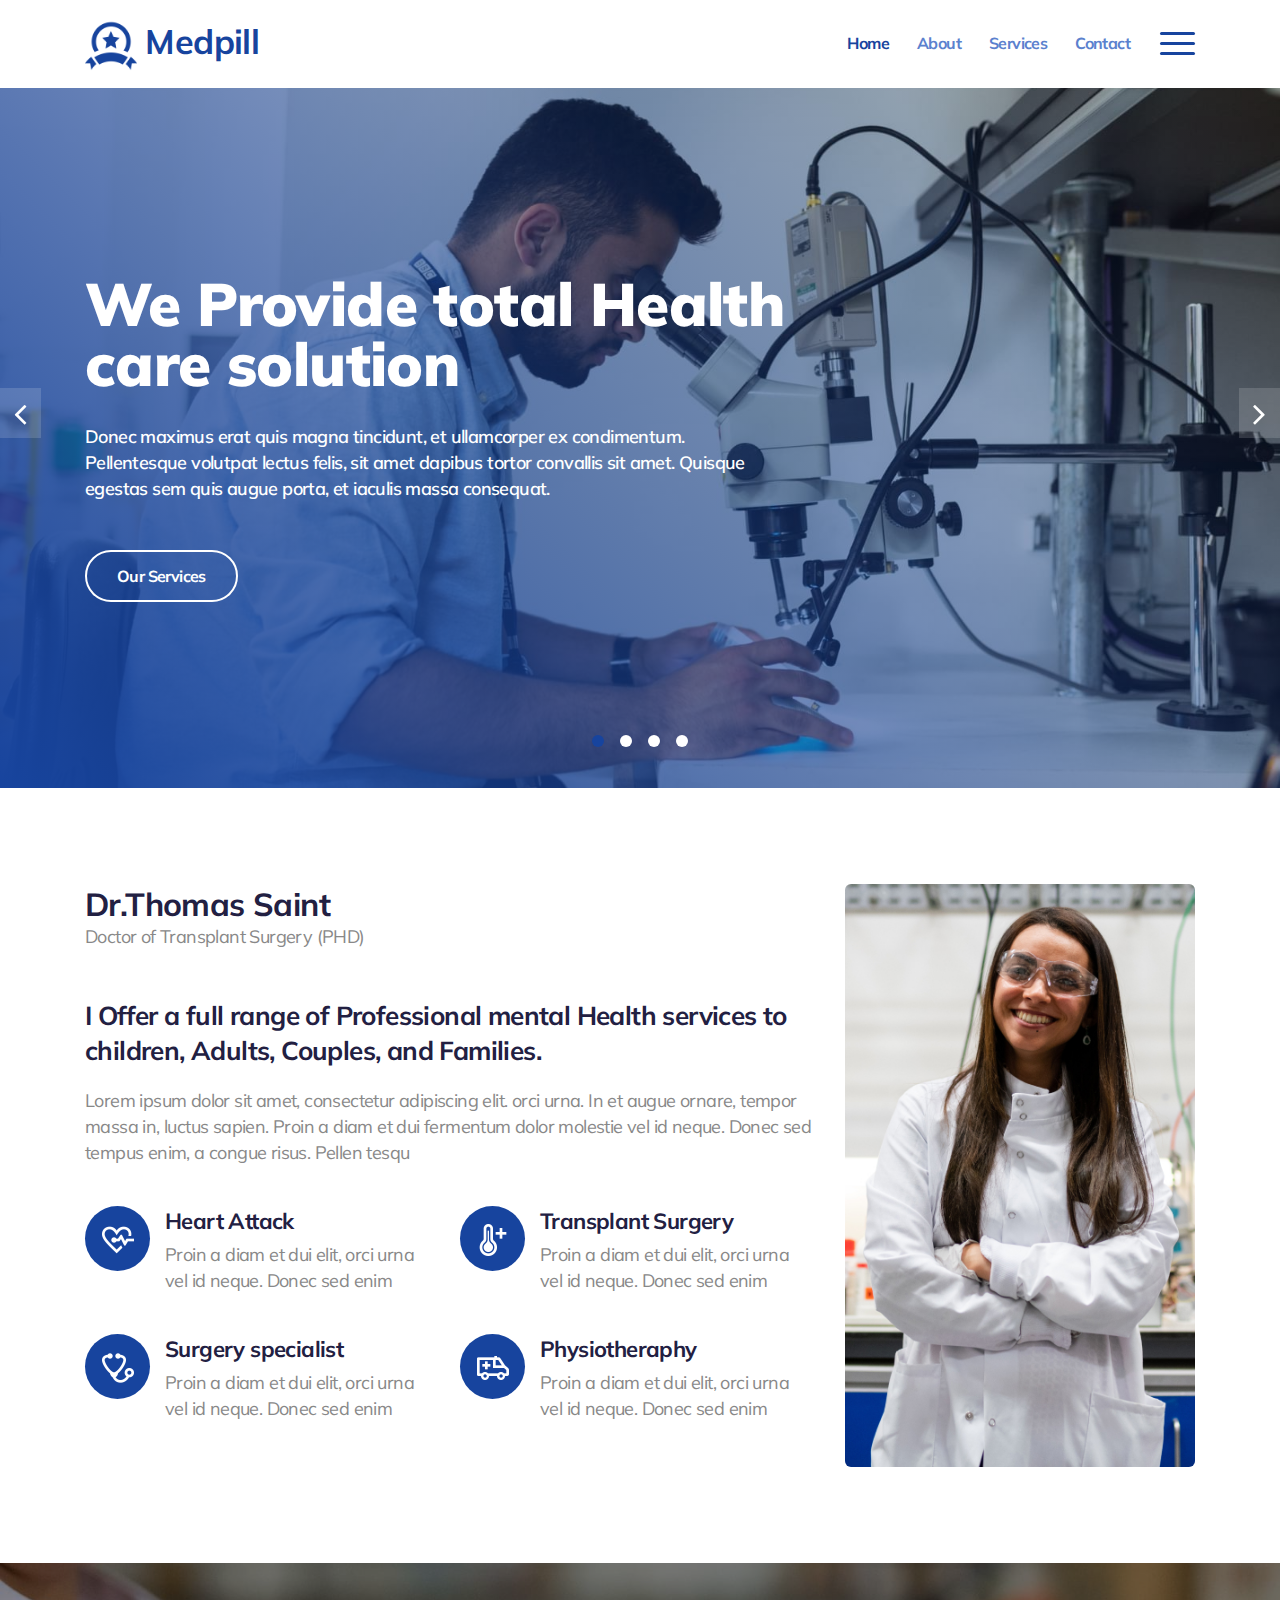
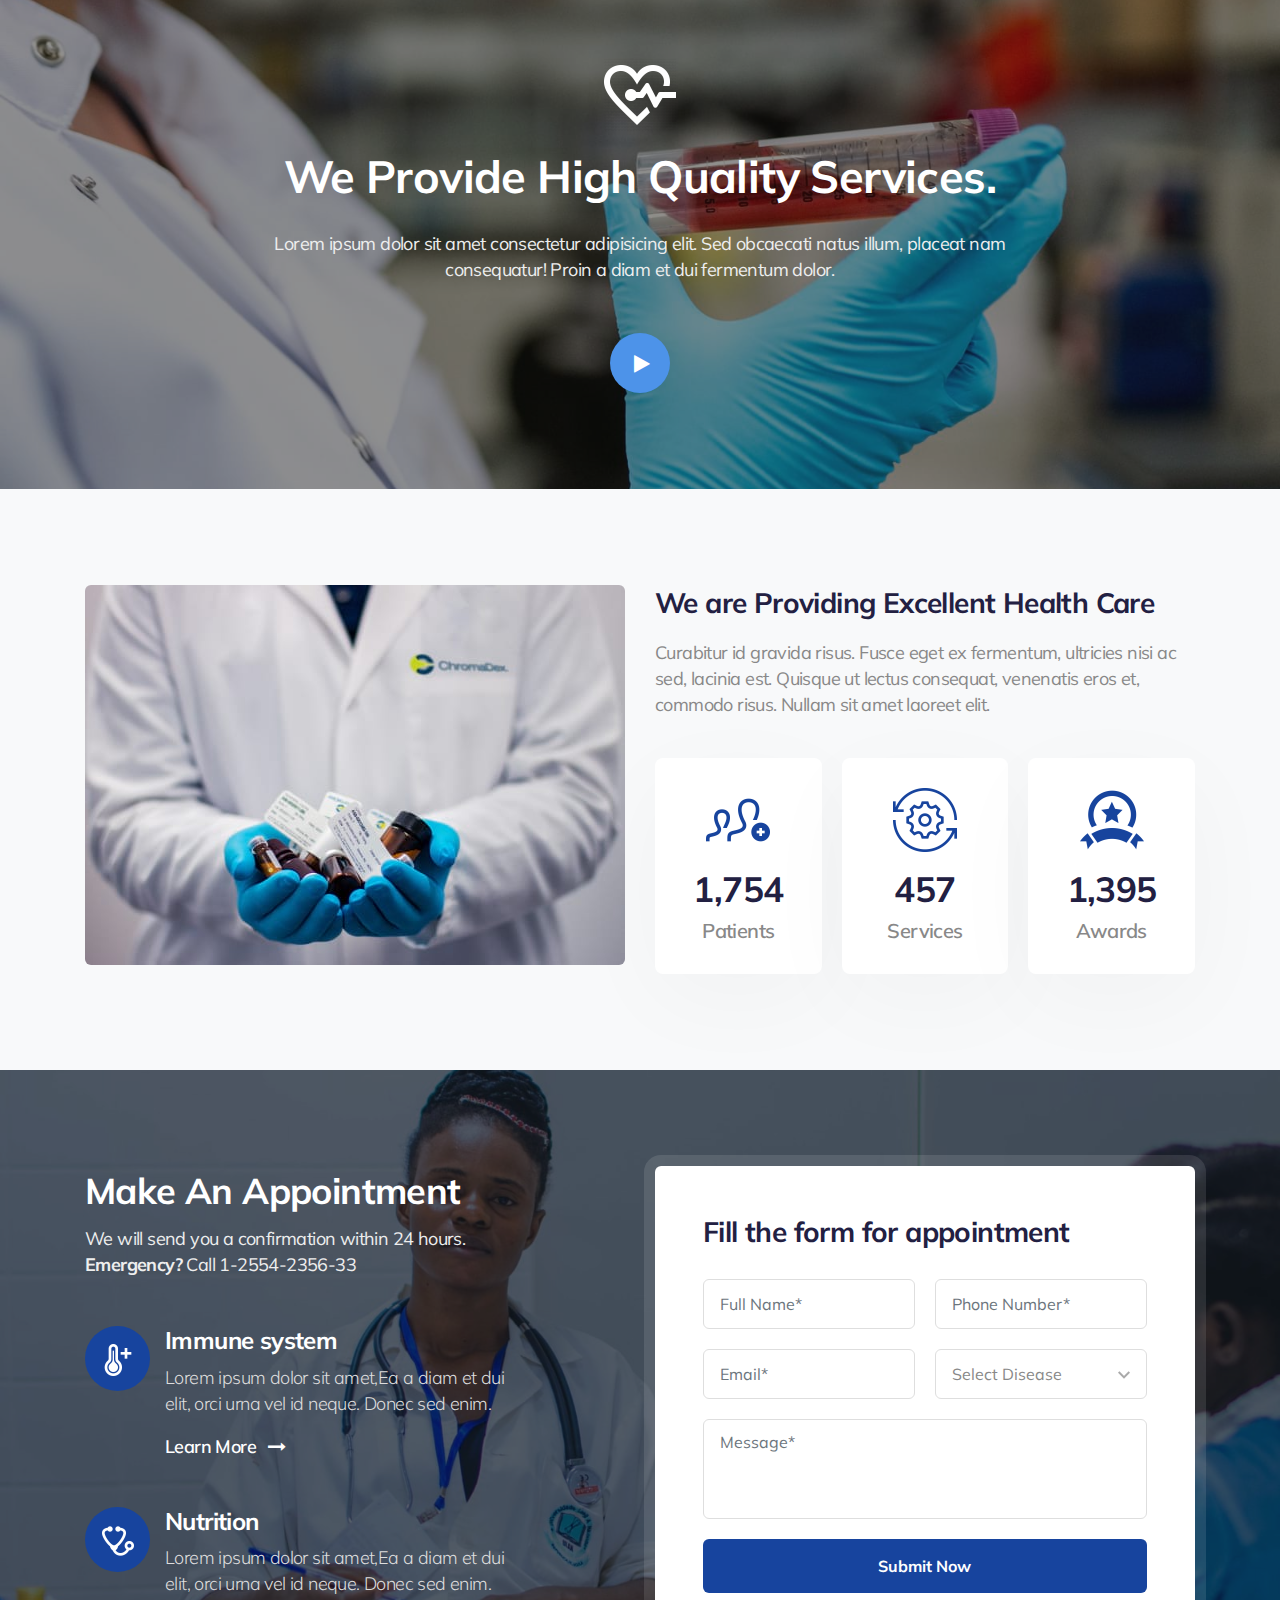
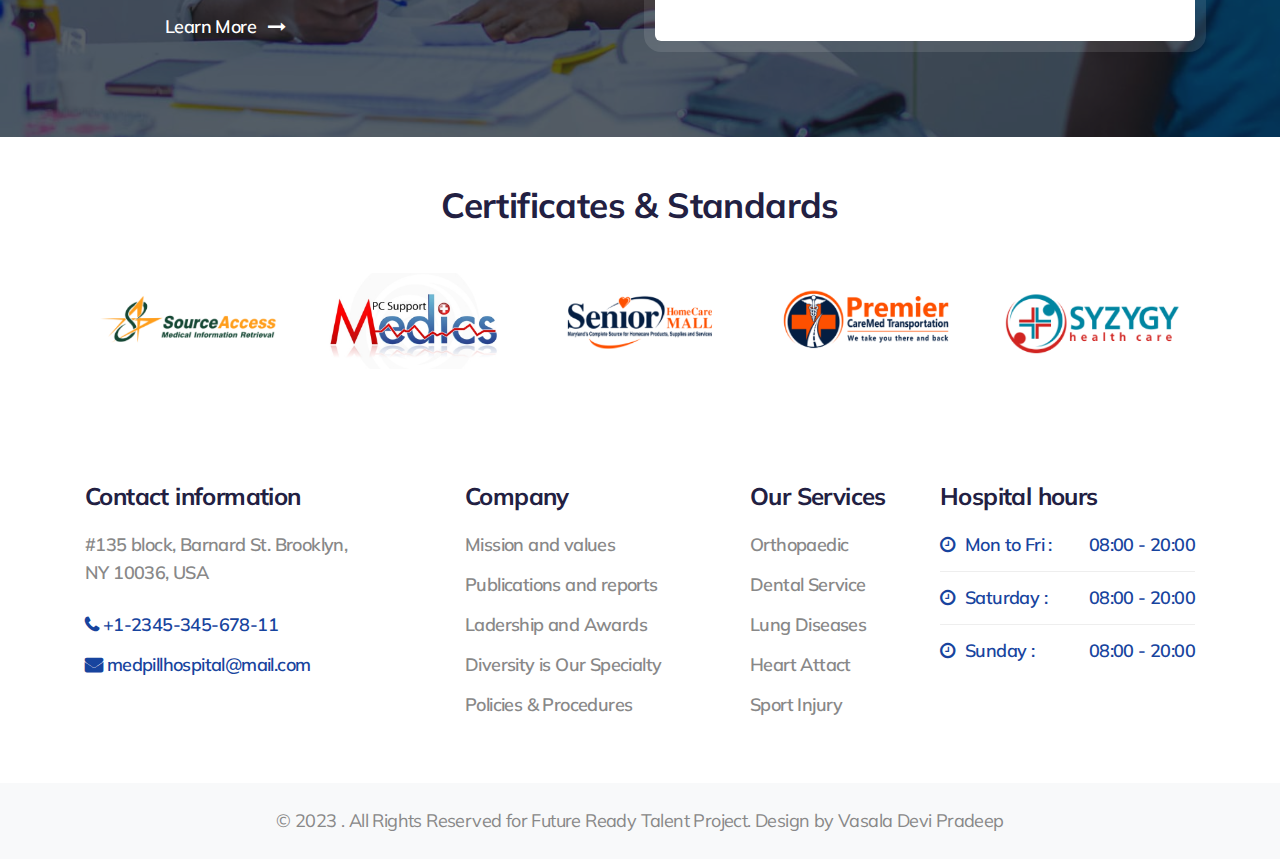
==== index.html @ 08752a7c "Add files via upload" ====
<!doctype html>
<html lang="en">
  <head>
    <!-- Required meta tags -->
    <meta charset="utf-8">
    <meta name="viewport" content="width=device-width, initial-scale=1, shrink-to-fit=no">

    <title>Medpill a Medical Category Responsive Web Template </title>

    <link href="https://fonts.googleapis.com/css?family=Muli:400,600,700&display=swap" rel="stylesheet">

    <!-- Template CSS -->
    <link rel="stylesheet" href="assets/css/style-starter.css">
  </head>
  <body>
<section class="w3l-bootstrap-header">
  <nav class="navbar navbar-expand-md navbar-light py-3">
    <div class="container">
      <a class="navbar-brand" href="index.html"><img src="assets/images/award.png" class="img-fluid" width="52px">
        Medpill</a>
      <!-- if logo is image enable this   
    <a class="navbar-brand" href="#index.html">
        <img src="image-path" alt="Your logo" title="Your logo" style="height:35px;" />
    </a> -->
      <button class="navbar-toggler" type="button" data-toggle="collapse" data-target="#navbarSupportedContent"
        aria-controls="navbarSupportedContent" aria-expanded="false" aria-label="Toggle navigation">
        Menu
      </button>

      <div class="collapse navbar-collapse" id="navbarSupportedContent">
        <ul class="navbar-nav ml-auto">
          <li class="nav-item active">
            <a class="nav-link" href="index.html">Home</a>
          </li>
          <li class="nav-item">
            <a class="nav-link" href="about.html">About</a>
          </li>
          <li class="nav-item">
            <a class="nav-link" href="services.html">Services</a>
          </li>
          <li class="nav-item">
            <a class="nav-link" href="contact.html">Contact</a>
          </li>
        </ul>
      </div>
      <a href="#domain" class="domain ml-3" data-toggle="modal" data-target="#DomainModal">
        <div class="hamburger1">
          <div></div>
          <div></div>
          <div></div>
        </div>
      </a>
    </div>
  </nav>
</section>


<!-- Domain Modal -->
<div class="modal right fade" id="DomainModal" tabindex="-1" role="dialog" aria-labelledby="DomainModalLabel2">
  <div class="modal-dialog" role="document">
    <div class="modal-content">

      <button type="button" class="close" data-dismiss="modal" aria-label="Close"><span
          aria-hidden="true">&times;</span></button>

      <div class="modal-body">
        <div class="modal__content">
          <h2 class="logo"><img src="assets/images/award.png" class="img-fluid"> Medpill</h2>
          <!-- if logo is image enable this   
          <h2 class="logo">
            <img src="image-path" alt="Your logo" title="Your logo" style="height:35px;" />
          </h2> -->
          <p class="mt-md-3 mt-2">Lorem ipsum dolor sit amet, elit. Eos expedita ipsam at fugiat ab.</p>
          <div class="widget-menu-items mt-sm-5 mt-4">
            <h5 class="widget-title">Menu Items</h5>
            <nav class="navbar p-0">
              <ul class="navbar-nav">
                <li class="nav-item active">
                  <a class="nav-link" href="index.html">Home</a>
                </li>
                <li class="nav-item">
                  <a class="nav-link" href="about.html">About</a>
                </li>
                <li class="nav-item">
                  <a class="nav-link" href="services.html">Services</a>
                </li>
                <li class="nav-item">
                  <a class="nav-link" href="contact.html">Contact</a>
                </li>
              </ul>
            </nav>
          </div>
          <div class="widget-social-icons mt-sm-5 mt-4">
            <h5 class="widget-title">Contact Us</h5>
            <ul class="icon-rounded address">
              <li>
                <p> #135 block, Barnard St. Brooklyn, <br>NY 10036, USA</p>
              </li>
              <li class="mt-3">
                <p><span class="fa fa-phone"></span> <a href="tel:+404-11-22-89">+1-2345-345-678-11</a></p>
              </li>
              <li class="mt-2">
                <p><span class="fa fa-envelope"></span> <a
                    href="mailto:medpillhospital@mail.com">medpillhospital@mail.com</a></p>
              </li>
              <li class="top_li1 mt-2">
                <p><span class="fa fa-clock-o"></span> <a href="mailto:medpillhospital@mail.com">Mon - Sun 09:00 - 21:00
                  </a></p>
              </li>
            </ul>
          </div>
          <div class="widget-social-icons mt-sm-5 mt-4">
            <h5 class="widget-title">Follow Us</h5>
            <ul class="icon-rounded">
              <li><a class="social-link twitter" href="#url" target="_blank"><i class="fa fa-twitter"></i></a></li>
              <li><a class="social-link linkedin" href="#url" target="_blank"><i class="fa fa-linkedin"></i></a></li>
              <li><a class="social-link tumblr" href="#url" target="_blank"><i class="fa fa-tumblr"></i></a></li>
            </ul>
          </div>


        </div>
      </div>
    </div>
    <!-- //modal-content -->
  </div>
  <!-- //modal-dialog -->
</div>
<!-- //Domain modal -->
<section class="w3l-main-slider" id="home">
  <!-- main-slider -->
  <div class="companies20-content">
   
    <div class="owl-one owl-carousel owl-theme">
      <div class="item">
        <li>
          <div class="slider-info banner-view bg bg2">
            <div class="banner-info">
              <div class="container">
                <div class="banner-info-bg">
                  <h5>We Provide total Health care solution</h5>
                  <p>Donec maximus erat quis magna tincidunt, et ullamcorper ex condimentum. Pellentesque 
                    volutpat lectus felis, sit amet dapibus tortor convallis sit amet. Quisque egestas sem quis 
                    augue porta, et iaculis massa consequat.</p>
                  <a class="btn btn-style btn-style-outline mt-sm-5 mt-4" href="services.html"> Our Services</a>
                </div>
              </div>
            </div>
          </div>
        </li>
      </div>
      <div class="item">
        <li>
          <div class="slider-info  banner-view banner-top1 bg bg2">
            <div class="banner-info">
              <div class="container">
                <div class="banner-info-bg">
                  <h5>Helping you to stay Happy one</h5>
                  <p>Donec maximus erat quis magna tincidunt, et ullamcorper ex condimentum. Pellentesque 
                    volutpat lectus felis, sit amet dapibus tortor convallis sit amet. Quisque egestas sem quis 
                    augue porta, et iaculis massa consequat.</p>
                    <a class="btn btn-style btn-style-outline mt-sm-5 mt-4" href="services.html"> Our Services</a>
                </div>
              </div>
            </div>
          </div>
        </li>
      </div>
      <div class="item">
        <li>
          <div class="slider-info banner-view banner-top2 bg bg2">
            <div class="banner-info">
              <div class="container">
                <div class="banner-info-bg">
                  <h5>1 Lakh+ Patients trusted in our Hospital.</h5>
                  <p>Donec maximus erat quis magna tincidunt, et ullamcorper ex condimentum. Pellentesque 
                    volutpat lectus felis, sit amet dapibus tortor convallis sit amet. Quisque egestas sem quis 
                    augue porta, et iaculis massa consequat.</p>
                    <a class="btn btn-style btn-style-outline mt-sm-5 mt-4" href="services.html"> Our Services</a>
                </div>
              </div>
            </div>
          </div>
        </li>
      </div>
      <div class="item">
        <li>
          <div class="slider-info banner-view banner-top3 bg bg2" >
            <div class="banner-info">
              <div class="container">
                <div class="banner-info-bg">
                  <h5>The Largest and most respected Agencies</h5>
                  <p>Donec maximus erat quis magna tincidunt, et ullamcorper ex condimentum. Pellentesque 
                    volutpat lectus felis, sit amet dapibus tortor convallis sit amet. Quisque egestas sem quis 
                    augue porta, et iaculis massa consequat.</p>
                    <a class="btn btn-style btn-style-outline mt-sm-5 mt-4" href="services.html"> Our Services</a>
                </div>
              </div>
            </div>
          </div>
        </li>
      </div>
    </div>
  </div>
</div>
  <!-- /main-slider -->
</section>
  <!-- w3l-features-photo-7 -->
  <section class="w3l-features-photo-7 py-5">
      <div class="w3l-features-photo-7_sur py-lg-5 py-sm-3">
          <div class="container">
              <div class="row">
                  <div class="col-lg-8 w3l-features-photo-7_top-left">
                      <h2>Dr.Thomas Saint</h2>
                      <p class="mb-lg-5 mb-4">Doctor of Transplant Surgery (PHD)</p>
                      <h4>I Offer a full range of Professional mental Health services to children, Adults,
                          Couples, and Families.</h4>
                      <p>Lorem ipsum dolor sit amet, consectetur adipiscing elit. orci urna. In et augue ornare,
                          tempor massa in, luctus sapien. Proin a diam et dui fermentum dolor molestie vel id
                          neque. Donec sed tempus enim, a congue risus. Pellen tesqu
                      </p>
                      <div class="feat_top">
                          <div class="w3l-features-photo-7-box">
                              <div class="icon">
                                <img src="assets/images/heart.png" class="img-fluid"/>
                              </div>
                              <div class="info-feature">
                                  <h5 class="w3l-features-photo-7-box-txt"><a href="#url">Heart Attack</a></h5>
                                  <p>Proin a diam et dui elit, orci urna vel id neque. Donec sed enim</p>
                              </div>
                          </div>
                          <div class="w3l-features-photo-7-box">
                            <div class="icon">
                              <img src="assets/images/icon1.png" class="img-fluid"/>
                            </div>
                              <div class="info-feature">
                                  <h5 class="w3l-features-photo-7-box-txt"><a href="#url">Transplant Surgery</a></h5>
                                  <p>Proin a diam et dui elit, orci urna vel id neque. Donec sed enim</p>
                              </div>
                          </div>
                          <div class="w3l-features-photo-7-box">
                            <div class="icon">
                              <img src="assets/images/sthethoscope.png" class="img-fluid"/>
                            </div>
                              <div class="info-feature">
                                  <h5 class="w3l-features-photo-7-box-txt"><a href="#url">Surgery specialist</a></h5>
                                  <p>Proin a diam et dui elit, orci urna vel id neque. Donec sed enim</p>
                              </div>
                          </div>
                          <div class="w3l-features-photo-7-box">
                            <div class="icon">
                              <img src="assets/images/ambulance.png" class="img-fluid"/>
                            </div>
                              <div class="info-feature">
                                  <h5 class="w3l-features-photo-7-box-txt"><a href="#url">Physiotheraphy</a></h5>
                                  <p>Proin a diam et dui elit, orci urna vel id neque. Donec sed enim</p>
                              </div>
                          </div>
                      </div>
                  </div>
                  <div class="col-lg-4 w3l-features-photo-7_top-right mt-lg-0 mt-4">
                      <img src="assets/images/doctor1.jpg" class="img-fluid" alt="" />
                  </div>
              </div>
          </div>
      </div>
  </section>
  <!-- //w3l-features-photo-7 -->
<section class="w3l-video-sec">
	<div class="video-inner py-5">
		<div class="overlay1 py-lg-5 py-sm-3">
			<div class="container">
				<div class="video-content">
					<img src="assets/images/heart-big.png" class="img-fluid" alt="" />
					<h4><a href="#url">We Provide High Quality Services.</a></h4>
					<p>Lorem ipsum dolor sit amet consectetur adipisicing elit. Sed obcaecati natus illum, placeat nam
						consequatur! Proin a diam et dui fermentum dolor.</p>
					<a href="#notify" class="play-button btn"><span class="fa fa-play pl-1" aria-hidden="true">

						</span></a>

					<!-- notify-popup-->
					<div id="notify" class="notify-pop-overlay">
						<div class="notify-popup">
							<h5>Excellent Health Care Systems</h5>
							<iframe src="https://player.vimeo.com/video/180825357" frameborder="0"
								allow="autoplay; fullscreen" allowfullscreen></iframe>
							<a class="close" href="#close">&times;</a>
						</div>
					</div>
					<!-- //notify-popup -->
				</div>
			</div>
		</div>
	</div>
</section>
<!-- services page block 1 -->
<section class="w3l-features py-5">
    <div class="container py-lg-5 py-3">
        <div class="row main-cont-wthree-2">
            <div class="col-lg-6 feature-grid-right">
                <img src="assets/images/healthcare.jpg" class="img-fluid" alt="healthcare">
            </div>
            <div class="col-lg-6 feature-grid-left mt-lg-0 mt-sm-5 mt-4">
                <h4 class="title-left">We are Providing Excellent Health Care</h4>
                <p class="text-para">Curabitur id gravida risus. Fusce eget ex fermentum, ultricies nisi ac sed, lacinia est.
                    Quisque ut lectus consequat, venenatis eros et, commodo risus. Nullam sit amet laoreet elit. </p>
                <div class="stats_main text-center">
                    <div class="w3l-stats">
                        <div class="">
                            <img src="assets/images/patients.png" class="img-fluid">
                        </div>
                        <div class="info-feature mt-3">
                            <h5 class="w3l-stats-txt"><a href="#url">1,754</a></h5>
                            <p class="stats-text">Patients</p>
                        </div>
                    </div>
                    <div class="w3l-stats">
                        <div class="">
                            <img src="assets/images/services.png" class="img-fluid">
                        </div>
                        <div class="info-feature mt-3">
                            <h5 class="w3l-stats-txt"><a href="#url">457</a></h5>
                            <p class="stats-text">Services</p>
                        </div>
                    </div>
                    <div class="w3l-stats">
                        <div class="">
                            <img src="assets/images/award.png" class="img-fluid">
                        </div>
                        <div class="info-feature mt-3">
                            <h5 class="w3l-stats-txt"><a href="#url">1,395</a></h5>
                            <p class="stats-text">Awards</p>
                        </div>
                    </div>
                </div>
            </div>
        </div>
    </div>
</section>
<!-- services page block 1 -->
<section class="w3l-apply-6" id="appointment">
	<!-- /apply-6-->
	<div class="apply-info py-5">
		<div class="container py-lg-5 py-sm-3">
			<div class="apply-grids-info row">
				<div class="apply-gd-left col-lg-5">
					<h4>Make an appointment</h4>
					<p class="para-apply">We will send you a confirmation within 24 hours.
						<br><strong>Emergency?</strong> Call 1-2554-2356-33
					</p>
					<div class="mt-lg-5 mt-4">
						<div class="sub-apply mt-5">
							<div class="apply-sec-info">
								<div class="icon">
									<img src="assets/images/icon1.png" class="img-fluid">
								</div>
								<div class="appyl-sub-icon-info">
									<h5><a href="blog-single.html">Immune system</a></h5>
									<p>Lorem ipsum dolor sit amet,Ea a diam et dui elit, orci urna vel id neque. Donec
										sed enim.</p>
									<a href="#url" class="learn">Learn More <i class="fa fa-long-arrow-right ml-2"></i></a>
								</div>
							</div>
						</div>
						<div class="sub-apply mt-5">
							<div class="apply-sec-info">
								<div class="icon">
									<img src="assets/images/sthethoscope.png" class="img-fluid">
								</div>
								<div class="appyl-sub-icon-info">
									<h5><a href="blog-single.html">Nutrition</a></h5>
									<p>Lorem ipsum dolor sit amet,Ea a diam et dui elit, orci urna vel id neque. Donec
										sed enim.</p>
									<a href="#url" class="learn">Learn More <i class="fa fa-long-arrow-right ml-2"></i></a>
								</div>
							</div>
						</div>
					</div>
				</div>
				<div class="apply-gd-right offset-lg-1 col-lg-6 mt-lg-0 mt-5">
					<div class="apply-form p-sm-5 p-4">
						<h5>Fill the form for appointment</h5>
						<form action="#" method="post">
							<div class="admission-form">
								<div class="form-group">
									<input type="text" class="form-control" placeholder="Full Name*" required="">
								</div>
								<div class="form-group">
									<input type="text" class="form-control" placeholder="Phone Number*" required="">
								</div>
								<div class="form-group">
									<input type="email" class="form-control" placeholder="Email*" required="">
								</div>
								<select class="form-control">
									<option>Select Disease</option>
									<option>Lung disease</option>
									<option>Others</option>
								</select>
							</div>
							<div class="form-group">
								<textarea name="Comment" class="form-control" placeholder="Message*" required=""></textarea>
							</div>
							<button type="submit" class="btn btn-primary submit">Submit Now</button>
						</form>
					</div>
				</div>
			</div>
		</div>
	</div>
</section>
<!-- //apply-6-->
<section class="w3l-call-to-action_9 py-5">
    <div class="call-w3">
        <div class="container">
            <div class=" main-cont-wthree-2">
                <div class="left-contect-calls text-center">
                    <h3 class="title mb-sm-5 mb-4">Certificates & Standards</h3>
                  <div class="call-grids-w3 ">
                        <a href="#url" class="">
                            <img src="assets/images/logo1.png" class="img-fluid" alt="">
                        </a>

                        <a href="#url" class="">
                            <img src="assets/images/logo2.png" class="img-fluid" alt="">
                        </a>
                        <a href="#url" class="">
                            <img src="assets/images/logo3.png" class="img-fluid" alt="">
                        </a>
                        <a href="#url" class="">
                            <img src="assets/images/logo4.png" class="img-fluid" alt="">
                        </a>
                        <a href="#url" class="">
                            <img src="assets/images/logo5.png" class="img-fluid" alt="">
                        </a>
                    </div>
                </div>
            </div>
        </div>
    </div>
</section>
  <!-- footer-28 block -->
  <section class="w3l-medpill-footer ">
    <footer class="footer-28">
      <div class="footer-bg-layer">
        <div class="container py-lg-3">
          <div class="row footer-top-28">
            <div class="col-lg-4 col-md-6 col-sm-7 footer-list-28 mt-sm-5 mt-4">
              <h6 class="footer-title-28">Contact information</h6>
              <ul class="address">
                <li>
                  <p> #135 block, Barnard St. Brooklyn, <br>NY 10036, USA</p>
                </li>
                <li class="mt-4">
                  <p><span class="fa fa-phone"></span> <a href="tel:+404-11-22-89">+1-2345-345-678-11</a></p>
                </li>
                <li>
                  <p><span class="fa fa-envelope"></span> <a
                      href="mailto:medpillhospital@mail.com">medpillhospital@mail.com</a></p>
                </li>
              </ul>
            </div>
            <div class="col-lg-3 col-md-6 col-sm-5 footer-list-28 mt-sm-5 mt-4">
              <h6 class="footer-title-28">Company</h6>
              <ul>
                <li><a href="#url">Mission and values</a></li>
                <li><a href="#url">Publications and reports</a></li>
                <li><a href="#url">Ladership and Awards</a></li>
                <li><a href="#url">Diversity is Our Specialty</a></li>
                <li><a href="#url">Policies & Procedures</a></li>
              </ul>
            </div>
            <div class="col-lg-2 col-md-6 col-sm-4 footer-list-28 mt-sm-5 mt-4">
              <h6 class="footer-title-28">Our Services</h6>
              <ul>
                <li><a href="#url">Orthopaedic</a></li>
                <li><a href="#url">Dental Service</a></li>
                <li><a href="#url">Lung Diseases</a></li>
                <li><a href="#url">Heart Attact</a></li>
                <li><a href="#url">Sport Injury</a></li>
              </ul>
            </div>
            <div class="col-lg-3 col-md-6 col-sm-8 footer-list-28 mt-sm-5 mt-4">
              <h6 class="footer-title-28">Hospital hours</h6>
              <ul class="timing mb-lg-4">
                <li><a href="#URL"><span class="fa fa-clock-o"></span>Mon to Fri : <span>08:00 - 20:00</span></a></li>
                <li><a href="#URL"><span class="fa fa-clock-o"></span>Saturday : <span>08:00 - 20:00</span></a></li>
                <li><a href="#URL"><span class="fa fa-clock-o"></span>Sunday : <span>08:00 - 20:00</span></a></li>
              </ul>
            </div>
          </div>
        </div>
      </div>
      <div class="midd-footer-28 align-center py-lg-4 py-3 mt-md-5 mt-3">
        <div class="container">
          <p class="copy-footer-28 text-center"> &copy; 2023 . All Rights Reserved for Future Ready Talent Project. Design by Vasala Devi Pradeep</p>

        </div>
      </div>
      </div>
    </footer>

    <!-- move top -->
    <button onclick="topFunction()" id="movetop" title="Go to top">
      &#10548;
    </button>
    <script>
      // When the user scrolls down 20px from the top of the document, show the button
      window.onscroll = function () {
        scrollFunction()
      };

      function scrollFunction() {
        if (document.body.scrollTop > 20 || document.documentElement.scrollTop > 20) {
          document.getElementById("movetop").style.display = "block";
        } else {
          document.getElementById("movetop").style.display = "none";
        }
      }

      // When the user clicks on the button, scroll to the top of the document
      function topFunction() {
        document.body.scrollTop = 0;
        document.documentElement.scrollTop = 0;
      }
    </script>
    <!-- /move top -->

    <script src="assets/js/jquery-3.3.1.min.js"></script>
    
    <script src="assets/js/green-audio-player.js"></script>

    <script>
        document.addEventListener('DOMContentLoaded', function() {
            new GreenAudioPlayer('.ready-player-1', { stopOthersOnPlay: true });
        });
    </script>

    <!-- video popup -->
    <script>
      $('#notify').change(function () {
        if ($('#notify').is("Active")) {
          $('body').css('overflow', 'hidden');
        } else {
          $('body').css('overflow', 'auto');
        }
      });
    </script>
    <!-- //video popup -->

    <script src="assets/js/owl.carousel.js"></script>
    <!-- script for banner slider-->
    <script>
      $(document).ready(function () {
        $('.owl-one').owlCarousel({
          loop: true,
          margin: 0,
          nav: false,
          responsiveClass: true,
          autoplay: false,
          autoplayTimeout: 5000,
          autoplaySpeed: 1000,
          autoplayHoverPause: false,
          responsive: {
            0: {
              items: 1,
              nav: false
            },
            480: {
              items: 1,
              nav: false
            },
            667: {
              items: 1,
              nav: true
            },
            1000: {
              items: 1,
              nav: true
            }
          }
        })
      })
    </script>
    <!-- //script -->
    
  <!-- disable body scroll which navbar is in active -->
  <script>
    $(function () {
      $('.navbar-toggler').click(function () {
        $('body').toggleClass('noscroll');
      })
    });
  </script>
  <!-- disable body scroll which navbar is in active -->

    <script src="assets/js/bootstrap.min.js"></script>

    </body>

    </html>
---- assets/css/style-starter.css ----
@charset "UTF-8";
/*--
...
--*/
/*!
 * Bootstrap v4.4.1 (https://getbootstrap.com/)
 * Copyright 2011-2019 The Bootstrap Authors
 * Copyright 2011-2019 Twitter, Inc.
 * Licensed under MIT (https://github.com/twbs/bootstrap/blob/master/LICENSE)
 */
:root {
  --blue: #007bff;
  --indigo: #6610f2;
  --purple: #6f42c1;
  --pink: #e83e8c;
  --red: #dc3545;
  --orange: #fd7e14;
  --yellow: #ffc107;
  --green: #28a745;
  --teal: #20c997;
  --cyan: #17a2b8;
  --white: #fff;
  --gray: #6c757d;
  --gray-dark: #343a40;
  --primary: #17449e;
  --secondary: #fff;
  --success: #28a745;
  --info: #17a2b8;
  --warning: #ffc107;
  --danger: #dc3545;
  --light: #f8f9fa;
  --dark: #343a40;
  --breakpoint-xs: 0;
  --breakpoint-sm: 576px;
  --breakpoint-md: 768px;
  --breakpoint-lg: 992px;
  --breakpoint-xl: 1200px;
  --font-family-sans-serif: -apple-system, BlinkMacSystemFont, "Segoe UI", Roboto, "Helvetica Neue", Arial, "Noto Sans", sans-serif, "Apple Color Emoji", "Segoe UI Emoji", "Segoe UI Symbol", "Noto Color Emoji";
  --font-family-monospace: SFMono-Regular, Menlo, Monaco, Consolas, "Liberation Mono", "Courier New", monospace; }

*,
*::before,
*::after {
  box-sizing: border-box; }

html {
  font-family: sans-serif;
  line-height: 1.15;
  -webkit-text-size-adjust: 100%;
  -webkit-tap-highlight-color: rgba(0, 0, 0, 0); }

article, aside, figcaption, figure, footer, header, hgroup, main, nav, section {
  display: block; }

body {
  margin: 0;
  font-family: -apple-system, BlinkMacSystemFont, "Segoe UI", Roboto, "Helvetica Neue", Arial, "Noto Sans", sans-serif, "Apple Color Emoji", "Segoe UI Emoji", "Segoe UI Symbol", "Noto Color Emoji";
  font-size: 1rem;
  font-weight: 400;
  line-height: 1.5;
  color: #212529;
  text-align: left;
  background-color: #fff; }

[tabindex="-1"]:focus:not(:focus-visible) {
  outline: 0 !important; }

hr {
  box-sizing: content-box;
  height: 0;
  overflow: visible; }

h1, h2, h3, h4, h5, h6 {
  margin-top: 0;
  margin-bottom: 0.5rem; }

p {
  margin-top: 0;
  margin-bottom: 1rem; }

abbr[title],
abbr[data-original-title] {
  text-decoration: underline;
  -webkit-text-decoration: underline dotted;
          text-decoration: underline dotted;
  cursor: help;
  border-bottom: 0;
  -webkit-text-decoration-skip-ink: none;
          text-decoration-skip-ink: none; }

address {
  margin-bottom: 1rem;
  font-style: normal;
  line-height: inherit; }

ol,
ul,
dl {
  margin-top: 0;
  margin-bottom: 1rem; }

ol ol,
ul ul,
ol ul,
ul ol {
  margin-bottom: 0; }

dt {
  font-weight: 700; }

dd {
  margin-bottom: .5rem;
  margin-left: 0; }

blockquote {
  margin: 0 0 1rem; }

b,
strong {
  font-weight: bolder; }

small {
  font-size: 80%; }

sub,
sup {
  position: relative;
  font-size: 75%;
  line-height: 0;
  vertical-align: baseline; }

sub {
  bottom: -.25em; }

sup {
  top: -.5em; }

a {
  color: #17449e;
  text-decoration: none;
  background-color: transparent; }
  a:hover {
    color: #0d275b;
    text-decoration: underline; }

a:not([href]) {
  color: inherit;
  text-decoration: none; }
  a:not([href]):hover {
    color: inherit;
    text-decoration: none; }

pre,
code,
kbd,
samp {
  font-family: SFMono-Regular, Menlo, Monaco, Consolas, "Liberation Mono", "Courier New", monospace;
  font-size: 1em; }

pre {
  margin-top: 0;
  margin-bottom: 1rem;
  overflow: auto; }

figure {
  margin: 0 0 1rem; }

img {
  vertical-align: middle;
  border-style: none; }

svg {
  overflow: hidden;
  vertical-align: middle; }

table {
  border-collapse: collapse; }

caption {
  padding-top: 0.75rem;
  padding-bottom: 0.75rem;
  color: #6c757d;
  text-align: left;
  caption-side: bottom; }

th {
  text-align: inherit; }

label {
  display: inline-block;
  margin-bottom: 0.5rem; }

button {
  border-radius: 0; }

button:focus {
  outline: 1px dotted;
  outline: 5px auto -webkit-focus-ring-color; }

input,
button,
select,
optgroup,
textarea {
  margin: 0;
  font-family: inherit;
  font-size: inherit;
  line-height: inherit; }

button,
input {
  overflow: visible; }

button,
select {
  text-transform: none; }

select {
  word-wrap: normal; }

button,
[type="button"],
[type="reset"],
[type="submit"] {
  -webkit-appearance: button; }

button:not(:disabled),
[type="button"]:not(:disabled),
[type="reset"]:not(:disabled),
[type="submit"]:not(:disabled) {
  cursor: pointer; }

button::-moz-focus-inner,
[type="button"]::-moz-focus-inner,
[type="reset"]::-moz-focus-inner,
[type="submit"]::-moz-focus-inner {
  padding: 0;
  border-style: none; }

input[type="radio"],
input[type="checkbox"] {
  box-sizing: border-box;
  padding: 0; }

input[type="date"],
input[type="time"],
input[type="datetime-local"],
input[type="month"] {
  -webkit-appearance: listbox; }

textarea {
  overflow: auto;
  resize: vertical; }

fieldset {
  min-width: 0;
  padding: 0;
  margin: 0;
  border: 0; }

legend {
  display: block;
  width: 100%;
  max-width: 100%;
  padding: 0;
  margin-bottom: .5rem;
  font-size: 1.5rem;
  line-height: inherit;
  color: inherit;
  white-space: normal; }
  @media (max-width: 1200px) {
    legend {
      font-size: calc(1.275rem + 0.3vw) ; } }

progress {
  vertical-align: baseline; }

[type="number"]::-webkit-inner-spin-button,
[type="number"]::-webkit-outer-spin-button {
  height: auto; }

[type="search"] {
  outline-offset: -2px;
  -webkit-appearance: none; }

[type="search"]::-webkit-search-decoration {
  -webkit-appearance: none; }

::-webkit-file-upload-button {
  font: inherit;
  -webkit-appearance: button; }

output {
  display: inline-block; }

summary {
  display: list-item;
  cursor: pointer; }

template {
  display: none; }

[hidden] {
  display: none !important; }

h1, h2, h3, h4, h5, h6,
.h1, .h2, .h3, .h4, .h5, .h6 {
  margin-bottom: 0.5rem;
  font-weight: 500;
  line-height: 1.2; }

h1, .h1 {
  font-size: 2.5rem; }
  @media (max-width: 1200px) {
    h1, .h1 {
      font-size: calc(1.375rem + 1.5vw) ; } }

h2, .h2 {
  font-size: 2rem; }
  @media (max-width: 1200px) {
    h2, .h2 {
      font-size: calc(1.325rem + 0.9vw) ; } }

h3, .h3 {
  font-size: 1.75rem; }
  @media (max-width: 1200px) {
    h3, .h3 {
      font-size: calc(1.3rem + 0.6vw) ; } }

h4, .h4 {
  font-size: 1.5rem; }
  @media (max-width: 1200px) {
    h4, .h4 {
      font-size: calc(1.275rem + 0.3vw) ; } }

h5, .h5 {
  font-size: 1.25rem; }

h6, .h6 {
  font-size: 1rem; }

.lead {
  font-size: 1.25rem;
  font-weight: 300; }

.display-1 {
  font-size: 6rem;
  font-weight: 300;
  line-height: 1.2; }
  @media (max-width: 1200px) {
    .display-1 {
      font-size: calc(1.725rem + 5.7vw) ; } }

.display-2 {
  font-size: 5.5rem;
  font-weight: 300;
  line-height: 1.2; }
  @media (max-width: 1200px) {
    .display-2 {
      font-size: calc(1.675rem + 5.1vw) ; } }

.display-3 {
  font-size: 4.5rem;
  font-weight: 300;
  line-height: 1.2; }
  @media (max-width: 1200px) {
    .display-3 {
      font-size: calc(1.575rem + 3.9vw) ; } }

.display-4 {
  font-size: 3.5rem;
  font-weight: 300;
  line-height: 1.2; }
  @media (max-width: 1200px) {
    .display-4 {
      font-size: calc(1.475rem + 2.7vw) ; } }

hr {
  margin-top: 1rem;
  margin-bottom: 1rem;
  border: 0;
  border-top: 1px solid rgba(0, 0, 0, 0.1); }

small,
.small {
  font-size: 80%;
  font-weight: 400; }

mark,
.mark {
  padding: 0.2em;
  background-color: #fcf8e3; }

.list-unstyled {
  padding-left: 0;
  list-style: none; }

.list-inline {
  padding-left: 0;
  list-style: none; }

.list-inline-item {
  display: inline-block; }
  .list-inline-item:not(:last-child) {
    margin-right: 0.5rem; }

.initialism {
  font-size: 90%;
  text-transform: uppercase; }

.blockquote {
  margin-bottom: 1rem;
  font-size: 1.25rem; }

.blockquote-footer {
  display: block;
  font-size: 80%;
  color: #6c757d; }
  .blockquote-footer::before {
    content: "\2014\00A0"; }

.img-fluid {
  max-width: 100%;
  height: auto; }

.img-thumbnail {
  padding: 0.25rem;
  background-color: #fff;
  border: 1px solid #dee2e6;
  border-radius: 0.25rem;
  max-width: 100%;
  height: auto; }

.figure {
  display: inline-block; }

.figure-img {
  margin-bottom: 0.5rem;
  line-height: 1; }

.figure-caption {
  font-size: 90%;
  color: #6c757d; }

code {
  font-size: 87.5%;
  color: #e83e8c;
  word-wrap: break-word; }
  a > code {
    color: inherit; }

kbd {
  padding: 0.2rem 0.4rem;
  font-size: 87.5%;
  color: #fff;
  background-color: #212529;
  border-radius: 0.2rem; }
  kbd kbd {
    padding: 0;
    font-size: 100%;
    font-weight: 700; }

pre {
  display: block;
  font-size: 87.5%;
  color: #212529; }
  pre code {
    font-size: inherit;
    color: inherit;
    word-break: normal; }

.pre-scrollable {
  max-height: 340px;
  overflow-y: scroll; }

.container {
  width: 100%;
  padding-right: 15px;
  padding-left: 15px;
  margin-right: auto;
  margin-left: auto; }
  @media (min-width: 576px) {
    .container {
      max-width: 540px; } }
  @media (min-width: 768px) {
    .container {
      max-width: 720px; } }
  @media (min-width: 992px) {
    .container {
      max-width: 960px; } }
  @media (min-width: 1200px) {
    .container {
      max-width: 1140px; } }

.container-fluid, .container-sm, .container-md, .container-lg, .container-xl {
  width: 100%;
  padding-right: 15px;
  padding-left: 15px;
  margin-right: auto;
  margin-left: auto; }

@media (min-width: 576px) {
  .container, .container-sm {
    max-width: 540px; } }

@media (min-width: 768px) {
  .container, .container-sm, .container-md {
    max-width: 720px; } }

@media (min-width: 992px) {
  .container, .container-sm, .container-md, .container-lg {
    max-width: 960px; } }

@media (min-width: 1200px) {
  .container, .container-sm, .container-md, .container-lg, .container-xl {
    max-width: 1140px; } }

.row {
  display: flex;
  flex-wrap: wrap;
  margin-right: -15px;
  margin-left: -15px; }

.no-gutters {
  margin-right: 0;
  margin-left: 0; }
  .no-gutters > .col,
  .no-gutters > [class*="col-"] {
    padding-right: 0;
    padding-left: 0; }

.col-1, .col-2, .col-3, .col-4, .col-5, .col-6, .col-7, .col-8, .col-9, .col-10, .col-11, .col-12, .col,
.col-auto, .col-sm-1, .col-sm-2, .col-sm-3, .col-sm-4, .col-sm-5, .col-sm-6, .col-sm-7, .col-sm-8, .col-sm-9, .col-sm-10, .col-sm-11, .col-sm-12, .col-sm,
.col-sm-auto, .col-md-1, .col-md-2, .col-md-3, .col-md-4, .col-md-5, .col-md-6, .col-md-7, .col-md-8, .col-md-9, .col-md-10, .col-md-11, .col-md-12, .col-md,
.col-md-auto, .col-lg-1, .col-lg-2, .col-lg-3, .col-lg-4, .col-lg-5, .col-lg-6, .col-lg-7, .col-lg-8, .col-lg-9, .col-lg-10, .col-lg-11, .col-lg-12, .col-lg,
.col-lg-auto, .col-xl-1, .col-xl-2, .col-xl-3, .col-xl-4, .col-xl-5, .col-xl-6, .col-xl-7, .col-xl-8, .col-xl-9, .col-xl-10, .col-xl-11, .col-xl-12, .col-xl,
.col-xl-auto {
  position: relative;
  width: 100%;
  padding-right: 15px;
  padding-left: 15px; }

.col {
  flex-basis: 0;
  flex-grow: 1;
  max-width: 100%; }

.row-cols-1 > * {
  flex: 0 0 100%;
  max-width: 100%; }

.row-cols-2 > * {
  flex: 0 0 50%;
  max-width: 50%; }

.row-cols-3 > * {
  flex: 0 0 33.33333%;
  max-width: 33.33333%; }

.row-cols-4 > * {
  flex: 0 0 25%;
  max-width: 25%; }

.row-cols-5 > * {
  flex: 0 0 20%;
  max-width: 20%; }

.row-cols-6 > * {
  flex: 0 0 16.66667%;
  max-width: 16.66667%; }

.col-auto {
  flex: 0 0 auto;
  width: auto;
  max-width: 100%; }

.col-1 {
  flex: 0 0 8.33333%;
  max-width: 8.33333%; }

.col-2 {
  flex: 0 0 16.66667%;
  max-width: 16.66667%; }

.col-3 {
  flex: 0 0 25%;
  max-width: 25%; }

.col-4 {
  flex: 0 0 33.33333%;
  max-width: 33.33333%; }

.col-5 {
  flex: 0 0 41.66667%;
  max-width: 41.66667%; }

.col-6 {
  flex: 0 0 50%;
  max-width: 50%; }

.col-7 {
  flex: 0 0 58.33333%;
  max-width: 58.33333%; }

.col-8 {
  flex: 0 0 66.66667%;
  max-width: 66.66667%; }

.col-9 {
  flex: 0 0 75%;
  max-width: 75%; }

.col-10 {
  flex: 0 0 83.33333%;
  max-width: 83.33333%; }

.col-11 {
  flex: 0 0 91.66667%;
  max-width: 91.66667%; }

.col-12 {
  flex: 0 0 100%;
  max-width: 100%; }

.order-first {
  order: -1; }

.order-last {
  order: 13; }

.order-0 {
  order: 0; }

.order-1 {
  order: 1; }

.order-2 {
  order: 2; }

.order-3 {
  order: 3; }

.order-4 {
  order: 4; }

.order-5 {
  order: 5; }

.order-6 {
  order: 6; }

.order-7 {
  order: 7; }

.order-8 {
  order: 8; }

.order-9 {
  order: 9; }

.order-10 {
  order: 10; }

.order-11 {
  order: 11; }

.order-12 {
  order: 12; }

.offset-1 {
  margin-left: 8.33333%; }

.offset-2 {
  margin-left: 16.66667%; }

.offset-3 {
  margin-left: 25%; }

.offset-4 {
  margin-left: 33.33333%; }

.offset-5 {
  margin-left: 41.66667%; }

.offset-6 {
  margin-left: 50%; }

.offset-7 {
  margin-left: 58.33333%; }

.offset-8 {
  margin-left: 66.66667%; }

.offset-9 {
  margin-left: 75%; }

.offset-10 {
  margin-left: 83.33333%; }

.offset-11 {
  margin-left: 91.66667%; }

@media (min-width: 576px) {
  .col-sm {
    flex-basis: 0;
    flex-grow: 1;
    max-width: 100%; }
  .row-cols-sm-1 > * {
    flex: 0 0 100%;
    max-width: 100%; }
  .row-cols-sm-2 > * {
    flex: 0 0 50%;
    max-width: 50%; }
  .row-cols-sm-3 > * {
    flex: 0 0 33.33333%;
    max-width: 33.33333%; }
  .row-cols-sm-4 > * {
    flex: 0 0 25%;
    max-width: 25%; }
  .row-cols-sm-5 > * {
    flex: 0 0 20%;
    max-width: 20%; }
  .row-cols-sm-6 > * {
    flex: 0 0 16.66667%;
    max-width: 16.66667%; }
  .col-sm-auto {
    flex: 0 0 auto;
    width: auto;
    max-width: 100%; }
  .col-sm-1 {
    flex: 0 0 8.33333%;
    max-width: 8.33333%; }
  .col-sm-2 {
    flex: 0 0 16.66667%;
    max-width: 16.66667%; }
  .col-sm-3 {
    flex: 0 0 25%;
    max-width: 25%; }
  .col-sm-4 {
    flex: 0 0 33.33333%;
    max-width: 33.33333%; }
  .col-sm-5 {
    flex: 0 0 41.66667%;
    max-width: 41.66667%; }
  .col-sm-6 {
    flex: 0 0 50%;
    max-width: 50%; }
  .col-sm-7 {
    flex: 0 0 58.33333%;
    max-width: 58.33333%; }
  .col-sm-8 {
    flex: 0 0 66.66667%;
    max-width: 66.66667%; }
  .col-sm-9 {
    flex: 0 0 75%;
    max-width: 75%; }
  .col-sm-10 {
    flex: 0 0 83.33333%;
    max-width: 83.33333%; }
  .col-sm-11 {
    flex: 0 0 91.66667%;
    max-width: 91.66667%; }
  .col-sm-12 {
    flex: 0 0 100%;
    max-width: 100%; }
  .order-sm-first {
    order: -1; }
  .order-sm-last {
    order: 13; }
  .order-sm-0 {
    order: 0; }
  .order-sm-1 {
    order: 1; }
  .order-sm-2 {
    order: 2; }
  .order-sm-3 {
    order: 3; }
  .order-sm-4 {
    order: 4; }
  .order-sm-5 {
    order: 5; }
  .order-sm-6 {
    order: 6; }
  .order-sm-7 {
    order: 7; }
  .order-sm-8 {
    order: 8; }
  .order-sm-9 {
    order: 9; }
  .order-sm-10 {
    order: 10; }
  .order-sm-11 {
    order: 11; }
  .order-sm-12 {
    order: 12; }
  .offset-sm-0 {
    margin-left: 0; }
  .offset-sm-1 {
    margin-left: 8.33333%; }
  .offset-sm-2 {
    margin-left: 16.66667%; }
  .offset-sm-3 {
    margin-left: 25%; }
  .offset-sm-4 {
    margin-left: 33.33333%; }
  .offset-sm-5 {
    margin-left: 41.66667%; }
  .offset-sm-6 {
    margin-left: 50%; }
  .offset-sm-7 {
    margin-left: 58.33333%; }
  .offset-sm-8 {
    margin-left: 66.66667%; }
  .offset-sm-9 {
    margin-left: 75%; }
  .offset-sm-10 {
    margin-left: 83.33333%; }
  .offset-sm-11 {
    margin-left: 91.66667%; } }

@media (min-width: 768px) {
  .col-md {
    flex-basis: 0;
    flex-grow: 1;
    max-width: 100%; }
  .row-cols-md-1 > * {
    flex: 0 0 100%;
    max-width: 100%; }
  .row-cols-md-2 > * {
    flex: 0 0 50%;
    max-width: 50%; }
  .row-cols-md-3 > * {
    flex: 0 0 33.33333%;
    max-width: 33.33333%; }
  .row-cols-md-4 > * {
    flex: 0 0 25%;
    max-width: 25%; }
  .row-cols-md-5 > * {
    flex: 0 0 20%;
    max-width: 20%; }
  .row-cols-md-6 > * {
    flex: 0 0 16.66667%;
    max-width: 16.66667%; }
  .col-md-auto {
    flex: 0 0 auto;
    width: auto;
    max-width: 100%; }
  .col-md-1 {
    flex: 0 0 8.33333%;
    max-width: 8.33333%; }
  .col-md-2 {
    flex: 0 0 16.66667%;
    max-width: 16.66667%; }
  .col-md-3 {
    flex: 0 0 25%;
    max-width: 25%; }
  .col-md-4 {
    flex: 0 0 33.33333%;
    max-width: 33.33333%; }
  .col-md-5 {
    flex: 0 0 41.66667%;
    max-width: 41.66667%; }
  .col-md-6 {
    flex: 0 0 50%;
    max-width: 50%; }
  .col-md-7 {
    flex: 0 0 58.33333%;
    max-width: 58.33333%; }
  .col-md-8 {
    flex: 0 0 66.66667%;
    max-width: 66.66667%; }
  .col-md-9 {
    flex: 0 0 75%;
    max-width: 75%; }
  .col-md-10 {
    flex: 0 0 83.33333%;
    max-width: 83.33333%; }
  .col-md-11 {
    flex: 0 0 91.66667%;
    max-width: 91.66667%; }
  .col-md-12 {
    flex: 0 0 100%;
    max-width: 100%; }
  .order-md-first {
    order: -1; }
  .order-md-last {
    order: 13; }
  .order-md-0 {
    order: 0; }
  .order-md-1 {
    order: 1; }
  .order-md-2 {
    order: 2; }
  .order-md-3 {
    order: 3; }
  .order-md-4 {
    order: 4; }
  .order-md-5 {
    order: 5; }
  .order-md-6 {
    order: 6; }
  .order-md-7 {
    order: 7; }
  .order-md-8 {
    order: 8; }
  .order-md-9 {
    order: 9; }
  .order-md-10 {
    order: 10; }
  .order-md-11 {
    order: 11; }
  .order-md-12 {
    order: 12; }
  .offset-md-0 {
    margin-left: 0; }
  .offset-md-1 {
    margin-left: 8.33333%; }
  .offset-md-2 {
    margin-left: 16.66667%; }
  .offset-md-3 {
    margin-left: 25%; }
  .offset-md-4 {
    margin-left: 33.33333%; }
  .offset-md-5 {
    margin-left: 41.66667%; }
  .offset-md-6 {
    margin-left: 50%; }
  .offset-md-7 {
    margin-left: 58.33333%; }
  .offset-md-8 {
    margin-left: 66.66667%; }
  .offset-md-9 {
    margin-left: 75%; }
  .offset-md-10 {
    margin-left: 83.33333%; }
  .offset-md-11 {
    margin-left: 91.66667%; } }

@media (min-width: 992px) {
  .col-lg {
    flex-basis: 0;
    flex-grow: 1;
    max-width: 100%; }
  .row-cols-lg-1 > * {
    flex: 0 0 100%;
    max-width: 100%; }
  .row-cols-lg-2 > * {
    flex: 0 0 50%;
    max-width: 50%; }
  .row-cols-lg-3 > * {
    flex: 0 0 33.33333%;
    max-width: 33.33333%; }
  .row-cols-lg-4 > * {
    flex: 0 0 25%;
    max-width: 25%; }
  .row-cols-lg-5 > * {
    flex: 0 0 20%;
    max-width: 20%; }
  .row-cols-lg-6 > * {
    flex: 0 0 16.66667%;
    max-width: 16.66667%; }
  .col-lg-auto {
    flex: 0 0 auto;
    width: auto;
    max-width: 100%; }
  .col-lg-1 {
    flex: 0 0 8.33333%;
    max-width: 8.33333%; }
  .col-lg-2 {
    flex: 0 0 16.66667%;
    max-width: 16.66667%; }
  .col-lg-3 {
    flex: 0 0 25%;
    max-width: 25%; }
  .col-lg-4 {
    flex: 0 0 33.33333%;
    max-width: 33.33333%; }
  .col-lg-5 {
    flex: 0 0 41.66667%;
    max-width: 41.66667%; }
  .col-lg-6 {
    flex: 0 0 50%;
    max-width: 50%; }
  .col-lg-7 {
    flex: 0 0 58.33333%;
    max-width: 58.33333%; }
  .col-lg-8 {
    flex: 0 0 66.66667%;
    max-width: 66.66667%; }
  .col-lg-9 {
    flex: 0 0 75%;
    max-width: 75%; }
  .col-lg-10 {
    flex: 0 0 83.33333%;
    max-width: 83.33333%; }
  .col-lg-11 {
    flex: 0 0 91.66667%;
    max-width: 91.66667%; }
  .col-lg-12 {
    flex: 0 0 100%;
    max-width: 100%; }
  .order-lg-first {
    order: -1; }
  .order-lg-last {
    order: 13; }
  .order-lg-0 {
    order: 0; }
  .order-lg-1 {
    order: 1; }
  .order-lg-2 {
    order: 2; }
  .order-lg-3 {
    order: 3; }
  .order-lg-4 {
    order: 4; }
  .order-lg-5 {
    order: 5; }
  .order-lg-6 {
    order: 6; }
  .order-lg-7 {
    order: 7; }
  .order-lg-8 {
    order: 8; }
  .order-lg-9 {
    order: 9; }
  .order-lg-10 {
    order: 10; }
  .order-lg-11 {
    order: 11; }
  .order-lg-12 {
    order: 12; }
  .offset-lg-0 {
    margin-left: 0; }
  .offset-lg-1 {
    margin-left: 8.33333%; }
  .offset-lg-2 {
    margin-left: 16.66667%; }
  .offset-lg-3 {
    margin-left: 25%; }
  .offset-lg-4 {
    margin-left: 33.33333%; }
  .offset-lg-5 {
    margin-left: 41.66667%; }
  .offset-lg-6 {
    margin-left: 50%; }
  .offset-lg-7 {
    margin-left: 58.33333%; }
  .offset-lg-8 {
    margin-left: 66.66667%; }
  .offset-lg-9 {
    margin-left: 75%; }
  .offset-lg-10 {
    margin-left: 83.33333%; }
  .offset-lg-11 {
    margin-left: 91.66667%; } }

@media (min-width: 1200px) {
  .col-xl {
    flex-basis: 0;
    flex-grow: 1;
    max-width: 100%; }
  .row-cols-xl-1 > * {
    flex: 0 0 100%;
    max-width: 100%; }
  .row-cols-xl-2 > * {
    flex: 0 0 50%;
    max-width: 50%; }
  .row-cols-xl-3 > * {
    flex: 0 0 33.33333%;
    max-width: 33.33333%; }
  .row-cols-xl-4 > * {
    flex: 0 0 25%;
    max-width: 25%; }
  .row-cols-xl-5 > * {
    flex: 0 0 20%;
    max-width: 20%; }
  .row-cols-xl-6 > * {
    flex: 0 0 16.66667%;
    max-width: 16.66667%; }
  .col-xl-auto {
    flex: 0 0 auto;
    width: auto;
    max-width: 100%; }
  .col-xl-1 {
    flex: 0 0 8.33333%;
    max-width: 8.33333%; }
  .col-xl-2 {
    flex: 0 0 16.66667%;
    max-width: 16.66667%; }
  .col-xl-3 {
    flex: 0 0 25%;
    max-width: 25%; }
  .col-xl-4 {
    flex: 0 0 33.33333%;
    max-width: 33.33333%; }
  .col-xl-5 {
    flex: 0 0 41.66667%;
    max-width: 41.66667%; }
  .col-xl-6 {
    flex: 0 0 50%;
    max-width: 50%; }
  .col-xl-7 {
    flex: 0 0 58.33333%;
    max-width: 58.33333%; }
  .col-xl-8 {
    flex: 0 0 66.66667%;
    max-width: 66.66667%; }
  .col-xl-9 {
    flex: 0 0 75%;
    max-width: 75%; }
  .col-xl-10 {
    flex: 0 0 83.33333%;
    max-width: 83.33333%; }
  .col-xl-11 {
    flex: 0 0 91.66667%;
    max-width: 91.66667%; }
  .col-xl-12 {
    flex: 0 0 100%;
    max-width: 100%; }
  .order-xl-first {
    order: -1; }
  .order-xl-last {
    order: 13; }
  .order-xl-0 {
    order: 0; }
  .order-xl-1 {
    order: 1; }
  .order-xl-2 {
    order: 2; }
  .order-xl-3 {
    order: 3; }
  .order-xl-4 {
    order: 4; }
  .order-xl-5 {
    order: 5; }
  .order-xl-6 {
    order: 6; }
  .order-xl-7 {
    order: 7; }
  .order-xl-8 {
    order: 8; }
  .order-xl-9 {
    order: 9; }
  .order-xl-10 {
    order: 10; }
  .order-xl-11 {
    order: 11; }
  .order-xl-12 {
    order: 12; }
  .offset-xl-0 {
    margin-left: 0; }
  .offset-xl-1 {
    margin-left: 8.33333%; }
  .offset-xl-2 {
    margin-left: 16.66667%; }
  .offset-xl-3 {
    margin-left: 25%; }
  .offset-xl-4 {
    margin-left: 33.33333%; }
  .offset-xl-5 {
    margin-left: 41.66667%; }
  .offset-xl-6 {
    margin-left: 50%; }
  .offset-xl-7 {
    margin-left: 58.33333%; }
  .offset-xl-8 {
    margin-left: 66.66667%; }
  .offset-xl-9 {
    margin-left: 75%; }
  .offset-xl-10 {
    margin-left: 83.33333%; }
  .offset-xl-11 {
    margin-left: 91.66667%; } }

.table {
  width: 100%;
  margin-bottom: 1rem;
  color: #212529; }
  .table th,
  .table td {
    padding: 0.75rem;
    vertical-align: top;
    border-top: 1px solid #dee2e6; }
  .table thead th {
    vertical-align: bottom;
    border-bottom: 2px solid #dee2e6; }
  .table tbody + tbody {
    border-top: 2px solid #dee2e6; }

.table-sm th,
.table-sm td {
  padding: 0.3rem; }

.table-bordered {
  border: 1px solid #dee2e6; }
  .table-bordered th,
  .table-bordered td {
    border: 1px solid #dee2e6; }
  .table-bordered thead th,
  .table-bordered thead td {
    border-bottom-width: 2px; }

.table-borderless th,
.table-borderless td,
.table-borderless thead th,
.table-borderless tbody + tbody {
  border: 0; }

.table-striped tbody tr:nth-of-type(odd) {
  background-color: rgba(0, 0, 0, 0.05); }

.table-hover tbody tr:hover {
  color: #212529;
  background-color: rgba(0, 0, 0, 0.075); }

.table-primary,
.table-primary > th,
.table-primary > td {
  background-color: #becbe4; }

.table-primary th,
.table-primary td,
.table-primary thead th,
.table-primary tbody + tbody {
  border-color: #869ecd; }

.table-hover .table-primary:hover {
  background-color: #acbddd; }
  .table-hover .table-primary:hover > td,
  .table-hover .table-primary:hover > th {
    background-color: #acbddd; }

.table-secondary,
.table-secondary > th,
.table-secondary > td {
  background-color: white; }

.table-secondary th,
.table-secondary td,
.table-secondary thead th,
.table-secondary tbody + tbody {
  border-color: white; }

.table-hover .table-secondary:hover {
  background-color: #f2f2f2; }
  .table-hover .table-secondary:hover > td,
  .table-hover .table-secondary:hover > th {
    background-color: #f2f2f2; }

.table-success,
.table-success > th,
.table-success > td {
  background-color: #c3e6cb; }

.table-success th,
.table-success td,
.table-success thead th,
.table-success tbody + tbody {
  border-color: #8fd19e; }

.table-hover .table-success:hover {
  background-color: #b1dfbb; }
  .table-hover .table-success:hover > td,
  .table-hover .table-success:hover > th {
    background-color: #b1dfbb; }

.table-info,
.table-info > th,
.table-info > td {
  background-color: #bee5eb; }

.table-info th,
.table-info td,
.table-info thead th,
.table-info tbody + tbody {
  border-color: #86cfda; }

.table-hover .table-info:hover {
  background-color: #abdde5; }
  .table-hover .table-info:hover > td,
  .table-hover .table-info:hover > th {
    background-color: #abdde5; }

.table-warning,
.table-warning > th,
.table-warning > td {
  background-color: #ffeeba; }

.table-warning th,
.table-warning td,
.table-warning thead th,
.table-warning tbody + tbody {
  border-color: #ffdf7e; }

.table-hover .table-warning:hover {
  background-color: #ffe8a1; }
  .table-hover .table-warning:hover > td,
  .table-hover .table-warning:hover > th {
    background-color: #ffe8a1; }

.table-danger,
.table-danger > th,
.table-danger > td {
  background-color: #f5c6cb; }

.table-danger th,
.table-danger td,
.table-danger thead th,
.table-danger tbody + tbody {
  border-color: #ed969e; }

.table-hover .table-danger:hover {
  background-color: #f1b0b7; }
  .table-hover .table-danger:hover > td,
  .table-hover .table-danger:hover > th {
    background-color: #f1b0b7; }

.table-light,
.table-light > th,
.table-light > td {
  background-color: #fdfdfe; }

.table-light th,
.table-light td,
.table-light thead th,
.table-light tbody + tbody {
  border-color: #fbfcfc; }

.table-hover .table-light:hover {
  background-color: #ececf6; }
  .table-hover .table-light:hover > td,
  .table-hover .table-light:hover > th {
    background-color: #ececf6; }

.table-dark,
.table-dark > th,
.table-dark > td {
  background-color: #c6c8ca; }

.table-dark th,
.table-dark td,
.table-dark thead th,
.table-dark tbody + tbody {
  border-color: #95999c; }

.table-hover .table-dark:hover {
  background-color: #b9bbbe; }
  .table-hover .table-dark:hover > td,
  .table-hover .table-dark:hover > th {
    background-color: #b9bbbe; }

.table-active,
.table-active > th,
.table-active > td {
  background-color: rgba(0, 0, 0, 0.075); }

.table-hover .table-active:hover {
  background-color: rgba(0, 0, 0, 0.075); }
  .table-hover .table-active:hover > td,
  .table-hover .table-active:hover > th {
    background-color: rgba(0, 0, 0, 0.075); }

.table .thead-dark th {
  color: #fff;
  background-color: #343a40;
  border-color: #454d55; }

.table .thead-light th {
  color: #495057;
  background-color: #e9ecef;
  border-color: #dee2e6; }

.table-dark {
  color: #fff;
  background-color: #343a40; }
  .table-dark th,
  .table-dark td,
  .table-dark thead th {
    border-color: #454d55; }
  .table-dark.table-bordered {
    border: 0; }
  .table-dark.table-striped tbody tr:nth-of-type(odd) {
    background-color: rgba(255, 255, 255, 0.05); }
  .table-dark.table-hover tbody tr:hover {
    color: #fff;
    background-color: rgba(255, 255, 255, 0.075); }

@media (max-width: 575.98px) {
  .table-responsive-sm {
    display: block;
    width: 100%;
    overflow-x: auto;
    -webkit-overflow-scrolling: touch; }
    .table-responsive-sm > .table-bordered {
      border: 0; } }

@media (max-width: 767.98px) {
  .table-responsive-md {
    display: block;
    width: 100%;
    overflow-x: auto;
    -webkit-overflow-scrolling: touch; }
    .table-responsive-md > .table-bordered {
      border: 0; } }

@media (max-width: 991.98px) {
  .table-responsive-lg {
    display: block;
    width: 100%;
    overflow-x: auto;
    -webkit-overflow-scrolling: touch; }
    .table-responsive-lg > .table-bordered {
      border: 0; } }

@media (max-width: 1199.98px) {
  .table-responsive-xl {
    display: block;
    width: 100%;
    overflow-x: auto;
    -webkit-overflow-scrolling: touch; }
    .table-responsive-xl > .table-bordered {
      border: 0; } }

.table-responsive {
  display: block;
  width: 100%;
  overflow-x: auto;
  -webkit-overflow-scrolling: touch; }
  .table-responsive > .table-bordered {
    border: 0; }

.form-control {
  display: block;
  width: 100%;
  height: calc(1.5em + 0.75rem + 2px);
  padding: 0.375rem 0.75rem;
  font-size: 1rem;
  font-weight: 400;
  line-height: 1.5;
  color: #495057;
  background-color: #fff;
  background-clip: padding-box;
  border: 1px solid #ced4da;
  border-radius: 0.25rem;
  transition: border-color 0.15s ease-in-out, box-shadow 0.15s ease-in-out; }
  @media (prefers-reduced-motion: reduce) {
    .form-control {
      transition: none; } }
  .form-control::-ms-expand {
    background-color: transparent;
    border: 0; }
  .form-control:-moz-focusring {
    color: transparent;
    text-shadow: 0 0 0 #495057; }
  .form-control:focus {
    color: #495057;
    background-color: #fff;
    border-color: #4f81e5;
    outline: 0;
    box-shadow: 0 0 0 0.2rem rgba(23, 68, 158, 0.25); }
  .form-control::-webkit-input-placeholder {
    color: #6c757d;
    opacity: 1; }
  .form-control::-moz-placeholder {
    color: #6c757d;
    opacity: 1; }
  .form-control:-ms-input-placeholder {
    color: #6c757d;
    opacity: 1; }
  .form-control::-ms-input-placeholder {
    color: #6c757d;
    opacity: 1; }
  .form-control::placeholder {
    color: #6c757d;
    opacity: 1; }
  .form-control:disabled, .form-control[readonly] {
    background-color: #e9ecef;
    opacity: 1; }

select.form-control:focus::-ms-value {
  color: #495057;
  background-color: #fff; }

.form-control-file,
.form-control-range {
  display: block;
  width: 100%; }

.col-form-label {
  padding-top: calc(0.375rem + 1px);
  padding-bottom: calc(0.375rem + 1px);
  margin-bottom: 0;
  font-size: inherit;
  line-height: 1.5; }

.col-form-label-lg {
  padding-top: calc(0.5rem + 1px);
  padding-bottom: calc(0.5rem + 1px);
  font-size: 1.25rem;
  line-height: 1.5; }

.col-form-label-sm {
  padding-top: calc(0.25rem + 1px);
  padding-bottom: calc(0.25rem + 1px);
  font-size: 0.875rem;
  line-height: 1.5; }

.form-control-plaintext {
  display: block;
  width: 100%;
  padding: 0.375rem 0;
  margin-bottom: 0;
  font-size: 1rem;
  line-height: 1.5;
  color: #212529;
  background-color: transparent;
  border: solid transparent;
  border-width: 1px 0; }
  .form-control-plaintext.form-control-sm, .form-control-plaintext.form-control-lg {
    padding-right: 0;
    padding-left: 0; }

.form-control-sm {
  height: calc(1.5em + 0.5rem + 2px);
  padding: 0.25rem 0.5rem;
  font-size: 0.875rem;
  line-height: 1.5;
  border-radius: 0.2rem; }

.form-control-lg {
  height: calc(1.5em + 1rem + 2px);
  padding: 0.5rem 1rem;
  font-size: 1.25rem;
  line-height: 1.5;
  border-radius: 0.3rem; }

select.form-control[size], select.form-control[multiple] {
  height: auto; }

textarea.form-control {
  height: auto; }

.form-group {
  margin-bottom: 1rem; }

.form-text {
  display: block;
  margin-top: 0.25rem; }

.form-row {
  display: flex;
  flex-wrap: wrap;
  margin-right: -5px;
  margin-left: -5px; }
  .form-row > .col,
  .form-row > [class*="col-"] {
    padding-right: 5px;
    padding-left: 5px; }

.form-check {
  position: relative;
  display: block;
  padding-left: 1.25rem; }

.form-check-input {
  position: absolute;
  margin-top: 0.3rem;
  margin-left: -1.25rem; }
  .form-check-input[disabled] ~ .form-check-label,
  .form-check-input:disabled ~ .form-check-label {
    color: #6c757d; }

.form-check-label {
  margin-bottom: 0; }

.form-check-inline {
  display: inline-flex;
  align-items: center;
  padding-left: 0;
  margin-right: 0.75rem; }
  .form-check-inline .form-check-input {
    position: static;
    margin-top: 0;
    margin-right: 0.3125rem;
    margin-left: 0; }

.valid-feedback {
  display: none;
  width: 100%;
  margin-top: 0.25rem;
  font-size: 80%;
  color: #28a745; }

.valid-tooltip {
  position: absolute;
  top: 100%;
  z-index: 5;
  display: none;
  max-width: 100%;
  padding: 0.25rem 0.5rem;
  margin-top: .1rem;
  font-size: 0.875rem;
  line-height: 1.5;
  color: #fff;
  background-color: rgba(40, 167, 69, 0.9);
  border-radius: 0.25rem; }

.was-validated :valid ~ .valid-feedback,
.was-validated :valid ~ .valid-tooltip,
.is-valid ~ .valid-feedback,
.is-valid ~ .valid-tooltip {
  display: block; }

.was-validated .form-control:valid, .form-control.is-valid {
  border-color: #28a745;
  padding-right: calc(1.5em + 0.75rem);
  background-image: url("data:image/svg+xml,%3csvg xmlns='http://www.w3.org/2000/svg' width='8' height='8' viewBox='0 0 8 8'%3e%3cpath fill='%2328a745' d='M2.3 6.73L.6 4.53c-.4-1.04.46-1.4 1.1-.8l1.1 1.4 3.4-3.8c.6-.63 1.6-.27 1.2.7l-4 4.6c-.43.5-.8.4-1.1.1z'/%3e%3c/svg%3e");
  background-repeat: no-repeat;
  background-position: right calc(0.375em + 0.1875rem) center;
  background-size: calc(0.75em + 0.375rem) calc(0.75em + 0.375rem); }
  .was-validated .form-control:valid:focus, .form-control.is-valid:focus {
    border-color: #28a745;
    box-shadow: 0 0 0 0.2rem rgba(40, 167, 69, 0.25); }

.was-validated textarea.form-control:valid, textarea.form-control.is-valid {
  padding-right: calc(1.5em + 0.75rem);
  background-position: top calc(0.375em + 0.1875rem) right calc(0.375em + 0.1875rem); }

.was-validated .custom-select:valid, .custom-select.is-valid {
  border-color: #28a745;
  padding-right: calc(0.75em + 2.3125rem);
  background: url("data:image/svg+xml,%3csvg xmlns='http://www.w3.org/2000/svg' width='4' height='5' viewBox='0 0 4 5'%3e%3cpath fill='%23343a40' d='M2 0L0 2h4zm0 5L0 3h4z'/%3e%3c/svg%3e") no-repeat right 0.75rem center/8px 10px, url("data:image/svg+xml,%3csvg xmlns='http://www.w3.org/2000/svg' width='8' height='8' viewBox='0 0 8 8'%3e%3cpath fill='%2328a745' d='M2.3 6.73L.6 4.53c-.4-1.04.46-1.4 1.1-.8l1.1 1.4 3.4-3.8c.6-.63 1.6-.27 1.2.7l-4 4.6c-.43.5-.8.4-1.1.1z'/%3e%3c/svg%3e") #fff no-repeat center right 1.75rem/calc(0.75em + 0.375rem) calc(0.75em + 0.375rem); }
  .was-validated .custom-select:valid:focus, .custom-select.is-valid:focus {
    border-color: #28a745;
    box-shadow: 0 0 0 0.2rem rgba(40, 167, 69, 0.25); }

.was-validated .form-check-input:valid ~ .form-check-label, .form-check-input.is-valid ~ .form-check-label {
  color: #28a745; }

.was-validated .form-check-input:valid ~ .valid-feedback,
.was-validated .form-check-input:valid ~ .valid-tooltip, .form-check-input.is-valid ~ .valid-feedback,
.form-check-input.is-valid ~ .valid-tooltip {
  display: block; }

.was-validated .custom-control-input:valid ~ .custom-control-label, .custom-control-input.is-valid ~ .custom-control-label {
  color: #28a745; }
  .was-validated .custom-control-input:valid ~ .custom-control-label::before, .custom-control-input.is-valid ~ .custom-control-label::before {
    border-color: #28a745; }

.was-validated .custom-control-input:valid:checked ~ .custom-control-label::before, .custom-control-input.is-valid:checked ~ .custom-control-label::before {
  border-color: #34ce57;
  background-color: #34ce57; }

.was-validated .custom-control-input:valid:focus ~ .custom-control-label::before, .custom-control-input.is-valid:focus ~ .custom-control-label::before {
  box-shadow: 0 0 0 0.2rem rgba(40, 167, 69, 0.25); }

.was-validated .custom-control-input:valid:focus:not(:checked) ~ .custom-control-label::before, .custom-control-input.is-valid:focus:not(:checked) ~ .custom-control-label::before {
  border-color: #28a745; }

.was-validated .custom-file-input:valid ~ .custom-file-label, .custom-file-input.is-valid ~ .custom-file-label {
  border-color: #28a745; }

.was-validated .custom-file-input:valid:focus ~ .custom-file-label, .custom-file-input.is-valid:focus ~ .custom-file-label {
  border-color: #28a745;
  box-shadow: 0 0 0 0.2rem rgba(40, 167, 69, 0.25); }

.invalid-feedback {
  display: none;
  width: 100%;
  margin-top: 0.25rem;
  font-size: 80%;
  color: #dc3545; }

.invalid-tooltip {
  position: absolute;
  top: 100%;
  z-index: 5;
  display: none;
  max-width: 100%;
  padding: 0.25rem 0.5rem;
  margin-top: .1rem;
  font-size: 0.875rem;
  line-height: 1.5;
  color: #fff;
  background-color: rgba(220, 53, 69, 0.9);
  border-radius: 0.25rem; }

.was-validated :invalid ~ .invalid-feedback,
.was-validated :invalid ~ .invalid-tooltip,
.is-invalid ~ .invalid-feedback,
.is-invalid ~ .invalid-tooltip {
  display: block; }

.was-validated .form-control:invalid, .form-control.is-invalid {
  border-color: #dc3545;
  padding-right: calc(1.5em + 0.75rem);
  background-image: url("data:image/svg+xml,%3csvg xmlns='http://www.w3.org/2000/svg' width='12' height='12' fill='none' stroke='%23dc3545' viewBox='0 0 12 12'%3e%3ccircle cx='6' cy='6' r='4.5'/%3e%3cpath stroke-linejoin='round' d='M5.8 3.6h.4L6 6.5z'/%3e%3ccircle cx='6' cy='8.2' r='.6' fill='%23dc3545' stroke='none'/%3e%3c/svg%3e");
  background-repeat: no-repeat;
  background-position: right calc(0.375em + 0.1875rem) center;
  background-size: calc(0.75em + 0.375rem) calc(0.75em + 0.375rem); }
  .was-validated .form-control:invalid:focus, .form-control.is-invalid:focus {
    border-color: #dc3545;
    box-shadow: 0 0 0 0.2rem rgba(220, 53, 69, 0.25); }

.was-validated textarea.form-control:invalid, textarea.form-control.is-invalid {
  padding-right: calc(1.5em + 0.75rem);
  background-position: top calc(0.375em + 0.1875rem) right calc(0.375em + 0.1875rem); }

.was-validated .custom-select:invalid, .custom-select.is-invalid {
  border-color: #dc3545;
  padding-right: calc(0.75em + 2.3125rem);
  background: url("data:image/svg+xml,%3csvg xmlns='http://www.w3.org/2000/svg' width='4' height='5' viewBox='0 0 4 5'%3e%3cpath fill='%23343a40' d='M2 0L0 2h4zm0 5L0 3h4z'/%3e%3c/svg%3e") no-repeat right 0.75rem center/8px 10px, url("data:image/svg+xml,%3csvg xmlns='http://www.w3.org/2000/svg' width='12' height='12' fill='none' stroke='%23dc3545' viewBox='0 0 12 12'%3e%3ccircle cx='6' cy='6' r='4.5'/%3e%3cpath stroke-linejoin='round' d='M5.8 3.6h.4L6 6.5z'/%3e%3ccircle cx='6' cy='8.2' r='.6' fill='%23dc3545' stroke='none'/%3e%3c/svg%3e") #fff no-repeat center right 1.75rem/calc(0.75em + 0.375rem) calc(0.75em + 0.375rem); }
  .was-validated .custom-select:invalid:focus, .custom-select.is-invalid:focus {
    border-color: #dc3545;
    box-shadow: 0 0 0 0.2rem rgba(220, 53, 69, 0.25); }

.was-validated .form-check-input:invalid ~ .form-check-label, .form-check-input.is-invalid ~ .form-check-label {
  color: #dc3545; }

.was-validated .form-check-input:invalid ~ .invalid-feedback,
.was-validated .form-check-input:invalid ~ .invalid-tooltip, .form-check-input.is-invalid ~ .invalid-feedback,
.form-check-input.is-invalid ~ .invalid-tooltip {
  display: block; }

.was-validated .custom-control-input:invalid ~ .custom-control-label, .custom-control-input.is-invalid ~ .custom-control-label {
  color: #dc3545; }
  .was-validated .custom-control-input:invalid ~ .custom-control-label::before, .custom-control-input.is-invalid ~ .custom-control-label::before {
    border-color: #dc3545; }

.was-validated .custom-control-input:invalid:checked ~ .custom-control-label::before, .custom-control-input.is-invalid:checked ~ .custom-control-label::before {
  border-color: #e4606d;
  background-color: #e4606d; }

.was-validated .custom-control-input:invalid:focus ~ .custom-control-label::before, .custom-control-input.is-invalid:focus ~ .custom-control-label::before {
  box-shadow: 0 0 0 0.2rem rgba(220, 53, 69, 0.25); }

.was-validated .custom-control-input:invalid:focus:not(:checked) ~ .custom-control-label::before, .custom-control-input.is-invalid:focus:not(:checked) ~ .custom-control-label::before {
  border-color: #dc3545; }

.was-validated .custom-file-input:invalid ~ .custom-file-label, .custom-file-input.is-invalid ~ .custom-file-label {
  border-color: #dc3545; }

.was-validated .custom-file-input:invalid:focus ~ .custom-file-label, .custom-file-input.is-invalid:focus ~ .custom-file-label {
  border-color: #dc3545;
  box-shadow: 0 0 0 0.2rem rgba(220, 53, 69, 0.25); }

.form-inline {
  display: flex;
  flex-flow: row wrap;
  align-items: center; }
  .form-inline .form-check {
    width: 100%; }
  @media (min-width: 576px) {
    .form-inline label {
      display: flex;
      align-items: center;
      justify-content: center;
      margin-bottom: 0; }
    .form-inline .form-group {
      display: flex;
      flex: 0 0 auto;
      flex-flow: row wrap;
      align-items: center;
      margin-bottom: 0; }
    .form-inline .form-control {
      display: inline-block;
      width: auto;
      vertical-align: middle; }
    .form-inline .form-control-plaintext {
      display: inline-block; }
    .form-inline .input-group,
    .form-inline .custom-select {
      width: auto; }
    .form-inline .form-check {
      display: flex;
      align-items: center;
      justify-content: center;
      width: auto;
      padding-left: 0; }
    .form-inline .form-check-input {
      position: relative;
      flex-shrink: 0;
      margin-top: 0;
      margin-right: 0.25rem;
      margin-left: 0; }
    .form-inline .custom-control {
      align-items: center;
      justify-content: center; }
    .form-inline .custom-control-label {
      margin-bottom: 0; } }

.btn {
  display: inline-block;
  font-weight: 400;
  color: #212529;
  text-align: center;
  vertical-align: middle;
  cursor: pointer;
  -webkit-user-select: none;
     -moz-user-select: none;
      -ms-user-select: none;
          user-select: none;
  background-color: transparent;
  border: 1px solid transparent;
  padding: 0.375rem 0.75rem;
  font-size: 1rem;
  line-height: 1.5;
  border-radius: 0.25rem;
  transition: color 0.15s ease-in-out, background-color 0.15s ease-in-out, border-color 0.15s ease-in-out, box-shadow 0.15s ease-in-out; }
  @media (prefers-reduced-motion: reduce) {
    .btn {
      transition: none; } }
  .btn:hover {
    color: #212529;
    text-decoration: none; }
  .btn:focus, .btn.focus {
    outline: 0;
    box-shadow: 0 0 0 0.2rem rgba(23, 68, 158, 0.25); }
  .btn.disabled, .btn:disabled {
    opacity: 0.65; }

a.btn.disabled,
fieldset:disabled a.btn {
  pointer-events: none; }

.btn-primary {
  color: #fff;
  background-color: #17449e;
  border-color: #17449e; }
  .btn-primary:hover {
    color: #fff;
    background-color: #12367d;
    border-color: #113171; }
  .btn-primary:focus, .btn-primary.focus {
    color: #fff;
    background-color: #12367d;
    border-color: #113171;
    box-shadow: 0 0 0 0.2rem rgba(58, 96, 173, 0.5); }
  .btn-primary.disabled, .btn-primary:disabled {
    color: #fff;
    background-color: #17449e;
    border-color: #17449e; }
  .btn-primary:not(:disabled):not(.disabled):active, .btn-primary:not(:disabled):not(.disabled).active,
  .show > .btn-primary.dropdown-toggle {
    color: #fff;
    background-color: #113171;
    border-color: #0f2c66; }
    .btn-primary:not(:disabled):not(.disabled):active:focus, .btn-primary:not(:disabled):not(.disabled).active:focus,
    .show > .btn-primary.dropdown-toggle:focus {
      box-shadow: 0 0 0 0.2rem rgba(58, 96, 173, 0.5); }

.btn-secondary {
  color: #212529;
  background-color: #fff;
  border-color: #fff; }
  .btn-secondary:hover {
    color: #212529;
    background-color: #ececec;
    border-color: #e6e6e6; }
  .btn-secondary:focus, .btn-secondary.focus {
    color: #212529;
    background-color: #ececec;
    border-color: #e6e6e6;
    box-shadow: 0 0 0 0.2rem rgba(222, 222, 223, 0.5); }
  .btn-secondary.disabled, .btn-secondary:disabled {
    color: #212529;
    background-color: #fff;
    border-color: #fff; }
  .btn-secondary:not(:disabled):not(.disabled):active, .btn-secondary:not(:disabled):not(.disabled).active,
  .show > .btn-secondary.dropdown-toggle {
    color: #212529;
    background-color: #e6e6e6;
    border-color: #dfdfdf; }
    .btn-secondary:not(:disabled):not(.disabled):active:focus, .btn-secondary:not(:disabled):not(.disabled).active:focus,
    .show > .btn-secondary.dropdown-toggle:focus {
      box-shadow: 0 0 0 0.2rem rgba(222, 222, 223, 0.5); }

.btn-success {
  color: #fff;
  background-color: #28a745;
  border-color: #28a745; }
  .btn-success:hover {
    color: #fff;
    background-color: #218838;
    border-color: #1e7e34; }
  .btn-success:focus, .btn-success.focus {
    color: #fff;
    background-color: #218838;
    border-color: #1e7e34;
    box-shadow: 0 0 0 0.2rem rgba(72, 180, 97, 0.5); }
  .btn-success.disabled, .btn-success:disabled {
    color: #fff;
    background-color: #28a745;
    border-color: #28a745; }
  .btn-success:not(:disabled):not(.disabled):active, .btn-success:not(:disabled):not(.disabled).active,
  .show > .btn-success.dropdown-toggle {
    color: #fff;
    background-color: #1e7e34;
    border-color: #1c7430; }
    .btn-success:not(:disabled):not(.disabled):active:focus, .btn-success:not(:disabled):not(.disabled).active:focus,
    .show > .btn-success.dropdown-toggle:focus {
      box-shadow: 0 0 0 0.2rem rgba(72, 180, 97, 0.5); }

.btn-info {
  color: #fff;
  background-color: #17a2b8;
  border-color: #17a2b8; }
  .btn-info:hover {
    color: #fff;
    background-color: #138496;
    border-color: #117a8b; }
  .btn-info:focus, .btn-info.focus {
    color: #fff;
    background-color: #138496;
    border-color: #117a8b;
    box-shadow: 0 0 0 0.2rem rgba(58, 176, 195, 0.5); }
  .btn-info.disabled, .btn-info:disabled {
    color: #fff;
    background-color: #17a2b8;
    border-color: #17a2b8; }
  .btn-info:not(:disabled):not(.disabled):active, .btn-info:not(:disabled):not(.disabled).active,
  .show > .btn-info.dropdown-toggle {
    color: #fff;
    background-color: #117a8b;
    border-color: #10707f; }
    .btn-info:not(:disabled):not(.disabled):active:focus, .btn-info:not(:disabled):not(.disabled).active:focus,
    .show > .btn-info.dropdown-toggle:focus {
      box-shadow: 0 0 0 0.2rem rgba(58, 176, 195, 0.5); }

.btn-warning {
  color: #212529;
  background-color: #ffc107;
  border-color: #ffc107; }
  .btn-warning:hover {
    color: #212529;
    background-color: #e0a800;
    border-color: #d39e00; }
  .btn-warning:focus, .btn-warning.focus {
    color: #212529;
    background-color: #e0a800;
    border-color: #d39e00;
    box-shadow: 0 0 0 0.2rem rgba(222, 170, 12, 0.5); }
  .btn-warning.disabled, .btn-warning:disabled {
    color: #212529;
    background-color: #ffc107;
    border-color: #ffc107; }
  .btn-warning:not(:disabled):not(.disabled):active, .btn-warning:not(:disabled):not(.disabled).active,
  .show > .btn-warning.dropdown-toggle {
    color: #212529;
    background-color: #d39e00;
    border-color: #c69500; }
    .btn-warning:not(:disabled):not(.disabled):active:focus, .btn-warning:not(:disabled):not(.disabled).active:focus,
    .show > .btn-warning.dropdown-toggle:focus {
      box-shadow: 0 0 0 0.2rem rgba(222, 170, 12, 0.5); }

.btn-danger {
  color: #fff;
  background-color: #dc3545;
  border-color: #dc3545; }
  .btn-danger:hover {
    color: #fff;
    background-color: #c82333;
    border-color: #bd2130; }
  .btn-danger:focus, .btn-danger.focus {
    color: #fff;
    background-color: #c82333;
    border-color: #bd2130;
    box-shadow: 0 0 0 0.2rem rgba(225, 83, 97, 0.5); }
  .btn-danger.disabled, .btn-danger:disabled {
    color: #fff;
    background-color: #dc3545;
    border-color: #dc3545; }
  .btn-danger:not(:disabled):not(.disabled):active, .btn-danger:not(:disabled):not(.disabled).active,
  .show > .btn-danger.dropdown-toggle {
    color: #fff;
    background-color: #bd2130;
    border-color: #b21f2d; }
    .btn-danger:not(:disabled):not(.disabled):active:focus, .btn-danger:not(:disabled):not(.disabled).active:focus,
    .show > .btn-danger.dropdown-toggle:focus {
      box-shadow: 0 0 0 0.2rem rgba(225, 83, 97, 0.5); }

.btn-light {
  color: #212529;
  background-color: #f8f9fa;
  border-color: #f8f9fa; }
  .btn-light:hover {
    color: #212529;
    background-color: #e2e6ea;
    border-color: #dae0e5; }
  .btn-light:focus, .btn-light.focus {
    color: #212529;
    background-color: #e2e6ea;
    border-color: #dae0e5;
    box-shadow: 0 0 0 0.2rem rgba(216, 217, 219, 0.5); }
  .btn-light.disabled, .btn-light:disabled {
    color: #212529;
    background-color: #f8f9fa;
    border-color: #f8f9fa; }
  .btn-light:not(:disabled):not(.disabled):active, .btn-light:not(:disabled):not(.disabled).active,
  .show > .btn-light.dropdown-toggle {
    color: #212529;
    background-color: #dae0e5;
    border-color: #d3d9df; }
    .btn-light:not(:disabled):not(.disabled):active:focus, .btn-light:not(:disabled):not(.disabled).active:focus,
    .show > .btn-light.dropdown-toggle:focus {
      box-shadow: 0 0 0 0.2rem rgba(216, 217, 219, 0.5); }

.btn-dark {
  color: #fff;
  background-color: #343a40;
  border-color: #343a40; }
  .btn-dark:hover {
    color: #fff;
    background-color: #23272b;
    border-color: #1d2124; }
  .btn-dark:focus, .btn-dark.focus {
    color: #fff;
    background-color: #23272b;
    border-color: #1d2124;
    box-shadow: 0 0 0 0.2rem rgba(82, 88, 93, 0.5); }
  .btn-dark.disabled, .btn-dark:disabled {
    color: #fff;
    background-color: #343a40;
    border-color: #343a40; }
  .btn-dark:not(:disabled):not(.disabled):active, .btn-dark:not(:disabled):not(.disabled).active,
  .show > .btn-dark.dropdown-toggle {
    color: #fff;
    background-color: #1d2124;
    border-color: #171a1d; }
    .btn-dark:not(:disabled):not(.disabled):active:focus, .btn-dark:not(:disabled):not(.disabled).active:focus,
    .show > .btn-dark.dropdown-toggle:focus {
      box-shadow: 0 0 0 0.2rem rgba(82, 88, 93, 0.5); }

.btn-outline-primary {
  color: #17449e;
  border-color: #17449e; }
  .btn-outline-primary:hover {
    color: #fff;
    background-color: #17449e;
    border-color: #17449e; }
  .btn-outline-primary:focus, .btn-outline-primary.focus {
    box-shadow: 0 0 0 0.2rem rgba(23, 68, 158, 0.5); }
  .btn-outline-primary.disabled, .btn-outline-primary:disabled {
    color: #17449e;
    background-color: transparent; }
  .btn-outline-primary:not(:disabled):not(.disabled):active, .btn-outline-primary:not(:disabled):not(.disabled).active,
  .show > .btn-outline-primary.dropdown-toggle {
    color: #fff;
    background-color: #17449e;
    border-color: #17449e; }
    .btn-outline-primary:not(:disabled):not(.disabled):active:focus, .btn-outline-primary:not(:disabled):not(.disabled).active:focus,
    .show > .btn-outline-primary.dropdown-toggle:focus {
      box-shadow: 0 0 0 0.2rem rgba(23, 68, 158, 0.5); }

.btn-outline-secondary {
  color: #fff;
  border-color: #fff; }
  .btn-outline-secondary:hover {
    color: #212529;
    background-color: #fff;
    border-color: #fff; }
  .btn-outline-secondary:focus, .btn-outline-secondary.focus {
    box-shadow: 0 0 0 0.2rem rgba(255, 255, 255, 0.5); }
  .btn-outline-secondary.disabled, .btn-outline-secondary:disabled {
    color: #fff;
    background-color: transparent; }
  .btn-outline-secondary:not(:disabled):not(.disabled):active, .btn-outline-secondary:not(:disabled):not(.disabled).active,
  .show > .btn-outline-secondary.dropdown-toggle {
    color: #212529;
    background-color: #fff;
    border-color: #fff; }
    .btn-outline-secondary:not(:disabled):not(.disabled):active:focus, .btn-outline-secondary:not(:disabled):not(.disabled).active:focus,
    .show > .btn-outline-secondary.dropdown-toggle:focus {
      box-shadow: 0 0 0 0.2rem rgba(255, 255, 255, 0.5); }

.btn-outline-success {
  color: #28a745;
  border-color: #28a745; }
  .btn-outline-success:hover {
    color: #fff;
    background-color: #28a745;
    border-color: #28a745; }
  .btn-outline-success:focus, .btn-outline-success.focus {
    box-shadow: 0 0 0 0.2rem rgba(40, 167, 69, 0.5); }
  .btn-outline-success.disabled, .btn-outline-success:disabled {
    color: #28a745;
    background-color: transparent; }
  .btn-outline-success:not(:disabled):not(.disabled):active, .btn-outline-success:not(:disabled):not(.disabled).active,
  .show > .btn-outline-success.dropdown-toggle {
    color: #fff;
    background-color: #28a745;
    border-color: #28a745; }
    .btn-outline-success:not(:disabled):not(.disabled):active:focus, .btn-outline-success:not(:disabled):not(.disabled).active:focus,
    .show > .btn-outline-success.dropdown-toggle:focus {
      box-shadow: 0 0 0 0.2rem rgba(40, 167, 69, 0.5); }

.btn-outline-info {
  color: #17a2b8;
  border-color: #17a2b8; }
  .btn-outline-info:hover {
    color: #fff;
    background-color: #17a2b8;
    border-color: #17a2b8; }
  .btn-outline-info:focus, .btn-outline-info.focus {
    box-shadow: 0 0 0 0.2rem rgba(23, 162, 184, 0.5); }
  .btn-outline-info.disabled, .btn-outline-info:disabled {
    color: #17a2b8;
    background-color: transparent; }
  .btn-outline-info:not(:disabled):not(.disabled):active, .btn-outline-info:not(:disabled):not(.disabled).active,
  .show > .btn-outline-info.dropdown-toggle {
    color: #fff;
    background-color: #17a2b8;
    border-color: #17a2b8; }
    .btn-outline-info:not(:disabled):not(.disabled):active:focus, .btn-outline-info:not(:disabled):not(.disabled).active:focus,
    .show > .btn-outline-info.dropdown-toggle:focus {
      box-shadow: 0 0 0 0.2rem rgba(23, 162, 184, 0.5); }

.btn-outline-warning {
  color: #ffc107;
  border-color: #ffc107; }
  .btn-outline-warning:hover {
    color: #212529;
    background-color: #ffc107;
    border-color: #ffc107; }
  .btn-outline-warning:focus, .btn-outline-warning.focus {
    box-shadow: 0 0 0 0.2rem rgba(255, 193, 7, 0.5); }
  .btn-outline-warning.disabled, .btn-outline-warning:disabled {
    color: #ffc107;
    background-color: transparent; }
  .btn-outline-warning:not(:disabled):not(.disabled):active, .btn-outline-warning:not(:disabled):not(.disabled).active,
  .show > .btn-outline-warning.dropdown-toggle {
    color: #212529;
    background-color: #ffc107;
    border-color: #ffc107; }
    .btn-outline-warning:not(:disabled):not(.disabled):active:focus, .btn-outline-warning:not(:disabled):not(.disabled).active:focus,
    .show > .btn-outline-warning.dropdown-toggle:focus {
      box-shadow: 0 0 0 0.2rem rgba(255, 193, 7, 0.5); }

.btn-outline-danger {
  color: #dc3545;
  border-color: #dc3545; }
  .btn-outline-danger:hover {
    color: #fff;
    background-color: #dc3545;
    border-color: #dc3545; }
  .btn-outline-danger:focus, .btn-outline-danger.focus {
    box-shadow: 0 0 0 0.2rem rgba(220, 53, 69, 0.5); }
  .btn-outline-danger.disabled, .btn-outline-danger:disabled {
    color: #dc3545;
    background-color: transparent; }
  .btn-outline-danger:not(:disabled):not(.disabled):active, .btn-outline-danger:not(:disabled):not(.disabled).active,
  .show > .btn-outline-danger.dropdown-toggle {
    color: #fff;
    background-color: #dc3545;
    border-color: #dc3545; }
    .btn-outline-danger:not(:disabled):not(.disabled):active:focus, .btn-outline-danger:not(:disabled):not(.disabled).active:focus,
    .show > .btn-outline-danger.dropdown-toggle:focus {
      box-shadow: 0 0 0 0.2rem rgba(220, 53, 69, 0.5); }

.btn-outline-light {
  color: #f8f9fa;
  border-color: #f8f9fa; }
  .btn-outline-light:hover {
    color: #212529;
    background-color: #f8f9fa;
    border-color: #f8f9fa; }
  .btn-outline-light:focus, .btn-outline-light.focus {
    box-shadow: 0 0 0 0.2rem rgba(248, 249, 250, 0.5); }
  .btn-outline-light.disabled, .btn-outline-light:disabled {
    color: #f8f9fa;
    background-color: transparent; }
  .btn-outline-light:not(:disabled):not(.disabled):active, .btn-outline-light:not(:disabled):not(.disabled).active,
  .show > .btn-outline-light.dropdown-toggle {
    color: #212529;
    background-color: #f8f9fa;
    border-color: #f8f9fa; }
    .btn-outline-light:not(:disabled):not(.disabled):active:focus, .btn-outline-light:not(:disabled):not(.disabled).active:focus,
    .show > .btn-outline-light.dropdown-toggle:focus {
      box-shadow: 0 0 0 0.2rem rgba(248, 249, 250, 0.5); }

.btn-outline-dark {
  color: #343a40;
  border-color: #343a40; }
  .btn-outline-dark:hover {
    color: #fff;
    background-color: #343a40;
    border-color: #343a40; }
  .btn-outline-dark:focus, .btn-outline-dark.focus {
    box-shadow: 0 0 0 0.2rem rgba(52, 58, 64, 0.5); }
  .btn-outline-dark.disabled, .btn-outline-dark:disabled {
    color: #343a40;
    background-color: transparent; }
  .btn-outline-dark:not(:disabled):not(.disabled):active, .btn-outline-dark:not(:disabled):not(.disabled).active,
  .show > .btn-outline-dark.dropdown-toggle {
    color: #fff;
    background-color: #343a40;
    border-color: #343a40; }
    .btn-outline-dark:not(:disabled):not(.disabled):active:focus, .btn-outline-dark:not(:disabled):not(.disabled).active:focus,
    .show > .btn-outline-dark.dropdown-toggle:focus {
      box-shadow: 0 0 0 0.2rem rgba(52, 58, 64, 0.5); }

.btn-link {
  font-weight: 400;
  color: #17449e;
  text-decoration: none; }
  .btn-link:hover {
    color: #0d275b;
    text-decoration: underline; }
  .btn-link:focus, .btn-link.focus {
    text-decoration: underline;
    box-shadow: none; }
  .btn-link:disabled, .btn-link.disabled {
    color: #6c757d;
    pointer-events: none; }

.btn-lg, .btn-group-lg > .btn {
  padding: 0.5rem 1rem;
  font-size: 1.25rem;
  line-height: 1.5;
  border-radius: 0.3rem; }

.btn-sm, .btn-group-sm > .btn {
  padding: 0.25rem 0.5rem;
  font-size: 0.875rem;
  line-height: 1.5;
  border-radius: 0.2rem; }

.btn-block {
  display: block;
  width: 100%; }
  .btn-block + .btn-block {
    margin-top: 0.5rem; }

input[type="submit"].btn-block,
input[type="reset"].btn-block,
input[type="button"].btn-block {
  width: 100%; }

.fade {
  transition: opacity 0.15s linear; }
  @media (prefers-reduced-motion: reduce) {
    .fade {
      transition: none; } }
  .fade:not(.show) {
    opacity: 0; }

.collapse:not(.show) {
  display: none; }

.collapsing {
  position: relative;
  height: 0;
  overflow: hidden;
  transition: height 0.35s ease; }
  @media (prefers-reduced-motion: reduce) {
    .collapsing {
      transition: none; } }

.dropup,
.dropright,
.dropdown,
.dropleft {
  position: relative; }

.dropdown-toggle {
  white-space: nowrap; }
  .dropdown-toggle::after {
    display: inline-block;
    margin-left: 0.255em;
    vertical-align: 0.255em;
    content: "";
    border-top: 0.3em solid;
    border-right: 0.3em solid transparent;
    border-bottom: 0;
    border-left: 0.3em solid transparent; }
  .dropdown-toggle:empty::after {
    margin-left: 0; }

.dropdown-menu {
  position: absolute;
  top: 100%;
  left: 0;
  z-index: 1000;
  display: none;
  float: left;
  min-width: 10rem;
  padding: 0.5rem 0;
  margin: 0.125rem 0 0;
  font-size: 1rem;
  color: #212529;
  text-align: left;
  list-style: none;
  background-color: #fff;
  background-clip: padding-box;
  border: 1px solid rgba(0, 0, 0, 0.15);
  border-radius: 0.25rem; }

.dropdown-menu-left {
  right: auto;
  left: 0; }

.dropdown-menu-right {
  right: 0;
  left: auto; }

@media (min-width: 576px) {
  .dropdown-menu-sm-left {
    right: auto;
    left: 0; }
  .dropdown-menu-sm-right {
    right: 0;
    left: auto; } }

@media (min-width: 768px) {
  .dropdown-menu-md-left {
    right: auto;
    left: 0; }
  .dropdown-menu-md-right {
    right: 0;
    left: auto; } }

@media (min-width: 992px) {
  .dropdown-menu-lg-left {
    right: auto;
    left: 0; }
  .dropdown-menu-lg-right {
    right: 0;
    left: auto; } }

@media (min-width: 1200px) {
  .dropdown-menu-xl-left {
    right: auto;
    left: 0; }
  .dropdown-menu-xl-right {
    right: 0;
    left: auto; } }

.dropup .dropdown-menu {
  top: auto;
  bottom: 100%;
  margin-top: 0;
  margin-bottom: 0.125rem; }

.dropup .dropdown-toggle::after {
  display: inline-block;
  margin-left: 0.255em;
  vertical-align: 0.255em;
  content: "";
  border-top: 0;
  border-right: 0.3em solid transparent;
  border-bottom: 0.3em solid;
  border-left: 0.3em solid transparent; }

.dropup .dropdown-toggle:empty::after {
  margin-left: 0; }

.dropright .dropdown-menu {
  top: 0;
  right: auto;
  left: 100%;
  margin-top: 0;
  margin-left: 0.125rem; }

.dropright .dropdown-toggle::after {
  display: inline-block;
  margin-left: 0.255em;
  vertical-align: 0.255em;
  content: "";
  border-top: 0.3em solid transparent;
  border-right: 0;
  border-bottom: 0.3em solid transparent;
  border-left: 0.3em solid; }

.dropright .dropdown-toggle:empty::after {
  margin-left: 0; }

.dropright .dropdown-toggle::after {
  vertical-align: 0; }

.dropleft .dropdown-menu {
  top: 0;
  right: 100%;
  left: auto;
  margin-top: 0;
  margin-right: 0.125rem; }

.dropleft .dropdown-toggle::after {
  display: inline-block;
  margin-left: 0.255em;
  vertical-align: 0.255em;
  content: ""; }

.dropleft .dropdown-toggle::after {
  display: none; }

.dropleft .dropdown-toggle::before {
  display: inline-block;
  margin-right: 0.255em;
  vertical-align: 0.255em;
  content: "";
  border-top: 0.3em solid transparent;
  border-right: 0.3em solid;
  border-bottom: 0.3em solid transparent; }

.dropleft .dropdown-toggle:empty::after {
  margin-left: 0; }

.dropleft .dropdown-toggle::before {
  vertical-align: 0; }

.dropdown-menu[x-placement^="top"], .dropdown-menu[x-placement^="right"], .dropdown-menu[x-placement^="bottom"], .dropdown-menu[x-placement^="left"] {
  right: auto;
  bottom: auto; }

.dropdown-divider {
  height: 0;
  margin: 0.5rem 0;
  overflow: hidden;
  border-top: 1px solid #e9ecef; }

.dropdown-item {
  display: block;
  width: 100%;
  padding: 0.25rem 1.5rem;
  clear: both;
  font-weight: 400;
  color: #212529;
  text-align: inherit;
  white-space: nowrap;
  background-color: transparent;
  border: 0; }
  .dropdown-item:hover, .dropdown-item:focus {
    color: #16181b;
    text-decoration: none;
    background-color: #f8f9fa; }
  .dropdown-item.active, .dropdown-item:active {
    color: #fff;
    text-decoration: none;
    background-color: #17449e; }
  .dropdown-item.disabled, .dropdown-item:disabled {
    color: #6c757d;
    pointer-events: none;
    background-color: transparent; }

.dropdown-menu.show {
  display: block; }

.dropdown-header {
  display: block;
  padding: 0.5rem 1.5rem;
  margin-bottom: 0;
  font-size: 0.875rem;
  color: #6c757d;
  white-space: nowrap; }

.dropdown-item-text {
  display: block;
  padding: 0.25rem 1.5rem;
  color: #212529; }

.btn-group,
.btn-group-vertical {
  position: relative;
  display: inline-flex;
  vertical-align: middle; }
  .btn-group > .btn,
  .btn-group-vertical > .btn {
    position: relative;
    flex: 1 1 auto; }
    .btn-group > .btn:hover,
    .btn-group-vertical > .btn:hover {
      z-index: 1; }
    .btn-group > .btn:focus, .btn-group > .btn:active, .btn-group > .btn.active,
    .btn-group-vertical > .btn:focus,
    .btn-group-vertical > .btn:active,
    .btn-group-vertical > .btn.active {
      z-index: 1; }

.btn-toolbar {
  display: flex;
  flex-wrap: wrap;
  justify-content: flex-start; }
  .btn-toolbar .input-group {
    width: auto; }

.btn-group > .btn:not(:first-child),
.btn-group > .btn-group:not(:first-child) {
  margin-left: -1px; }

.btn-group > .btn:not(:last-child):not(.dropdown-toggle),
.btn-group > .btn-group:not(:last-child) > .btn {
  border-top-right-radius: 0;
  border-bottom-right-radius: 0; }

.btn-group > .btn:not(:first-child),
.btn-group > .btn-group:not(:first-child) > .btn {
  border-top-left-radius: 0;
  border-bottom-left-radius: 0; }

.dropdown-toggle-split {
  padding-right: 0.5625rem;
  padding-left: 0.5625rem; }
  .dropdown-toggle-split::after,
  .dropup .dropdown-toggle-split::after,
  .dropright .dropdown-toggle-split::after {
    margin-left: 0; }
  .dropleft .dropdown-toggle-split::before {
    margin-right: 0; }

.btn-sm + .dropdown-toggle-split, .btn-group-sm > .btn + .dropdown-toggle-split {
  padding-right: 0.375rem;
  padding-left: 0.375rem; }

.btn-lg + .dropdown-toggle-split, .btn-group-lg > .btn + .dropdown-toggle-split {
  padding-right: 0.75rem;
  padding-left: 0.75rem; }

.btn-group-vertical {
  flex-direction: column;
  align-items: flex-start;
  justify-content: center; }
  .btn-group-vertical > .btn,
  .btn-group-vertical > .btn-group {
    width: 100%; }
  .btn-group-vertical > .btn:not(:first-child),
  .btn-group-vertical > .btn-group:not(:first-child) {
    margin-top: -1px; }
  .btn-group-vertical > .btn:not(:last-child):not(.dropdown-toggle),
  .btn-group-vertical > .btn-group:not(:last-child) > .btn {
    border-bottom-right-radius: 0;
    border-bottom-left-radius: 0; }
  .btn-group-vertical > .btn:not(:first-child),
  .btn-group-vertical > .btn-group:not(:first-child) > .btn {
    border-top-left-radius: 0;
    border-top-right-radius: 0; }

.btn-group-toggle > .btn,
.btn-group-toggle > .btn-group > .btn {
  margin-bottom: 0; }
  .btn-group-toggle > .btn input[type="radio"],
  .btn-group-toggle > .btn input[type="checkbox"],
  .btn-group-toggle > .btn-group > .btn input[type="radio"],
  .btn-group-toggle > .btn-group > .btn input[type="checkbox"] {
    position: absolute;
    clip: rect(0, 0, 0, 0);
    pointer-events: none; }

.input-group {
  position: relative;
  display: flex;
  flex-wrap: wrap;
  align-items: stretch;
  width: 100%; }
  .input-group > .form-control,
  .input-group > .form-control-plaintext,
  .input-group > .custom-select,
  .input-group > .custom-file {
    position: relative;
    flex: 1 1 0%;
    min-width: 0;
    margin-bottom: 0; }
    .input-group > .form-control + .form-control,
    .input-group > .form-control + .custom-select,
    .input-group > .form-control + .custom-file,
    .input-group > .form-control-plaintext + .form-control,
    .input-group > .form-control-plaintext + .custom-select,
    .input-group > .form-control-plaintext + .custom-file,
    .input-group > .custom-select + .form-control,
    .input-group > .custom-select + .custom-select,
    .input-group > .custom-select + .custom-file,
    .input-group > .custom-file + .form-control,
    .input-group > .custom-file + .custom-select,
    .input-group > .custom-file + .custom-file {
      margin-left: -1px; }
  .input-group > .form-control:focus,
  .input-group > .custom-select:focus,
  .input-group > .custom-file .custom-file-input:focus ~ .custom-file-label {
    z-index: 3; }
  .input-group > .custom-file .custom-file-input:focus {
    z-index: 4; }
  .input-group > .form-control:not(:last-child),
  .input-group > .custom-select:not(:last-child) {
    border-top-right-radius: 0;
    border-bottom-right-radius: 0; }
  .input-group > .form-control:not(:first-child),
  .input-group > .custom-select:not(:first-child) {
    border-top-left-radius: 0;
    border-bottom-left-radius: 0; }
  .input-group > .custom-file {
    display: flex;
    align-items: center; }
    .input-group > .custom-file:not(:last-child) .custom-file-label,
    .input-group > .custom-file:not(:last-child) .custom-file-label::after {
      border-top-right-radius: 0;
      border-bottom-right-radius: 0; }
    .input-group > .custom-file:not(:first-child) .custom-file-label {
      border-top-left-radius: 0;
      border-bottom-left-radius: 0; }

.input-group-prepend,
.input-group-append {
  display: flex; }
  .input-group-prepend .btn,
  .input-group-append .btn {
    position: relative;
    z-index: 2; }
    .input-group-prepend .btn:focus,
    .input-group-append .btn:focus {
      z-index: 3; }
  .input-group-prepend .btn + .btn,
  .input-group-prepend .btn + .input-group-text,
  .input-group-prepend .input-group-text + .input-group-text,
  .input-group-prepend .input-group-text + .btn,
  .input-group-append .btn + .btn,
  .input-group-append .btn + .input-group-text,
  .input-group-append .input-group-text + .input-group-text,
  .input-group-append .input-group-text + .btn {
    margin-left: -1px; }

.input-group-prepend {
  margin-right: -1px; }

.input-group-append {
  margin-left: -1px; }

.input-group-text {
  display: flex;
  align-items: center;
  padding: 0.375rem 0.75rem;
  margin-bottom: 0;
  font-size: 1rem;
  font-weight: 400;
  line-height: 1.5;
  color: #495057;
  text-align: center;
  white-space: nowrap;
  background-color: #e9ecef;
  border: 1px solid #ced4da;
  border-radius: 0.25rem; }
  .input-group-text input[type="radio"],
  .input-group-text input[type="checkbox"] {
    margin-top: 0; }

.input-group-lg > .form-control:not(textarea),
.input-group-lg > .custom-select {
  height: calc(1.5em + 1rem + 2px); }

.input-group-lg > .form-control,
.input-group-lg > .custom-select,
.input-group-lg > .input-group-prepend > .input-group-text,
.input-group-lg > .input-group-append > .input-group-text,
.input-group-lg > .input-group-prepend > .btn,
.input-group-lg > .input-group-append > .btn {
  padding: 0.5rem 1rem;
  font-size: 1.25rem;
  line-height: 1.5;
  border-radius: 0.3rem; }

.input-group-sm > .form-control:not(textarea),
.input-group-sm > .custom-select {
  height: calc(1.5em + 0.5rem + 2px); }

.input-group-sm > .form-control,
.input-group-sm > .custom-select,
.input-group-sm > .input-group-prepend > .input-group-text,
.input-group-sm > .input-group-append > .input-group-text,
.input-group-sm > .input-group-prepend > .btn,
.input-group-sm > .input-group-append > .btn {
  padding: 0.25rem 0.5rem;
  font-size: 0.875rem;
  line-height: 1.5;
  border-radius: 0.2rem; }

.input-group-lg > .custom-select,
.input-group-sm > .custom-select {
  padding-right: 1.75rem; }

.input-group > .input-group-prepend > .btn,
.input-group > .input-group-prepend > .input-group-text,
.input-group > .input-group-append:not(:last-child) > .btn,
.input-group > .input-group-append:not(:last-child) > .input-group-text,
.input-group > .input-group-append:last-child > .btn:not(:last-child):not(.dropdown-toggle),
.input-group > .input-group-append:last-child > .input-group-text:not(:last-child) {
  border-top-right-radius: 0;
  border-bottom-right-radius: 0; }

.input-group > .input-group-append > .btn,
.input-group > .input-group-append > .input-group-text,
.input-group > .input-group-prepend:not(:first-child) > .btn,
.input-group > .input-group-prepend:not(:first-child) > .input-group-text,
.input-group > .input-group-prepend:first-child > .btn:not(:first-child),
.input-group > .input-group-prepend:first-child > .input-group-text:not(:first-child) {
  border-top-left-radius: 0;
  border-bottom-left-radius: 0; }

.custom-control {
  position: relative;
  display: block;
  min-height: 1.5rem;
  padding-left: 1.5rem; }

.custom-control-inline {
  display: inline-flex;
  margin-right: 1rem; }

.custom-control-input {
  position: absolute;
  left: 0;
  z-index: -1;
  width: 1rem;
  height: 1.25rem;
  opacity: 0; }
  .custom-control-input:checked ~ .custom-control-label::before {
    color: #fff;
    border-color: #17449e;
    background-color: #17449e; }
  .custom-control-input:focus ~ .custom-control-label::before {
    box-shadow: 0 0 0 0.2rem rgba(23, 68, 158, 0.25); }
  .custom-control-input:focus:not(:checked) ~ .custom-control-label::before {
    border-color: #4f81e5; }
  .custom-control-input:not(:disabled):active ~ .custom-control-label::before {
    color: #fff;
    background-color: #7ca1ec;
    border-color: #7ca1ec; }
  .custom-control-input[disabled] ~ .custom-control-label, .custom-control-input:disabled ~ .custom-control-label {
    color: #6c757d; }
    .custom-control-input[disabled] ~ .custom-control-label::before, .custom-control-input:disabled ~ .custom-control-label::before {
      background-color: #e9ecef; }

.custom-control-label {
  position: relative;
  margin-bottom: 0;
  vertical-align: top; }
  .custom-control-label::before {
    position: absolute;
    top: 0.25rem;
    left: -1.5rem;
    display: block;
    width: 1rem;
    height: 1rem;
    pointer-events: none;
    content: "";
    background-color: #fff;
    border: #adb5bd solid 1px; }
  .custom-control-label::after {
    position: absolute;
    top: 0.25rem;
    left: -1.5rem;
    display: block;
    width: 1rem;
    height: 1rem;
    content: "";
    background: no-repeat 50% / 50% 50%; }

.custom-checkbox .custom-control-label::before {
  border-radius: 0.25rem; }

.custom-checkbox .custom-control-input:checked ~ .custom-control-label::after {
  background-image: url("data:image/svg+xml,%3csvg xmlns='http://www.w3.org/2000/svg' width='8' height='8' viewBox='0 0 8 8'%3e%3cpath fill='%23fff' d='M6.564.75l-3.59 3.612-1.538-1.55L0 4.26l2.974 2.99L8 2.193z'/%3e%3c/svg%3e"); }

.custom-checkbox .custom-control-input:indeterminate ~ .custom-control-label::before {
  border-color: #17449e;
  background-color: #17449e; }

.custom-checkbox .custom-control-input:indeterminate ~ .custom-control-label::after {
  background-image: url("data:image/svg+xml,%3csvg xmlns='http://www.w3.org/2000/svg' width='4' height='4' viewBox='0 0 4 4'%3e%3cpath stroke='%23fff' d='M0 2h4'/%3e%3c/svg%3e"); }

.custom-checkbox .custom-control-input:disabled:checked ~ .custom-control-label::before {
  background-color: rgba(23, 68, 158, 0.5); }

.custom-checkbox .custom-control-input:disabled:indeterminate ~ .custom-control-label::before {
  background-color: rgba(23, 68, 158, 0.5); }

.custom-radio .custom-control-label::before {
  border-radius: 50%; }

.custom-radio .custom-control-input:checked ~ .custom-control-label::after {
  background-image: url("data:image/svg+xml,%3csvg xmlns='http://www.w3.org/2000/svg' width='12' height='12' viewBox='-4 -4 8 8'%3e%3ccircle r='3' fill='%23fff'/%3e%3c/svg%3e"); }

.custom-radio .custom-control-input:disabled:checked ~ .custom-control-label::before {
  background-color: rgba(23, 68, 158, 0.5); }

.custom-switch {
  padding-left: 2.25rem; }
  .custom-switch .custom-control-label::before {
    left: -2.25rem;
    width: 1.75rem;
    pointer-events: all;
    border-radius: 0.5rem; }
  .custom-switch .custom-control-label::after {
    top: calc(0.25rem + 2px);
    left: calc(-2.25rem + 2px);
    width: calc(1rem - 4px);
    height: calc(1rem - 4px);
    background-color: #adb5bd;
    border-radius: 0.5rem;
    transition: transform 0.15s ease-in-out, background-color 0.15s ease-in-out, border-color 0.15s ease-in-out, box-shadow 0.15s ease-in-out; }
    @media (prefers-reduced-motion: reduce) {
      .custom-switch .custom-control-label::after {
        transition: none; } }
  .custom-switch .custom-control-input:checked ~ .custom-control-label::after {
    background-color: #fff;
    transform: translateX(0.75rem); }
  .custom-switch .custom-control-input:disabled:checked ~ .custom-control-label::before {
    background-color: rgba(23, 68, 158, 0.5); }

.custom-select {
  display: inline-block;
  width: 100%;
  height: calc(1.5em + 0.75rem + 2px);
  padding: 0.375rem 1.75rem 0.375rem 0.75rem;
  font-size: 1rem;
  font-weight: 400;
  line-height: 1.5;
  color: #495057;
  vertical-align: middle;
  background: #fff url("data:image/svg+xml,%3csvg xmlns='http://www.w3.org/2000/svg' width='4' height='5' viewBox='0 0 4 5'%3e%3cpath fill='%23343a40' d='M2 0L0 2h4zm0 5L0 3h4z'/%3e%3c/svg%3e") no-repeat right 0.75rem center/8px 10px;
  border: 1px solid #ced4da;
  border-radius: 0.25rem;
  -webkit-appearance: none;
     -moz-appearance: none;
          appearance: none; }
  .custom-select:focus {
    border-color: #4f81e5;
    outline: 0;
    box-shadow: 0 0 0 0.2rem rgba(23, 68, 158, 0.25); }
    .custom-select:focus::-ms-value {
      color: #495057;
      background-color: #fff; }
  .custom-select[multiple], .custom-select[size]:not([size="1"]) {
    height: auto;
    padding-right: 0.75rem;
    background-image: none; }
  .custom-select:disabled {
    color: #6c757d;
    background-color: #e9ecef; }
  .custom-select::-ms-expand {
    display: none; }
  .custom-select:-moz-focusring {
    color: transparent;
    text-shadow: 0 0 0 #495057; }

.custom-select-sm {
  height: calc(1.5em + 0.5rem + 2px);
  padding-top: 0.25rem;
  padding-bottom: 0.25rem;
  padding-left: 0.5rem;
  font-size: 0.875rem; }

.custom-select-lg {
  height: calc(1.5em + 1rem + 2px);
  padding-top: 0.5rem;
  padding-bottom: 0.5rem;
  padding-left: 1rem;
  font-size: 1.25rem; }

.custom-file {
  position: relative;
  display: inline-block;
  width: 100%;
  height: calc(1.5em + 0.75rem + 2px);
  margin-bottom: 0; }

.custom-file-input {
  position: relative;
  z-index: 2;
  width: 100%;
  height: calc(1.5em + 0.75rem + 2px);
  margin: 0;
  opacity: 0; }
  .custom-file-input:focus ~ .custom-file-label {
    border-color: #4f81e5;
    box-shadow: 0 0 0 0.2rem rgba(23, 68, 158, 0.25); }
  .custom-file-input[disabled] ~ .custom-file-label,
  .custom-file-input:disabled ~ .custom-file-label {
    background-color: #e9ecef; }
  .custom-file-input:lang(en) ~ .custom-file-label::after {
    content: "Browse"; }
  .custom-file-input ~ .custom-file-label[data-browse]::after {
    content: attr(data-browse); }

.custom-file-label {
  position: absolute;
  top: 0;
  right: 0;
  left: 0;
  z-index: 1;
  height: calc(1.5em + 0.75rem + 2px);
  padding: 0.375rem 0.75rem;
  font-weight: 400;
  line-height: 1.5;
  color: #495057;
  background-color: #fff;
  border: 1px solid #ced4da;
  border-radius: 0.25rem; }
  .custom-file-label::after {
    position: absolute;
    top: 0;
    right: 0;
    bottom: 0;
    z-index: 3;
    display: block;
    height: calc(1.5em + 0.75rem);
    padding: 0.375rem 0.75rem;
    line-height: 1.5;
    color: #495057;
    content: "Browse";
    background-color: #e9ecef;
    border-left: inherit;
    border-radius: 0 0.25rem 0.25rem 0; }

.custom-range {
  width: 100%;
  height: 1.4rem;
  padding: 0;
  background-color: transparent;
  -webkit-appearance: none;
     -moz-appearance: none;
          appearance: none; }
  .custom-range:focus {
    outline: none; }
    .custom-range:focus::-webkit-slider-thumb {
      box-shadow: 0 0 0 1px #fff, 0 0 0 0.2rem rgba(23, 68, 158, 0.25); }
    .custom-range:focus::-moz-range-thumb {
      box-shadow: 0 0 0 1px #fff, 0 0 0 0.2rem rgba(23, 68, 158, 0.25); }
    .custom-range:focus::-ms-thumb {
      box-shadow: 0 0 0 1px #fff, 0 0 0 0.2rem rgba(23, 68, 158, 0.25); }
  .custom-range::-moz-focus-outer {
    border: 0; }
  .custom-range::-webkit-slider-thumb {
    width: 1rem;
    height: 1rem;
    margin-top: -0.25rem;
    background-color: #17449e;
    border: 0;
    border-radius: 1rem;
    transition: background-color 0.15s ease-in-out, border-color 0.15s ease-in-out, box-shadow 0.15s ease-in-out;
    -webkit-appearance: none;
            appearance: none; }
    @media (prefers-reduced-motion: reduce) {
      .custom-range::-webkit-slider-thumb {
        transition: none; } }
    .custom-range::-webkit-slider-thumb:active {
      background-color: #7ca1ec; }
  .custom-range::-webkit-slider-runnable-track {
    width: 100%;
    height: 0.5rem;
    color: transparent;
    cursor: pointer;
    background-color: #dee2e6;
    border-color: transparent;
    border-radius: 1rem; }
  .custom-range::-moz-range-thumb {
    width: 1rem;
    height: 1rem;
    background-color: #17449e;
    border: 0;
    border-radius: 1rem;
    transition: background-color 0.15s ease-in-out, border-color 0.15s ease-in-out, box-shadow 0.15s ease-in-out;
    -moz-appearance: none;
         appearance: none; }
    @media (prefers-reduced-motion: reduce) {
      .custom-range::-moz-range-thumb {
        transition: none; } }
    .custom-range::-moz-range-thumb:active {
      background-color: #7ca1ec; }
  .custom-range::-moz-range-track {
    width: 100%;
    height: 0.5rem;
    color: transparent;
    cursor: pointer;
    background-color: #dee2e6;
    border-color: transparent;
    border-radius: 1rem; }
  .custom-range::-ms-thumb {
    width: 1rem;
    height: 1rem;
    margin-top: 0;
    margin-right: 0.2rem;
    margin-left: 0.2rem;
    background-color: #17449e;
    border: 0;
    border-radius: 1rem;
    transition: background-color 0.15s ease-in-out, border-color 0.15s ease-in-out, box-shadow 0.15s ease-in-out;
    appearance: none; }
    @media (prefers-reduced-motion: reduce) {
      .custom-range::-ms-thumb {
        transition: none; } }
    .custom-range::-ms-thumb:active {
      background-color: #7ca1ec; }
  .custom-range::-ms-track {
    width: 100%;
    height: 0.5rem;
    color: transparent;
    cursor: pointer;
    background-color: transparent;
    border-color: transparent;
    border-width: 0.5rem; }
  .custom-range::-ms-fill-lower {
    background-color: #dee2e6;
    border-radius: 1rem; }
  .custom-range::-ms-fill-upper {
    margin-right: 15px;
    background-color: #dee2e6;
    border-radius: 1rem; }
  .custom-range:disabled::-webkit-slider-thumb {
    background-color: #adb5bd; }
  .custom-range:disabled::-webkit-slider-runnable-track {
    cursor: default; }
  .custom-range:disabled::-moz-range-thumb {
    background-color: #adb5bd; }
  .custom-range:disabled::-moz-range-track {
    cursor: default; }
  .custom-range:disabled::-ms-thumb {
    background-color: #adb5bd; }

.custom-control-label::before,
.custom-file-label,
.custom-select {
  transition: background-color 0.15s ease-in-out, border-color 0.15s ease-in-out, box-shadow 0.15s ease-in-out; }
  @media (prefers-reduced-motion: reduce) {
    .custom-control-label::before,
    .custom-file-label,
    .custom-select {
      transition: none; } }

.nav {
  display: flex;
  flex-wrap: wrap;
  padding-left: 0;
  margin-bottom: 0;
  list-style: none; }

.nav-link {
  display: block;
  padding: 0.5rem 1rem; }
  .nav-link:hover, .nav-link:focus {
    text-decoration: none; }
  .nav-link.disabled {
    color: #6c757d;
    pointer-events: none;
    cursor: default; }

.nav-tabs {
  border-bottom: 1px solid #dee2e6; }
  .nav-tabs .nav-item {
    margin-bottom: -1px; }
  .nav-tabs .nav-link {
    border: 1px solid transparent;
    border-top-left-radius: 0.25rem;
    border-top-right-radius: 0.25rem; }
    .nav-tabs .nav-link:hover, .nav-tabs .nav-link:focus {
      border-color: #e9ecef #e9ecef #dee2e6; }
    .nav-tabs .nav-link.disabled {
      color: #6c757d;
      background-color: transparent;
      border-color: transparent; }
  .nav-tabs .nav-link.active,
  .nav-tabs .nav-item.show .nav-link {
    color: #495057;
    background-color: #fff;
    border-color: #dee2e6 #dee2e6 #fff; }
  .nav-tabs .dropdown-menu {
    margin-top: -1px;
    border-top-left-radius: 0;
    border-top-right-radius: 0; }

.nav-pills .nav-link {
  border-radius: 0.25rem; }

.nav-pills .nav-link.active,
.nav-pills .show > .nav-link {
  color: #fff;
  background-color: #17449e; }

.nav-fill .nav-item {
  flex: 1 1 auto;
  text-align: center; }

.nav-justified .nav-item {
  flex-basis: 0;
  flex-grow: 1;
  text-align: center; }

.tab-content > .tab-pane {
  display: none; }

.tab-content > .active {
  display: block; }

.navbar {
  position: relative;
  display: flex;
  flex-wrap: wrap;
  align-items: center;
  justify-content: space-between;
  padding: 0.5rem 1rem; }
  .navbar .container,
  .navbar .container-fluid, .navbar .container-sm, .navbar .container-md, .navbar .container-lg, .navbar .container-xl {
    display: flex;
    flex-wrap: wrap;
    align-items: center;
    justify-content: space-between; }

.navbar-brand {
  display: inline-block;
  padding-top: 0.3125rem;
  padding-bottom: 0.3125rem;
  margin-right: 1rem;
  font-size: 1.25rem;
  line-height: inherit;
  white-space: nowrap; }
  .navbar-brand:hover, .navbar-brand:focus {
    text-decoration: none; }

.navbar-nav {
  display: flex;
  flex-direction: column;
  padding-left: 0;
  margin-bottom: 0;
  list-style: none; }
  .navbar-nav .nav-link {
    padding-right: 0;
    padding-left: 0; }
  .navbar-nav .dropdown-menu {
    position: static;
    float: none; }

.navbar-text {
  display: inline-block;
  padding-top: 0.5rem;
  padding-bottom: 0.5rem; }

.navbar-collapse {
  flex-basis: 100%;
  flex-grow: 1;
  align-items: center; }

.navbar-toggler {
  padding: 0.25rem 0.75rem;
  font-size: 1.25rem;
  line-height: 1;
  background-color: transparent;
  border: 1px solid transparent;
  border-radius: 0.25rem; }
  .navbar-toggler:hover, .navbar-toggler:focus {
    text-decoration: none; }

.navbar-toggler-icon {
  display: inline-block;
  width: 1.5em;
  height: 1.5em;
  vertical-align: middle;
  content: "";
  background: no-repeat center center;
  background-size: 100% 100%; }

@media (max-width: 575.98px) {
  .navbar-expand-sm > .container,
  .navbar-expand-sm > .container-fluid, .navbar-expand-sm > .container-sm, .navbar-expand-sm > .container-md, .navbar-expand-sm > .container-lg, .navbar-expand-sm > .container-xl {
    padding-right: 0;
    padding-left: 0; } }

@media (min-width: 576px) {
  .navbar-expand-sm {
    flex-flow: row nowrap;
    justify-content: flex-start; }
    .navbar-expand-sm .navbar-nav {
      flex-direction: row; }
      .navbar-expand-sm .navbar-nav .dropdown-menu {
        position: absolute; }
      .navbar-expand-sm .navbar-nav .nav-link {
        padding-right: 0.5rem;
        padding-left: 0.5rem; }
    .navbar-expand-sm > .container,
    .navbar-expand-sm > .container-fluid, .navbar-expand-sm > .container-sm, .navbar-expand-sm > .container-md, .navbar-expand-sm > .container-lg, .navbar-expand-sm > .container-xl {
      flex-wrap: nowrap; }
    .navbar-expand-sm .navbar-collapse {
      display: flex !important;
      flex-basis: auto; }
    .navbar-expand-sm .navbar-toggler {
      display: none; } }

@media (max-width: 767.98px) {
  .navbar-expand-md > .container,
  .navbar-expand-md > .container-fluid, .navbar-expand-md > .container-sm, .navbar-expand-md > .container-md, .navbar-expand-md > .container-lg, .navbar-expand-md > .container-xl {
    padding-right: 0;
    padding-left: 0; } }

@media (min-width: 768px) {
  .navbar-expand-md {
    flex-flow: row nowrap;
    justify-content: flex-start; }
    .navbar-expand-md .navbar-nav {
      flex-direction: row; }
      .navbar-expand-md .navbar-nav .dropdown-menu {
        position: absolute; }
      .navbar-expand-md .navbar-nav .nav-link {
        padding-right: 0.5rem;
        padding-left: 0.5rem; }
    .navbar-expand-md > .container,
    .navbar-expand-md > .container-fluid, .navbar-expand-md > .container-sm, .navbar-expand-md > .container-md, .navbar-expand-md > .container-lg, .navbar-expand-md > .container-xl {
      flex-wrap: nowrap; }
    .navbar-expand-md .navbar-collapse {
      display: flex !important;
      flex-basis: auto; }
    .navbar-expand-md .navbar-toggler {
      display: none; } }

@media (max-width: 991.98px) {
  .navbar-expand-lg > .container,
  .navbar-expand-lg > .container-fluid, .navbar-expand-lg > .container-sm, .navbar-expand-lg > .container-md, .navbar-expand-lg > .container-lg, .navbar-expand-lg > .container-xl {
    padding-right: 0;
    padding-left: 0; } }

@media (min-width: 992px) {
  .navbar-expand-lg {
    flex-flow: row nowrap;
    justify-content: flex-start; }
    .navbar-expand-lg .navbar-nav {
      flex-direction: row; }
      .navbar-expand-lg .navbar-nav .dropdown-menu {
        position: absolute; }
      .navbar-expand-lg .navbar-nav .nav-link {
        padding-right: 0.5rem;
        padding-left: 0.5rem; }
    .navbar-expand-lg > .container,
    .navbar-expand-lg > .container-fluid, .navbar-expand-lg > .container-sm, .navbar-expand-lg > .container-md, .navbar-expand-lg > .container-lg, .navbar-expand-lg > .container-xl {
      flex-wrap: nowrap; }
    .navbar-expand-lg .navbar-collapse {
      display: flex !important;
      flex-basis: auto; }
    .navbar-expand-lg .navbar-toggler {
      display: none; } }

@media (max-width: 1199.98px) {
  .navbar-expand-xl > .container,
  .navbar-expand-xl > .container-fluid, .navbar-expand-xl > .container-sm, .navbar-expand-xl > .container-md, .navbar-expand-xl > .container-lg, .navbar-expand-xl > .container-xl {
    padding-right: 0;
    padding-left: 0; } }

@media (min-width: 1200px) {
  .navbar-expand-xl {
    flex-flow: row nowrap;
    justify-content: flex-start; }
    .navbar-expand-xl .navbar-nav {
      flex-direction: row; }
      .navbar-expand-xl .navbar-nav .dropdown-menu {
        position: absolute; }
      .navbar-expand-xl .navbar-nav .nav-link {
        padding-right: 0.5rem;
        padding-left: 0.5rem; }
    .navbar-expand-xl > .container,
    .navbar-expand-xl > .container-fluid, .navbar-expand-xl > .container-sm, .navbar-expand-xl > .container-md, .navbar-expand-xl > .container-lg, .navbar-expand-xl > .container-xl {
      flex-wrap: nowrap; }
    .navbar-expand-xl .navbar-collapse {
      display: flex !important;
      flex-basis: auto; }
    .navbar-expand-xl .navbar-toggler {
      display: none; } }

.navbar-expand {
  flex-flow: row nowrap;
  justify-content: flex-start; }
  .navbar-expand > .container,
  .navbar-expand > .container-fluid, .navbar-expand > .container-sm, .navbar-expand > .container-md, .navbar-expand > .container-lg, .navbar-expand > .container-xl {
    padding-right: 0;
    padding-left: 0; }
  .navbar-expand .navbar-nav {
    flex-direction: row; }
    .navbar-expand .navbar-nav .dropdown-menu {
      position: absolute; }
    .navbar-expand .navbar-nav .nav-link {
      padding-right: 0.5rem;
      padding-left: 0.5rem; }
  .navbar-expand > .container,
  .navbar-expand > .container-fluid, .navbar-expand > .container-sm, .navbar-expand > .container-md, .navbar-expand > .container-lg, .navbar-expand > .container-xl {
    flex-wrap: nowrap; }
  .navbar-expand .navbar-collapse {
    display: flex !important;
    flex-basis: auto; }
  .navbar-expand .navbar-toggler {
    display: none; }

.navbar-light .navbar-brand {
  color: rgba(0, 0, 0, 0.9); }
  .navbar-light .navbar-brand:hover, .navbar-light .navbar-brand:focus {
    color: rgba(0, 0, 0, 0.9); }

.navbar-light .navbar-nav .nav-link {
  color: rgba(0, 0, 0, 0.5); }
  .navbar-light .navbar-nav .nav-link:hover, .navbar-light .navbar-nav .nav-link:focus {
    color: rgba(0, 0, 0, 0.7); }
  .navbar-light .navbar-nav .nav-link.disabled {
    color: rgba(0, 0, 0, 0.3); }

.navbar-light .navbar-nav .show > .nav-link,
.navbar-light .navbar-nav .active > .nav-link,
.navbar-light .navbar-nav .nav-link.show,
.navbar-light .navbar-nav .nav-link.active {
  color: rgba(0, 0, 0, 0.9); }

.navbar-light .navbar-toggler {
  color: rgba(0, 0, 0, 0.5);
  border-color: rgba(0, 0, 0, 0.1); }

.navbar-light .navbar-toggler-icon {
  background-image: url("data:image/svg+xml,%3csvg xmlns='http://www.w3.org/2000/svg' width='30' height='30' viewBox='0 0 30 30'%3e%3cpath stroke='rgba(0, 0, 0, 0.5)' stroke-linecap='round' stroke-miterlimit='10' stroke-width='2' d='M4 7h22M4 15h22M4 23h22'/%3e%3c/svg%3e"); }

.navbar-light .navbar-text {
  color: rgba(0, 0, 0, 0.5); }
  .navbar-light .navbar-text a {
    color: rgba(0, 0, 0, 0.9); }
    .navbar-light .navbar-text a:hover, .navbar-light .navbar-text a:focus {
      color: rgba(0, 0, 0, 0.9); }

.navbar-dark .navbar-brand {
  color: #fff; }
  .navbar-dark .navbar-brand:hover, .navbar-dark .navbar-brand:focus {
    color: #fff; }

.navbar-dark .navbar-nav .nav-link {
  color: rgba(255, 255, 255, 0.5); }
  .navbar-dark .navbar-nav .nav-link:hover, .navbar-dark .navbar-nav .nav-link:focus {
    color: rgba(255, 255, 255, 0.75); }
  .navbar-dark .navbar-nav .nav-link.disabled {
    color: rgba(255, 255, 255, 0.25); }

.navbar-dark .navbar-nav .show > .nav-link,
.navbar-dark .navbar-nav .active > .nav-link,
.navbar-dark .navbar-nav .nav-link.show,
.navbar-dark .navbar-nav .nav-link.active {
  color: #fff; }

.navbar-dark .navbar-toggler {
  color: rgba(255, 255, 255, 0.5);
  border-color: rgba(255, 255, 255, 0.1); }

.navbar-dark .navbar-toggler-icon {
  background-image: url("data:image/svg+xml,%3csvg xmlns='http://www.w3.org/2000/svg' width='30' height='30' viewBox='0 0 30 30'%3e%3cpath stroke='rgba(255, 255, 255, 0.5)' stroke-linecap='round' stroke-miterlimit='10' stroke-width='2' d='M4 7h22M4 15h22M4 23h22'/%3e%3c/svg%3e"); }

.navbar-dark .navbar-text {
  color: rgba(255, 255, 255, 0.5); }
  .navbar-dark .navbar-text a {
    color: #fff; }
    .navbar-dark .navbar-text a:hover, .navbar-dark .navbar-text a:focus {
      color: #fff; }

.card {
  position: relative;
  display: flex;
  flex-direction: column;
  min-width: 0;
  word-wrap: break-word;
  background-color: #fff;
  background-clip: border-box;
  border: 1px solid rgba(0, 0, 0, 0.125);
  border-radius: 0.25rem; }
  .card > hr {
    margin-right: 0;
    margin-left: 0; }
  .card > .list-group:first-child .list-group-item:first-child {
    border-top-left-radius: 0.25rem;
    border-top-right-radius: 0.25rem; }
  .card > .list-group:last-child .list-group-item:last-child {
    border-bottom-right-radius: 0.25rem;
    border-bottom-left-radius: 0.25rem; }

.card-body {
  flex: 1 1 auto;
  min-height: 1px;
  padding: 1.25rem; }

.card-title {
  margin-bottom: 0.75rem; }

.card-subtitle {
  margin-top: -0.375rem;
  margin-bottom: 0; }

.card-text:last-child {
  margin-bottom: 0; }

.card-link:hover {
  text-decoration: none; }

.card-link + .card-link {
  margin-left: 1.25rem; }

.card-header {
  padding: 0.75rem 1.25rem;
  margin-bottom: 0;
  background-color: rgba(0, 0, 0, 0.03);
  border-bottom: 1px solid rgba(0, 0, 0, 0.125); }
  .card-header:first-child {
    border-radius: calc(0.25rem - 1px) calc(0.25rem - 1px) 0 0; }
  .card-header + .list-group .list-group-item:first-child {
    border-top: 0; }

.card-footer {
  padding: 0.75rem 1.25rem;
  background-color: rgba(0, 0, 0, 0.03);
  border-top: 1px solid rgba(0, 0, 0, 0.125); }
  .card-footer:last-child {
    border-radius: 0 0 calc(0.25rem - 1px) calc(0.25rem - 1px); }

.card-header-tabs {
  margin-right: -0.625rem;
  margin-bottom: -0.75rem;
  margin-left: -0.625rem;
  border-bottom: 0; }

.card-header-pills {
  margin-right: -0.625rem;
  margin-left: -0.625rem; }

.card-img-overlay {
  position: absolute;
  top: 0;
  right: 0;
  bottom: 0;
  left: 0;
  padding: 1.25rem; }

.card-img,
.card-img-top,
.card-img-bottom {
  flex-shrink: 0;
  width: 100%; }

.card-img,
.card-img-top {
  border-top-left-radius: calc(0.25rem - 1px);
  border-top-right-radius: calc(0.25rem - 1px); }

.card-img,
.card-img-bottom {
  border-bottom-right-radius: calc(0.25rem - 1px);
  border-bottom-left-radius: calc(0.25rem - 1px); }

.card-deck .card {
  margin-bottom: 15px; }

@media (min-width: 576px) {
  .card-deck {
    display: flex;
    flex-flow: row wrap;
    margin-right: -15px;
    margin-left: -15px; }
    .card-deck .card {
      flex: 1 0 0%;
      margin-right: 15px;
      margin-bottom: 0;
      margin-left: 15px; } }

.card-group > .card {
  margin-bottom: 15px; }

@media (min-width: 576px) {
  .card-group {
    display: flex;
    flex-flow: row wrap; }
    .card-group > .card {
      flex: 1 0 0%;
      margin-bottom: 0; }
      .card-group > .card + .card {
        margin-left: 0;
        border-left: 0; }
      .card-group > .card:not(:last-child) {
        border-top-right-radius: 0;
        border-bottom-right-radius: 0; }
        .card-group > .card:not(:last-child) .card-img-top,
        .card-group > .card:not(:last-child) .card-header {
          border-top-right-radius: 0; }
        .card-group > .card:not(:last-child) .card-img-bottom,
        .card-group > .card:not(:last-child) .card-footer {
          border-bottom-right-radius: 0; }
      .card-group > .card:not(:first-child) {
        border-top-left-radius: 0;
        border-bottom-left-radius: 0; }
        .card-group > .card:not(:first-child) .card-img-top,
        .card-group > .card:not(:first-child) .card-header {
          border-top-left-radius: 0; }
        .card-group > .card:not(:first-child) .card-img-bottom,
        .card-group > .card:not(:first-child) .card-footer {
          border-bottom-left-radius: 0; } }

.card-columns .card {
  margin-bottom: 0.75rem; }

@media (min-width: 576px) {
  .card-columns {
    -webkit-column-count: 3;
       -moz-column-count: 3;
            column-count: 3;
    -webkit-column-gap: 1.25rem;
       -moz-column-gap: 1.25rem;
            column-gap: 1.25rem;
    orphans: 1;
    widows: 1; }
    .card-columns .card {
      display: inline-block;
      width: 100%; } }

.accordion > .card {
  overflow: hidden; }
  .accordion > .card:not(:last-of-type) {
    border-bottom: 0;
    border-bottom-right-radius: 0;
    border-bottom-left-radius: 0; }
  .accordion > .card:not(:first-of-type) {
    border-top-left-radius: 0;
    border-top-right-radius: 0; }
  .accordion > .card > .card-header {
    border-radius: 0;
    margin-bottom: -1px; }

.breadcrumb {
  display: flex;
  flex-wrap: wrap;
  padding: 0.75rem 1rem;
  margin-bottom: 1rem;
  list-style: none;
  background-color: #e9ecef;
  border-radius: 0.25rem; }

.breadcrumb-item + .breadcrumb-item {
  padding-left: 0.5rem; }
  .breadcrumb-item + .breadcrumb-item::before {
    display: inline-block;
    padding-right: 0.5rem;
    color: #6c757d;
    content: "/"; }

.breadcrumb-item + .breadcrumb-item:hover::before {
  text-decoration: underline; }

.breadcrumb-item + .breadcrumb-item:hover::before {
  text-decoration: none; }

.breadcrumb-item.active {
  color: #6c757d; }

.pagination {
  display: flex;
  padding-left: 0;
  list-style: none;
  border-radius: 0.25rem; }

.page-link {
  position: relative;
  display: block;
  padding: 0.5rem 0.75rem;
  margin-left: -1px;
  line-height: 1.25;
  color: #17449e;
  background-color: #fff;
  border: 1px solid #dee2e6; }
  .page-link:hover {
    z-index: 2;
    color: #0d275b;
    text-decoration: none;
    background-color: #e9ecef;
    border-color: #dee2e6; }
  .page-link:focus {
    z-index: 3;
    outline: 0;
    box-shadow: 0 0 0 0.2rem rgba(23, 68, 158, 0.25); }

.page-item:first-child .page-link {
  margin-left: 0;
  border-top-left-radius: 0.25rem;
  border-bottom-left-radius: 0.25rem; }

.page-item:last-child .page-link {
  border-top-right-radius: 0.25rem;
  border-bottom-right-radius: 0.25rem; }

.page-item.active .page-link {
  z-index: 3;
  color: #fff;
  background-color: #17449e;
  border-color: #17449e; }

.page-item.disabled .page-link {
  color: #6c757d;
  pointer-events: none;
  cursor: auto;
  background-color: #fff;
  border-color: #dee2e6; }

.pagination-lg .page-link {
  padding: 0.75rem 1.5rem;
  font-size: 1.25rem;
  line-height: 1.5; }

.pagination-lg .page-item:first-child .page-link {
  border-top-left-radius: 0.3rem;
  border-bottom-left-radius: 0.3rem; }

.pagination-lg .page-item:last-child .page-link {
  border-top-right-radius: 0.3rem;
  border-bottom-right-radius: 0.3rem; }

.pagination-sm .page-link {
  padding: 0.25rem 0.5rem;
  font-size: 0.875rem;
  line-height: 1.5; }

.pagination-sm .page-item:first-child .page-link {
  border-top-left-radius: 0.2rem;
  border-bottom-left-radius: 0.2rem; }

.pagination-sm .page-item:last-child .page-link {
  border-top-right-radius: 0.2rem;
  border-bottom-right-radius: 0.2rem; }

.badge {
  display: inline-block;
  padding: 0.25em 0.4em;
  font-size: 75%;
  font-weight: 700;
  line-height: 1;
  text-align: center;
  white-space: nowrap;
  vertical-align: baseline;
  border-radius: 0.25rem;
  transition: color 0.15s ease-in-out, background-color 0.15s ease-in-out, border-color 0.15s ease-in-out, box-shadow 0.15s ease-in-out; }
  @media (prefers-reduced-motion: reduce) {
    .badge {
      transition: none; } }
  a.badge:hover, a.badge:focus {
    text-decoration: none; }
  .badge:empty {
    display: none; }

.btn .badge {
  position: relative;
  top: -1px; }

.badge-pill {
  padding-right: 0.6em;
  padding-left: 0.6em;
  border-radius: 10rem; }

.badge-primary {
  color: #fff;
  background-color: #17449e; }
  a.badge-primary:hover, a.badge-primary:focus {
    color: #fff;
    background-color: #113171; }
  a.badge-primary:focus, a.badge-primary.focus {
    outline: 0;
    box-shadow: 0 0 0 0.2rem rgba(23, 68, 158, 0.5); }

.badge-secondary {
  color: #212529;
  background-color: #fff; }
  a.badge-secondary:hover, a.badge-secondary:focus {
    color: #212529;
    background-color: #e6e6e6; }
  a.badge-secondary:focus, a.badge-secondary.focus {
    outline: 0;
    box-shadow: 0 0 0 0.2rem rgba(255, 255, 255, 0.5); }

.badge-success {
  color: #fff;
  background-color: #28a745; }
  a.badge-success:hover, a.badge-success:focus {
    color: #fff;
    background-color: #1e7e34; }
  a.badge-success:focus, a.badge-success.focus {
    outline: 0;
    box-shadow: 0 0 0 0.2rem rgba(40, 167, 69, 0.5); }

.badge-info {
  color: #fff;
  background-color: #17a2b8; }
  a.badge-info:hover, a.badge-info:focus {
    color: #fff;
    background-color: #117a8b; }
  a.badge-info:focus, a.badge-info.focus {
    outline: 0;
    box-shadow: 0 0 0 0.2rem rgba(23, 162, 184, 0.5); }

.badge-warning {
  color: #212529;
  background-color: #ffc107; }
  a.badge-warning:hover, a.badge-warning:focus {
    color: #212529;
    background-color: #d39e00; }
  a.badge-warning:focus, a.badge-warning.focus {
    outline: 0;
    box-shadow: 0 0 0 0.2rem rgba(255, 193, 7, 0.5); }

.badge-danger {
  color: #fff;
  background-color: #dc3545; }
  a.badge-danger:hover, a.badge-danger:focus {
    color: #fff;
    background-color: #bd2130; }
  a.badge-danger:focus, a.badge-danger.focus {
    outline: 0;
    box-shadow: 0 0 0 0.2rem rgba(220, 53, 69, 0.5); }

.badge-light {
  color: #212529;
  background-color: #f8f9fa; }
  a.badge-light:hover, a.badge-light:focus {
    color: #212529;
    background-color: #dae0e5; }
  a.badge-light:focus, a.badge-light.focus {
    outline: 0;
    box-shadow: 0 0 0 0.2rem rgba(248, 249, 250, 0.5); }

.badge-dark {
  color: #fff;
  background-color: #343a40; }
  a.badge-dark:hover, a.badge-dark:focus {
    color: #fff;
    background-color: #1d2124; }
  a.badge-dark:focus, a.badge-dark.focus {
    outline: 0;
    box-shadow: 0 0 0 0.2rem rgba(52, 58, 64, 0.5); }

.jumbotron {
  padding: 2rem 1rem;
  margin-bottom: 2rem;
  background-color: #e9ecef;
  border-radius: 0.3rem; }
  @media (min-width: 576px) {
    .jumbotron {
      padding: 4rem 2rem; } }

.jumbotron-fluid {
  padding-right: 0;
  padding-left: 0;
  border-radius: 0; }

.alert {
  position: relative;
  padding: 0.75rem 1.25rem;
  margin-bottom: 1rem;
  border: 1px solid transparent;
  border-radius: 0.25rem; }

.alert-heading {
  color: inherit; }

.alert-link {
  font-weight: 700; }

.alert-dismissible {
  padding-right: 4rem; }
  .alert-dismissible .close {
    position: absolute;
    top: 0;
    right: 0;
    padding: 0.75rem 1.25rem;
    color: inherit; }

.alert-primary {
  color: #0c2352;
  background-color: #d1daec;
  border-color: #becbe4; }
  .alert-primary hr {
    border-top-color: #acbddd; }
  .alert-primary .alert-link {
    color: #051026; }

.alert-secondary {
  color: #858585;
  background-color: white;
  border-color: white; }
  .alert-secondary hr {
    border-top-color: #f2f2f2; }
  .alert-secondary .alert-link {
    color: #6c6c6c; }

.alert-success {
  color: #155724;
  background-color: #d4edda;
  border-color: #c3e6cb; }
  .alert-success hr {
    border-top-color: #b1dfbb; }
  .alert-success .alert-link {
    color: #0b2e13; }

.alert-info {
  color: #0c5460;
  background-color: #d1ecf1;
  border-color: #bee5eb; }
  .alert-info hr {
    border-top-color: #abdde5; }
  .alert-info .alert-link {
    color: #062c33; }

.alert-warning {
  color: #856404;
  background-color: #fff3cd;
  border-color: #ffeeba; }
  .alert-warning hr {
    border-top-color: #ffe8a1; }
  .alert-warning .alert-link {
    color: #533f03; }

.alert-danger {
  color: #721c24;
  background-color: #f8d7da;
  border-color: #f5c6cb; }
  .alert-danger hr {
    border-top-color: #f1b0b7; }
  .alert-danger .alert-link {
    color: #491217; }

.alert-light {
  color: #818182;
  background-color: #fefefe;
  border-color: #fdfdfe; }
  .alert-light hr {
    border-top-color: #ececf6; }
  .alert-light .alert-link {
    color: #686868; }

.alert-dark {
  color: #1b1e21;
  background-color: #d6d8d9;
  border-color: #c6c8ca; }
  .alert-dark hr {
    border-top-color: #b9bbbe; }
  .alert-dark .alert-link {
    color: #040505; }

@-webkit-keyframes progress-bar-stripes {
  from {
    background-position: 1rem 0; }
  to {
    background-position: 0 0; } }

@keyframes progress-bar-stripes {
  from {
    background-position: 1rem 0; }
  to {
    background-position: 0 0; } }

.progress {
  display: flex;
  height: 1rem;
  overflow: hidden;
  font-size: 0.75rem;
  background-color: #e9ecef;
  border-radius: 0.25rem; }

.progress-bar {
  display: flex;
  flex-direction: column;
  justify-content: center;
  overflow: hidden;
  color: #fff;
  text-align: center;
  white-space: nowrap;
  background-color: #17449e;
  transition: width 0.6s ease; }
  @media (prefers-reduced-motion: reduce) {
    .progress-bar {
      transition: none; } }

.progress-bar-striped {
  background-image: linear-gradient(45deg, rgba(255, 255, 255, 0.15) 25%, transparent 25%, transparent 50%, rgba(255, 255, 255, 0.15) 50%, rgba(255, 255, 255, 0.15) 75%, transparent 75%, transparent);
  background-size: 1rem 1rem; }

.progress-bar-animated {
  -webkit-animation: progress-bar-stripes 1s linear infinite;
          animation: progress-bar-stripes 1s linear infinite; }
  @media (prefers-reduced-motion: reduce) {
    .progress-bar-animated {
      -webkit-animation: none;
              animation: none; } }

.media {
  display: flex;
  align-items: flex-start; }

.media-body {
  flex: 1; }

.list-group {
  display: flex;
  flex-direction: column;
  padding-left: 0;
  margin-bottom: 0; }

.list-group-item-action {
  width: 100%;
  color: #495057;
  text-align: inherit; }
  .list-group-item-action:hover, .list-group-item-action:focus {
    z-index: 1;
    color: #495057;
    text-decoration: none;
    background-color: #f8f9fa; }
  .list-group-item-action:active {
    color: #212529;
    background-color: #e9ecef; }

.list-group-item {
  position: relative;
  display: block;
  padding: 0.75rem 1.25rem;
  background-color: #fff;
  border: 1px solid rgba(0, 0, 0, 0.125); }
  .list-group-item:first-child {
    border-top-left-radius: 0.25rem;
    border-top-right-radius: 0.25rem; }
  .list-group-item:last-child {
    border-bottom-right-radius: 0.25rem;
    border-bottom-left-radius: 0.25rem; }
  .list-group-item.disabled, .list-group-item:disabled {
    color: #6c757d;
    pointer-events: none;
    background-color: #fff; }
  .list-group-item.active {
    z-index: 2;
    color: #fff;
    background-color: #17449e;
    border-color: #17449e; }
  .list-group-item + .list-group-item {
    border-top-width: 0; }
    .list-group-item + .list-group-item.active {
      margin-top: -1px;
      border-top-width: 1px; }

.list-group-horizontal {
  flex-direction: row; }
  .list-group-horizontal .list-group-item:first-child {
    border-bottom-left-radius: 0.25rem;
    border-top-right-radius: 0; }
  .list-group-horizontal .list-group-item:last-child {
    border-top-right-radius: 0.25rem;
    border-bottom-left-radius: 0; }
  .list-group-horizontal .list-group-item.active {
    margin-top: 0; }
  .list-group-horizontal .list-group-item + .list-group-item {
    border-top-width: 1px;
    border-left-width: 0; }
    .list-group-horizontal .list-group-item + .list-group-item.active {
      margin-left: -1px;
      border-left-width: 1px; }

@media (min-width: 576px) {
  .list-group-horizontal-sm {
    flex-direction: row; }
    .list-group-horizontal-sm .list-group-item:first-child {
      border-bottom-left-radius: 0.25rem;
      border-top-right-radius: 0; }
    .list-group-horizontal-sm .list-group-item:last-child {
      border-top-right-radius: 0.25rem;
      border-bottom-left-radius: 0; }
    .list-group-horizontal-sm .list-group-item.active {
      margin-top: 0; }
    .list-group-horizontal-sm .list-group-item + .list-group-item {
      border-top-width: 1px;
      border-left-width: 0; }
      .list-group-horizontal-sm .list-group-item + .list-group-item.active {
        margin-left: -1px;
        border-left-width: 1px; } }

@media (min-width: 768px) {
  .list-group-horizontal-md {
    flex-direction: row; }
    .list-group-horizontal-md .list-group-item:first-child {
      border-bottom-left-radius: 0.25rem;
      border-top-right-radius: 0; }
    .list-group-horizontal-md .list-group-item:last-child {
      border-top-right-radius: 0.25rem;
      border-bottom-left-radius: 0; }
    .list-group-horizontal-md .list-group-item.active {
      margin-top: 0; }
    .list-group-horizontal-md .list-group-item + .list-group-item {
      border-top-width: 1px;
      border-left-width: 0; }
      .list-group-horizontal-md .list-group-item + .list-group-item.active {
        margin-left: -1px;
        border-left-width: 1px; } }

@media (min-width: 992px) {
  .list-group-horizontal-lg {
    flex-direction: row; }
    .list-group-horizontal-lg .list-group-item:first-child {
      border-bottom-left-radius: 0.25rem;
      border-top-right-radius: 0; }
    .list-group-horizontal-lg .list-group-item:last-child {
      border-top-right-radius: 0.25rem;
      border-bottom-left-radius: 0; }
    .list-group-horizontal-lg .list-group-item.active {
      margin-top: 0; }
    .list-group-horizontal-lg .list-group-item + .list-group-item {
      border-top-width: 1px;
      border-left-width: 0; }
      .list-group-horizontal-lg .list-group-item + .list-group-item.active {
        margin-left: -1px;
        border-left-width: 1px; } }

@media (min-width: 1200px) {
  .list-group-horizontal-xl {
    flex-direction: row; }
    .list-group-horizontal-xl .list-group-item:first-child {
      border-bottom-left-radius: 0.25rem;
      border-top-right-radius: 0; }
    .list-group-horizontal-xl .list-group-item:last-child {
      border-top-right-radius: 0.25rem;
      border-bottom-left-radius: 0; }
    .list-group-horizontal-xl .list-group-item.active {
      margin-top: 0; }
    .list-group-horizontal-xl .list-group-item + .list-group-item {
      border-top-width: 1px;
      border-left-width: 0; }
      .list-group-horizontal-xl .list-group-item + .list-group-item.active {
        margin-left: -1px;
        border-left-width: 1px; } }

.list-group-flush .list-group-item {
  border-right-width: 0;
  border-left-width: 0;
  border-radius: 0; }
  .list-group-flush .list-group-item:first-child {
    border-top-width: 0; }

.list-group-flush:last-child .list-group-item:last-child {
  border-bottom-width: 0; }

.list-group-item-primary {
  color: #0c2352;
  background-color: #becbe4; }
  .list-group-item-primary.list-group-item-action:hover, .list-group-item-primary.list-group-item-action:focus {
    color: #0c2352;
    background-color: #acbddd; }
  .list-group-item-primary.list-group-item-action.active {
    color: #fff;
    background-color: #0c2352;
    border-color: #0c2352; }

.list-group-item-secondary {
  color: #858585;
  background-color: white; }
  .list-group-item-secondary.list-group-item-action:hover, .list-group-item-secondary.list-group-item-action:focus {
    color: #858585;
    background-color: #f2f2f2; }
  .list-group-item-secondary.list-group-item-action.active {
    color: #fff;
    background-color: #858585;
    border-color: #858585; }

.list-group-item-success {
  color: #155724;
  background-color: #c3e6cb; }
  .list-group-item-success.list-group-item-action:hover, .list-group-item-success.list-group-item-action:focus {
    color: #155724;
    background-color: #b1dfbb; }
  .list-group-item-success.list-group-item-action.active {
    color: #fff;
    background-color: #155724;
    border-color: #155724; }

.list-group-item-info {
  color: #0c5460;
  background-color: #bee5eb; }
  .list-group-item-info.list-group-item-action:hover, .list-group-item-info.list-group-item-action:focus {
    color: #0c5460;
    background-color: #abdde5; }
  .list-group-item-info.list-group-item-action.active {
    color: #fff;
    background-color: #0c5460;
    border-color: #0c5460; }

.list-group-item-warning {
  color: #856404;
  background-color: #ffeeba; }
  .list-group-item-warning.list-group-item-action:hover, .list-group-item-warning.list-group-item-action:focus {
    color: #856404;
    background-color: #ffe8a1; }
  .list-group-item-warning.list-group-item-action.active {
    color: #fff;
    background-color: #856404;
    border-color: #856404; }

.list-group-item-danger {
  color: #721c24;
  background-color: #f5c6cb; }
  .list-group-item-danger.list-group-item-action:hover, .list-group-item-danger.list-group-item-action:focus {
    color: #721c24;
    background-color: #f1b0b7; }
  .list-group-item-danger.list-group-item-action.active {
    color: #fff;
    background-color: #721c24;
    border-color: #721c24; }

.list-group-item-light {
  color: #818182;
  background-color: #fdfdfe; }
  .list-group-item-light.list-group-item-action:hover, .list-group-item-light.list-group-item-action:focus {
    color: #818182;
    background-color: #ececf6; }
  .list-group-item-light.list-group-item-action.active {
    color: #fff;
    background-color: #818182;
    border-color: #818182; }

.list-group-item-dark {
  color: #1b1e21;
  background-color: #c6c8ca; }
  .list-group-item-dark.list-group-item-action:hover, .list-group-item-dark.list-group-item-action:focus {
    color: #1b1e21;
    background-color: #b9bbbe; }
  .list-group-item-dark.list-group-item-action.active {
    color: #fff;
    background-color: #1b1e21;
    border-color: #1b1e21; }

.close {
  float: right;
  font-size: 1.5rem;
  font-weight: 700;
  line-height: 1;
  color: #000;
  text-shadow: 0 1px 0 #fff;
  opacity: .5; }
  @media (max-width: 1200px) {
    .close {
      font-size: calc(1.275rem + 0.3vw) ; } }
  .close:hover {
    color: #000;
    text-decoration: none; }
  .close:not(:disabled):not(.disabled):hover, .close:not(:disabled):not(.disabled):focus {
    opacity: .75; }

button.close {
  padding: 0;
  background-color: transparent;
  border: 0;
  -webkit-appearance: none;
     -moz-appearance: none;
          appearance: none; }

a.close.disabled {
  pointer-events: none; }

.toast {
  max-width: 350px;
  overflow: hidden;
  font-size: 0.875rem;
  background-color: rgba(255, 255, 255, 0.85);
  background-clip: padding-box;
  border: 1px solid rgba(0, 0, 0, 0.1);
  box-shadow: 0 0.25rem 0.75rem rgba(0, 0, 0, 0.1);
  -webkit-backdrop-filter: blur(10px);
          backdrop-filter: blur(10px);
  opacity: 0;
  border-radius: 0.25rem; }
  .toast:not(:last-child) {
    margin-bottom: 0.75rem; }
  .toast.showing {
    opacity: 1; }
  .toast.show {
    display: block;
    opacity: 1; }
  .toast.hide {
    display: none; }

.toast-header {
  display: flex;
  align-items: center;
  padding: 0.25rem 0.75rem;
  color: #6c757d;
  background-color: rgba(255, 255, 255, 0.85);
  background-clip: padding-box;
  border-bottom: 1px solid rgba(0, 0, 0, 0.05); }

.toast-body {
  padding: 0.75rem; }

.modal-open {
  overflow: hidden; }
  .modal-open .modal {
    overflow-x: hidden;
    overflow-y: auto; }

.modal {
  position: fixed;
  top: 0;
  left: 0;
  z-index: 1050;
  display: none;
  width: 100%;
  height: 100%;
  overflow: hidden;
  outline: 0; }

.modal-dialog {
  position: relative;
  width: auto;
  margin: 0.5rem;
  pointer-events: none; }
  .modal.fade .modal-dialog {
    transition: transform 0.3s ease-out;
    transform: translate(0, -50px); }
    @media (prefers-reduced-motion: reduce) {
      .modal.fade .modal-dialog {
        transition: none; } }
  .modal.show .modal-dialog {
    transform: none; }
  .modal.modal-static .modal-dialog {
    transform: scale(1.02); }

.modal-dialog-scrollable {
  display: flex;
  max-height: calc(100% - 1rem); }
  .modal-dialog-scrollable .modal-content {
    max-height: calc(100vh - 1rem);
    overflow: hidden; }
  .modal-dialog-scrollable .modal-header,
  .modal-dialog-scrollable .modal-footer {
    flex-shrink: 0; }
  .modal-dialog-scrollable .modal-body {
    overflow-y: auto; }

.modal-dialog-centered {
  display: flex;
  align-items: center;
  min-height: calc(100% - 1rem); }
  .modal-dialog-centered::before {
    display: block;
    height: calc(100vh - 1rem);
    content: ""; }
  .modal-dialog-centered.modal-dialog-scrollable {
    flex-direction: column;
    justify-content: center;
    height: 100%; }
    .modal-dialog-centered.modal-dialog-scrollable .modal-content {
      max-height: none; }
    .modal-dialog-centered.modal-dialog-scrollable::before {
      content: none; }

.modal-content {
  position: relative;
  display: flex;
  flex-direction: column;
  width: 100%;
  pointer-events: auto;
  background-color: #fff;
  background-clip: padding-box;
  border: 1px solid rgba(0, 0, 0, 0.2);
  border-radius: 0.3rem;
  outline: 0; }

.modal-backdrop {
  position: fixed;
  top: 0;
  left: 0;
  z-index: 1040;
  width: 100vw;
  height: 100vh;
  background-color: #000; }
  .modal-backdrop.fade {
    opacity: 0; }
  .modal-backdrop.show {
    opacity: 0.5; }

.modal-header {
  display: flex;
  align-items: flex-start;
  justify-content: space-between;
  padding: 1rem 1rem;
  border-bottom: 1px solid #dee2e6;
  border-top-left-radius: calc(0.3rem - 1px);
  border-top-right-radius: calc(0.3rem - 1px); }
  .modal-header .close {
    padding: 1rem 1rem;
    margin: -1rem -1rem -1rem auto; }

.modal-title {
  margin-bottom: 0;
  line-height: 1.5; }

.modal-body {
  position: relative;
  flex: 1 1 auto;
  padding: 1rem; }

.modal-footer {
  display: flex;
  flex-wrap: wrap;
  align-items: center;
  justify-content: flex-end;
  padding: 0.75rem;
  border-top: 1px solid #dee2e6;
  border-bottom-right-radius: calc(0.3rem - 1px);
  border-bottom-left-radius: calc(0.3rem - 1px); }
  .modal-footer > * {
    margin: 0.25rem; }

.modal-scrollbar-measure {
  position: absolute;
  top: -9999px;
  width: 50px;
  height: 50px;
  overflow: scroll; }

@media (min-width: 576px) {
  .modal-dialog {
    max-width: 500px;
    margin: 1.75rem auto; }
  .modal-dialog-scrollable {
    max-height: calc(100% - 3.5rem); }
    .modal-dialog-scrollable .modal-content {
      max-height: calc(100vh - 3.5rem); }
  .modal-dialog-centered {
    min-height: calc(100% - 3.5rem); }
    .modal-dialog-centered::before {
      height: calc(100vh - 3.5rem); }
  .modal-sm {
    max-width: 300px; } }

@media (min-width: 992px) {
  .modal-lg,
  .modal-xl {
    max-width: 800px; } }

@media (min-width: 1200px) {
  .modal-xl {
    max-width: 1140px; } }

.tooltip {
  position: absolute;
  z-index: 1070;
  display: block;
  margin: 0;
  font-family: -apple-system, BlinkMacSystemFont, "Segoe UI", Roboto, "Helvetica Neue", Arial, "Noto Sans", sans-serif, "Apple Color Emoji", "Segoe UI Emoji", "Segoe UI Symbol", "Noto Color Emoji";
  font-style: normal;
  font-weight: 400;
  line-height: 1.5;
  text-align: left;
  text-align: start;
  text-decoration: none;
  text-shadow: none;
  text-transform: none;
  letter-spacing: normal;
  word-break: normal;
  word-spacing: normal;
  white-space: normal;
  line-break: auto;
  font-size: 0.875rem;
  word-wrap: break-word;
  opacity: 0; }
  .tooltip.show {
    opacity: 0.9; }
  .tooltip .arrow {
    position: absolute;
    display: block;
    width: 0.8rem;
    height: 0.4rem; }
    .tooltip .arrow::before {
      position: absolute;
      content: "";
      border-color: transparent;
      border-style: solid; }

.bs-tooltip-top, .bs-tooltip-auto[x-placement^="top"] {
  padding: 0.4rem 0; }
  .bs-tooltip-top .arrow, .bs-tooltip-auto[x-placement^="top"] .arrow {
    bottom: 0; }
    .bs-tooltip-top .arrow::before, .bs-tooltip-auto[x-placement^="top"] .arrow::before {
      top: 0;
      border-width: 0.4rem 0.4rem 0;
      border-top-color: #000; }

.bs-tooltip-right, .bs-tooltip-auto[x-placement^="right"] {
  padding: 0 0.4rem; }
  .bs-tooltip-right .arrow, .bs-tooltip-auto[x-placement^="right"] .arrow {
    left: 0;
    width: 0.4rem;
    height: 0.8rem; }
    .bs-tooltip-right .arrow::before, .bs-tooltip-auto[x-placement^="right"] .arrow::before {
      right: 0;
      border-width: 0.4rem 0.4rem 0.4rem 0;
      border-right-color: #000; }

.bs-tooltip-bottom, .bs-tooltip-auto[x-placement^="bottom"] {
  padding: 0.4rem 0; }
  .bs-tooltip-bottom .arrow, .bs-tooltip-auto[x-placement^="bottom"] .arrow {
    top: 0; }
    .bs-tooltip-bottom .arrow::before, .bs-tooltip-auto[x-placement^="bottom"] .arrow::before {
      bottom: 0;
      border-width: 0 0.4rem 0.4rem;
      border-bottom-color: #000; }

.bs-tooltip-left, .bs-tooltip-auto[x-placement^="left"] {
  padding: 0 0.4rem; }
  .bs-tooltip-left .arrow, .bs-tooltip-auto[x-placement^="left"] .arrow {
    right: 0;
    width: 0.4rem;
    height: 0.8rem; }
    .bs-tooltip-left .arrow::before, .bs-tooltip-auto[x-placement^="left"] .arrow::before {
      left: 0;
      border-width: 0.4rem 0 0.4rem 0.4rem;
      border-left-color: #000; }

.tooltip-inner {
  max-width: 200px;
  padding: 0.25rem 0.5rem;
  color: #fff;
  text-align: center;
  background-color: #000;
  border-radius: 0.25rem; }

.popover {
  position: absolute;
  top: 0;
  left: 0;
  z-index: 1060;
  display: block;
  max-width: 276px;
  font-family: -apple-system, BlinkMacSystemFont, "Segoe UI", Roboto, "Helvetica Neue", Arial, "Noto Sans", sans-serif, "Apple Color Emoji", "Segoe UI Emoji", "Segoe UI Symbol", "Noto Color Emoji";
  font-style: normal;
  font-weight: 400;
  line-height: 1.5;
  text-align: left;
  text-align: start;
  text-decoration: none;
  text-shadow: none;
  text-transform: none;
  letter-spacing: normal;
  word-break: normal;
  word-spacing: normal;
  white-space: normal;
  line-break: auto;
  font-size: 0.875rem;
  word-wrap: break-word;
  background-color: #fff;
  background-clip: padding-box;
  border: 1px solid rgba(0, 0, 0, 0.2);
  border-radius: 0.3rem; }
  .popover .arrow {
    position: absolute;
    display: block;
    width: 1rem;
    height: 0.5rem;
    margin: 0 0.3rem; }
    .popover .arrow::before, .popover .arrow::after {
      position: absolute;
      display: block;
      content: "";
      border-color: transparent;
      border-style: solid; }

.bs-popover-top, .bs-popover-auto[x-placement^="top"] {
  margin-bottom: 0.5rem; }
  .bs-popover-top > .arrow, .bs-popover-auto[x-placement^="top"] > .arrow {
    bottom: calc(-0.5rem - 1px); }
    .bs-popover-top > .arrow::before, .bs-popover-auto[x-placement^="top"] > .arrow::before {
      bottom: 0;
      border-width: 0.5rem 0.5rem 0;
      border-top-color: rgba(0, 0, 0, 0.25); }
    .bs-popover-top > .arrow::after, .bs-popover-auto[x-placement^="top"] > .arrow::after {
      bottom: 1px;
      border-width: 0.5rem 0.5rem 0;
      border-top-color: #fff; }

.bs-popover-right, .bs-popover-auto[x-placement^="right"] {
  margin-left: 0.5rem; }
  .bs-popover-right > .arrow, .bs-popover-auto[x-placement^="right"] > .arrow {
    left: calc(-0.5rem - 1px);
    width: 0.5rem;
    height: 1rem;
    margin: 0.3rem 0; }
    .bs-popover-right > .arrow::before, .bs-popover-auto[x-placement^="right"] > .arrow::before {
      left: 0;
      border-width: 0.5rem 0.5rem 0.5rem 0;
      border-right-color: rgba(0, 0, 0, 0.25); }
    .bs-popover-right > .arrow::after, .bs-popover-auto[x-placement^="right"] > .arrow::after {
      left: 1px;
      border-width: 0.5rem 0.5rem 0.5rem 0;
      border-right-color: #fff; }

.bs-popover-bottom, .bs-popover-auto[x-placement^="bottom"] {
  margin-top: 0.5rem; }
  .bs-popover-bottom > .arrow, .bs-popover-auto[x-placement^="bottom"] > .arrow {
    top: calc(-0.5rem - 1px); }
    .bs-popover-bottom > .arrow::before, .bs-popover-auto[x-placement^="bottom"] > .arrow::before {
      top: 0;
      border-width: 0 0.5rem 0.5rem 0.5rem;
      border-bottom-color: rgba(0, 0, 0, 0.25); }
    .bs-popover-bottom > .arrow::after, .bs-popover-auto[x-placement^="bottom"] > .arrow::after {
      top: 1px;
      border-width: 0 0.5rem 0.5rem 0.5rem;
      border-bottom-color: #fff; }
  .bs-popover-bottom .popover-header::before, .bs-popover-auto[x-placement^="bottom"] .popover-header::before {
    position: absolute;
    top: 0;
    left: 50%;
    display: block;
    width: 1rem;
    margin-left: -0.5rem;
    content: "";
    border-bottom: 1px solid #f7f7f7; }

.bs-popover-left, .bs-popover-auto[x-placement^="left"] {
  margin-right: 0.5rem; }
  .bs-popover-left > .arrow, .bs-popover-auto[x-placement^="left"] > .arrow {
    right: calc(-0.5rem - 1px);
    width: 0.5rem;
    height: 1rem;
    margin: 0.3rem 0; }
    .bs-popover-left > .arrow::before, .bs-popover-auto[x-placement^="left"] > .arrow::before {
      right: 0;
      border-width: 0.5rem 0 0.5rem 0.5rem;
      border-left-color: rgba(0, 0, 0, 0.25); }
    .bs-popover-left > .arrow::after, .bs-popover-auto[x-placement^="left"] > .arrow::after {
      right: 1px;
      border-width: 0.5rem 0 0.5rem 0.5rem;
      border-left-color: #fff; }

.popover-header {
  padding: 0.5rem 0.75rem;
  margin-bottom: 0;
  font-size: 1rem;
  background-color: #f7f7f7;
  border-bottom: 1px solid #ebebeb;
  border-top-left-radius: calc(0.3rem - 1px);
  border-top-right-radius: calc(0.3rem - 1px); }
  .popover-header:empty {
    display: none; }

.popover-body {
  padding: 0.5rem 0.75rem;
  color: #212529; }

.carousel {
  position: relative; }

.carousel.pointer-event {
  touch-action: pan-y; }

.carousel-inner {
  position: relative;
  width: 100%;
  overflow: hidden; }
  .carousel-inner::after {
    display: block;
    clear: both;
    content: ""; }

.carousel-item {
  position: relative;
  display: none;
  float: left;
  width: 100%;
  margin-right: -100%;
  -webkit-backface-visibility: hidden;
          backface-visibility: hidden;
  transition: transform 0.6s ease-in-out; }
  @media (prefers-reduced-motion: reduce) {
    .carousel-item {
      transition: none; } }

.carousel-item.active,
.carousel-item-next,
.carousel-item-prev {
  display: block; }

.carousel-item-next:not(.carousel-item-left),
.active.carousel-item-right {
  transform: translateX(100%); }

.carousel-item-prev:not(.carousel-item-right),
.active.carousel-item-left {
  transform: translateX(-100%); }

.carousel-fade .carousel-item {
  opacity: 0;
  transition-property: opacity;
  transform: none; }

.carousel-fade .carousel-item.active,
.carousel-fade .carousel-item-next.carousel-item-left,
.carousel-fade .carousel-item-prev.carousel-item-right {
  z-index: 1;
  opacity: 1; }

.carousel-fade .active.carousel-item-left,
.carousel-fade .active.carousel-item-right {
  z-index: 0;
  opacity: 0;
  transition: opacity 0s 0.6s; }
  @media (prefers-reduced-motion: reduce) {
    .carousel-fade .active.carousel-item-left,
    .carousel-fade .active.carousel-item-right {
      transition: none; } }

.carousel-control-prev,
.carousel-control-next {
  position: absolute;
  top: 0;
  bottom: 0;
  z-index: 1;
  display: flex;
  align-items: center;
  justify-content: center;
  width: 15%;
  color: #fff;
  text-align: center;
  opacity: 0.5;
  transition: opacity 0.15s ease; }
  @media (prefers-reduced-motion: reduce) {
    .carousel-control-prev,
    .carousel-control-next {
      transition: none; } }
  .carousel-control-prev:hover, .carousel-control-prev:focus,
  .carousel-control-next:hover,
  .carousel-control-next:focus {
    color: #fff;
    text-decoration: none;
    outline: 0;
    opacity: 0.9; }

.carousel-control-prev {
  left: 0; }

.carousel-control-next {
  right: 0; }

.carousel-control-prev-icon,
.carousel-control-next-icon {
  display: inline-block;
  width: 20px;
  height: 20px;
  background: no-repeat 50% / 100% 100%; }

.carousel-control-prev-icon {
  background-image: url("data:image/svg+xml,%3csvg xmlns='http://www.w3.org/2000/svg' fill='%23fff' width='8' height='8' viewBox='0 0 8 8'%3e%3cpath d='M5.25 0l-4 4 4 4 1.5-1.5L4.25 4l2.5-2.5L5.25 0z'/%3e%3c/svg%3e"); }

.carousel-control-next-icon {
  background-image: url("data:image/svg+xml,%3csvg xmlns='http://www.w3.org/2000/svg' fill='%23fff' width='8' height='8' viewBox='0 0 8 8'%3e%3cpath d='M2.75 0l-1.5 1.5L3.75 4l-2.5 2.5L2.75 8l4-4-4-4z'/%3e%3c/svg%3e"); }

.carousel-indicators {
  position: absolute;
  right: 0;
  bottom: 0;
  left: 0;
  z-index: 15;
  display: flex;
  justify-content: center;
  padding-left: 0;
  margin-right: 15%;
  margin-left: 15%;
  list-style: none; }
  .carousel-indicators li {
    box-sizing: content-box;
    flex: 0 1 auto;
    width: 30px;
    height: 3px;
    margin-right: 3px;
    margin-left: 3px;
    text-indent: -999px;
    cursor: pointer;
    background-color: #fff;
    background-clip: padding-box;
    border-top: 10px solid transparent;
    border-bottom: 10px solid transparent;
    opacity: .5;
    transition: opacity 0.6s ease; }
    @media (prefers-reduced-motion: reduce) {
      .carousel-indicators li {
        transition: none; } }
  .carousel-indicators .active {
    opacity: 1; }

.carousel-caption {
  position: absolute;
  right: 15%;
  bottom: 20px;
  left: 15%;
  z-index: 10;
  padding-top: 20px;
  padding-bottom: 20px;
  color: #fff;
  text-align: center; }

@-webkit-keyframes spinner-border {
  to {
    transform: rotate(360deg); } }

@keyframes spinner-border {
  to {
    transform: rotate(360deg); } }

.spinner-border {
  display: inline-block;
  width: 2rem;
  height: 2rem;
  vertical-align: text-bottom;
  border: 0.25em solid currentColor;
  border-right-color: transparent;
  border-radius: 50%;
  -webkit-animation: spinner-border .75s linear infinite;
          animation: spinner-border .75s linear infinite; }

.spinner-border-sm {
  width: 1rem;
  height: 1rem;
  border-width: 0.2em; }

@-webkit-keyframes spinner-grow {
  0% {
    transform: scale(0); }
  50% {
    opacity: 1; } }

@keyframes spinner-grow {
  0% {
    transform: scale(0); }
  50% {
    opacity: 1; } }

.spinner-grow {
  display: inline-block;
  width: 2rem;
  height: 2rem;
  vertical-align: text-bottom;
  background-color: currentColor;
  border-radius: 50%;
  opacity: 0;
  -webkit-animation: spinner-grow .75s linear infinite;
          animation: spinner-grow .75s linear infinite; }

.spinner-grow-sm {
  width: 1rem;
  height: 1rem; }

.align-baseline {
  vertical-align: baseline !important; }

.align-top {
  vertical-align: top !important; }

.align-middle {
  vertical-align: middle !important; }

.align-bottom {
  vertical-align: bottom !important; }

.align-text-bottom {
  vertical-align: text-bottom !important; }

.align-text-top {
  vertical-align: text-top !important; }

.bg-primary {
  background-color: #17449e !important; }

a.bg-primary:hover, a.bg-primary:focus,
button.bg-primary:hover,
button.bg-primary:focus {
  background-color: #113171 !important; }

.bg-secondary {
  background-color: #fff !important; }

a.bg-secondary:hover, a.bg-secondary:focus,
button.bg-secondary:hover,
button.bg-secondary:focus {
  background-color: #e6e6e6 !important; }

.bg-success {
  background-color: #28a745 !important; }

a.bg-success:hover, a.bg-success:focus,
button.bg-success:hover,
button.bg-success:focus {
  background-color: #1e7e34 !important; }

.bg-info {
  background-color: #17a2b8 !important; }

a.bg-info:hover, a.bg-info:focus,
button.bg-info:hover,
button.bg-info:focus {
  background-color: #117a8b !important; }

.bg-warning {
  background-color: #ffc107 !important; }

a.bg-warning:hover, a.bg-warning:focus,
button.bg-warning:hover,
button.bg-warning:focus {
  background-color: #d39e00 !important; }

.bg-danger {
  background-color: #dc3545 !important; }

a.bg-danger:hover, a.bg-danger:focus,
button.bg-danger:hover,
button.bg-danger:focus {
  background-color: #bd2130 !important; }

.bg-light {
  background-color: #f8f9fa !important; }

a.bg-light:hover, a.bg-light:focus,
button.bg-light:hover,
button.bg-light:focus {
  background-color: #dae0e5 !important; }

.bg-dark {
  background-color: #343a40 !important; }

a.bg-dark:hover, a.bg-dark:focus,
button.bg-dark:hover,
button.bg-dark:focus {
  background-color: #1d2124 !important; }

.bg-white {
  background-color: #fff !important; }

.bg-transparent {
  background-color: transparent !important; }

.border {
  border: 1px solid #dee2e6 !important; }

.border-top {
  border-top: 1px solid #dee2e6 !important; }

.border-right {
  border-right: 1px solid #dee2e6 !important; }

.border-bottom {
  border-bottom: 1px solid #dee2e6 !important; }

.border-left {
  border-left: 1px solid #dee2e6 !important; }

.border-0 {
  border: 0 !important; }

.border-top-0 {
  border-top: 0 !important; }

.border-right-0 {
  border-right: 0 !important; }

.border-bottom-0 {
  border-bottom: 0 !important; }

.border-left-0 {
  border-left: 0 !important; }

.border-primary {
  border-color: #17449e !important; }

.border-secondary {
  border-color: #fff !important; }

.border-success {
  border-color: #28a745 !important; }

.border-info {
  border-color: #17a2b8 !important; }

.border-warning {
  border-color: #ffc107 !important; }

.border-danger {
  border-color: #dc3545 !important; }

.border-light {
  border-color: #f8f9fa !important; }

.border-dark {
  border-color: #343a40 !important; }

.border-white {
  border-color: #fff !important; }

.rounded-sm {
  border-radius: 0.2rem !important; }

.rounded {
  border-radius: 0.25rem !important; }

.rounded-top {
  border-top-left-radius: 0.25rem !important;
  border-top-right-radius: 0.25rem !important; }

.rounded-right {
  border-top-right-radius: 0.25rem !important;
  border-bottom-right-radius: 0.25rem !important; }

.rounded-bottom {
  border-bottom-right-radius: 0.25rem !important;
  border-bottom-left-radius: 0.25rem !important; }

.rounded-left {
  border-top-left-radius: 0.25rem !important;
  border-bottom-left-radius: 0.25rem !important; }

.rounded-lg {
  border-radius: 0.3rem !important; }

.rounded-circle {
  border-radius: 50% !important; }

.rounded-pill {
  border-radius: 50rem !important; }

.rounded-0 {
  border-radius: 0 !important; }

.clearfix::after {
  display: block;
  clear: both;
  content: ""; }

.d-none {
  display: none !important; }

.d-inline {
  display: inline !important; }

.d-inline-block {
  display: inline-block !important; }

.d-block {
  display: block !important; }

.d-table {
  display: table !important; }

.d-table-row {
  display: table-row !important; }

.d-table-cell {
  display: table-cell !important; }

.d-flex {
  display: flex !important; }

.d-inline-flex {
  display: inline-flex !important; }

@media (min-width: 576px) {
  .d-sm-none {
    display: none !important; }
  .d-sm-inline {
    display: inline !important; }
  .d-sm-inline-block {
    display: inline-block !important; }
  .d-sm-block {
    display: block !important; }
  .d-sm-table {
    display: table !important; }
  .d-sm-table-row {
    display: table-row !important; }
  .d-sm-table-cell {
    display: table-cell !important; }
  .d-sm-flex {
    display: flex !important; }
  .d-sm-inline-flex {
    display: inline-flex !important; } }

@media (min-width: 768px) {
  .d-md-none {
    display: none !important; }
  .d-md-inline {
    display: inline !important; }
  .d-md-inline-block {
    display: inline-block !important; }
  .d-md-block {
    display: block !important; }
  .d-md-table {
    display: table !important; }
  .d-md-table-row {
    display: table-row !important; }
  .d-md-table-cell {
    display: table-cell !important; }
  .d-md-flex {
    display: flex !important; }
  .d-md-inline-flex {
    display: inline-flex !important; } }

@media (min-width: 992px) {
  .d-lg-none {
    display: none !important; }
  .d-lg-inline {
    display: inline !important; }
  .d-lg-inline-block {
    display: inline-block !important; }
  .d-lg-block {
    display: block !important; }
  .d-lg-table {
    display: table !important; }
  .d-lg-table-row {
    display: table-row !important; }
  .d-lg-table-cell {
    display: table-cell !important; }
  .d-lg-flex {
    display: flex !important; }
  .d-lg-inline-flex {
    display: inline-flex !important; } }

@media (min-width: 1200px) {
  .d-xl-none {
    display: none !important; }
  .d-xl-inline {
    display: inline !important; }
  .d-xl-inline-block {
    display: inline-block !important; }
  .d-xl-block {
    display: block !important; }
  .d-xl-table {
    display: table !important; }
  .d-xl-table-row {
    display: table-row !important; }
  .d-xl-table-cell {
    display: table-cell !important; }
  .d-xl-flex {
    display: flex !important; }
  .d-xl-inline-flex {
    display: inline-flex !important; } }

@media print {
  .d-print-none {
    display: none !important; }
  .d-print-inline {
    display: inline !important; }
  .d-print-inline-block {
    display: inline-block !important; }
  .d-print-block {
    display: block !important; }
  .d-print-table {
    display: table !important; }
  .d-print-table-row {
    display: table-row !important; }
  .d-print-table-cell {
    display: table-cell !important; }
  .d-print-flex {
    display: flex !important; }
  .d-print-inline-flex {
    display: inline-flex !important; } }

.embed-responsive {
  position: relative;
  display: block;
  width: 100%;
  padding: 0;
  overflow: hidden; }
  .embed-responsive::before {
    display: block;
    content: ""; }
  .embed-responsive .embed-responsive-item,
  .embed-responsive iframe,
  .embed-responsive embed,
  .embed-responsive object,
  .embed-responsive video {
    position: absolute;
    top: 0;
    bottom: 0;
    left: 0;
    width: 100%;
    height: 100%;
    border: 0; }

.embed-responsive-21by9::before {
  padding-top: 42.85714%; }

.embed-responsive-16by9::before {
  padding-top: 56.25%; }

.embed-responsive-4by3::before {
  padding-top: 75%; }

.embed-responsive-1by1::before {
  padding-top: 100%; }

.embed-responsive-21by9::before {
  padding-top: 42.85714%; }

.embed-responsive-16by9::before {
  padding-top: 56.25%; }

.embed-responsive-4by3::before {
  padding-top: 75%; }

.embed-responsive-1by1::before {
  padding-top: 100%; }

.flex-row {
  flex-direction: row !important; }

.flex-column {
  flex-direction: column !important; }

.flex-row-reverse {
  flex-direction: row-reverse !important; }

.flex-column-reverse {
  flex-direction: column-reverse !important; }

.flex-wrap {
  flex-wrap: wrap !important; }

.flex-nowrap {
  flex-wrap: nowrap !important; }

.flex-wrap-reverse {
  flex-wrap: wrap-reverse !important; }

.flex-fill {
  flex: 1 1 auto !important; }

.flex-grow-0 {
  flex-grow: 0 !important; }

.flex-grow-1 {
  flex-grow: 1 !important; }

.flex-shrink-0 {
  flex-shrink: 0 !important; }

.flex-shrink-1 {
  flex-shrink: 1 !important; }

.justify-content-start {
  justify-content: flex-start !important; }

.justify-content-end {
  justify-content: flex-end !important; }

.justify-content-center {
  justify-content: center !important; }

.justify-content-between {
  justify-content: space-between !important; }

.justify-content-around {
  justify-content: space-around !important; }

.align-items-start {
  align-items: flex-start !important; }

.align-items-end {
  align-items: flex-end !important; }

.align-items-center {
  align-items: center !important; }

.align-items-baseline {
  align-items: baseline !important; }

.align-items-stretch {
  align-items: stretch !important; }

.align-content-start {
  align-content: flex-start !important; }

.align-content-end {
  align-content: flex-end !important; }

.align-content-center {
  align-content: center !important; }

.align-content-between {
  align-content: space-between !important; }

.align-content-around {
  align-content: space-around !important; }

.align-content-stretch {
  align-content: stretch !important; }

.align-self-auto {
  align-self: auto !important; }

.align-self-start {
  align-self: flex-start !important; }

.align-self-end {
  align-self: flex-end !important; }

.align-self-center {
  align-self: center !important; }

.align-self-baseline {
  align-self: baseline !important; }

.align-self-stretch {
  align-self: stretch !important; }

@media (min-width: 576px) {
  .flex-sm-row {
    flex-direction: row !important; }
  .flex-sm-column {
    flex-direction: column !important; }
  .flex-sm-row-reverse {
    flex-direction: row-reverse !important; }
  .flex-sm-column-reverse {
    flex-direction: column-reverse !important; }
  .flex-sm-wrap {
    flex-wrap: wrap !important; }
  .flex-sm-nowrap {
    flex-wrap: nowrap !important; }
  .flex-sm-wrap-reverse {
    flex-wrap: wrap-reverse !important; }
  .flex-sm-fill {
    flex: 1 1 auto !important; }
  .flex-sm-grow-0 {
    flex-grow: 0 !important; }
  .flex-sm-grow-1 {
    flex-grow: 1 !important; }
  .flex-sm-shrink-0 {
    flex-shrink: 0 !important; }
  .flex-sm-shrink-1 {
    flex-shrink: 1 !important; }
  .justify-content-sm-start {
    justify-content: flex-start !important; }
  .justify-content-sm-end {
    justify-content: flex-end !important; }
  .justify-content-sm-center {
    justify-content: center !important; }
  .justify-content-sm-between {
    justify-content: space-between !important; }
  .justify-content-sm-around {
    justify-content: space-around !important; }
  .align-items-sm-start {
    align-items: flex-start !important; }
  .align-items-sm-end {
    align-items: flex-end !important; }
  .align-items-sm-center {
    align-items: center !important; }
  .align-items-sm-baseline {
    align-items: baseline !important; }
  .align-items-sm-stretch {
    align-items: stretch !important; }
  .align-content-sm-start {
    align-content: flex-start !important; }
  .align-content-sm-end {
    align-content: flex-end !important; }
  .align-content-sm-center {
    align-content: center !important; }
  .align-content-sm-between {
    align-content: space-between !important; }
  .align-content-sm-around {
    align-content: space-around !important; }
  .align-content-sm-stretch {
    align-content: stretch !important; }
  .align-self-sm-auto {
    align-self: auto !important; }
  .align-self-sm-start {
    align-self: flex-start !important; }
  .align-self-sm-end {
    align-self: flex-end !important; }
  .align-self-sm-center {
    align-self: center !important; }
  .align-self-sm-baseline {
    align-self: baseline !important; }
  .align-self-sm-stretch {
    align-self: stretch !important; } }

@media (min-width: 768px) {
  .flex-md-row {
    flex-direction: row !important; }
  .flex-md-column {
    flex-direction: column !important; }
  .flex-md-row-reverse {
    flex-direction: row-reverse !important; }
  .flex-md-column-reverse {
    flex-direction: column-reverse !important; }
  .flex-md-wrap {
    flex-wrap: wrap !important; }
  .flex-md-nowrap {
    flex-wrap: nowrap !important; }
  .flex-md-wrap-reverse {
    flex-wrap: wrap-reverse !important; }
  .flex-md-fill {
    flex: 1 1 auto !important; }
  .flex-md-grow-0 {
    flex-grow: 0 !important; }
  .flex-md-grow-1 {
    flex-grow: 1 !important; }
  .flex-md-shrink-0 {
    flex-shrink: 0 !important; }
  .flex-md-shrink-1 {
    flex-shrink: 1 !important; }
  .justify-content-md-start {
    justify-content: flex-start !important; }
  .justify-content-md-end {
    justify-content: flex-end !important; }
  .justify-content-md-center {
    justify-content: center !important; }
  .justify-content-md-between {
    justify-content: space-between !important; }
  .justify-content-md-around {
    justify-content: space-around !important; }
  .align-items-md-start {
    align-items: flex-start !important; }
  .align-items-md-end {
    align-items: flex-end !important; }
  .align-items-md-center {
    align-items: center !important; }
  .align-items-md-baseline {
    align-items: baseline !important; }
  .align-items-md-stretch {
    align-items: stretch !important; }
  .align-content-md-start {
    align-content: flex-start !important; }
  .align-content-md-end {
    align-content: flex-end !important; }
  .align-content-md-center {
    align-content: center !important; }
  .align-content-md-between {
    align-content: space-between !important; }
  .align-content-md-around {
    align-content: space-around !important; }
  .align-content-md-stretch {
    align-content: stretch !important; }
  .align-self-md-auto {
    align-self: auto !important; }
  .align-self-md-start {
    align-self: flex-start !important; }
  .align-self-md-end {
    align-self: flex-end !important; }
  .align-self-md-center {
    align-self: center !important; }
  .align-self-md-baseline {
    align-self: baseline !important; }
  .align-self-md-stretch {
    align-self: stretch !important; } }

@media (min-width: 992px) {
  .flex-lg-row {
    flex-direction: row !important; }
  .flex-lg-column {
    flex-direction: column !important; }
  .flex-lg-row-reverse {
    flex-direction: row-reverse !important; }
  .flex-lg-column-reverse {
    flex-direction: column-reverse !important; }
  .flex-lg-wrap {
    flex-wrap: wrap !important; }
  .flex-lg-nowrap {
    flex-wrap: nowrap !important; }
  .flex-lg-wrap-reverse {
    flex-wrap: wrap-reverse !important; }
  .flex-lg-fill {
    flex: 1 1 auto !important; }
  .flex-lg-grow-0 {
    flex-grow: 0 !important; }
  .flex-lg-grow-1 {
    flex-grow: 1 !important; }
  .flex-lg-shrink-0 {
    flex-shrink: 0 !important; }
  .flex-lg-shrink-1 {
    flex-shrink: 1 !important; }
  .justify-content-lg-start {
    justify-content: flex-start !important; }
  .justify-content-lg-end {
    justify-content: flex-end !important; }
  .justify-content-lg-center {
    justify-content: center !important; }
  .justify-content-lg-between {
    justify-content: space-between !important; }
  .justify-content-lg-around {
    justify-content: space-around !important; }
  .align-items-lg-start {
    align-items: flex-start !important; }
  .align-items-lg-end {
    align-items: flex-end !important; }
  .align-items-lg-center {
    align-items: center !important; }
  .align-items-lg-baseline {
    align-items: baseline !important; }
  .align-items-lg-stretch {
    align-items: stretch !important; }
  .align-content-lg-start {
    align-content: flex-start !important; }
  .align-content-lg-end {
    align-content: flex-end !important; }
  .align-content-lg-center {
    align-content: center !important; }
  .align-content-lg-between {
    align-content: space-between !important; }
  .align-content-lg-around {
    align-content: space-around !important; }
  .align-content-lg-stretch {
    align-content: stretch !important; }
  .align-self-lg-auto {
    align-self: auto !important; }
  .align-self-lg-start {
    align-self: flex-start !important; }
  .align-self-lg-end {
    align-self: flex-end !important; }
  .align-self-lg-center {
    align-self: center !important; }
  .align-self-lg-baseline {
    align-self: baseline !important; }
  .align-self-lg-stretch {
    align-self: stretch !important; } }

@media (min-width: 1200px) {
  .flex-xl-row {
    flex-direction: row !important; }
  .flex-xl-column {
    flex-direction: column !important; }
  .flex-xl-row-reverse {
    flex-direction: row-reverse !important; }
  .flex-xl-column-reverse {
    flex-direction: column-reverse !important; }
  .flex-xl-wrap {
    flex-wrap: wrap !important; }
  .flex-xl-nowrap {
    flex-wrap: nowrap !important; }
  .flex-xl-wrap-reverse {
    flex-wrap: wrap-reverse !important; }
  .flex-xl-fill {
    flex: 1 1 auto !important; }
  .flex-xl-grow-0 {
    flex-grow: 0 !important; }
  .flex-xl-grow-1 {
    flex-grow: 1 !important; }
  .flex-xl-shrink-0 {
    flex-shrink: 0 !important; }
  .flex-xl-shrink-1 {
    flex-shrink: 1 !important; }
  .justify-content-xl-start {
    justify-content: flex-start !important; }
  .justify-content-xl-end {
    justify-content: flex-end !important; }
  .justify-content-xl-center {
    justify-content: center !important; }
  .justify-content-xl-between {
    justify-content: space-between !important; }
  .justify-content-xl-around {
    justify-content: space-around !important; }
  .align-items-xl-start {
    align-items: flex-start !important; }
  .align-items-xl-end {
    align-items: flex-end !important; }
  .align-items-xl-center {
    align-items: center !important; }
  .align-items-xl-baseline {
    align-items: baseline !important; }
  .align-items-xl-stretch {
    align-items: stretch !important; }
  .align-content-xl-start {
    align-content: flex-start !important; }
  .align-content-xl-end {
    align-content: flex-end !important; }
  .align-content-xl-center {
    align-content: center !important; }
  .align-content-xl-between {
    align-content: space-between !important; }
  .align-content-xl-around {
    align-content: space-around !important; }
  .align-content-xl-stretch {
    align-content: stretch !important; }
  .align-self-xl-auto {
    align-self: auto !important; }
  .align-self-xl-start {
    align-self: flex-start !important; }
  .align-self-xl-end {
    align-self: flex-end !important; }
  .align-self-xl-center {
    align-self: center !important; }
  .align-self-xl-baseline {
    align-self: baseline !important; }
  .align-self-xl-stretch {
    align-self: stretch !important; } }

.float-left {
  float: left !important; }

.float-right {
  float: right !important; }

.float-none {
  float: none !important; }

@media (min-width: 576px) {
  .float-sm-left {
    float: left !important; }
  .float-sm-right {
    float: right !important; }
  .float-sm-none {
    float: none !important; } }

@media (min-width: 768px) {
  .float-md-left {
    float: left !important; }
  .float-md-right {
    float: right !important; }
  .float-md-none {
    float: none !important; } }

@media (min-width: 992px) {
  .float-lg-left {
    float: left !important; }
  .float-lg-right {
    float: right !important; }
  .float-lg-none {
    float: none !important; } }

@media (min-width: 1200px) {
  .float-xl-left {
    float: left !important; }
  .float-xl-right {
    float: right !important; }
  .float-xl-none {
    float: none !important; } }

.overflow-auto {
  overflow: auto !important; }

.overflow-hidden {
  overflow: hidden !important; }

.position-static {
  position: static !important; }

.position-relative {
  position: relative !important; }

.position-absolute {
  position: absolute !important; }

.position-fixed {
  position: fixed !important; }

.position-sticky {
  position: -webkit-sticky !important;
  position: sticky !important; }

.fixed-top {
  position: fixed;
  top: 0;
  right: 0;
  left: 0;
  z-index: 1030; }

.fixed-bottom {
  position: fixed;
  right: 0;
  bottom: 0;
  left: 0;
  z-index: 1030; }

@supports ((position: -webkit-sticky) or (position: sticky)) {
  .sticky-top {
    position: -webkit-sticky;
    position: sticky;
    top: 0;
    z-index: 1020; } }

.sr-only {
  position: absolute;
  width: 1px;
  height: 1px;
  padding: 0;
  margin: -1px;
  overflow: hidden;
  clip: rect(0, 0, 0, 0);
  white-space: nowrap;
  border: 0; }

.sr-only-focusable:active, .sr-only-focusable:focus {
  position: static;
  width: auto;
  height: auto;
  overflow: visible;
  clip: auto;
  white-space: normal; }

.shadow-sm {
  box-shadow: 0 0.125rem 0.25rem rgba(0, 0, 0, 0.075) !important; }

.shadow {
  box-shadow: 0 0.5rem 1rem rgba(0, 0, 0, 0.15) !important; }

.shadow-lg {
  box-shadow: 0 1rem 3rem rgba(0, 0, 0, 0.175) !important; }

.shadow-none {
  box-shadow: none !important; }

.w-25 {
  width: 25% !important; }

.w-50 {
  width: 50% !important; }

.w-75 {
  width: 75% !important; }

.w-100 {
  width: 100% !important; }

.w-auto {
  width: auto !important; }

.h-25 {
  height: 25% !important; }

.h-50 {
  height: 50% !important; }

.h-75 {
  height: 75% !important; }

.h-100 {
  height: 100% !important; }

.h-auto {
  height: auto !important; }

.mw-100 {
  max-width: 100% !important; }

.mh-100 {
  max-height: 100% !important; }

.min-vw-100 {
  min-width: 100vw !important; }

.min-vh-100 {
  min-height: 100vh !important; }

.vw-100 {
  width: 100vw !important; }

.vh-100 {
  height: 100vh !important; }

.stretched-link::after {
  position: absolute;
  top: 0;
  right: 0;
  bottom: 0;
  left: 0;
  z-index: 1;
  pointer-events: auto;
  content: "";
  background-color: rgba(0, 0, 0, 0); }

.m-0 {
  margin: 0 !important; }

.mt-0,
.my-0 {
  margin-top: 0 !important; }

.mr-0,
.mx-0 {
  margin-right: 0 !important; }

.mb-0,
.my-0 {
  margin-bottom: 0 !important; }

.ml-0,
.mx-0 {
  margin-left: 0 !important; }

.m-1 {
  margin: 0.25rem !important; }

.mt-1,
.my-1 {
  margin-top: 0.25rem !important; }

.mr-1,
.mx-1 {
  margin-right: 0.25rem !important; }

.mb-1,
.my-1 {
  margin-bottom: 0.25rem !important; }

.ml-1,
.mx-1 {
  margin-left: 0.25rem !important; }

.m-2 {
  margin: 0.5rem !important; }

.mt-2,
.my-2 {
  margin-top: 0.5rem !important; }

.mr-2,
.mx-2 {
  margin-right: 0.5rem !important; }

.mb-2,
.my-2 {
  margin-bottom: 0.5rem !important; }

.ml-2,
.mx-2 {
  margin-left: 0.5rem !important; }

.m-3 {
  margin: 1rem !important; }

.mt-3,
.my-3 {
  margin-top: 1rem !important; }

.mr-3,
.mx-3 {
  margin-right: 1rem !important; }

.mb-3,
.my-3 {
  margin-bottom: 1rem !important; }

.ml-3,
.mx-3 {
  margin-left: 1rem !important; }

.m-4 {
  margin: 1.5rem !important; }

.mt-4,
.my-4 {
  margin-top: 1.5rem !important; }

.mr-4,
.mx-4 {
  margin-right: 1.5rem !important; }

.mb-4,
.my-4 {
  margin-bottom: 1.5rem !important; }

.ml-4,
.mx-4 {
  margin-left: 1.5rem !important; }

.m-5 {
  margin: 3rem !important; }

.mt-5,
.my-5 {
  margin-top: 3rem !important; }

.mr-5,
.mx-5 {
  margin-right: 3rem !important; }

.mb-5,
.my-5 {
  margin-bottom: 3rem !important; }

.ml-5,
.mx-5 {
  margin-left: 3rem !important; }

.p-0 {
  padding: 0 !important; }

.pt-0,
.py-0 {
  padding-top: 0 !important; }

.pr-0,
.px-0 {
  padding-right: 0 !important; }

.pb-0,
.py-0 {
  padding-bottom: 0 !important; }

.pl-0,
.px-0 {
  padding-left: 0 !important; }

.p-1 {
  padding: 0.25rem !important; }

.pt-1,
.py-1 {
  padding-top: 0.25rem !important; }

.pr-1,
.px-1 {
  padding-right: 0.25rem !important; }

.pb-1,
.py-1 {
  padding-bottom: 0.25rem !important; }

.pl-1,
.px-1 {
  padding-left: 0.25rem !important; }

.p-2 {
  padding: 0.5rem !important; }

.pt-2,
.py-2 {
  padding-top: 0.5rem !important; }

.pr-2,
.px-2 {
  padding-right: 0.5rem !important; }

.pb-2,
.py-2 {
  padding-bottom: 0.5rem !important; }

.pl-2,
.px-2 {
  padding-left: 0.5rem !important; }

.p-3 {
  padding: 1rem !important; }

.pt-3,
.py-3 {
  padding-top: 1rem !important; }

.pr-3,
.px-3 {
  padding-right: 1rem !important; }

.pb-3,
.py-3 {
  padding-bottom: 1rem !important; }

.pl-3,
.px-3 {
  padding-left: 1rem !important; }

.p-4 {
  padding: 1.5rem !important; }

.pt-4,
.py-4 {
  padding-top: 1.5rem !important; }

.pr-4,
.px-4 {
  padding-right: 1.5rem !important; }

.pb-4,
.py-4 {
  padding-bottom: 1.5rem !important; }

.pl-4,
.px-4 {
  padding-left: 1.5rem !important; }

.p-5 {
  padding: 3rem !important; }

.pt-5,
.py-5 {
  padding-top: 3rem !important; }

.pr-5,
.px-5 {
  padding-right: 3rem !important; }

.pb-5,
.py-5 {
  padding-bottom: 3rem !important; }

.pl-5,
.px-5 {
  padding-left: 3rem !important; }

.m-n1 {
  margin: -0.25rem !important; }

.mt-n1,
.my-n1 {
  margin-top: -0.25rem !important; }

.mr-n1,
.mx-n1 {
  margin-right: -0.25rem !important; }

.mb-n1,
.my-n1 {
  margin-bottom: -0.25rem !important; }

.ml-n1,
.mx-n1 {
  margin-left: -0.25rem !important; }

.m-n2 {
  margin: -0.5rem !important; }

.mt-n2,
.my-n2 {
  margin-top: -0.5rem !important; }

.mr-n2,
.mx-n2 {
  margin-right: -0.5rem !important; }

.mb-n2,
.my-n2 {
  margin-bottom: -0.5rem !important; }

.ml-n2,
.mx-n2 {
  margin-left: -0.5rem !important; }

.m-n3 {
  margin: -1rem !important; }

.mt-n3,
.my-n3 {
  margin-top: -1rem !important; }

.mr-n3,
.mx-n3 {
  margin-right: -1rem !important; }

.mb-n3,
.my-n3 {
  margin-bottom: -1rem !important; }

.ml-n3,
.mx-n3 {
  margin-left: -1rem !important; }

.m-n4 {
  margin: -1.5rem !important; }

.mt-n4,
.my-n4 {
  margin-top: -1.5rem !important; }

.mr-n4,
.mx-n4 {
  margin-right: -1.5rem !important; }

.mb-n4,
.my-n4 {
  margin-bottom: -1.5rem !important; }

.ml-n4,
.mx-n4 {
  margin-left: -1.5rem !important; }

.m-n5 {
  margin: -3rem !important; }

.mt-n5,
.my-n5 {
  margin-top: -3rem !important; }

.mr-n5,
.mx-n5 {
  margin-right: -3rem !important; }

.mb-n5,
.my-n5 {
  margin-bottom: -3rem !important; }

.ml-n5,
.mx-n5 {
  margin-left: -3rem !important; }

.m-auto {
  margin: auto !important; }

.mt-auto,
.my-auto {
  margin-top: auto !important; }

.mr-auto,
.mx-auto {
  margin-right: auto !important; }

.mb-auto,
.my-auto {
  margin-bottom: auto !important; }

.ml-auto,
.mx-auto {
  margin-left: auto !important; }

@media (min-width: 576px) {
  .m-sm-0 {
    margin: 0 !important; }
  .mt-sm-0,
  .my-sm-0 {
    margin-top: 0 !important; }
  .mr-sm-0,
  .mx-sm-0 {
    margin-right: 0 !important; }
  .mb-sm-0,
  .my-sm-0 {
    margin-bottom: 0 !important; }
  .ml-sm-0,
  .mx-sm-0 {
    margin-left: 0 !important; }
  .m-sm-1 {
    margin: 0.25rem !important; }
  .mt-sm-1,
  .my-sm-1 {
    margin-top: 0.25rem !important; }
  .mr-sm-1,
  .mx-sm-1 {
    margin-right: 0.25rem !important; }
  .mb-sm-1,
  .my-sm-1 {
    margin-bottom: 0.25rem !important; }
  .ml-sm-1,
  .mx-sm-1 {
    margin-left: 0.25rem !important; }
  .m-sm-2 {
    margin: 0.5rem !important; }
  .mt-sm-2,
  .my-sm-2 {
    margin-top: 0.5rem !important; }
  .mr-sm-2,
  .mx-sm-2 {
    margin-right: 0.5rem !important; }
  .mb-sm-2,
  .my-sm-2 {
    margin-bottom: 0.5rem !important; }
  .ml-sm-2,
  .mx-sm-2 {
    margin-left: 0.5rem !important; }
  .m-sm-3 {
    margin: 1rem !important; }
  .mt-sm-3,
  .my-sm-3 {
    margin-top: 1rem !important; }
  .mr-sm-3,
  .mx-sm-3 {
    margin-right: 1rem !important; }
  .mb-sm-3,
  .my-sm-3 {
    margin-bottom: 1rem !important; }
  .ml-sm-3,
  .mx-sm-3 {
    margin-left: 1rem !important; }
  .m-sm-4 {
    margin: 1.5rem !important; }
  .mt-sm-4,
  .my-sm-4 {
    margin-top: 1.5rem !important; }
  .mr-sm-4,
  .mx-sm-4 {
    margin-right: 1.5rem !important; }
  .mb-sm-4,
  .my-sm-4 {
    margin-bottom: 1.5rem !important; }
  .ml-sm-4,
  .mx-sm-4 {
    margin-left: 1.5rem !important; }
  .m-sm-5 {
    margin: 3rem !important; }
  .mt-sm-5,
  .my-sm-5 {
    margin-top: 3rem !important; }
  .mr-sm-5,
  .mx-sm-5 {
    margin-right: 3rem !important; }
  .mb-sm-5,
  .my-sm-5 {
    margin-bottom: 3rem !important; }
  .ml-sm-5,
  .mx-sm-5 {
    margin-left: 3rem !important; }
  .p-sm-0 {
    padding: 0 !important; }
  .pt-sm-0,
  .py-sm-0 {
    padding-top: 0 !important; }
  .pr-sm-0,
  .px-sm-0 {
    padding-right: 0 !important; }
  .pb-sm-0,
  .py-sm-0 {
    padding-bottom: 0 !important; }
  .pl-sm-0,
  .px-sm-0 {
    padding-left: 0 !important; }
  .p-sm-1 {
    padding: 0.25rem !important; }
  .pt-sm-1,
  .py-sm-1 {
    padding-top: 0.25rem !important; }
  .pr-sm-1,
  .px-sm-1 {
    padding-right: 0.25rem !important; }
  .pb-sm-1,
  .py-sm-1 {
    padding-bottom: 0.25rem !important; }
  .pl-sm-1,
  .px-sm-1 {
    padding-left: 0.25rem !important; }
  .p-sm-2 {
    padding: 0.5rem !important; }
  .pt-sm-2,
  .py-sm-2 {
    padding-top: 0.5rem !important; }
  .pr-sm-2,
  .px-sm-2 {
    padding-right: 0.5rem !important; }
  .pb-sm-2,
  .py-sm-2 {
    padding-bottom: 0.5rem !important; }
  .pl-sm-2,
  .px-sm-2 {
    padding-left: 0.5rem !important; }
  .p-sm-3 {
    padding: 1rem !important; }
  .pt-sm-3,
  .py-sm-3 {
    padding-top: 1rem !important; }
  .pr-sm-3,
  .px-sm-3 {
    padding-right: 1rem !important; }
  .pb-sm-3,
  .py-sm-3 {
    padding-bottom: 1rem !important; }
  .pl-sm-3,
  .px-sm-3 {
    padding-left: 1rem !important; }
  .p-sm-4 {
    padding: 1.5rem !important; }
  .pt-sm-4,
  .py-sm-4 {
    padding-top: 1.5rem !important; }
  .pr-sm-4,
  .px-sm-4 {
    padding-right: 1.5rem !important; }
  .pb-sm-4,
  .py-sm-4 {
    padding-bottom: 1.5rem !important; }
  .pl-sm-4,
  .px-sm-4 {
    padding-left: 1.5rem !important; }
  .p-sm-5 {
    padding: 3rem !important; }
  .pt-sm-5,
  .py-sm-5 {
    padding-top: 3rem !important; }
  .pr-sm-5,
  .px-sm-5 {
    padding-right: 3rem !important; }
  .pb-sm-5,
  .py-sm-5 {
    padding-bottom: 3rem !important; }
  .pl-sm-5,
  .px-sm-5 {
    padding-left: 3rem !important; }
  .m-sm-n1 {
    margin: -0.25rem !important; }
  .mt-sm-n1,
  .my-sm-n1 {
    margin-top: -0.25rem !important; }
  .mr-sm-n1,
  .mx-sm-n1 {
    margin-right: -0.25rem !important; }
  .mb-sm-n1,
  .my-sm-n1 {
    margin-bottom: -0.25rem !important; }
  .ml-sm-n1,
  .mx-sm-n1 {
    margin-left: -0.25rem !important; }
  .m-sm-n2 {
    margin: -0.5rem !important; }
  .mt-sm-n2,
  .my-sm-n2 {
    margin-top: -0.5rem !important; }
  .mr-sm-n2,
  .mx-sm-n2 {
    margin-right: -0.5rem !important; }
  .mb-sm-n2,
  .my-sm-n2 {
    margin-bottom: -0.5rem !important; }
  .ml-sm-n2,
  .mx-sm-n2 {
    margin-left: -0.5rem !important; }
  .m-sm-n3 {
    margin: -1rem !important; }
  .mt-sm-n3,
  .my-sm-n3 {
    margin-top: -1rem !important; }
  .mr-sm-n3,
  .mx-sm-n3 {
    margin-right: -1rem !important; }
  .mb-sm-n3,
  .my-sm-n3 {
    margin-bottom: -1rem !important; }
  .ml-sm-n3,
  .mx-sm-n3 {
    margin-left: -1rem !important; }
  .m-sm-n4 {
    margin: -1.5rem !important; }
  .mt-sm-n4,
  .my-sm-n4 {
    margin-top: -1.5rem !important; }
  .mr-sm-n4,
  .mx-sm-n4 {
    margin-right: -1.5rem !important; }
  .mb-sm-n4,
  .my-sm-n4 {
    margin-bottom: -1.5rem !important; }
  .ml-sm-n4,
  .mx-sm-n4 {
    margin-left: -1.5rem !important; }
  .m-sm-n5 {
    margin: -3rem !important; }
  .mt-sm-n5,
  .my-sm-n5 {
    margin-top: -3rem !important; }
  .mr-sm-n5,
  .mx-sm-n5 {
    margin-right: -3rem !important; }
  .mb-sm-n5,
  .my-sm-n5 {
    margin-bottom: -3rem !important; }
  .ml-sm-n5,
  .mx-sm-n5 {
    margin-left: -3rem !important; }
  .m-sm-auto {
    margin: auto !important; }
  .mt-sm-auto,
  .my-sm-auto {
    margin-top: auto !important; }
  .mr-sm-auto,
  .mx-sm-auto {
    margin-right: auto !important; }
  .mb-sm-auto,
  .my-sm-auto {
    margin-bottom: auto !important; }
  .ml-sm-auto,
  .mx-sm-auto {
    margin-left: auto !important; } }

@media (min-width: 768px) {
  .m-md-0 {
    margin: 0 !important; }
  .mt-md-0,
  .my-md-0 {
    margin-top: 0 !important; }
  .mr-md-0,
  .mx-md-0 {
    margin-right: 0 !important; }
  .mb-md-0,
  .my-md-0 {
    margin-bottom: 0 !important; }
  .ml-md-0,
  .mx-md-0 {
    margin-left: 0 !important; }
  .m-md-1 {
    margin: 0.25rem !important; }
  .mt-md-1,
  .my-md-1 {
    margin-top: 0.25rem !important; }
  .mr-md-1,
  .mx-md-1 {
    margin-right: 0.25rem !important; }
  .mb-md-1,
  .my-md-1 {
    margin-bottom: 0.25rem !important; }
  .ml-md-1,
  .mx-md-1 {
    margin-left: 0.25rem !important; }
  .m-md-2 {
    margin: 0.5rem !important; }
  .mt-md-2,
  .my-md-2 {
    margin-top: 0.5rem !important; }
  .mr-md-2,
  .mx-md-2 {
    margin-right: 0.5rem !important; }
  .mb-md-2,
  .my-md-2 {
    margin-bottom: 0.5rem !important; }
  .ml-md-2,
  .mx-md-2 {
    margin-left: 0.5rem !important; }
  .m-md-3 {
    margin: 1rem !important; }
  .mt-md-3,
  .my-md-3 {
    margin-top: 1rem !important; }
  .mr-md-3,
  .mx-md-3 {
    margin-right: 1rem !important; }
  .mb-md-3,
  .my-md-3 {
    margin-bottom: 1rem !important; }
  .ml-md-3,
  .mx-md-3 {
    margin-left: 1rem !important; }
  .m-md-4 {
    margin: 1.5rem !important; }
  .mt-md-4,
  .my-md-4 {
    margin-top: 1.5rem !important; }
  .mr-md-4,
  .mx-md-4 {
    margin-right: 1.5rem !important; }
  .mb-md-4,
  .my-md-4 {
    margin-bottom: 1.5rem !important; }
  .ml-md-4,
  .mx-md-4 {
    margin-left: 1.5rem !important; }
  .m-md-5 {
    margin: 3rem !important; }
  .mt-md-5,
  .my-md-5 {
    margin-top: 3rem !important; }
  .mr-md-5,
  .mx-md-5 {
    margin-right: 3rem !important; }
  .mb-md-5,
  .my-md-5 {
    margin-bottom: 3rem !important; }
  .ml-md-5,
  .mx-md-5 {
    margin-left: 3rem !important; }
  .p-md-0 {
    padding: 0 !important; }
  .pt-md-0,
  .py-md-0 {
    padding-top: 0 !important; }
  .pr-md-0,
  .px-md-0 {
    padding-right: 0 !important; }
  .pb-md-0,
  .py-md-0 {
    padding-bottom: 0 !important; }
  .pl-md-0,
  .px-md-0 {
    padding-left: 0 !important; }
  .p-md-1 {
    padding: 0.25rem !important; }
  .pt-md-1,
  .py-md-1 {
    padding-top: 0.25rem !important; }
  .pr-md-1,
  .px-md-1 {
    padding-right: 0.25rem !important; }
  .pb-md-1,
  .py-md-1 {
    padding-bottom: 0.25rem !important; }
  .pl-md-1,
  .px-md-1 {
    padding-left: 0.25rem !important; }
  .p-md-2 {
    padding: 0.5rem !important; }
  .pt-md-2,
  .py-md-2 {
    padding-top: 0.5rem !important; }
  .pr-md-2,
  .px-md-2 {
    padding-right: 0.5rem !important; }
  .pb-md-2,
  .py-md-2 {
    padding-bottom: 0.5rem !important; }
  .pl-md-2,
  .px-md-2 {
    padding-left: 0.5rem !important; }
  .p-md-3 {
    padding: 1rem !important; }
  .pt-md-3,
  .py-md-3 {
    padding-top: 1rem !important; }
  .pr-md-3,
  .px-md-3 {
    padding-right: 1rem !important; }
  .pb-md-3,
  .py-md-3 {
    padding-bottom: 1rem !important; }
  .pl-md-3,
  .px-md-3 {
    padding-left: 1rem !important; }
  .p-md-4 {
    padding: 1.5rem !important; }
  .pt-md-4,
  .py-md-4 {
    padding-top: 1.5rem !important; }
  .pr-md-4,
  .px-md-4 {
    padding-right: 1.5rem !important; }
  .pb-md-4,
  .py-md-4 {
    padding-bottom: 1.5rem !important; }
  .pl-md-4,
  .px-md-4 {
    padding-left: 1.5rem !important; }
  .p-md-5 {
    padding: 3rem !important; }
  .pt-md-5,
  .py-md-5 {
    padding-top: 3rem !important; }
  .pr-md-5,
  .px-md-5 {
    padding-right: 3rem !important; }
  .pb-md-5,
  .py-md-5 {
    padding-bottom: 3rem !important; }
  .pl-md-5,
  .px-md-5 {
    padding-left: 3rem !important; }
  .m-md-n1 {
    margin: -0.25rem !important; }
  .mt-md-n1,
  .my-md-n1 {
    margin-top: -0.25rem !important; }
  .mr-md-n1,
  .mx-md-n1 {
    margin-right: -0.25rem !important; }
  .mb-md-n1,
  .my-md-n1 {
    margin-bottom: -0.25rem !important; }
  .ml-md-n1,
  .mx-md-n1 {
    margin-left: -0.25rem !important; }
  .m-md-n2 {
    margin: -0.5rem !important; }
  .mt-md-n2,
  .my-md-n2 {
    margin-top: -0.5rem !important; }
  .mr-md-n2,
  .mx-md-n2 {
    margin-right: -0.5rem !important; }
  .mb-md-n2,
  .my-md-n2 {
    margin-bottom: -0.5rem !important; }
  .ml-md-n2,
  .mx-md-n2 {
    margin-left: -0.5rem !important; }
  .m-md-n3 {
    margin: -1rem !important; }
  .mt-md-n3,
  .my-md-n3 {
    margin-top: -1rem !important; }
  .mr-md-n3,
  .mx-md-n3 {
    margin-right: -1rem !important; }
  .mb-md-n3,
  .my-md-n3 {
    margin-bottom: -1rem !important; }
  .ml-md-n3,
  .mx-md-n3 {
    margin-left: -1rem !important; }
  .m-md-n4 {
    margin: -1.5rem !important; }
  .mt-md-n4,
  .my-md-n4 {
    margin-top: -1.5rem !important; }
  .mr-md-n4,
  .mx-md-n4 {
    margin-right: -1.5rem !important; }
  .mb-md-n4,
  .my-md-n4 {
    margin-bottom: -1.5rem !important; }
  .ml-md-n4,
  .mx-md-n4 {
    margin-left: -1.5rem !important; }
  .m-md-n5 {
    margin: -3rem !important; }
  .mt-md-n5,
  .my-md-n5 {
    margin-top: -3rem !important; }
  .mr-md-n5,
  .mx-md-n5 {
    margin-right: -3rem !important; }
  .mb-md-n5,
  .my-md-n5 {
    margin-bottom: -3rem !important; }
  .ml-md-n5,
  .mx-md-n5 {
    margin-left: -3rem !important; }
  .m-md-auto {
    margin: auto !important; }
  .mt-md-auto,
  .my-md-auto {
    margin-top: auto !important; }
  .mr-md-auto,
  .mx-md-auto {
    margin-right: auto !important; }
  .mb-md-auto,
  .my-md-auto {
    margin-bottom: auto !important; }
  .ml-md-auto,
  .mx-md-auto {
    margin-left: auto !important; } }

@media (min-width: 992px) {
  .m-lg-0 {
    margin: 0 !important; }
  .mt-lg-0,
  .my-lg-0 {
    margin-top: 0 !important; }
  .mr-lg-0,
  .mx-lg-0 {
    margin-right: 0 !important; }
  .mb-lg-0,
  .my-lg-0 {
    margin-bottom: 0 !important; }
  .ml-lg-0,
  .mx-lg-0 {
    margin-left: 0 !important; }
  .m-lg-1 {
    margin: 0.25rem !important; }
  .mt-lg-1,
  .my-lg-1 {
    margin-top: 0.25rem !important; }
  .mr-lg-1,
  .mx-lg-1 {
    margin-right: 0.25rem !important; }
  .mb-lg-1,
  .my-lg-1 {
    margin-bottom: 0.25rem !important; }
  .ml-lg-1,
  .mx-lg-1 {
    margin-left: 0.25rem !important; }
  .m-lg-2 {
    margin: 0.5rem !important; }
  .mt-lg-2,
  .my-lg-2 {
    margin-top: 0.5rem !important; }
  .mr-lg-2,
  .mx-lg-2 {
    margin-right: 0.5rem !important; }
  .mb-lg-2,
  .my-lg-2 {
    margin-bottom: 0.5rem !important; }
  .ml-lg-2,
  .mx-lg-2 {
    margin-left: 0.5rem !important; }
  .m-lg-3 {
    margin: 1rem !important; }
  .mt-lg-3,
  .my-lg-3 {
    margin-top: 1rem !important; }
  .mr-lg-3,
  .mx-lg-3 {
    margin-right: 1rem !important; }
  .mb-lg-3,
  .my-lg-3 {
    margin-bottom: 1rem !important; }
  .ml-lg-3,
  .mx-lg-3 {
    margin-left: 1rem !important; }
  .m-lg-4 {
    margin: 1.5rem !important; }
  .mt-lg-4,
  .my-lg-4 {
    margin-top: 1.5rem !important; }
  .mr-lg-4,
  .mx-lg-4 {
    margin-right: 1.5rem !important; }
  .mb-lg-4,
  .my-lg-4 {
    margin-bottom: 1.5rem !important; }
  .ml-lg-4,
  .mx-lg-4 {
    margin-left: 1.5rem !important; }
  .m-lg-5 {
    margin: 3rem !important; }
  .mt-lg-5,
  .my-lg-5 {
    margin-top: 3rem !important; }
  .mr-lg-5,
  .mx-lg-5 {
    margin-right: 3rem !important; }
  .mb-lg-5,
  .my-lg-5 {
    margin-bottom: 3rem !important; }
  .ml-lg-5,
  .mx-lg-5 {
    margin-left: 3rem !important; }
  .p-lg-0 {
    padding: 0 !important; }
  .pt-lg-0,
  .py-lg-0 {
    padding-top: 0 !important; }
  .pr-lg-0,
  .px-lg-0 {
    padding-right: 0 !important; }
  .pb-lg-0,
  .py-lg-0 {
    padding-bottom: 0 !important; }
  .pl-lg-0,
  .px-lg-0 {
    padding-left: 0 !important; }
  .p-lg-1 {
    padding: 0.25rem !important; }
  .pt-lg-1,
  .py-lg-1 {
    padding-top: 0.25rem !important; }
  .pr-lg-1,
  .px-lg-1 {
    padding-right: 0.25rem !important; }
  .pb-lg-1,
  .py-lg-1 {
    padding-bottom: 0.25rem !important; }
  .pl-lg-1,
  .px-lg-1 {
    padding-left: 0.25rem !important; }
  .p-lg-2 {
    padding: 0.5rem !important; }
  .pt-lg-2,
  .py-lg-2 {
    padding-top: 0.5rem !important; }
  .pr-lg-2,
  .px-lg-2 {
    padding-right: 0.5rem !important; }
  .pb-lg-2,
  .py-lg-2 {
    padding-bottom: 0.5rem !important; }
  .pl-lg-2,
  .px-lg-2 {
    padding-left: 0.5rem !important; }
  .p-lg-3 {
    padding: 1rem !important; }
  .pt-lg-3,
  .py-lg-3 {
    padding-top: 1rem !important; }
  .pr-lg-3,
  .px-lg-3 {
    padding-right: 1rem !important; }
  .pb-lg-3,
  .py-lg-3 {
    padding-bottom: 1rem !important; }
  .pl-lg-3,
  .px-lg-3 {
    padding-left: 1rem !important; }
  .p-lg-4 {
    padding: 1.5rem !important; }
  .pt-lg-4,
  .py-lg-4 {
    padding-top: 1.5rem !important; }
  .pr-lg-4,
  .px-lg-4 {
    padding-right: 1.5rem !important; }
  .pb-lg-4,
  .py-lg-4 {
    padding-bottom: 1.5rem !important; }
  .pl-lg-4,
  .px-lg-4 {
    padding-left: 1.5rem !important; }
  .p-lg-5 {
    padding: 3rem !important; }
  .pt-lg-5,
  .py-lg-5 {
    padding-top: 3rem !important; }
  .pr-lg-5,
  .px-lg-5 {
    padding-right: 3rem !important; }
  .pb-lg-5,
  .py-lg-5 {
    padding-bottom: 3rem !important; }
  .pl-lg-5,
  .px-lg-5 {
    padding-left: 3rem !important; }
  .m-lg-n1 {
    margin: -0.25rem !important; }
  .mt-lg-n1,
  .my-lg-n1 {
    margin-top: -0.25rem !important; }
  .mr-lg-n1,
  .mx-lg-n1 {
    margin-right: -0.25rem !important; }
  .mb-lg-n1,
  .my-lg-n1 {
    margin-bottom: -0.25rem !important; }
  .ml-lg-n1,
  .mx-lg-n1 {
    margin-left: -0.25rem !important; }
  .m-lg-n2 {
    margin: -0.5rem !important; }
  .mt-lg-n2,
  .my-lg-n2 {
    margin-top: -0.5rem !important; }
  .mr-lg-n2,
  .mx-lg-n2 {
    margin-right: -0.5rem !important; }
  .mb-lg-n2,
  .my-lg-n2 {
    margin-bottom: -0.5rem !important; }
  .ml-lg-n2,
  .mx-lg-n2 {
    margin-left: -0.5rem !important; }
  .m-lg-n3 {
    margin: -1rem !important; }
  .mt-lg-n3,
  .my-lg-n3 {
    margin-top: -1rem !important; }
  .mr-lg-n3,
  .mx-lg-n3 {
    margin-right: -1rem !important; }
  .mb-lg-n3,
  .my-lg-n3 {
    margin-bottom: -1rem !important; }
  .ml-lg-n3,
  .mx-lg-n3 {
    margin-left: -1rem !important; }
  .m-lg-n4 {
    margin: -1.5rem !important; }
  .mt-lg-n4,
  .my-lg-n4 {
    margin-top: -1.5rem !important; }
  .mr-lg-n4,
  .mx-lg-n4 {
    margin-right: -1.5rem !important; }
  .mb-lg-n4,
  .my-lg-n4 {
    margin-bottom: -1.5rem !important; }
  .ml-lg-n4,
  .mx-lg-n4 {
    margin-left: -1.5rem !important; }
  .m-lg-n5 {
    margin: -3rem !important; }
  .mt-lg-n5,
  .my-lg-n5 {
    margin-top: -3rem !important; }
  .mr-lg-n5,
  .mx-lg-n5 {
    margin-right: -3rem !important; }
  .mb-lg-n5,
  .my-lg-n5 {
    margin-bottom: -3rem !important; }
  .ml-lg-n5,
  .mx-lg-n5 {
    margin-left: -3rem !important; }
  .m-lg-auto {
    margin: auto !important; }
  .mt-lg-auto,
  .my-lg-auto {
    margin-top: auto !important; }
  .mr-lg-auto,
  .mx-lg-auto {
    margin-right: auto !important; }
  .mb-lg-auto,
  .my-lg-auto {
    margin-bottom: auto !important; }
  .ml-lg-auto,
  .mx-lg-auto {
    margin-left: auto !important; } }

@media (min-width: 1200px) {
  .m-xl-0 {
    margin: 0 !important; }
  .mt-xl-0,
  .my-xl-0 {
    margin-top: 0 !important; }
  .mr-xl-0,
  .mx-xl-0 {
    margin-right: 0 !important; }
  .mb-xl-0,
  .my-xl-0 {
    margin-bottom: 0 !important; }
  .ml-xl-0,
  .mx-xl-0 {
    margin-left: 0 !important; }
  .m-xl-1 {
    margin: 0.25rem !important; }
  .mt-xl-1,
  .my-xl-1 {
    margin-top: 0.25rem !important; }
  .mr-xl-1,
  .mx-xl-1 {
    margin-right: 0.25rem !important; }
  .mb-xl-1,
  .my-xl-1 {
    margin-bottom: 0.25rem !important; }
  .ml-xl-1,
  .mx-xl-1 {
    margin-left: 0.25rem !important; }
  .m-xl-2 {
    margin: 0.5rem !important; }
  .mt-xl-2,
  .my-xl-2 {
    margin-top: 0.5rem !important; }
  .mr-xl-2,
  .mx-xl-2 {
    margin-right: 0.5rem !important; }
  .mb-xl-2,
  .my-xl-2 {
    margin-bottom: 0.5rem !important; }
  .ml-xl-2,
  .mx-xl-2 {
    margin-left: 0.5rem !important; }
  .m-xl-3 {
    margin: 1rem !important; }
  .mt-xl-3,
  .my-xl-3 {
    margin-top: 1rem !important; }
  .mr-xl-3,
  .mx-xl-3 {
    margin-right: 1rem !important; }
  .mb-xl-3,
  .my-xl-3 {
    margin-bottom: 1rem !important; }
  .ml-xl-3,
  .mx-xl-3 {
    margin-left: 1rem !important; }
  .m-xl-4 {
    margin: 1.5rem !important; }
  .mt-xl-4,
  .my-xl-4 {
    margin-top: 1.5rem !important; }
  .mr-xl-4,
  .mx-xl-4 {
    margin-right: 1.5rem !important; }
  .mb-xl-4,
  .my-xl-4 {
    margin-bottom: 1.5rem !important; }
  .ml-xl-4,
  .mx-xl-4 {
    margin-left: 1.5rem !important; }
  .m-xl-5 {
    margin: 3rem !important; }
  .mt-xl-5,
  .my-xl-5 {
    margin-top: 3rem !important; }
  .mr-xl-5,
  .mx-xl-5 {
    margin-right: 3rem !important; }
  .mb-xl-5,
  .my-xl-5 {
    margin-bottom: 3rem !important; }
  .ml-xl-5,
  .mx-xl-5 {
    margin-left: 3rem !important; }
  .p-xl-0 {
    padding: 0 !important; }
  .pt-xl-0,
  .py-xl-0 {
    padding-top: 0 !important; }
  .pr-xl-0,
  .px-xl-0 {
    padding-right: 0 !important; }
  .pb-xl-0,
  .py-xl-0 {
    padding-bottom: 0 !important; }
  .pl-xl-0,
  .px-xl-0 {
    padding-left: 0 !important; }
  .p-xl-1 {
    padding: 0.25rem !important; }
  .pt-xl-1,
  .py-xl-1 {
    padding-top: 0.25rem !important; }
  .pr-xl-1,
  .px-xl-1 {
    padding-right: 0.25rem !important; }
  .pb-xl-1,
  .py-xl-1 {
    padding-bottom: 0.25rem !important; }
  .pl-xl-1,
  .px-xl-1 {
    padding-left: 0.25rem !important; }
  .p-xl-2 {
    padding: 0.5rem !important; }
  .pt-xl-2,
  .py-xl-2 {
    padding-top: 0.5rem !important; }
  .pr-xl-2,
  .px-xl-2 {
    padding-right: 0.5rem !important; }
  .pb-xl-2,
  .py-xl-2 {
    padding-bottom: 0.5rem !important; }
  .pl-xl-2,
  .px-xl-2 {
    padding-left: 0.5rem !important; }
  .p-xl-3 {
    padding: 1rem !important; }
  .pt-xl-3,
  .py-xl-3 {
    padding-top: 1rem !important; }
  .pr-xl-3,
  .px-xl-3 {
    padding-right: 1rem !important; }
  .pb-xl-3,
  .py-xl-3 {
    padding-bottom: 1rem !important; }
  .pl-xl-3,
  .px-xl-3 {
    padding-left: 1rem !important; }
  .p-xl-4 {
    padding: 1.5rem !important; }
  .pt-xl-4,
  .py-xl-4 {
    padding-top: 1.5rem !important; }
  .pr-xl-4,
  .px-xl-4 {
    padding-right: 1.5rem !important; }
  .pb-xl-4,
  .py-xl-4 {
    padding-bottom: 1.5rem !important; }
  .pl-xl-4,
  .px-xl-4 {
    padding-left: 1.5rem !important; }
  .p-xl-5 {
    padding: 3rem !important; }
  .pt-xl-5,
  .py-xl-5 {
    padding-top: 3rem !important; }
  .pr-xl-5,
  .px-xl-5 {
    padding-right: 3rem !important; }
  .pb-xl-5,
  .py-xl-5 {
    padding-bottom: 3rem !important; }
  .pl-xl-5,
  .px-xl-5 {
    padding-left: 3rem !important; }
  .m-xl-n1 {
    margin: -0.25rem !important; }
  .mt-xl-n1,
  .my-xl-n1 {
    margin-top: -0.25rem !important; }
  .mr-xl-n1,
  .mx-xl-n1 {
    margin-right: -0.25rem !important; }
  .mb-xl-n1,
  .my-xl-n1 {
    margin-bottom: -0.25rem !important; }
  .ml-xl-n1,
  .mx-xl-n1 {
    margin-left: -0.25rem !important; }
  .m-xl-n2 {
    margin: -0.5rem !important; }
  .mt-xl-n2,
  .my-xl-n2 {
    margin-top: -0.5rem !important; }
  .mr-xl-n2,
  .mx-xl-n2 {
    margin-right: -0.5rem !important; }
  .mb-xl-n2,
  .my-xl-n2 {
    margin-bottom: -0.5rem !important; }
  .ml-xl-n2,
  .mx-xl-n2 {
    margin-left: -0.5rem !important; }
  .m-xl-n3 {
    margin: -1rem !important; }
  .mt-xl-n3,
  .my-xl-n3 {
    margin-top: -1rem !important; }
  .mr-xl-n3,
  .mx-xl-n3 {
    margin-right: -1rem !important; }
  .mb-xl-n3,
  .my-xl-n3 {
    margin-bottom: -1rem !important; }
  .ml-xl-n3,
  .mx-xl-n3 {
    margin-left: -1rem !important; }
  .m-xl-n4 {
    margin: -1.5rem !important; }
  .mt-xl-n4,
  .my-xl-n4 {
    margin-top: -1.5rem !important; }
  .mr-xl-n4,
  .mx-xl-n4 {
    margin-right: -1.5rem !important; }
  .mb-xl-n4,
  .my-xl-n4 {
    margin-bottom: -1.5rem !important; }
  .ml-xl-n4,
  .mx-xl-n4 {
    margin-left: -1.5rem !important; }
  .m-xl-n5 {
    margin: -3rem !important; }
  .mt-xl-n5,
  .my-xl-n5 {
    margin-top: -3rem !important; }
  .mr-xl-n5,
  .mx-xl-n5 {
    margin-right: -3rem !important; }
  .mb-xl-n5,
  .my-xl-n5 {
    margin-bottom: -3rem !important; }
  .ml-xl-n5,
  .mx-xl-n5 {
    margin-left: -3rem !important; }
  .m-xl-auto {
    margin: auto !important; }
  .mt-xl-auto,
  .my-xl-auto {
    margin-top: auto !important; }
  .mr-xl-auto,
  .mx-xl-auto {
    margin-right: auto !important; }
  .mb-xl-auto,
  .my-xl-auto {
    margin-bottom: auto !important; }
  .ml-xl-auto,
  .mx-xl-auto {
    margin-left: auto !important; } }

.text-monospace {
  font-family: SFMono-Regular, Menlo, Monaco, Consolas, "Liberation Mono", "Courier New", monospace !important; }

.text-justify {
  text-align: justify !important; }

.text-wrap {
  white-space: normal !important; }

.text-nowrap {
  white-space: nowrap !important; }

.text-truncate {
  overflow: hidden;
  text-overflow: ellipsis;
  white-space: nowrap; }

.text-left {
  text-align: left !important; }

.text-right {
  text-align: right !important; }

.text-center {
  text-align: center !important; }

@media (min-width: 576px) {
  .text-sm-left {
    text-align: left !important; }
  .text-sm-right {
    text-align: right !important; }
  .text-sm-center {
    text-align: center !important; } }

@media (min-width: 768px) {
  .text-md-left {
    text-align: left !important; }
  .text-md-right {
    text-align: right !important; }
  .text-md-center {
    text-align: center !important; } }

@media (min-width: 992px) {
  .text-lg-left {
    text-align: left !important; }
  .text-lg-right {
    text-align: right !important; }
  .text-lg-center {
    text-align: center !important; } }

@media (min-width: 1200px) {
  .text-xl-left {
    text-align: left !important; }
  .text-xl-right {
    text-align: right !important; }
  .text-xl-center {
    text-align: center !important; } }

.text-lowercase {
  text-transform: lowercase !important; }

.text-uppercase {
  text-transform: uppercase !important; }

.text-capitalize {
  text-transform: capitalize !important; }

.font-weight-light {
  font-weight: 300 !important; }

.font-weight-lighter {
  font-weight: lighter !important; }

.font-weight-normal {
  font-weight: 400 !important; }

.font-weight-bold {
  font-weight: 700 !important; }

.font-weight-bolder {
  font-weight: bolder !important; }

.font-italic {
  font-style: italic !important; }

.text-white {
  color: #fff !important; }

.text-primary {
  color: #17449e !important; }

a.text-primary:hover, a.text-primary:focus {
  color: #0d275b !important; }

.text-secondary {
  color: #fff !important; }

a.text-secondary:hover, a.text-secondary:focus {
  color: #d9d9d9 !important; }

.text-success {
  color: #28a745 !important; }

a.text-success:hover, a.text-success:focus {
  color: #19692c !important; }

.text-info {
  color: #17a2b8 !important; }

a.text-info:hover, a.text-info:focus {
  color: #0f6674 !important; }

.text-warning {
  color: #ffc107 !important; }

a.text-warning:hover, a.text-warning:focus {
  color: #ba8b00 !important; }

.text-danger {
  color: #dc3545 !important; }

a.text-danger:hover, a.text-danger:focus {
  color: #a71d2a !important; }

.text-light {
  color: #f8f9fa !important; }

a.text-light:hover, a.text-light:focus {
  color: #cbd3da !important; }

.text-dark {
  color: #343a40 !important; }

a.text-dark:hover, a.text-dark:focus {
  color: #121416 !important; }

.text-body {
  color: #212529 !important; }

.text-muted {
  color: #6c757d !important; }

.text-black-50 {
  color: rgba(0, 0, 0, 0.5) !important; }

.text-white-50 {
  color: rgba(255, 255, 255, 0.5) !important; }

.text-hide {
  font: 0/0 a;
  color: transparent;
  text-shadow: none;
  background-color: transparent;
  border: 0; }

.text-decoration-none {
  text-decoration: none !important; }

.text-break {
  word-break: break-word !important;
  overflow-wrap: break-word !important; }

.text-reset {
  color: inherit !important; }

.visible {
  visibility: visible !important; }

.invisible {
  visibility: hidden !important; }

@media print {
  *,
  *::before,
  *::after {
    text-shadow: none !important;
    box-shadow: none !important; }
  a:not(.btn) {
    text-decoration: underline; }
  abbr[title]::after {
    content: " (" attr(title) ")"; }
  pre {
    white-space: pre-wrap !important; }
  pre,
  blockquote {
    border: 1px solid #adb5bd;
    page-break-inside: avoid; }
  thead {
    display: table-header-group; }
  tr,
  img {
    page-break-inside: avoid; }
  p,
  h2,
  h3 {
    orphans: 3;
    widows: 3; }
  h2,
  h3 {
    page-break-after: avoid; }
  @page {
    size: a3; }
  body {
    min-width: 992px !important; }
  .container {
    min-width: 992px !important; }
  .navbar {
    display: none; }
  .badge {
    border: 1px solid #000; }
  .table {
    border-collapse: collapse !important; }
    .table td,
    .table th {
      background-color: #fff !important; }
  .table-bordered th,
  .table-bordered td {
    border: 1px solid #dee2e6 !important; }
  .table-dark {
    color: inherit; }
    .table-dark th,
    .table-dark td,
    .table-dark thead th,
    .table-dark tbody + tbody {
      border-color: #dee2e6; }
  .table .thead-dark th {
    color: inherit;
    border-color: #dee2e6; } }

/*!
 *  Font Awesome 4.7.0 by @davegandy - http://fontawesome.io - @fontawesome
 *  License - http://fontawesome.io/license (Font: SIL OFL 1.1, CSS: MIT License)
 */
/* FONT PATH
 * -------------------------- */
@font-face {
  font-family: 'FontAwesome';
  src: url("../fonts/fontawesome-webfont.eot?v=4.7.0");
  src: url("../fonts/fontawesome-webfont.eot?#iefix&v=4.7.0") format("embedded-opentype"), url("../fonts/fontawesome-webfont.woff2?v=4.7.0") format("woff2"), url("../fonts/fontawesome-webfont.woff?v=4.7.0") format("woff"), url("../fonts/fontawesome-webfont.ttf?v=4.7.0") format("truetype"), url("../fonts/fontawesome-webfont.svg?v=4.7.0#fontawesomeregular") format("svg");
  font-weight: normal;
  font-style: normal; }

.fa {
  display: inline-block;
  font: normal normal normal 14px/1 FontAwesome;
  font-size: inherit;
  text-rendering: auto;
  -webkit-font-smoothing: antialiased;
  -moz-osx-font-smoothing: grayscale; }

/* makes the font 33% larger relative to the icon container */
.fa-lg {
  font-size: 1.33333em;
  line-height: 0.75em;
  vertical-align: -15%; }

.fa-2x {
  font-size: 2em; }

.fa-3x {
  font-size: 3em; }

.fa-4x {
  font-size: 4em; }

.fa-5x {
  font-size: 5em; }

.fa-fw {
  width: 1.28571em;
  text-align: center; }

.fa-ul {
  padding-left: 0;
  margin-left: 2.14286em;
  list-style-type: none; }
  .fa-ul > li {
    position: relative; }

.fa-li {
  position: absolute;
  left: -2.14286em;
  width: 2.14286em;
  top: 0.14286em;
  text-align: center; }
  .fa-li.fa-lg {
    left: -1.85714em; }

.fa-border {
  padding: .2em .25em .15em;
  border: solid 0.08em #eee;
  border-radius: .1em; }

.fa-pull-left {
  float: left; }

.fa-pull-right {
  float: right; }

.fa.fa-pull-left {
  margin-right: .3em; }

.fa.fa-pull-right {
  margin-left: .3em; }

/* Deprecated as of 4.4.0 */
.pull-right {
  float: right; }

.pull-left {
  float: left; }

.fa.pull-left {
  margin-right: .3em; }

.fa.pull-right {
  margin-left: .3em; }

.fa-spin {
  -webkit-animation: fa-spin 2s infinite linear;
  animation: fa-spin 2s infinite linear; }

.fa-pulse {
  -webkit-animation: fa-spin 1s infinite steps(8);
  animation: fa-spin 1s infinite steps(8); }

@-webkit-keyframes fa-spin {
  0% {
    transform: rotate(0deg); }
  100% {
    transform: rotate(359deg); } }

@keyframes fa-spin {
  0% {
    transform: rotate(0deg); }
  100% {
    transform: rotate(359deg); } }

.fa-rotate-90 {
  -ms-filter: "progid:DXImageTransform.Microsoft.BasicImage(rotation=1)";
  transform: rotate(90deg); }

.fa-rotate-180 {
  -ms-filter: "progid:DXImageTransform.Microsoft.BasicImage(rotation=2)";
  transform: rotate(180deg); }

.fa-rotate-270 {
  -ms-filter: "progid:DXImageTransform.Microsoft.BasicImage(rotation=3)";
  transform: rotate(270deg); }

.fa-flip-horizontal {
  -ms-filter: "progid:DXImageTransform.Microsoft.BasicImage(rotation=0, mirror=1)";
  transform: scale(-1, 1); }

.fa-flip-vertical {
  -ms-filter: "progid:DXImageTransform.Microsoft.BasicImage(rotation=2, mirror=1)";
  transform: scale(1, -1); }

:root .fa-rotate-90,
:root .fa-rotate-180,
:root .fa-rotate-270,
:root .fa-flip-horizontal,
:root .fa-flip-vertical {
  -webkit-filter: none;
          filter: none; }

.fa-stack {
  position: relative;
  display: inline-block;
  width: 2em;
  height: 2em;
  line-height: 2em;
  vertical-align: middle; }

.fa-stack-1x, .fa-stack-2x {
  position: absolute;
  left: 0;
  width: 100%;
  text-align: center; }

.fa-stack-1x {
  line-height: inherit; }

.fa-stack-2x {
  font-size: 2em; }

.fa-inverse {
  color: #fff; }

/* Font Awesome uses the Unicode Private Use Area (PUA) to ensure screen
   readers do not read off random characters that represent icons */
.fa-glass:before {
  content: ""; }

.fa-music:before {
  content: ""; }

.fa-search:before {
  content: ""; }

.fa-envelope-o:before {
  content: ""; }

.fa-heart:before {
  content: ""; }

.fa-star:before {
  content: ""; }

.fa-star-o:before {
  content: ""; }

.fa-user:before {
  content: ""; }

.fa-film:before {
  content: ""; }

.fa-th-large:before {
  content: ""; }

.fa-th:before {
  content: ""; }

.fa-th-list:before {
  content: ""; }

.fa-check:before {
  content: ""; }

.fa-remove:before,
.fa-close:before,
.fa-times:before {
  content: ""; }

.fa-search-plus:before {
  content: ""; }

.fa-search-minus:before {
  content: ""; }

.fa-power-off:before {
  content: ""; }

.fa-signal:before {
  content: ""; }

.fa-gear:before,
.fa-cog:before {
  content: ""; }

.fa-trash-o:before {
  content: ""; }

.fa-home:before {
  content: ""; }

.fa-file-o:before {
  content: ""; }

.fa-clock-o:before {
  content: ""; }

.fa-road:before {
  content: ""; }

.fa-download:before {
  content: ""; }

.fa-arrow-circle-o-down:before {
  content: ""; }

.fa-arrow-circle-o-up:before {
  content: ""; }

.fa-inbox:before {
  content: ""; }

.fa-play-circle-o:before {
  content: ""; }

.fa-rotate-right:before,
.fa-repeat:before {
  content: ""; }

.fa-refresh:before {
  content: ""; }

.fa-list-alt:before {
  content: ""; }

.fa-lock:before {
  content: ""; }

.fa-flag:before {
  content: ""; }

.fa-headphones:before {
  content: ""; }

.fa-volume-off:before {
  content: ""; }

.fa-volume-down:before {
  content: ""; }

.fa-volume-up:before {
  content: ""; }

.fa-qrcode:before {
  content: ""; }

.fa-barcode:before {
  content: ""; }

.fa-tag:before {
  content: ""; }

.fa-tags:before {
  content: ""; }

.fa-book:before {
  content: ""; }

.fa-bookmark:before {
  content: ""; }

.fa-print:before {
  content: ""; }

.fa-camera:before {
  content: ""; }

.fa-font:before {
  content: ""; }

.fa-bold:before {
  content: ""; }

.fa-italic:before {
  content: ""; }

.fa-text-height:before {
  content: ""; }

.fa-text-width:before {
  content: ""; }

.fa-align-left:before {
  content: ""; }

.fa-align-center:before {
  content: ""; }

.fa-align-right:before {
  content: ""; }

.fa-align-justify:before {
  content: ""; }

.fa-list:before {
  content: ""; }

.fa-dedent:before,
.fa-outdent:before {
  content: ""; }

.fa-indent:before {
  content: ""; }

.fa-video-camera:before {
  content: ""; }

.fa-photo:before,
.fa-image:before,
.fa-picture-o:before {
  content: ""; }

.fa-pencil:before {
  content: ""; }

.fa-map-marker:before {
  content: ""; }

.fa-adjust:before {
  content: ""; }

.fa-tint:before {
  content: ""; }

.fa-edit:before,
.fa-pencil-square-o:before {
  content: ""; }

.fa-share-square-o:before {
  content: ""; }

.fa-check-square-o:before {
  content: ""; }

.fa-arrows:before {
  content: ""; }

.fa-step-backward:before {
  content: ""; }

.fa-fast-backward:before {
  content: ""; }

.fa-backward:before {
  content: ""; }

.fa-play:before {
  content: ""; }

.fa-pause:before {
  content: ""; }

.fa-stop:before {
  content: ""; }

.fa-forward:before {
  content: ""; }

.fa-fast-forward:before {
  content: ""; }

.fa-step-forward:before {
  content: ""; }

.fa-eject:before {
  content: ""; }

.fa-chevron-left:before {
  content: ""; }

.fa-chevron-right:before {
  content: ""; }

.fa-plus-circle:before {
  content: ""; }

.fa-minus-circle:before {
  content: ""; }

.fa-times-circle:before {
  content: ""; }

.fa-check-circle:before {
  content: ""; }

.fa-question-circle:before {
  content: ""; }

.fa-info-circle:before {
  content: ""; }

.fa-crosshairs:before {
  content: ""; }

.fa-times-circle-o:before {
  content: ""; }

.fa-check-circle-o:before {
  content: ""; }

.fa-ban:before {
  content: ""; }

.fa-arrow-left:before {
  content: ""; }

.fa-arrow-right:before {
  content: ""; }

.fa-arrow-up:before {
  content: ""; }

.fa-arrow-down:before {
  content: ""; }

.fa-mail-forward:before,
.fa-share:before {
  content: ""; }

.fa-expand:before {
  content: ""; }

.fa-compress:before {
  content: ""; }

.fa-plus:before {
  content: ""; }

.fa-minus:before {
  content: ""; }

.fa-asterisk:before {
  content: ""; }

.fa-exclamation-circle:before {
  content: ""; }

.fa-gift:before {
  content: ""; }

.fa-leaf:before {
  content: ""; }

.fa-fire:before {
  content: ""; }

.fa-eye:before {
  content: ""; }

.fa-eye-slash:before {
  content: ""; }

.fa-warning:before,
.fa-exclamation-triangle:before {
  content: ""; }

.fa-plane:before {
  content: ""; }

.fa-calendar:before {
  content: ""; }

.fa-random:before {
  content: ""; }

.fa-comment:before {
  content: ""; }

.fa-magnet:before {
  content: ""; }

.fa-chevron-up:before {
  content: ""; }

.fa-chevron-down:before {
  content: ""; }

.fa-retweet:before {
  content: ""; }

.fa-shopping-cart:before {
  content: ""; }

.fa-folder:before {
  content: ""; }

.fa-folder-open:before {
  content: ""; }

.fa-arrows-v:before {
  content: ""; }

.fa-arrows-h:before {
  content: ""; }

.fa-bar-chart-o:before,
.fa-bar-chart:before {
  content: ""; }

.fa-twitter-square:before {
  content: ""; }

.fa-facebook-square:before {
  content: ""; }

.fa-camera-retro:before {
  content: ""; }

.fa-key:before {
  content: ""; }

.fa-gears:before,
.fa-cogs:before {
  content: ""; }

.fa-comments:before {
  content: ""; }

.fa-thumbs-o-up:before {
  content: ""; }

.fa-thumbs-o-down:before {
  content: ""; }

.fa-star-half:before {
  content: ""; }

.fa-heart-o:before {
  content: ""; }

.fa-sign-out:before {
  content: ""; }

.fa-linkedin-square:before {
  content: ""; }

.fa-thumb-tack:before {
  content: ""; }

.fa-external-link:before {
  content: ""; }

.fa-sign-in:before {
  content: ""; }

.fa-trophy:before {
  content: ""; }

.fa-github-square:before {
  content: ""; }

.fa-upload:before {
  content: ""; }

.fa-lemon-o:before {
  content: ""; }

.fa-phone:before {
  content: ""; }

.fa-square-o:before {
  content: ""; }

.fa-bookmark-o:before {
  content: ""; }

.fa-phone-square:before {
  content: ""; }

.fa-twitter:before {
  content: ""; }

.fa-facebook-f:before,
.fa-facebook:before {
  content: ""; }

.fa-github:before {
  content: ""; }

.fa-unlock:before {
  content: ""; }

.fa-credit-card:before {
  content: ""; }

.fa-feed:before,
.fa-rss:before {
  content: ""; }

.fa-hdd-o:before {
  content: ""; }

.fa-bullhorn:before {
  content: ""; }

.fa-bell:before {
  content: ""; }

.fa-certificate:before {
  content: ""; }

.fa-hand-o-right:before {
  content: ""; }

.fa-hand-o-left:before {
  content: ""; }

.fa-hand-o-up:before {
  content: ""; }

.fa-hand-o-down:before {
  content: ""; }

.fa-arrow-circle-left:before {
  content: ""; }

.fa-arrow-circle-right:before {
  content: ""; }

.fa-arrow-circle-up:before {
  content: ""; }

.fa-arrow-circle-down:before {
  content: ""; }

.fa-globe:before {
  content: ""; }

.fa-wrench:before {
  content: ""; }

.fa-tasks:before {
  content: ""; }

.fa-filter:before {
  content: ""; }

.fa-briefcase:before {
  content: ""; }

.fa-arrows-alt:before {
  content: ""; }

.fa-group:before,
.fa-users:before {
  content: ""; }

.fa-chain:before,
.fa-link:before {
  content: ""; }

.fa-cloud:before {
  content: ""; }

.fa-flask:before {
  content: ""; }

.fa-cut:before,
.fa-scissors:before {
  content: ""; }

.fa-copy:before,
.fa-files-o:before {
  content: ""; }

.fa-paperclip:before {
  content: ""; }

.fa-save:before,
.fa-floppy-o:before {
  content: ""; }

.fa-square:before {
  content: ""; }

.fa-navicon:before,
.fa-reorder:before,
.fa-bars:before {
  content: ""; }

.fa-list-ul:before {
  content: ""; }

.fa-list-ol:before {
  content: ""; }

.fa-strikethrough:before {
  content: ""; }

.fa-underline:before {
  content: ""; }

.fa-table:before {
  content: ""; }

.fa-magic:before {
  content: ""; }

.fa-truck:before {
  content: ""; }

.fa-pinterest:before {
  content: ""; }

.fa-pinterest-square:before {
  content: ""; }

.fa-google-plus-square:before {
  content: ""; }

.fa-google-plus:before {
  content: ""; }

.fa-money:before {
  content: ""; }

.fa-caret-down:before {
  content: ""; }

.fa-caret-up:before {
  content: ""; }

.fa-caret-left:before {
  content: ""; }

.fa-caret-right:before {
  content: ""; }

.fa-columns:before {
  content: ""; }

.fa-unsorted:before,
.fa-sort:before {
  content: ""; }

.fa-sort-down:before,
.fa-sort-desc:before {
  content: ""; }

.fa-sort-up:before,
.fa-sort-asc:before {
  content: ""; }

.fa-envelope:before {
  content: ""; }

.fa-linkedin:before {
  content: ""; }

.fa-rotate-left:before,
.fa-undo:before {
  content: ""; }

.fa-legal:before,
.fa-gavel:before {
  content: ""; }

.fa-dashboard:before,
.fa-tachometer:before {
  content: ""; }

.fa-comment-o:before {
  content: ""; }

.fa-comments-o:before {
  content: ""; }

.fa-flash:before,
.fa-bolt:before {
  content: ""; }

.fa-sitemap:before {
  content: ""; }

.fa-umbrella:before {
  content: ""; }

.fa-paste:before,
.fa-clipboard:before {
  content: ""; }

.fa-lightbulb-o:before {
  content: ""; }

.fa-exchange:before {
  content: ""; }

.fa-cloud-download:before {
  content: ""; }

.fa-cloud-upload:before {
  content: ""; }

.fa-user-md:before {
  content: ""; }

.fa-stethoscope:before {
  content: ""; }

.fa-suitcase:before {
  content: ""; }

.fa-bell-o:before {
  content: ""; }

.fa-coffee:before {
  content: ""; }

.fa-cutlery:before {
  content: ""; }

.fa-file-text-o:before {
  content: ""; }

.fa-building-o:before {
  content: ""; }

.fa-hospital-o:before {
  content: ""; }

.fa-ambulance:before {
  content: ""; }

.fa-medkit:before {
  content: ""; }

.fa-fighter-jet:before {
  content: ""; }

.fa-beer:before {
  content: ""; }

.fa-h-square:before {
  content: ""; }

.fa-plus-square:before {
  content: ""; }

.fa-angle-double-left:before {
  content: ""; }

.fa-angle-double-right:before {
  content: ""; }

.fa-angle-double-up:before {
  content: ""; }

.fa-angle-double-down:before {
  content: ""; }

.fa-angle-left:before {
  content: ""; }

.fa-angle-right:before {
  content: ""; }

.fa-angle-up:before {
  content: ""; }

.fa-angle-down:before {
  content: ""; }

.fa-desktop:before {
  content: ""; }

.fa-laptop:before {
  content: ""; }

.fa-tablet:before {
  content: ""; }

.fa-mobile-phone:before,
.fa-mobile:before {
  content: ""; }

.fa-circle-o:before {
  content: ""; }

.fa-quote-left:before {
  content: ""; }

.fa-quote-right:before {
  content: ""; }

.fa-spinner:before {
  content: ""; }

.fa-circle:before {
  content: ""; }

.fa-mail-reply:before,
.fa-reply:before {
  content: ""; }

.fa-github-alt:before {
  content: ""; }

.fa-folder-o:before {
  content: ""; }

.fa-folder-open-o:before {
  content: ""; }

.fa-smile-o:before {
  content: ""; }

.fa-frown-o:before {
  content: ""; }

.fa-meh-o:before {
  content: ""; }

.fa-gamepad:before {
  content: ""; }

.fa-keyboard-o:before {
  content: ""; }

.fa-flag-o:before {
  content: ""; }

.fa-flag-checkered:before {
  content: ""; }

.fa-terminal:before {
  content: ""; }

.fa-code:before {
  content: ""; }

.fa-mail-reply-all:before,
.fa-reply-all:before {
  content: ""; }

.fa-star-half-empty:before,
.fa-star-half-full:before,
.fa-star-half-o:before {
  content: ""; }

.fa-location-arrow:before {
  content: ""; }

.fa-crop:before {
  content: ""; }

.fa-code-fork:before {
  content: ""; }

.fa-unlink:before,
.fa-chain-broken:before {
  content: ""; }

.fa-question:before {
  content: ""; }

.fa-info:before {
  content: ""; }

.fa-exclamation:before {
  content: ""; }

.fa-superscript:before {
  content: ""; }

.fa-subscript:before {
  content: ""; }

.fa-eraser:before {
  content: ""; }

.fa-puzzle-piece:before {
  content: ""; }

.fa-microphone:before {
  content: ""; }

.fa-microphone-slash:before {
  content: ""; }

.fa-shield:before {
  content: ""; }

.fa-calendar-o:before {
  content: ""; }

.fa-fire-extinguisher:before {
  content: ""; }

.fa-rocket:before {
  content: ""; }

.fa-maxcdn:before {
  content: ""; }

.fa-chevron-circle-left:before {
  content: ""; }

.fa-chevron-circle-right:before {
  content: ""; }

.fa-chevron-circle-up:before {
  content: ""; }

.fa-chevron-circle-down:before {
  content: ""; }

.fa-html5:before {
  content: ""; }

.fa-css3:before {
  content: ""; }

.fa-anchor:before {
  content: ""; }

.fa-unlock-alt:before {
  content: ""; }

.fa-bullseye:before {
  content: ""; }

.fa-ellipsis-h:before {
  content: ""; }

.fa-ellipsis-v:before {
  content: ""; }

.fa-rss-square:before {
  content: ""; }

.fa-play-circle:before {
  content: ""; }

.fa-ticket:before {
  content: ""; }

.fa-minus-square:before {
  content: ""; }

.fa-minus-square-o:before {
  content: ""; }

.fa-level-up:before {
  content: ""; }

.fa-level-down:before {
  content: ""; }

.fa-check-square:before {
  content: ""; }

.fa-pencil-square:before {
  content: ""; }

.fa-external-link-square:before {
  content: ""; }

.fa-share-square:before {
  content: ""; }

.fa-compass:before {
  content: ""; }

.fa-toggle-down:before,
.fa-caret-square-o-down:before {
  content: ""; }

.fa-toggle-up:before,
.fa-caret-square-o-up:before {
  content: ""; }

.fa-toggle-right:before,
.fa-caret-square-o-right:before {
  content: ""; }

.fa-euro:before,
.fa-eur:before {
  content: ""; }

.fa-gbp:before {
  content: ""; }

.fa-dollar:before,
.fa-usd:before {
  content: ""; }

.fa-rupee:before,
.fa-inr:before {
  content: ""; }

.fa-cny:before,
.fa-rmb:before,
.fa-yen:before,
.fa-jpy:before {
  content: ""; }

.fa-ruble:before,
.fa-rouble:before,
.fa-rub:before {
  content: ""; }

.fa-won:before,
.fa-krw:before {
  content: ""; }

.fa-bitcoin:before,
.fa-btc:before {
  content: ""; }

.fa-file:before {
  content: ""; }

.fa-file-text:before {
  content: ""; }

.fa-sort-alpha-asc:before {
  content: ""; }

.fa-sort-alpha-desc:before {
  content: ""; }

.fa-sort-amount-asc:before {
  content: ""; }

.fa-sort-amount-desc:before {
  content: ""; }

.fa-sort-numeric-asc:before {
  content: ""; }

.fa-sort-numeric-desc:before {
  content: ""; }

.fa-thumbs-up:before {
  content: ""; }

.fa-thumbs-down:before {
  content: ""; }

.fa-youtube-square:before {
  content: ""; }

.fa-youtube:before {
  content: ""; }

.fa-xing:before {
  content: ""; }

.fa-xing-square:before {
  content: ""; }

.fa-youtube-play:before {
  content: ""; }

.fa-dropbox:before {
  content: ""; }

.fa-stack-overflow:before {
  content: ""; }

.fa-instagram:before {
  content: ""; }

.fa-flickr:before {
  content: ""; }

.fa-adn:before {
  content: ""; }

.fa-bitbucket:before {
  content: ""; }

.fa-bitbucket-square:before {
  content: ""; }

.fa-tumblr:before {
  content: ""; }

.fa-tumblr-square:before {
  content: ""; }

.fa-long-arrow-down:before {
  content: ""; }

.fa-long-arrow-up:before {
  content: ""; }

.fa-long-arrow-left:before {
  content: ""; }

.fa-long-arrow-right:before {
  content: ""; }

.fa-apple:before {
  content: ""; }

.fa-windows:before {
  content: ""; }

.fa-android:before {
  content: ""; }

.fa-linux:before {
  content: ""; }

.fa-dribbble:before {
  content: ""; }

.fa-skype:before {
  content: ""; }

.fa-foursquare:before {
  content: ""; }

.fa-trello:before {
  content: ""; }

.fa-female:before {
  content: ""; }

.fa-male:before {
  content: ""; }

.fa-gittip:before,
.fa-gratipay:before {
  content: ""; }

.fa-sun-o:before {
  content: ""; }

.fa-moon-o:before {
  content: ""; }

.fa-archive:before {
  content: ""; }

.fa-bug:before {
  content: ""; }

.fa-vk:before {
  content: ""; }

.fa-weibo:before {
  content: ""; }

.fa-renren:before {
  content: ""; }

.fa-pagelines:before {
  content: ""; }

.fa-stack-exchange:before {
  content: ""; }

.fa-arrow-circle-o-right:before {
  content: ""; }

.fa-arrow-circle-o-left:before {
  content: ""; }

.fa-toggle-left:before,
.fa-caret-square-o-left:before {
  content: ""; }

.fa-dot-circle-o:before {
  content: ""; }

.fa-wheelchair:before {
  content: ""; }

.fa-vimeo-square:before {
  content: ""; }

.fa-turkish-lira:before,
.fa-try:before {
  content: ""; }

.fa-plus-square-o:before {
  content: ""; }

.fa-space-shuttle:before {
  content: ""; }

.fa-slack:before {
  content: ""; }

.fa-envelope-square:before {
  content: ""; }

.fa-wordpress:before {
  content: ""; }

.fa-openid:before {
  content: ""; }

.fa-institution:before,
.fa-bank:before,
.fa-university:before {
  content: ""; }

.fa-mortar-board:before,
.fa-graduation-cap:before {
  content: ""; }

.fa-yahoo:before {
  content: ""; }

.fa-google:before {
  content: ""; }

.fa-reddit:before {
  content: ""; }

.fa-reddit-square:before {
  content: ""; }

.fa-stumbleupon-circle:before {
  content: ""; }

.fa-stumbleupon:before {
  content: ""; }

.fa-delicious:before {
  content: ""; }

.fa-digg:before {
  content: ""; }

.fa-pied-piper-pp:before {
  content: ""; }

.fa-pied-piper-alt:before {
  content: ""; }

.fa-drupal:before {
  content: ""; }

.fa-joomla:before {
  content: ""; }

.fa-language:before {
  content: ""; }

.fa-fax:before {
  content: ""; }

.fa-building:before {
  content: ""; }

.fa-child:before {
  content: ""; }

.fa-paw:before {
  content: ""; }

.fa-spoon:before {
  content: ""; }

.fa-cube:before {
  content: ""; }

.fa-cubes:before {
  content: ""; }

.fa-behance:before {
  content: ""; }

.fa-behance-square:before {
  content: ""; }

.fa-steam:before {
  content: ""; }

.fa-steam-square:before {
  content: ""; }

.fa-recycle:before {
  content: ""; }

.fa-automobile:before,
.fa-car:before {
  content: ""; }

.fa-cab:before,
.fa-taxi:before {
  content: ""; }

.fa-tree:before {
  content: ""; }

.fa-spotify:before {
  content: ""; }

.fa-deviantart:before {
  content: ""; }

.fa-soundcloud:before {
  content: ""; }

.fa-database:before {
  content: ""; }

.fa-file-pdf-o:before {
  content: ""; }

.fa-file-word-o:before {
  content: ""; }

.fa-file-excel-o:before {
  content: ""; }

.fa-file-powerpoint-o:before {
  content: ""; }

.fa-file-photo-o:before,
.fa-file-picture-o:before,
.fa-file-image-o:before {
  content: ""; }

.fa-file-zip-o:before,
.fa-file-archive-o:before {
  content: ""; }

.fa-file-sound-o:before,
.fa-file-audio-o:before {
  content: ""; }

.fa-file-movie-o:before,
.fa-file-video-o:before {
  content: ""; }

.fa-file-code-o:before {
  content: ""; }

.fa-vine:before {
  content: ""; }

.fa-codepen:before {
  content: ""; }

.fa-jsfiddle:before {
  content: ""; }

.fa-life-bouy:before,
.fa-life-buoy:before,
.fa-life-saver:before,
.fa-support:before,
.fa-life-ring:before {
  content: ""; }

.fa-circle-o-notch:before {
  content: ""; }

.fa-ra:before,
.fa-resistance:before,
.fa-rebel:before {
  content: ""; }

.fa-ge:before,
.fa-empire:before {
  content: ""; }

.fa-git-square:before {
  content: ""; }

.fa-git:before {
  content: ""; }

.fa-y-combinator-square:before,
.fa-yc-square:before,
.fa-hacker-news:before {
  content: ""; }

.fa-tencent-weibo:before {
  content: ""; }

.fa-qq:before {
  content: ""; }

.fa-wechat:before,
.fa-weixin:before {
  content: ""; }

.fa-send:before,
.fa-paper-plane:before {
  content: ""; }

.fa-send-o:before,
.fa-paper-plane-o:before {
  content: ""; }

.fa-history:before {
  content: ""; }

.fa-circle-thin:before {
  content: ""; }

.fa-header:before {
  content: ""; }

.fa-paragraph:before {
  content: ""; }

.fa-sliders:before {
  content: ""; }

.fa-share-alt:before {
  content: ""; }

.fa-share-alt-square:before {
  content: ""; }

.fa-bomb:before {
  content: ""; }

.fa-soccer-ball-o:before,
.fa-futbol-o:before {
  content: ""; }

.fa-tty:before {
  content: ""; }

.fa-binoculars:before {
  content: ""; }

.fa-plug:before {
  content: ""; }

.fa-slideshare:before {
  content: ""; }

.fa-twitch:before {
  content: ""; }

.fa-yelp:before {
  content: ""; }

.fa-newspaper-o:before {
  content: ""; }

.fa-wifi:before {
  content: ""; }

.fa-calculator:before {
  content: ""; }

.fa-paypal:before {
  content: ""; }

.fa-google-wallet:before {
  content: ""; }

.fa-cc-visa:before {
  content: ""; }

.fa-cc-mastercard:before {
  content: ""; }

.fa-cc-discover:before {
  content: ""; }

.fa-cc-amex:before {
  content: ""; }

.fa-cc-paypal:before {
  content: ""; }

.fa-cc-stripe:before {
  content: ""; }

.fa-bell-slash:before {
  content: ""; }

.fa-bell-slash-o:before {
  content: ""; }

.fa-trash:before {
  content: ""; }

.fa-copyright:before {
  content: ""; }

.fa-at:before {
  content: ""; }

.fa-eyedropper:before {
  content: ""; }

.fa-paint-brush:before {
  content: ""; }

.fa-birthday-cake:before {
  content: ""; }

.fa-area-chart:before {
  content: ""; }

.fa-pie-chart:before {
  content: ""; }

.fa-line-chart:before {
  content: ""; }

.fa-lastfm:before {
  content: ""; }

.fa-lastfm-square:before {
  content: ""; }

.fa-toggle-off:before {
  content: ""; }

.fa-toggle-on:before {
  content: ""; }

.fa-bicycle:before {
  content: ""; }

.fa-bus:before {
  content: ""; }

.fa-ioxhost:before {
  content: ""; }

.fa-angellist:before {
  content: ""; }

.fa-cc:before {
  content: ""; }

.fa-shekel:before,
.fa-sheqel:before,
.fa-ils:before {
  content: ""; }

.fa-meanpath:before {
  content: ""; }

.fa-buysellads:before {
  content: ""; }

.fa-connectdevelop:before {
  content: ""; }

.fa-dashcube:before {
  content: ""; }

.fa-forumbee:before {
  content: ""; }

.fa-leanpub:before {
  content: ""; }

.fa-sellsy:before {
  content: ""; }

.fa-shirtsinbulk:before {
  content: ""; }

.fa-simplybuilt:before {
  content: ""; }

.fa-skyatlas:before {
  content: ""; }

.fa-cart-plus:before {
  content: ""; }

.fa-cart-arrow-down:before {
  content: ""; }

.fa-diamond:before {
  content: ""; }

.fa-ship:before {
  content: ""; }

.fa-user-secret:before {
  content: ""; }

.fa-motorcycle:before {
  content: ""; }

.fa-street-view:before {
  content: ""; }

.fa-heartbeat:before {
  content: ""; }

.fa-venus:before {
  content: ""; }

.fa-mars:before {
  content: ""; }

.fa-mercury:before {
  content: ""; }

.fa-intersex:before,
.fa-transgender:before {
  content: ""; }

.fa-transgender-alt:before {
  content: ""; }

.fa-venus-double:before {
  content: ""; }

.fa-mars-double:before {
  content: ""; }

.fa-venus-mars:before {
  content: ""; }

.fa-mars-stroke:before {
  content: ""; }

.fa-mars-stroke-v:before {
  content: ""; }

.fa-mars-stroke-h:before {
  content: ""; }

.fa-neuter:before {
  content: ""; }

.fa-genderless:before {
  content: ""; }

.fa-facebook-official:before {
  content: ""; }

.fa-pinterest-p:before {
  content: ""; }

.fa-whatsapp:before {
  content: ""; }

.fa-server:before {
  content: ""; }

.fa-user-plus:before {
  content: ""; }

.fa-user-times:before {
  content: ""; }

.fa-hotel:before,
.fa-bed:before {
  content: ""; }

.fa-viacoin:before {
  content: ""; }

.fa-train:before {
  content: ""; }

.fa-subway:before {
  content: ""; }

.fa-medium:before {
  content: ""; }

.fa-yc:before,
.fa-y-combinator:before {
  content: ""; }

.fa-optin-monster:before {
  content: ""; }

.fa-opencart:before {
  content: ""; }

.fa-expeditedssl:before {
  content: ""; }

.fa-battery-4:before,
.fa-battery:before,
.fa-battery-full:before {
  content: ""; }

.fa-battery-3:before,
.fa-battery-three-quarters:before {
  content: ""; }

.fa-battery-2:before,
.fa-battery-half:before {
  content: ""; }

.fa-battery-1:before,
.fa-battery-quarter:before {
  content: ""; }

.fa-battery-0:before,
.fa-battery-empty:before {
  content: ""; }

.fa-mouse-pointer:before {
  content: ""; }

.fa-i-cursor:before {
  content: ""; }

.fa-object-group:before {
  content: ""; }

.fa-object-ungroup:before {
  content: ""; }

.fa-sticky-note:before {
  content: ""; }

.fa-sticky-note-o:before {
  content: ""; }

.fa-cc-jcb:before {
  content: ""; }

.fa-cc-diners-club:before {
  content: ""; }

.fa-clone:before {
  content: ""; }

.fa-balance-scale:before {
  content: ""; }

.fa-hourglass-o:before {
  content: ""; }

.fa-hourglass-1:before,
.fa-hourglass-start:before {
  content: ""; }

.fa-hourglass-2:before,
.fa-hourglass-half:before {
  content: ""; }

.fa-hourglass-3:before,
.fa-hourglass-end:before {
  content: ""; }

.fa-hourglass:before {
  content: ""; }

.fa-hand-grab-o:before,
.fa-hand-rock-o:before {
  content: ""; }

.fa-hand-stop-o:before,
.fa-hand-paper-o:before {
  content: ""; }

.fa-hand-scissors-o:before {
  content: ""; }

.fa-hand-lizard-o:before {
  content: ""; }

.fa-hand-spock-o:before {
  content: ""; }

.fa-hand-pointer-o:before {
  content: ""; }

.fa-hand-peace-o:before {
  content: ""; }

.fa-trademark:before {
  content: ""; }

.fa-registered:before {
  content: ""; }

.fa-creative-commons:before {
  content: ""; }

.fa-gg:before {
  content: ""; }

.fa-gg-circle:before {
  content: ""; }

.fa-tripadvisor:before {
  content: ""; }

.fa-odnoklassniki:before {
  content: ""; }

.fa-odnoklassniki-square:before {
  content: ""; }

.fa-get-pocket:before {
  content: ""; }

.fa-wikipedia-w:before {
  content: ""; }

.fa-safari:before {
  content: ""; }

.fa-chrome:before {
  content: ""; }

.fa-firefox:before {
  content: ""; }

.fa-opera:before {
  content: ""; }

.fa-internet-explorer:before {
  content: ""; }

.fa-tv:before,
.fa-television:before {
  content: ""; }

.fa-contao:before {
  content: ""; }

.fa-500px:before {
  content: ""; }

.fa-amazon:before {
  content: ""; }

.fa-calendar-plus-o:before {
  content: ""; }

.fa-calendar-minus-o:before {
  content: ""; }

.fa-calendar-times-o:before {
  content: ""; }

.fa-calendar-check-o:before {
  content: ""; }

.fa-industry:before {
  content: ""; }

.fa-map-pin:before {
  content: ""; }

.fa-map-signs:before {
  content: ""; }

.fa-map-o:before {
  content: ""; }

.fa-map:before {
  content: ""; }

.fa-commenting:before {
  content: ""; }

.fa-commenting-o:before {
  content: ""; }

.fa-houzz:before {
  content: ""; }

.fa-vimeo:before {
  content: ""; }

.fa-black-tie:before {
  content: ""; }

.fa-fonticons:before {
  content: ""; }

.fa-reddit-alien:before {
  content: ""; }

.fa-edge:before {
  content: ""; }

.fa-credit-card-alt:before {
  content: ""; }

.fa-codiepie:before {
  content: ""; }

.fa-modx:before {
  content: ""; }

.fa-fort-awesome:before {
  content: ""; }

.fa-usb:before {
  content: ""; }

.fa-product-hunt:before {
  content: ""; }

.fa-mixcloud:before {
  content: ""; }

.fa-scribd:before {
  content: ""; }

.fa-pause-circle:before {
  content: ""; }

.fa-pause-circle-o:before {
  content: ""; }

.fa-stop-circle:before {
  content: ""; }

.fa-stop-circle-o:before {
  content: ""; }

.fa-shopping-bag:before {
  content: ""; }

.fa-shopping-basket:before {
  content: ""; }

.fa-hashtag:before {
  content: ""; }

.fa-bluetooth:before {
  content: ""; }

.fa-bluetooth-b:before {
  content: ""; }

.fa-percent:before {
  content: ""; }

.fa-gitlab:before {
  content: ""; }

.fa-wpbeginner:before {
  content: ""; }

.fa-wpforms:before {
  content: ""; }

.fa-envira:before {
  content: ""; }

.fa-universal-access:before {
  content: ""; }

.fa-wheelchair-alt:before {
  content: ""; }

.fa-question-circle-o:before {
  content: ""; }

.fa-blind:before {
  content: ""; }

.fa-audio-description:before {
  content: ""; }

.fa-volume-control-phone:before {
  content: ""; }

.fa-braille:before {
  content: ""; }

.fa-assistive-listening-systems:before {
  content: ""; }

.fa-asl-interpreting:before,
.fa-american-sign-language-interpreting:before {
  content: ""; }

.fa-deafness:before,
.fa-hard-of-hearing:before,
.fa-deaf:before {
  content: ""; }

.fa-glide:before {
  content: ""; }

.fa-glide-g:before {
  content: ""; }

.fa-signing:before,
.fa-sign-language:before {
  content: ""; }

.fa-low-vision:before {
  content: ""; }

.fa-viadeo:before {
  content: ""; }

.fa-viadeo-square:before {
  content: ""; }

.fa-snapchat:before {
  content: ""; }

.fa-snapchat-ghost:before {
  content: ""; }

.fa-snapchat-square:before {
  content: ""; }

.fa-pied-piper:before {
  content: ""; }

.fa-first-order:before {
  content: ""; }

.fa-yoast:before {
  content: ""; }

.fa-themeisle:before {
  content: ""; }

.fa-google-plus-circle:before,
.fa-google-plus-official:before {
  content: ""; }

.fa-fa:before,
.fa-font-awesome:before {
  content: ""; }

.fa-handshake-o:before {
  content: ""; }

.fa-envelope-open:before {
  content: ""; }

.fa-envelope-open-o:before {
  content: ""; }

.fa-linode:before {
  content: ""; }

.fa-address-book:before {
  content: ""; }

.fa-address-book-o:before {
  content: ""; }

.fa-vcard:before,
.fa-address-card:before {
  content: ""; }

.fa-vcard-o:before,
.fa-address-card-o:before {
  content: ""; }

.fa-user-circle:before {
  content: ""; }

.fa-user-circle-o:before {
  content: ""; }

.fa-user-o:before {
  content: ""; }

.fa-id-badge:before {
  content: ""; }

.fa-drivers-license:before,
.fa-id-card:before {
  content: ""; }

.fa-drivers-license-o:before,
.fa-id-card-o:before {
  content: ""; }

.fa-quora:before {
  content: ""; }

.fa-free-code-camp:before {
  content: ""; }

.fa-telegram:before {
  content: ""; }

.fa-thermometer-4:before,
.fa-thermometer:before,
.fa-thermometer-full:before {
  content: ""; }

.fa-thermometer-3:before,
.fa-thermometer-three-quarters:before {
  content: ""; }

.fa-thermometer-2:before,
.fa-thermometer-half:before {
  content: ""; }

.fa-thermometer-1:before,
.fa-thermometer-quarter:before {
  content: ""; }

.fa-thermometer-0:before,
.fa-thermometer-empty:before {
  content: ""; }

.fa-shower:before {
  content: ""; }

.fa-bathtub:before,
.fa-s15:before,
.fa-bath:before {
  content: ""; }

.fa-podcast:before {
  content: ""; }

.fa-window-maximize:before {
  content: ""; }

.fa-window-minimize:before {
  content: ""; }

.fa-window-restore:before {
  content: ""; }

.fa-times-rectangle:before,
.fa-window-close:before {
  content: ""; }

.fa-times-rectangle-o:before,
.fa-window-close-o:before {
  content: ""; }

.fa-bandcamp:before {
  content: ""; }

.fa-grav:before {
  content: ""; }

.fa-etsy:before {
  content: ""; }

.fa-imdb:before {
  content: ""; }

.fa-ravelry:before {
  content: ""; }

.fa-eercast:before {
  content: ""; }

.fa-microchip:before {
  content: ""; }

.fa-snowflake-o:before {
  content: ""; }

.fa-superpowers:before {
  content: ""; }

.fa-wpexplorer:before {
  content: ""; }

.fa-meetup:before {
  content: ""; }

.sr-only {
  position: absolute;
  width: 1px;
  height: 1px;
  padding: 0;
  margin: -1px;
  overflow: hidden;
  clip: rect(0, 0, 0, 0);
  border: 0; }

.sr-only-focusable:active, .sr-only-focusable:focus {
  position: static;
  width: auto;
  height: auto;
  margin: 0;
  overflow: visible;
  clip: auto; }

:root {
  --para-color: #888;
  --heading-color: #222042;
  --theme-light: #5b81ce;
  --text-hover-color: #4D93E9; }

.noscroll {
  overflow: hidden;
  height: 100vh; }

html {
  scroll-behavior: smooth; }

body,
html {
  margin: 0;
  padding: 0;
  font-family: "Muli";
  letter-spacing: -0.6px; }

.clear {
  clear: both; }

.img-responsive {
  max-width: 100%;
  display: block; }

.d-grid {
  display: grid; }

button,
input,
select {
  -webkit-appearance: none;
  outline: none;
  font-family: 'Muli',sans-serif; }

a,
a:hover {
  text-decoration: none; }

iframe {
  border: none;
  display: block; }

ul {
  margin: 0;
  padding: 0; }

h1, h2, h3, h4, h5, h6 {
  margin: 0;
  padding: 0;
  color: var(--heading-color); }

p {
  margin: 0;
  padding: 0;
  font-size: 18px;
  line-height: 26px;
  color: var(--para-color); }

p.white {
  color: #eee; }

.align-center {
  align-self: center; }

.noscroll {
  min-height: 100vh;
  overflow: hidden; }

.btn-style {
  padding: 12px 30px;
  color: #fff;
  font-size: 16px;
  text-transform: capitalize;
  font-weight: 700;
  transition: 0.3s ease-in;
  border: 2px solid #17449e;
  border-radius: 35px; }

.btn-style:hover {
  background: #fff;
  border: 2px solid #17449e;
  box-shadow: 0 0 black;
  color: #17449e; }

.btn-style-white {
  padding: 12px 30px;
  color: #17449e;
  font-size: 16px;
  text-transform: capitalize;
  font-weight: 700;
  transition: 0.3s ease-in;
  border: 2px solid #fff;
  border-radius: 35px; }

.btn-style-white:hover {
  background: var(--text-hover-color);
  border: 2px solid var(--text-hover-color);
  color: #fff; }

.btn-style-outline {
  padding: 12px 30px;
  color: #fff;
  font-size: 16px;
  text-transform: capitalize;
  font-weight: 700;
  transition: 0.3s ease-in;
  border: 2px solid #fff;
  border-radius: 35px; }

.btn-style-outline:hover {
  color: #17449e;
  background: #fff;
  border: 2px solid #fff; }

h3.title {
  font-size: 35px;
  font-weight: 700;
  line-height: 40px; }

.w3l-call-to-action_9 .call-grids-w3 {
  display: grid;
  grid-template-columns: 1fr 1fr 1fr 1fr 1fr;
  grid-gap: 20px; }

@media (max-width: 992px) {
  .w3l-call-to-action_9 .call-grids-w3 {
    grid-template-columns: 1fr 1fr 1fr; } }

@media (max-width: 568px) {
  h3.title {
    font-size: 30px;
    line-height: 35px; } }

@media (max-width: 384px) {
  h3.title {
    font-size: 27px;
    line-height: 35px; }
  .btn-style-white, .btn-style-outline {
    padding: 12px 20px; }
  .w3l-call-to-action_9 .call-grids-w3 {
    grid-gap: 10px; } }

@media (max-width: 384px) {
  p {
    font-size: 17px; } }

.w3l-bootstrap-header .top-hd {
  background: #17223b;
  padding: 12px 0px; }

.w3l-bootstrap-header .social-top li {
  display: inline-block; }

.w3l-bootstrap-header .social-top li a {
  font-size: 16px;
  color: #dedede;
  margin-right: 10px;
  padding: 0 5px; }

.w3l-bootstrap-header .social-top li a:hover {
  color: #fff; }

.w3l-bootstrap-header .social-top {
  text-align: right; }

.w3l-bootstrap-header .accounts {
  text-align: left; }

.w3l-bootstrap-header .top-head li {
  font-size: 16px;
  line-height: 24px;
  color: #fff;
  margin: 0px 10px;
  display: inline-block; }

.w3l-bootstrap-header .accounts li:nth-child(1) {
  margin-left: 0; }

.w3l-bootstrap-header .top-head li span.fa {
  font-size: 16px;
  color: #fff;
  text-align: center;
  margin-right: 10px; }

.w3l-bootstrap-header ul li {
  display: inline-block; }

.w3l-bootstrap-header .accounts li span.fa {
  padding-right: 5px; }

.w3l-bootstrap-header .accounts li {
  display: inline-block;
  margin: 0 20px;
  font-size: 15px;
  line-height: 28px;
  color: #fff; }

.w3l-bootstrap-header .accounts li a {
  color: #dedede; }

.w3l-bootstrap-header .accounts li a:hover {
  color: #fff; }

.w3l-bootstrap-header .accounts li:nth-child(3) {
  margin-right: 0; }

@media (max-width: 1080px) {
  .w3l-bootstrap-header .accounts li {
    margin: 0 15px; } }

@media (max-width: 767px) {
  .w3l-bootstrap-header li.top_li2 {
    display: none; }
  .w3l-bootstrap-header .accounts li:nth-child(3) {
    display: none; } }

@media (max-width: 568px) {
  .w3l-bootstrap-header li.top_li1 {
    display: none; }
  .w3l-bootstrap-header .top-hd {
    padding: 12px 0px; } }

.w3l-bootstrap-header li {
  list-style-type: none; }

.w3l-bootstrap-header .navbar-expand-md .navbar-nav .dropdown-menu {
  transform: translateX(-50px); }

.w3l-bootstrap-header .navbar-expand-md .navbar-nav .dropdown-menu:before {
  content: '';
  width: 14px;
  height: 14px;
  background: #fff;
  border: 1px #d5d5d5ee solid;
  display: block;
  border-right: none;
  border-bottom: none;
  transform: translateX(-50%) rotateZ(45deg);
  position: absolute;
  top: -8px;
  left: 49%;
  z-index: 1001; }

.w3l-bootstrap-header .dropdown-toggle::after {
  margin-left: 0.1em;
  border-top: 0.3em solid;
  border-right: 0.2em solid transparent;
  border-left: 0.2em solid transparent;
  vertical-align: middle; }

.w3l-bootstrap-header .dropdown-item:hover,
.w3l-bootstrap-header .dropdown-item:focus {
  color: #17449e;
  text-decoration: none;
  background-color: transparent; }

.w3l-bootstrap-header nav.navbar {
  background-color: #fff; }

.w3l-bootstrap-header .form-inline .search {
  display: inline-block;
  width: 100%;
  vertical-align: middle;
  height: 50px;
  line-height: 50px;
  font-style: normal;
  font-weight: normal;
  padding-left: 15px;
  padding-right: 15px;
  background: #fff;
  outline: none;
  border-radius: 4px;
  font-size: 16px;
  color: var(--title-color);
  -webkit-appearance: none;
  border: 1px solid #dedede;
  padding-right: 38px; }

.w3l-bootstrap-header button.btn-search {
  right: 0; }

.w3l-bootstrap-header a.navbar-brand {
  color: #17449e;
  font-weight: bold;
  font-size: 34px;
  padding: 0;
  margin: 0; }

.w3l-bootstrap-header a.navbar-brand span {
  font-size: 37px;
  color: var(--secondary-color); }

.w3l-bootstrap-header .navbar-light .navbar-brand:hover,
.w3l-bootstrap-header .navbar-light .navbar-brand:focus {
  color: #17449e; }

.w3l-bootstrap-header .navbar-light .navbar-nav .show > .nav-link,
.w3l-bootstrap-header .navbar-light .navbar-nav .active > .nav-link,
.w3l-bootstrap-header .navbar-light .navbar-nav .nav-link.show,
.w3l-bootstrap-header .navbar-light .navbar-nav .nav-link.active {
  color: #17449e; }

.w3l-bootstrap-header .navbar-light .navbar-nav .nav-link:hover,
.w3l-bootstrap-header .navbar-light .navbar-nav .nav-link:focus,
.w3l-bootstrap-header a.dropdown-item:hover {
  color: #17449e; }

.w3l-bootstrap-header .navbar-light .navbar-nav .nav-link,
.w3l-bootstrap-header a.dropdown-item {
  color: var(--theme-light);
  font-weight: 600;
  text-transform: capitalize;
  font-size: 16px;
  line-height: 25px;
  font-weight: 700; }

.w3l-bootstrap-header li.nav-item {
  margin: 0px 6px; }

.w3l-bootstrap-header li.nav-item:nth-child(6) {
  margin-right: 0px; }

.w3l-bootstrap-header .navbar-toggler {
  padding: 10px 20px;
  font-size: 20px;
  background: #17449e;
  border: none;
  outline: none;
  color: #fff;
  font-weight: 600; }

.w3l-bootstrap-header .navbar-toggler:hover {
  background-color: #17449e; }

@media (max-width: 768px) {
  .w3l-bootstrap-header .navbar-expand-md .navbar-collapse {
    display: none !important; }
  .w3l-bootstrap-header .accounts {
    text-align: right !important;
    margin-bottom: 10px; }
  .w3l-bootstrap-header span.navbar-toggler-icon.fa.fa-bars {
    padding-top: 4px; }
  .w3l-bootstrap-header .navbar-light .navbar-toggler-icon {
    background-image: none !important;
    color: #fff; }
  .w3l-bootstrap-header .navbar-expand-lg .navbar-nav .dropdown-menu {
    transform: translateX(0px); }
  .w3l-bootstrap-header .navbar-expand-lg .navbar-nav .dropdown-menu:before {
    top: -8px;
    left: 6%; }
  .w3l-bootstrap-header div#navbarSupportedContent {
    padding: 10px;
    border-radius: 4px;
    position: relative;
    border: 1px rgba(0, 0, 0, 0.09) solid;
    position: absolute;
    background: #fff;
    top: 90%;
    right: 2%;
    left: 2%;
    z-index: 9; }
  .w3l-bootstrap-header div#navbarSupportedContent:before {
    content: '';
    width: 10px;
    height: 10px;
    border-left: 1px rgba(0, 0, 0, 0.09) solid;
    border-top: 1px rgba(0, 0, 0, 0.09) solid;
    display: block;
    transform: translateX(-50%) rotateZ(45deg);
    position: absolute;
    top: -5px;
    right: 12px;
    z-index: 1001; }
  .w3l-bootstrap-header .hamburger1 {
    margin-left: 0px; }
  .w3l-bootstrap-header .navbar-toggler {
    display: none; } }

@media (max-width: 569px) {
  .w3l-bootstrap-header nav.navbar {
    padding: 0 15px; }
  .w3l-bootstrap-header .navbar-toggler {
    font-size: 18px; } }

@media (max-width: 415px) {
  .w3l-bootstrap-header .accounts {
    text-align: center !important; }
  .w3l-bootstrap-header .social-top {
    text-align: center; }
  .w3l-bootstrap-header a.navbar-brand img {
    width: 50px; }
  .w3l-bootstrap-header a.navbar-brand {
    font-size: 30px; } }

@media (max-width: 384px) {
  .w3l-bootstrap-header .social-top li a {
    margin-right: 0;
    padding: 0 8px; } }

@media (max-width: 320px) {
  .w3l-bootstrap-header a.navbar-brand {
    font-size: 28px; }
  .w3l-bootstrap-header .navbar-brand {
    margin-right: 0rem; } }

.modal__content .navbar-nav .dropdown-menu {
  position: relative; }

.modal__content .navbar-nav .dropdown-menu:before {
  content: '';
  width: 14px;
  height: 14px;
  background: #fff;
  border: 1px #d5d5d5ee solid;
  display: block;
  border-right: none;
  border-bottom: none;
  transform: translateX(-50%) rotateZ(45deg);
  position: absolute;
  top: -8px;
  left: 8%;
  z-index: 1001; }

.modal__content ul.navbar-nav {
  width: 100%; }

.modal__content .navbar-nav .show > .nav-link,
.modal__content .navbar-nav .active > .nav-link,
.modal__content .navbar-nav .nav-link.show,
.modal__content .navbar-nav .nav-link.active {
  color: #17449e; }

.modal__content .navbar-nav .nav-link:hover,
.modal__content .navbar-nav .nav-link:focus,
.modal__content a.dropdown-item:hover {
  color: #17449e; }

.modal__content .navbar-nav .nav-link,
.modal__content a.dropdown-item {
  color: var(--theme-light);
  font-weight: 600;
  text-transform: capitalize;
  font-size: 16px;
  line-height: 25px;
  font-weight: 700; }

.widget-menu-items {
  display: none; }

@media (max-width: 768px) {
  .widget-menu-items {
    display: block; } }

/**
 * Owl Carousel v2.3.4
 * Copyright 2013-2018 David Deutsch
 * Licensed under: SEE LICENSE IN https://github.com/OwlCarousel2/OwlCarousel2/blob/master/LICENSE
 */
.owl-carousel,
.owl-carousel .owl-item {
  -webkit-tap-highlight-color: transparent;
  position: relative; }

.owl-carousel {
  display: none;
  width: 100%;
  z-index: 1; }

.owl-carousel .owl-stage {
  position: relative;
  touch-action: manipulation;
  -moz-backface-visibility: hidden; }

.owl-carousel .owl-stage:after {
  content: ".";
  display: block;
  clear: both;
  visibility: hidden;
  line-height: 0;
  height: 0; }

.owl-carousel .owl-stage-outer {
  position: relative;
  overflow: hidden;
  -webkit-transform: translate3d(0, 0, 0); }

.owl-carousel .owl-item,
.owl-carousel .owl-wrapper {
  -webkit-backface-visibility: hidden;
  -webkit-transform: translate3d(0, 0, 0); }

.owl-carousel .owl-item {
  min-height: 1px;
  float: left;
  -webkit-backface-visibility: hidden;
  -webkit-touch-callout: none; }

.owl-carousel .owl-dots.disabled,
.owl-carousel .owl-nav.disabled {
  display: block; }

.no-js .owl-carousel,
.owl-carousel.owl-loaded {
  display: block; }

.owl-carousel .owl-dot,
.owl-carousel .owl-nav .owl-next,
.owl-carousel .owl-nav .owl-prev {
  cursor: pointer;
  -webkit-user-select: none;
  -moz-user-select: none;
  -ms-user-select: none;
  user-select: none; }

.owl-carousel .owl-nav button.owl-next,
.owl-carousel .owl-nav button.owl-prev,
.owl-carousel button.owl-dot {
  border: none; }

.owl-carousel.owl-loading {
  opacity: 0;
  display: block; }

.owl-carousel.owl-hidden {
  opacity: 0; }

.owl-carousel.owl-refresh .owl-item {
  visibility: hidden; }

.owl-carousel.owl-drag .owl-item {
  touch-action: pan-y;
  -webkit-user-select: none;
  -moz-user-select: none;
  -ms-user-select: none;
  user-select: none; }

.owl-carousel.owl-grab {
  cursor: move;
  cursor: -webkit-grab;
  cursor: grab; }

.owl-carousel.owl-rtl {
  direction: rtl; }

.owl-carousel.owl-rtl .owl-item {
  float: right; }

.owl-carousel .animated {
  -webkit-animation-duration: 1s;
  animation-duration: 1s;
  -webkit-animation-fill-mode: both;
  animation-fill-mode: both; }

.owl-carousel .owl-animated-in {
  z-index: 0; }

.owl-carousel .owl-animated-out {
  z-index: 1; }

.owl-carousel .fadeOut {
  -webkit-animation-name: fadeOut;
  animation-name: fadeOut; }

@-webkit-keyframes fadeOut {
  0% {
    opacity: 1; }
  100% {
    opacity: 0; } }

@keyframes fadeOut {
  0% {
    opacity: 1; }
  100% {
    opacity: 0; } }

.owl-height {
  transition: height .5s ease-in-out; }

.owl-carousel .owl-item .owl-lazy {
  opacity: 0;
  transition: opacity .4s ease; }

.owl-carousel .owl-item .owl-lazy:not([src]),
.owl-carousel .owl-item .owl-lazy[src^=""] {
  max-height: 0; }

.owl-carousel .owl-item img.owl-lazy {
  transform-style: preserve-3d; }

.owl-carousel .owl-video-wrapper {
  position: relative;
  height: 100%;
  background: #000; }

.owl-carousel .owl-video-play-icon {
  position: absolute;
  height: 80px;
  width: 80px;
  left: 50%;
  top: 50%;
  margin-left: -40px;
  margin-top: -40px;
  background: url(owl.video.play.png) no-repeat;
  cursor: pointer;
  z-index: 1;
  -webkit-backface-visibility: hidden;
  transition: transform .1s ease; }

.owl-carousel .owl-video-play-icon:hover {
  transform: scale(1.3, 1.3); }

.owl-carousel .owl-video-playing .owl-video-play-icon,
.owl-carousel .owl-video-playing .owl-video-tn {
  display: none; }

.owl-carousel .owl-video-tn {
  opacity: 0;
  height: 100%;
  background-position: center center;
  background-repeat: no-repeat;
  background-size: contain;
  transition: opacity .4s ease; }

.owl-carousel .owl-video-frame {
  position: relative;
  z-index: 1;
  height: 100%;
  width: 100%; }

@media (max-width: 568px) {
  .owl-carousel .owl-dots.disabled,
  .owl-carousel .owl-nav.disabled {
    display: none; } }

/**
  * Owl Carousel v2.3.4
  * Copyright 2013-2018 David Deutsch
  * Licensed under: SEE LICENSE IN https://github.com/OwlCarousel2/OwlCarousel2/blob/master/LICENSE
  */
.owl-theme .owl-dots,
.owl-theme .owl-nav {
  text-align: center;
  -webkit-tap-highlight-color: transparent; }

.owl-dots {
  margin-top: 0px;
  position: absolute;
  left: 0;
  right: 0;
  bottom: 30px;
  background: none; }

.owl-theme .owl-nav [class*=owl-] {
  color: #fff;
  font-size: 35px;
  margin: 0px;
  padding: 0 14px;
  background: rgba(255, 255, 255, 0.15);
  display: inline-block;
  cursor: pointer;
  transition: 0.3s ease-in-out;
  height: 50px;
  line-height: 50px; }

.owl-theme .owl-nav [class*=owl-]:hover {
  background: rgba(255, 255, 255, 0.25);
  opacity: 1;
  text-decoration: none;
  outline: none;
  box-shadow: none;
  transition: 0.3s ease-in-out; }

.owl-theme .owl-nav [class*=owl-]:focus,
.owl-theme:focus,
.owl-dots:focus,
.owl-dot:focus {
  outline: none;
  box-shadow: none; }

.owl-theme .owl-nav .disabled {
  opacity: .5;
  cursor: default; }

.owl-theme .owl-nav.disabled + .owl-dots {
  margin-top: 30px; }

.owl-theme .owl-dots .owl-dot {
  display: inline-block;
  zoom: 1;
  background: transparent; }

.owl-theme .owl-dots .owl-dot span {
  width: 12px;
  height: 12px;
  margin: 5px 2px;
  background: #fff;
  display: block;
  -webkit-backface-visibility: visible;
  transition: opacity .2s ease;
  border-radius: 30px;
  position: relative; }

button.owl-next,
button.owl-prev {
  position: absolute;
  bottom: 50%; }

button.owl-prev {
  left: 0px; }

button.owl-next {
  right: 0px; }

.owl-theme .owl-dots .owl-dot.active span,
.owl-theme .owl-dots .owl-dot:hover span {
  background: #17449e; }

@media all and (max-width: 640px) {
  .owl-dots {
    margin-top: 30px; }
  button.owl-next,
  button.owl-prev {
    position: absolute;
    bottom: 38%; } }

.w3l-main-slider li {
  list-style-type: none; }

.w3l-main-slider h3.banner-text {
  font-size: 56px;
  line-height: 62px;
  text-transform: capitalize;
  max-width: 700px;
  font-weight: 500;
  color: #fff; }

.w3l-main-slider p.banner-para {
  color: #eaeaea;
  font-size: 20px;
  line-height: 28px;
  margin: 20px 0 30px;
  max-width: 750px; }

.w3l-main-slider .banner-info-bg ul li {
  display: inline-block;
  margin-right: 10px;
  font-style: normal;
  font-weight: normal;
  font-size: 16px;
  line-height: 20px;
  color: var(--text-color); }

.w3l-main-slider .banner-info-bg h6 {
  font-size: 36px;
  margin-bottom: 14px;
  color: #fff; }

.w3l-main-slider .banner-info-bg h5 {
  font-size: 60px;
  line-height: 1;
  font-weight: 900;
  margin-bottom: 30px;
  color: #fff; }

.w3l-main-slider .banner-info-bg p {
  font-size: 18px;
  line-height: 26px;
  color: #fff;
  font-weight: 600; }

.w3l-main-slider .banner-info-bg ul {
  margin: 24px 0; }

.w3l-main-slider .banner-info-bg span.fa {
  color: #17449e; }

.w3l-main-slider ul.banner-ul span.fa {
  color: var(--para-color); }

.w3l-main-slider .banner-info-bg {
  max-width: 700px; }

.w3l-main-slider p.text-label {
  color: #fff;
  font-size: 20px;
  margin-bottom: 5px;
  text-transform: uppercase; }

.w3l-main-slider .banner-slider {
  position: relative;
  z-index: 1; }

.w3l-main-slider .slider-info a img {
  transition: 0.3s ease-in;
  -webkit-transition: 0.3s ease-in;
  -o-transition: 0.3s ease-in;
  -moz-transition: 0.3s ease-in;
  -ms-transition: 0.3s ease-in; }

.w3l-main-slider .banner-view {
  background: url(../images/banner1.jpg) no-repeat center;
  background-size: cover;
  min-height: 700px;
  position: relative;
  z-index: 0;
  display: grid;
  align-items: center; }

.w3l-main-slider .banner-top1 {
  background: url(../images/banner2.jpg) no-repeat center;
  background-size: cover; }

.w3l-main-slider .banner-top2 {
  background: url(../images/banner3.jpg) no-repeat center;
  background-size: cover; }

.w3l-main-slider .banner-top3 {
  background: url(../images/banner4.jpg) no-repeat center;
  background-size: cover; }

.w3l-main-slider .banner-view:before {
  content: "";
  background: rgba(7, 10, 12, 0.45);
  background: rgba(23, 68, 158, 0.6);
  background: linear-gradient(45deg, #17449e, #00000026);
  position: absolute;
  top: 0;
  min-height: 100%;
  left: 0;
  right: 0;
  z-index: -1; }

@media (max-width: 992px) {
  .w3l-main-slider .banner-view {
    min-height: 600px; }
  .w3l-main-slider .banner-info-bg h5 {
    font-size: 50px; } }

@media (max-width: 768px) {
  .w3l-main-slider .banner-view {
    min-height: 500px; } }

@media (max-width: 736px) {
  .w3l-main-slider .banner-info-bg h5 {
    font-size: 45px; } }

@media (max-width: 480px) {
  .w3l-main-slider .banner-info-bg h5 {
    font-size: 40px; } }

@media (max-width: 415px) {
  .w3l-main-slider .banner-info-bg h5 {
    font-size: 35px; }
  .w3l-main-slider .banner-info-bg p {
    font-size: 17px; } }

@media (max-width: 384px) {
  .w3l-main-slider .banner-info-bg h5 {
    font-size: 30px; } }

/*******************************
* MODAL AS LEFT/RIGHT SIDEBAR
* Add "left" or "right" in modal parent div, after class="modal".
* Get free snippets on bootpen.com
*******************************/
.modal.left .modal-dialog,
.modal.right .modal-dialog {
  position: fixed;
  margin: auto;
  max-width: 450px;
  width: 450px;
  height: 100%;
  transform: translate3d(0%, 0, 0); }

.modal.left .modal-content,
.modal.right .modal-content {
  height: 100%;
  overflow-y: auto; }

.modal.left .modal-body,
.modal.right .modal-body {
  padding: 0px; }

/*Left*/
.modal.left.fade .modal-dialog {
  left: -450px;
  transition: opacity 0.3s linear, left 0.3s ease-out; }

.modal.left.fade.show .modal-dialog {
  left: 0; }

/*Right*/
.modal.right.fade .modal-dialog {
  right: -450px;
  transition: opacity 0.3s linear, right 0.3s ease-out; }

.modal.right.fade.show .modal-dialog {
  right: 0; }

/* ----- MODAL STYLE ----- */
.modal-content {
  border-radius: 0;
  border: none;
  padding: 50px; }

.modal-header {
  border-bottom-color: #EEEEEE;
  background-color: #FAFAFA; }

.modal button.close {
  position: absolute;
  right: 0;
  top: 0;
  opacity: 1;
  z-index: 9; }

.modal button.close span {
  font-size: 25px;
  color: #333;
  margin-top: 20px;
  margin-right: 15px;
  background: #eee;
  width: 50px;
  height: 50px;
  line-height: 47px;
  border-radius: 30px;
  transition: all .4s ease;
  opacity: 1;
  display: block; }

.modal button.close span:hover {
  background: #17449e;
  color: #fff; }

h2.logo {
  color: #17449e;
  font-weight: bold;
  font-size: 34px;
  padding: 0;
  margin: 0; }

h5.widget-title {
  font-size: 22px;
  font-weight: 700;
  line-height: 30px;
  padding-bottom: 10px;
  margin-bottom: 20px;
  border-bottom: 1px solid #ddd; }

a.social-link {
  border: 2px solid transparent;
  color: #fff;
  display: inline-block;
  font-size: 16px;
  height: 36px;
  line-height: 2;
  margin-right: 4px;
  position: relative;
  text-align: center;
  text-decoration: none;
  width: 36px;
  transition: all .2s ease;
  border-radius: 4px; }

ul.icon-rounded li {
  list-style-type: none;
  display: inline-block; }

a.social-link.twitter {
  background: #1da1f2; }

a.social-link.linkedin {
  background: #0077b5; }

a.social-link.tumblr {
  background: #35465c; }

ul.icon-rounded.address li p a {
  font-weight: 600; }

ul.icon-rounded.address li p span.fa {
  color: #91a9d8;
  width: 16px;
  margin-right: 5px; }

@media (max-width: 768px) {
  .modal.left .modal-body,
  .modal.right .modal-body {
    padding: 15px 0px; } }

@media (max-width: 568px) {
  .modal.right.fade .modal-dialog {
    right: -400px; }
  .modal.left .modal-dialog,
  .modal.right .modal-dialog {
    max-width: 400px;
    width: 400px; }
  .modal-content {
    padding: 30px; } }

@media (max-width: 415px) {
  .modal.right.fade .modal-dialog {
    right: -90%; }
  .modal.left .modal-dialog,
  .modal.right .modal-dialog {
    max-width: 90%;
    width: 90%; }
  h2.logo img {
    width: 50px; }
  h2.logo {
    font-size: 30px; } }

/*-- humberger --*/
.hamburger1 {
  background: #fff;
  width: 35px;
  float: left;
  cursor: pointer; }

.hamburger1 div {
  height: 3px;
  background: #17449e;
  width: 35px;
  margin: 7px 0px;
  transition: all 0.5s;
  border-radius: 5px; }

/* first */
.hamburger1:hover div:nth-child(1) {
  width: 15px;
  transition: all 0.5s; }

.hamburger1:hover div:nth-child(2) {
  width: 25px;
  transition: all 0.5s; }

.hamburger1:hover div:nth-child(3) {
  width: 40px;
  transition: all 0.5s; }

/*-- //humberger --*/
.w3l-features-photo-7 .w3l-features-photo-7_top-left h2 {
  font-size: 32px;
  font-weight: 700;
  line-height: 40px; }

.w3l-features-photo-7 .w3l-features-photo-7_top-left h4 {
  font-size: 26px;
  font-weight: 700;
  line-height: 35px;
  margin-bottom: 20px; }

.w3l-features-photo-7 .w3l-features-photo-7-box span.fa, .w3l-features-photo-7 .icon {
  display: inline-block;
  height: 65px;
  transition: all .3s ease;
  width: 65px;
  text-align: center;
  font-weight: 400;
  line-height: 65px;
  color: #fff;
  background-color: #17449e;
  border-radius: 50%;
  font-size: 18px; }

.w3l-features-photo-7 h5.w3l-features-photo-7-box-txt a {
  font-size: 22px;
  font-weight: 700;
  line-height: 30px;
  margin-bottom: 6px;
  display: inline-block;
  color: var(--heading-color);
  transition: .3s;
  --webkit-transform: .3s;
  --moz-transform: .3s;
  --ms-transform: .3s;
  --o-transform: .3s; }

.w3l-features-photo-7 h5.w3l-features-photo-7-box-txt a:hover {
  color: var(--text-hover-color); }

.w3l-features-photo-7 .w3l-features-photo-7_top-right img {
  border-radius: 6px; }

.w3l-features-photo-7 .feat_top {
  display: grid;
  grid-template-columns: 1fr 1fr;
  grid-column-gap: 20px;
  grid-row-gap: 40px;
  margin-top: 40px; }

.w3l-features-photo-7 .w3l-features-photo-7-box {
  display: grid;
  grid-template-columns: 1fr auto;
  grid-gap: 15px; }

@media (max-width: 992px) {
  .w3l-features-photo-7 .w3l-features-photo-7_top-left h4 {
    font-size: 24px;
    line-height: 30px; }
  .w3l-features-photo-7 .w3l-features-photo-7_top-left h2 {
    font-size: 28px;
    line-height: 35px; } }

@media (max-width: 736px) {
  .w3l-features-photo-7 .feat_top {
    grid-template-columns: 1fr;
    grid-column-gap: 0px;
    grid-row-gap: 30px; } }

@media (max-width: 415px) {
  .w3l-features-photo-7 .w3l-features-photo-7_top-left h4 {
    font-size: 22px;
    line-height: 30px; }
  .w3l-features-photo-7 .w3l-features-photo-7_top-left h2 {
    font-size: 26px;
    line-height: 35px; } }

@media (max-width: 375px) {
  .w3l-features-photo-7 .w3l-features-photo-7_top-left h4 {
    font-size: 20px;
    line-height: 28px; }
  .w3l-features-photo-7 .w3l-features-photo-7_top-left h2 {
    font-size: 24px;
    line-height: 32px; }
  .w3l-features-photo-7 h5.w3l-features-photo-7-box-txt a {
    font-size: 20px;
    line-height: 26px; }
  .w3l-features-photo-7 .w3l-features-photo-7-box {
    grid-gap: 10px; } }

.w3l-video-sec .video-inner {
  background: url(../images/banner3.jpg) no-repeat center;
  background-size: cover;
  -webkit-background-size: cover;
  -moz-background-size: cover;
  -o-background-size: cover;
  -ms-background-size: cover;
  position: relative;
  z-index: 1; }

.w3l-video-sec .video-inner:before {
  content: "";
  background: rgba(16, 16, 16, 0.470588);
  position: absolute;
  top: 0;
  min-height: 100%;
  left: 0;
  right: 0;
  z-index: -1; }

.w3l-video-sec .video-content {
  margin: 0 auto;
  text-align: center;
  max-width: 750px; }

.w3l-video-sec .video-inner h4 a {
  color: #ffffff;
  margin-top: 20px;
  margin-bottom: 30px;
  font-size: 45px;
  line-height: 50px;
  text-align: center;
  display: block;
  font-weight: 700;
  text-transform: capitalize; }

.w3l-video-sec .video-inner a.play-button {
  margin-top: 50px; }

.w3l-video-sec .video-inner a.play-button {
  width: 60px;
  height: 60px;
  display: inline-block;
  line-height: 60px;
  border-radius: 50%;
  font-size: 20px;
  text-align: center;
  padding: 0;
  background: var(--text-hover-color);
  color: #fff; }

.w3l-video-sec .video-inner a.play-button:hover {
  color: #17449e;
  background: #ffffff; }

.w3l-video-sec .video-inner a.play-button span {
  line-height: 60px;
  text-align: center; }

.w3l-video-sec .video-inner p {
  color: #eee; }

.w3l-video-sec .notify-pop-overlay {
  position: fixed;
  top: 0px;
  bottom: 0;
  left: 0;
  right: 0;
  background: rgba(17, 17, 17, 0.580392);
  transition: opacity 0ms;
  visibility: hidden;
  opacity: 0;
  z-index: 99; }

.w3l-video-sec .notify-pop-overlay:target {
  visibility: visible;
  opacity: 1; }

.w3l-video-sec .notify-popup {
  background: #fff;
  border-radius: 5px;
  width: 35%;
  position: relative;
  margin: 8em auto;
  padding: 50px 50px;
  text-align: center; }

.w3l-video-sec .notify-popup h5 {
  font-size: 24px;
  color: var(--heading-color);
  font-weight: 700;
  line-height: 30px;
  margin-bottom: 30px; }

.w3l-video-sec .notify-popup .close {
  position: absolute;
  top: 5px;
  right: 15px;
  transition: all 200ms;
  font-size: 30px;
  font-weight: normal;
  text-decoration: none;
  color: #2f3542; }

.w3l-video-sec .notify-popup .close:hover {
  color: #111; }

.w3l-video-sec .notify-popup iframe {
  width: 100%;
  min-height: 240px;
  border-radius: 5px; }

@media (max-width: 992px) {
  .w3l-video-sec .video-inner h4 a {
    margin-bottom: 15px;
    font-size: 36px;
    line-height: 46px; }
  .w3l-video-sec .notify-popup {
    width: 55%; } }

@media (max-width: 668px) {
  .w3l-video-sec .video-inner h4 a {
    margin-bottom: 15px;
    font-size: 32px;
    line-height: 42px;
    display: block; }
  .w3l-video-sec .notify-popup {
    width: 65%;
    padding: 40px 40px; } }

@media (max-width: 600px) {
  .w3l-video-sec .video-inner h4 a {
    margin-bottom: 10px;
    font-size: 28px;
    line-height: 36px; }
  .w3l-video-sec .notify-popup {
    width: 90%; }
  .w3l-video-sec .video-inner a.play-button {
    margin-top: 20px; } }

@media (max-width: 480px) {
  .w3l-video-sec .notify-popup iframe {
    min-height: 200px; } }

@media (max-width: 415px) {
  .w3l-video-sec .notify-popup iframe {
    min-height: 170px; } }

@media (max-width: 384px) {
  .w3l-video-sec .notify-popup {
    padding: 30px 30px; } }

@media (max-width: 375px) {
  .w3l-video-sec .notify-popup {
    padding: 25px; } }

@media (max-width: 370px) {
  .w3l-video-sec .notify-popup iframe {
    min-height: 160px; } }

.w3l-apply-6 .apply-info {
  background: url(../images/appointment.jpg) no-repeat center;
  background-size: cover;
  -webkit-background-size: cover;
  -o-background-size: cover;
  -ms-background-size: cover;
  -moz-background-size: cover;
  z-index: 0;
  position: relative; }

.w3l-apply-6 .apply-info::before {
  content: "";
  background: rgba(6, 14, 21, 0.65);
  position: absolute;
  top: 0;
  min-height: 100%;
  left: 0;
  right: 0;
  z-index: -1; }

.w3l-apply-6 .apply-info h4 {
  color: #fff;
  font-size: 36px;
  text-transform: capitalize;
  line-height: 50px;
  font-weight: 700; }

.w3l-apply-6 .apply-info h6 {
  font-size: 16px;
  color: #fff;
  font-weight: 700;
  margin: 0; }

.w3l-apply-6 .apply-info p {
  color: #eee;
  margin-top: 10px; }

.w3l-apply-6 .appyl-sub-icon {
  width: 65px;
  height: 65px;
  line-height: 65px;
  background: rgba(255, 255, 255, 0.19);
  text-align: center;
  border-radius: 50%;
  margin-bottom: 16px; }

.w3l-apply-6 .appyl-sub-icon:hover {
  background: #fff;
  transition: .3s ease; }

.w3l-apply-6 .appyl-sub-icon span.fa {
  color: #fff;
  line-height: 65px;
  font-size: 25px; }

.w3l-apply-6 .appyl-sub-icon:hover span.fa {
  transition: .3s ease;
  color: #17449e; }

.w3l-apply-6 .appyl-sub-icon-info h5 {
  text-align: left;
  margin-bottom: 0;
  font-size: 24px;
  margin: 0px 0 6px 0;
  font-weight: 700; }

.w3l-apply-6 .apply-sec-info {
  display: grid;
  grid-template-columns: auto 1fr;
  grid-gap: 15px; }

.w3l-apply-6 .apply-sec-info .icon {
  display: inline-block;
  height: 65px;
  transition: all .3s ease;
  width: 65px;
  text-align: center;
  font-weight: 400;
  line-height: 65px;
  color: #fff;
  background-color: #17449e;
  border-radius: 50%;
  font-size: 18px; }

.w3l-apply-6 .appyl-sub-icon-info h5 a {
  color: #fff; }

.w3l-apply-6 .appyl-sub-icon-info a.learn {
  color: #fff;
  font-size: 18px;
  line-height: 20px;
  font-weight: 600;
  margin-top: 20px;
  display: inline-block; }

.w3l-apply-6 .appyl-sub-icon-info a.learn:hover {
  color: var(--text-hover-color); }

.w3l-apply-6 .appyl-sub-icon-info h5 a:hover {
  color: #eee;
  transition: .3s ease; }

.w3l-apply-6 .appyl-sub-icon-info p {
  color: #ddd;
  font-weight: 300; }

.w3l-apply-6 .apply-form {
  background: #fff;
  outline: 11px solid rgba(255, 255, 255, 0.11);
  border-radius: 6px;
  -webkit-border-radius: 6px;
  -o-border-radius: 6px;
  -moz-border-radius: 6px; }

.w3l-apply-6 .admission-form {
  display: grid;
  grid-template-columns: 1fr 1fr;
  grid-gap: 20px; }

.w3l-apply-6 .apply-form .form-group {
  margin: 0; }

.w3l-apply-6 .apply-form input,
.w3l-apply-6 .apply-form textarea,
.w3l-apply-6 .apply-form select {
  background: #fff;
  height: 50px;
  border: none;
  outline: none;
  width: 100%;
  font-size: 16px;
  color: #252b33;
  -webkit-appearance: none;
  padding: 10px 16px;
  border: 1px solid #dedede;
  border-radius: 6px;
  -webkit-border-radius: 6px;
  -o-border-radius: 6px;
  -moz-border-radius: 6px;
  color: var(--para-color);
  box-shadow: none;
  font-family: 'Muli',sans-serif; }

.w3l-apply-6 .apply-form textarea {
  height: 100px;
  margin: 20px 0;
  resize: none; }

.w3l-apply-6 .apply-form select.form-control {
  background: #fff url(../images/down.png) no-repeat 92% 52%; }

.w3l-apply-6 .apply-form h5 {
  font-size: 28px;
  font-weight: 700;
  line-height: 35px;
  margin-bottom: 30px; }

.w3l-apply-6 .apply-form input:focus,
.w3l-apply-6 .apply-form textarea:focus {
  border: 1px solid #17449e;
  box-shadow: none; }

.w3l-apply-6 .apply-form .btn {
  font-size: 16px;
  padding: 14px 45px;
  color: #fff;
  width: 100%;
  background: #17449e;
  border-color: #17449e;
  display: inline-block;
  font-weight: 700;
  text-align: center;
  vertical-align: middle;
  cursor: pointer;
  -webkit-user-select: none;
  -moz-user-select: none;
  -ms-user-select: none;
  user-select: none;
  border: 1px solid transparent;
  transition: .3s ease;
  border-radius: 6px;
  -webkit-border-radius: 6px;
  -o-border-radius: 6px;
  -moz-border-radius: 6px; }

.w3l-apply-6 .apply-form .btn:hover {
  background-color: var(--text-hover-color); }

@media all and (max-width: 1080px) {
  .w3l-apply-6 .apply-info h4 {
    font-size: 30px;
    line-height: 40px; }
  .w3l-apply-6 .apply-form h5 {
    font-size: 25px;
    line-height: 30px; } }

@media all and (max-width: 480px) {
  .w3l-apply-6 .appyl-sub-icon-info h5 {
    font-size: 22px; }
  .w3l-apply-6 .appyl-sub-icon-info a.learn {
    font-size: 16px;
    margin-top: 15px; } }

@media all and (max-width: 415px) {
  .w3l-apply-6 .admission-form {
    grid-template-columns: 1fr; }
  .w3l-apply-6 .apply-form h5 {
    font-size: 22px; } }

@media all and (max-width: 375px) {
  .w3l-apply-6 .apply-form h5 {
    font-size: 20px; } }

h4.title-left {
  font-size: 28px;
  font-weight: 700;
  line-height: 35px;
  margin-bottom: 20px; }

.w3l-features {
  background: #f8f9fa; }

.w3l-stats {
  background: #fff;
  padding: 30px 10px;
  border-radius: 8px;
  box-shadow: 0 25px 98px 0 rgba(19, 19, 19, 0.03); }

.stats_main {
  display: grid;
  grid-template-columns: 1fr 1fr 1fr;
  grid-column-gap: 20px;
  grid-row-gap: 40px;
  margin-top: 40px; }

h5.w3l-stats-txt a {
  font-size: 35px;
  font-weight: 700;
  color: var(--heading-color); }

.feature-grid-right img {
  border-radius: 6px; }

p.stats-text {
  font-size: 20px;
  margin-top: 8px;
  font-weight: 600; }

@media (max-width: 480px) {
  p.stats-text {
    font-size: 18px; }
  h5.w3l-stats-txt a {
    font-size: 30px; } }

@media (max-width: 415px) {
  .stats_main {
    grid-column-gap: 10px; }
  .w3l-stats img {
    width: 50px; }
  h4.title-left {
    font-size: 24px;
    line-height: 32px; } }

@media (max-width: 375px) {
  .stats_main {
    grid-column-gap: 5px; }
  h4.title-left {
    font-size: 22px;
    line-height: 30px; }
  p.stats-text {
    font-size: 14px; } }

.w3l-medpill-footer footer.footer-28 {
  background: #fff; }

.w3l-medpill-footer h6.footer-title-28 {
  font-size: 24px;
  line-height: 30px;
  margin-bottom: 20px;
  font-weight: 700; }

.w3l-medpill-footer .footer-list-28 ul li,
.w3l-medpill-footer .midd-footer-28:nth-child(1) .footer-list-28 ul li:last-child {
  list-style: none;
  margin-bottom: 12px; }

.w3l-medpill-footer .footer-list-28 ul li:last-child {
  margin-bottom: 0px;
  border-bottom: none; }

.w3l-medpill-footer .footer-list-28 ul li a,
.w3l-medpill-footer .footer-list-28 ul li p {
  font-weight: normal;
  color: var(--para-color);
  font-size: 18px;
  line-height: 28px;
  font-weight: 600; }

.w3l-medpill-footer ul.timing li {
  border-bottom: 1px solid #eee;
  padding-bottom: 12px; }

.w3l-medpill-footer .footer-list-28 ul.address li a,
.w3l-medpill-footer .footer-list-28 ul.timing li a,
.w3l-medpill-footer .footer-list-28 ul.address li p span.fa {
  color: #17449e;
  font-weight: 600; }

.w3l-medpill-footer ul.timing li a {
  display: grid;
  grid-template-columns: 15px 1fr auto;
  justify-content: stretch;
  grid-gap: 10px;
  align-items: center; }

.w3l-medpill-footer .footer-list-28 ul li a:hover {
  color: var(--heading-color); }

.w3l-medpill-footer .main-social-footer-28 a {
  margin-right: 25px; }

.w3l-medpill-footer .main-social-footer-28 a:last-child {
  margin-right: 0; }

.w3l-medpill-footer .copy-footer-28 {
  font-weight: normal;
  font-size: 18px;
  line-height: 28px;
  color: var(--para-color);
  margin-bottom: 0; }

.w3l-medpill-footer .copy-footer-28 a {
  color: #666; }

.w3l-medpill-footer .copy-footer-28 a:hover {
  text-decoration: underline;
  opacity: 1; }

.w3l-medpill-footer ul.list-btm-28 {
  margin: 25px 0 15px; }

.w3l-medpill-footer .list-btm-28 li {
  list-style-type: none;
  display: inline-block; }

.w3l-medpill-footer ul.list-btm-28 li:nth-child(2) {
  margin: 0 25px; }

.w3l-medpill-footer .list-btm-28 li a {
  font-weight: normal;
  font-size: 15px;
  line-height: 20px;
  color: var(--text-color); }

.w3l-medpill-footer ul.social-icons {
  margin-top: 3px;
  padding: 0;
  list-style: none;
  overflow: hidden; }

.w3l-medpill-footer ul.social-icons li a {
  display: block;
  text-decoration: none; }

.w3l-medpill-footer ul.social-icons li {
  display: inline-block;
  margin-right: 10px;
  margin-bottom: 0; }

.w3l-medpill-footer ul.social-icons li a span {
  font-size: 20px;
  color: var(--text-color); }

.w3l-medpill-footer ul.social-icons li.facebook span:hover {
  color: #3a5998;
  transition: 0.3s ease-in; }

.w3l-medpill-footer ul.social-icons li.twitter span:hover {
  color: #55acee;
  transition: 0.3s ease-in; }

.w3l-medpill-footer ul.social-icons li.dribbble span:hover {
  color: #ea4c89;
  transition: 0.3s ease-in; }

.w3l-medpill-footer ul.social-icons li.google span:hover {
  color: #dc4e41;
  transition: 0.3s ease-in; }

.w3l-medpill-footer #movetop {
  display: none;
  position: fixed;
  bottom: 20px;
  right: 15px;
  z-index: 99;
  font-size: 18px;
  border: none;
  outline: none;
  cursor: pointer;
  color: #fff;
  width: 36px;
  height: 36px;
  background: #17449e;
  padding: 0;
  line-height: 36px;
  border-radius: 4px;
  transition: 0.3s ease-out; }

.w3l-medpill-footer #movetop:hover {
  background: var(--text-hover-color);
  transform: translate3d(0, -5px, 0);
  -webkit-transform: translate3d(0, -5px, 0);
  transition: 0.3s ease-out; }

.w3l-medpill-footer .midd-footer-28 {
  background: #f8f9fa; }

@media (max-width: 1080px) {
  .w3l-medpill-footer .footer-list-28 ul.address li a,
  .w3l-medpill-footer .footer-list-28 ul.timing li a,
  .w3l-medpill-footer .footer-list-28 ul.address li p span.fa {
    font-size: 16px; }
  .w3l-medpill-footer h6.footer-title-28 {
    font-size: 20px; } }

@media (max-width: 992px) {
  .w3l-medpill-footer .footer-list-28 ul.address li a,
  .w3l-medpill-footer .footer-list-28 ul.timing li a,
  .w3l-medpill-footer .footer-list-28 ul.address li p span.fa {
    font-size: 17px; } }

@media (max-width: 768px) {
  .w3l-medpill-footer h6.footer-title-28 {
    font-size: 20px; } }

@media (max-width: 736px) {
  .w3l-medpill-footer .grid-col-4 {
    grid-template-columns: 1fr 1fr; }
  .w3l-medpill-footer .footer-list-28 ul li a,
  .w3l-medpill-footer .footer-list-28 ul li p {
    font-size: 16px; } }

@media (max-width: 600px) {
  .w3l-medpill-footer .footer-top-28 {
    grid-gap: 20px; } }

@media (max-width: 550px) {
  .w3l-medpill-footer ul.social-icons li {
    margin: 0 5px; } }

@media (max-width: 480px) {
  .w3l-medpill-footer .footer-top-28 {
    grid-gap: 40px;
    grid-template-columns: 1fr 1fr; }
  .w3l-medpill-footer ul.list-btm-28 li:nth-child(2) {
    margin: 0 18px; }
  .w3l-medpill-footer ul.social-icons {
    margin-top: 0;
    margin-bottom: 10px; }
  .w3l-medpill-footer .copy-footer-28 {
    font-size: 17px; } }

@media (max-width: 415px) {
  .w3l-medpill-footer .copy-footer-28 {
    font-size: 16px; } }

.w3l-about-breadcrumb .breadcrumb-bg-about {
  background-size: cover;
  background-image: linear-gradient(to right, #17449e, rgba(26, 35, 129, 0.6)), url(../images/breadcrumbbg.jpg);
  background-repeat: no-repeat, no-repeat, no-repeat;
  background-position: center;
  background-attachment: fixed; }

.w3l-about-breadcrumb .breadcrumb-bg-services {
  background-size: cover;
  background-image: linear-gradient(to right, #17449e, rgba(26, 35, 129, 0.6)), url(../images/banner1.jpg);
  background-repeat: no-repeat, no-repeat, no-repeat;
  background-position: center;
  background-attachment: fixed; }

.w3l-about-breadcrumb .breadcrumb-bg-blog {
  background-size: cover;
  background-image: linear-gradient(to right, #17449e, rgba(26, 35, 129, 0.6)), url(../images/banner2.jpg);
  background-repeat: no-repeat, no-repeat, no-repeat;
  background-position: center;
  background-attachment: fixed; }

.w3l-about-breadcrumb .breadcrumb-bg-blogsingle {
  background-size: cover;
  background-image: linear-gradient(to right, #17449e, rgba(26, 35, 129, 0.6)), url(../images/banner3.jpg);
  background-repeat: no-repeat, no-repeat, no-repeat;
  background-position: center;
  background-attachment: fixed; }

.w3l-about-breadcrumb .breadcrumb-bg-contact {
  background-size: cover;
  background-image: linear-gradient(to right, #17449e, rgba(26, 35, 129, 0.6)), url(../images/appointment.jpg);
  background-repeat: no-repeat, no-repeat, no-repeat;
  background-position: center;
  background-attachment: fixed; }

.w3l-about-breadcrumb .breadcrumb-bg h2 {
  font-size: 45px;
  line-height: 50px;
  color: #fff;
  font-weight: 700; }

.w3l-about-breadcrumb .breadcrumb-bg p {
  color: #fff;
  margin-top: 10px;
  text-transform: capitalize;
  font-weight: 600; }

.w3l-about-breadcrumb .breadcrumb-bg p a {
  font-size: 16px;
  color: var(--primary-color); }

.w3l-about-breadcrumb .breadcrumb-bg p a:hover {
  text-decoration: underline;
  color: #fff; }

@media (max-width: 991px) {
  .w3l-about-breadcrumb .breadcrumb-bg h2 {
    font-size: 40px;
    line-height: 45px; } }

@media (max-width: 600px) {
  .w3l-about-breadcrumb .breadcrumb-bg h2 {
    font-size: 35px;
    line-height: 40px; } }

@media (max-width: 600px) {
  .w3l-about-breadcrumb .breadcrumb-bg h2 {
    font-size: 30px;
    line-height: 35px; } }

.content-left h4 {
  font-size: 28px;
  font-weight: 700;
  line-height: 35px;
  margin-bottom: 20px; }

.content-photo h4 {
  font-size: 35px;
  font-weight: 700;
  line-height: 40px;
  margin-bottom: 20px;
  position: relative;
  display: inline-block; }

.content-photo img {
  border-radius: 6px; }

.content-photo h4:after {
  content: '';
  position: absolute;
  height: 3px;
  width: 55px;
  background: #000;
  bottom: 8px;
  right: -75px; }

@media (max-width: 768px) {
  .content-left h4 {
    font-size: 24px;
    line-height: 35px; } }

@media (max-width: 736px) {
  .content-photo h4 {
    font-size: 30px;
    line-height: 40px; } }

@media (max-width: 415px) {
  .content-left h4 {
    font-size: 22px;
    line-height: 30px; } }

.w3l-counter-6 .conuter-66-info {
  background: #f8f9fa; }

.w3l-counter-6 h4 {
  font-size: 32px;
  font-weight: 700;
  line-height: 40px;
  margin-bottom: 20px;
  text-align: center; }

.w3l-counter-6 .counter-grids-info h6 {
  font-size: 35px;
  line-height: 40px;
  color: var(--heading-color);
  font-weight: 700;
  margin-top: 20px; }

.w3l-counter-6 p.title-text {
  max-width: 750px;
  margin: 0 auto 50px; }

.counter-gd {
  background: #fff;
  padding: 30px 20px;
  border-radius: 8px;
  box-shadow: 0 25px 98px 0 rgba(0, 0, 0, 0.03); }

.w3l-counter-6 .counter-grids-info h4 {
  color: var(--heading-color);
  font-size: 50px;
  text-transform: capitalize;
  line-height: 60px;
  font-weight: 700; }

.w3l-counter-6 .counter-grids-info p {
  font-size: 18px;
  line-height: 28px;
  color: var(--para-color);
  font-weight: 600;
  margin-top: 10px; }

.w3l-counter-6 .counter-gd label {
  font-size: 1em;
  color: var(--heading-color);
  font-weight: 100; }

@media all and (max-width: 992px) {
  .w3l-counter-6 .counter-gd {
    margin-bottom: 2em; }
  .w3l-counter-6 .counter-grids-info h4 {
    font-size: 40px;
    line-height: 40px; }
  .counter-gd img {
    width: 55px; } }

@media all and (max-width: 480px) {
  .counter-grids-info {
    padding: 0 10px; }
  .counter-grids-info .col-6 {
    padding: 0 5px; }
  .w3l-counter-6 .counter-gd {
    margin-bottom: .7em; } }

@media all and (max-width: 384px) {
  .counter-gd {
    background: #fff;
    padding: 30px 10px; }
  .w3l-counter-6 .counter-grids-info h6 {
    font-size: 30px;
    line-height: 35px;
    margin-top: 15px; }
  .w3l-counter-6 .counter-grids-info p {
    font-size: 16px; }
  .counter-gd img {
    width: 50px; } }

.w3l-text-6 .text-6-mian h4 {
  font-size: 28px;
  font-weight: 700;
  line-height: 35px;
  margin-bottom: 20px; }

.w3l-text-6 .right-img.sec-img-ab {
  background: linear-gradient(131deg, #f3f3f3 0%, #999999 100%) !important;
  background: linear-gradient(131deg, #f3f3f3 0%, #999999 100%) !important;
  border-radius: 5px;
  height: -webkit-min-content;
  height: -moz-min-content;
  height: min-content;
  width: auto; }

.w3l-text-6 .right-img img {
  margin-left: -2em;
  margin-top: -2em;
  margin-bottom: 2em;
  border-radius: 6px; }

.w3l-text-6 .right-img.sec-img-ab img {
  margin-left: 2em; }

@media (max-width: 992px) {
  .w3l-text-6 .right-img.sec-img-ab img {
    margin-right: -2em; } }

@media (max-width: 568px) {
  .w3l-text-6 .text-6-mian h4 {
    font-size: 24px;
    line-height: 30px; } }

@media (max-width: 480px) {
  .w3l-text-6 .right-img.sec-img-ab {
    width: 80%; } }

@media (max-width: 415px) {
  .w3l-text-6 .right-img img {
    margin-bottom: 1em; }
  .w3l-text-6 .right-img.sec-img-ab img {
    margin-left: 1em; } }

@media (max-width: 375px) {
  .w3l-text-6 .text-6-mian h4 {
    font-size: 20px;
    line-height: 28px; } }

.w3l-progress-6 .progress-66-info {
  background: url(../images/progress.jpg) no-repeat center;
  background-size: cover;
  -webkit-background-size: cover;
  -o-background-size: cover;
  -ms-background-size: cover;
  -moz-background-size: cover;
  z-index: 0;
  position: relative; }

.w3l-progress-6 .progress-66-info::before {
  content: "";
  background: rgba(0, 0, 0, 0.35);
  position: absolute;
  top: 0;
  min-height: 100%;
  left: 0;
  right: 0;
  z-index: -1; }

.w3l-progress-6 .progress-66-info h4 {
  color: #fff;
  font-size: 38px;
  text-transform: capitalize;
  line-height: 50px;
  font-weight: 700; }

.w3l-progress-6 .progress-66-info h6 {
  color: #fff;
  font-size: 16px;
  text-transform: uppercase;
  font-weight: 700;
  margin-bottom: 10px; }

.w3l-progress-6 .counter-grids-info p {
  color: #fff;
  margin-top: 10px; }

.w3l-progress-6 .progress-bar {
  background-color: var(--text-hover-color);
  background-image: none; }

.w3l-progress-6 .progress {
  display: flex;
  height: 0.5rem;
  overflow: hidden;
  font-size: 0.75rem;
  background-color: #fff;
  border-radius: 0.25rem; }

@media all and (max-width: 800px) {
  .w3l-progress-6 .progress-66-info h4 {
    font-size: 38px;
    line-height: 48px; } }

@media all and (max-width: 667px) {
  .w3l-progress-6 .progress-66-info h4 {
    font-size: 36px;
    line-height: 46px; } }

@media all and (max-width: 384px) {
  .w3l-progress-6 .progress-66-info h4 {
    font-size: 30px;
    line-height: 40px;
    margin-bottom: 10px; } }

.w3l-teams-32-main {
  background: #f9f9f9; }
  .w3l-teams-32-main a.title-team-32 {
    font-size: 22px;
    font-weight: 700;
    color: var(--heading-color);
    display: inline-block;
    margin-bottom: 2px; }
  .w3l-teams-32-main .column-19 img {
    border-top-left-radius: 6px;
    border-top-right-radius: 6px; }
  .w3l-teams-32-main .right-team-9 {
    text-align: center;
    border-top: none;
    padding: 20px;
    box-shadow: 0 25px 98px 0 rgba(0, 0, 0, 0.03);
    background: #fff;
    border-bottom-left-radius: 6px;
    border-bottom-right-radius: 6px; }
  .w3l-teams-32-main .column-19 a img:hover {
    -webkit-filter: grayscale(70%);
    filter: grayscale(70%);
    transition: 0.3s ease; }
  .w3l-teams-32-main .buttons-teams {
    margin-top: 10px; }
  .w3l-teams-32-main .buttons-teams a {
    font-size: 15px;
    margin: 0 3px;
    width: 35px;
    height: 35px;
    line-height: 31px;
    display: inline-block;
    border-radius: 50%;
    color: #fff;
    transition: .3s; }
  .w3l-teams-32-main .buttons-teams a.facebook {
    color: #3b5998;
    background: none;
    border: 2px solid #3b5998; }
  .w3l-teams-32-main .buttons-teams a.facebook:hover {
    background: #3b5998;
    color: #fff; }
  .w3l-teams-32-main .buttons-teams a.twitter {
    color: #1da1f2;
    background: none;
    border: 2px solid #1da1f2; }
  .w3l-teams-32-main .buttons-teams a.twitter:hover {
    background-color: #1da1f2;
    color: #fff; }
  .w3l-teams-32-main .buttons-teams a.insta {
    color: #c13584;
    background: none;
    border: 2px solid #c13584; }
  .w3l-teams-32-main .buttons-teams a.insta:hover {
    background: #c13584;
    color: #fff; }
  @media (max-width: 992px) {
    .w3l-teams-32-main .column-19 img {
      width: 100%; } }
  @media (max-width: 415px) {
    .w3l-teams-32-main .team-main-19 {
      padding: 0 5px; }
    .w3l-teams-32-main .team-row {
      padding: 0 12px; }
    .w3l-teams-32-main a.title-team-32 {
      font-size: 20px; } }
  @media (max-width: 375px) {
    .w3l-teams-32-main a.title-team-32 {
      font-size: 18px; } }

.w3l-features-7 .features h5 a {
  font-size: 24px;
  font-weight: 700;
  line-height: 35px;
  margin-bottom: 10px;
  display: inline-block;
  color: var(--heading-color);
  transition: .3s;
  --webkit-transform: .3s;
  --moz-transform: .3s;
  --ms-transform: .3s;
  --o-transform: .3s; }

.w3l-features-7 .features h5 a:hover {
  color: var(--text-hover-color); }

.w3l-features-7 .icon span.fa {
  font-size: 25px;
  margin-top: 5px;
  color: #17449e; }

.w3l-features-7 .feature-gd {
  grid-template-columns: auto 1fr;
  display: grid;
  grid-gap: 20px; }

@media (max-width: 992px) {
  .w3l-features-7 .features h5 a {
    font-size: 22px; } }

@media (max-width: 480px) {
  .w3l-features-7 .fea-gd-vv {
    grid-template-columns: 1fr; }
  .w3l-features-7 .feature-gd {
    grid-template-columns: 50px 1fr; } }

@media (max-width: 415px) {
  .w3l-features-7 .feature-gd {
    grid-template-columns: 40px 1fr; } }

.w3l-services-1 {
  background-color: #f8f9fa; }
  .w3l-services-1 .services-title {
    text-align: center;
    max-width: 600px;
    margin: 0 auto 50px; }
  .w3l-services-1 .services-title h3 {
    font-size: 45px;
    line-height: 50px; }
  .w3l-services-1 .service-info {
    padding: 30px 20px;
    border-width: 0px 1px 1px;
    box-sizing: border-box;
    background-color: #fff;
    box-shadow: 0 25px 98px 0 rgba(0, 0, 0, 0.03);
    border-bottom-left-radius: 6px;
    border-bottom-right-radius: 6px; }
  .w3l-services-1 .column a {
    display: block; }
  .w3l-services-1 .column a img {
    display: block;
    border-top-left-radius: 6px;
    border-top-right-radius: 6px; }
  .w3l-services-1 .service-info h4 {
    font-size: 22px;
    font-weight: 700;
    line-height: 28px;
    margin-bottom: 10px;
    display: inline-block;
    color: var(--heading-color); }
  .w3l-services-1 .service-info p {
    margin-top: 10px; }
  .w3l-services-1 a.feature-link {
    display: inline-block;
    font-size: 17px;
    line-height: 25px;
    margin-top: 20px;
    color: #17449e;
    font-weight: 700;
    text-transform: capitalize; }
  .w3l-services-1 a.feature-link:hover {
    color: var(--text-hover-color); }
  .w3l-services-1 a.feature-link span.fa {
    transition: 0.3s ease; }
  .w3l-services-1 a.feature-link:hover span.fa {
    padding-left: 3px;
    transition: 0.3s ease-out; }
  @media (max-width: 800px) {
    .w3l-services-1 .services-title h3 {
      font-size: 40px;
      line-height: 45px; } }
  @media (max-width: 600px) {
    .w3l-services-1 .services-title h3 {
      font-size: 35px;
      line-height: 40px; } }
  @media (max-width: 480px) {
    .w3l-services-1 .services-title {
      margin: 0 auto 30px; } }
  @media (max-width: 415px) {
    .w3l-services-1 .service-info p {
      margin-top: 10px; } }
  @media (max-width: 384px) {
    .w3l-services-1 .service-info h3 {
      font-size: 27px;
      line-height: 28px;
      margin-top: 25px; }
    .w3l-services-1 .service-info p,
    .w3l-services-1 .services-title p {
      font-size: 16px; } }

/*-- quote --*/
.w3l-grid-quote {
  text-align: center; }

section.w3l-grid-quote h6 {
  font-size: 18px;
  line-height: 26px;
  color: #fff; }

section.w3l-grid-quote h3 {
  font-size: 2.5em;
  margin: 0.5em 0 1em;
  font-weight: 600;
  color: #fff; }

@media (max-width: 737px) {
  section.w3l-grid-quote h3 {
    font-size: 2em; } }

@media (max-width: 415px) {
  section.w3l-grid-quote h3 {
    font-size: 1.8em; } }

.w3l-contact button.btn.contact-w3layouts {
  font-size: 14px;
  text-decoration: none;
  text-transform: uppercase;
  background: #00efff;
  display: inline-block;
  padding: 15px 30px;
  border-radius: 5px;
  color: #fff;
  font-weight: 700; }

.w3l-contact .contact-form input {
  height: 55px;
  line-height: 55px;
  font-style: normal;
  font-weight: normal;
  padding: 15px;
  background: #efefef;
  outline: none;
  width: 100%;
  font-size: 18px;
  line-height: 28px;
  color: var(--para-color);
  -webkit-appearance: none;
  border: 1px solid #f6f6f6; }

.w3l-contact .contact-form textarea {
  background: #efefef;
  outline: none;
  border: 1px solid #f6f6f6;
  padding: 15px;
  font-size: 18px;
  line-height: 28px;
  color: var(--para-color);
  -webkit-appearance: none;
  resize: none;
  width: 100%; }

.w3l-contact .contact-form input:focus,
.w3l-contact .contact-form textarea:focus {
  outline: none;
  box-shadow: none;
  border: 1px solid #17449e;
  background: #fff; }

.w3l-contact .w3-contact-address p {
  color: var(--para-color); }

.w3l-contact .w3-contact-address b {
  color: var(--heading-color);
  font-size: 20px;
  margin-bottom: 5px;
  display: block; }

.w3l-contact .w3-contact-address a {
  color: var(--para-color);
  font-weight: 600; }

.w3l-contact .w3-contact-address a:hover {
  text-decoration: underline;
  color: var(--heading-color); }

.map iframe {
  width: 100%;
  min-height: 350px; }

/*# sourceMappingURL=style-starter.css.map */
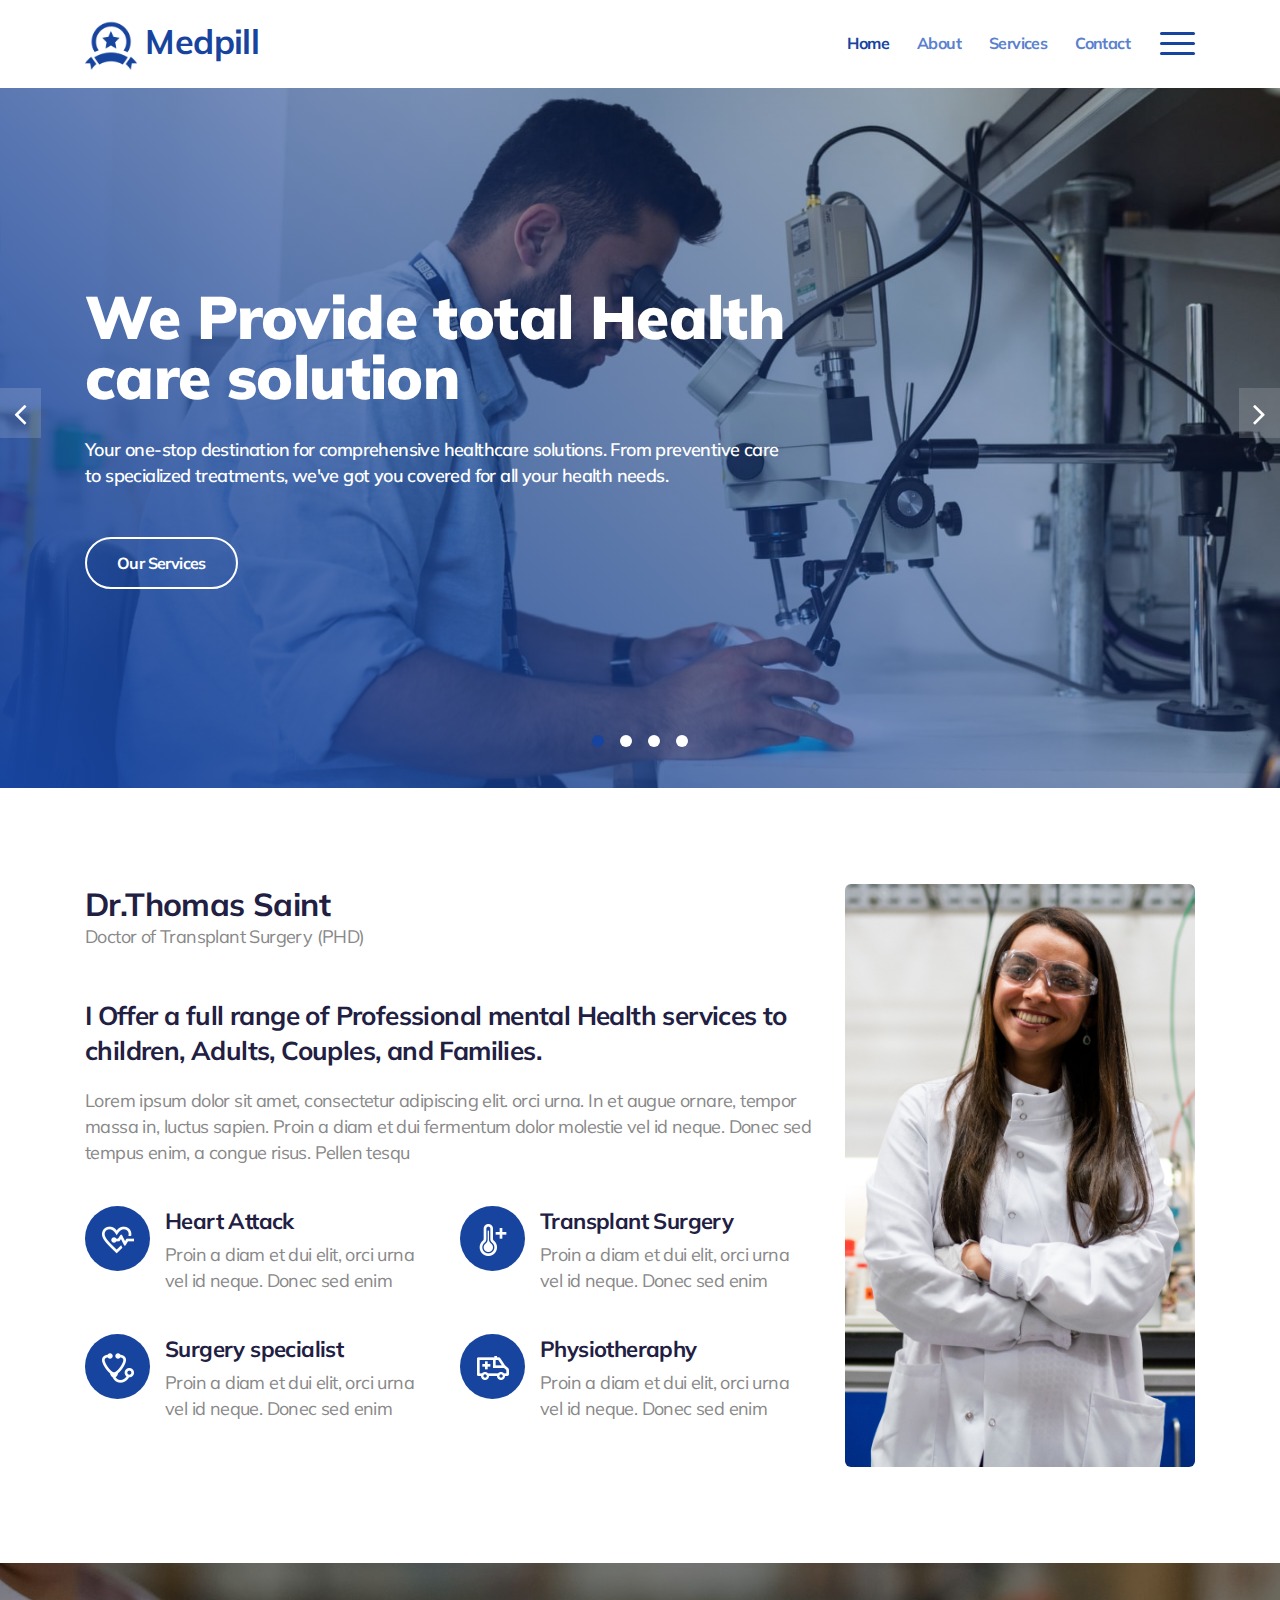
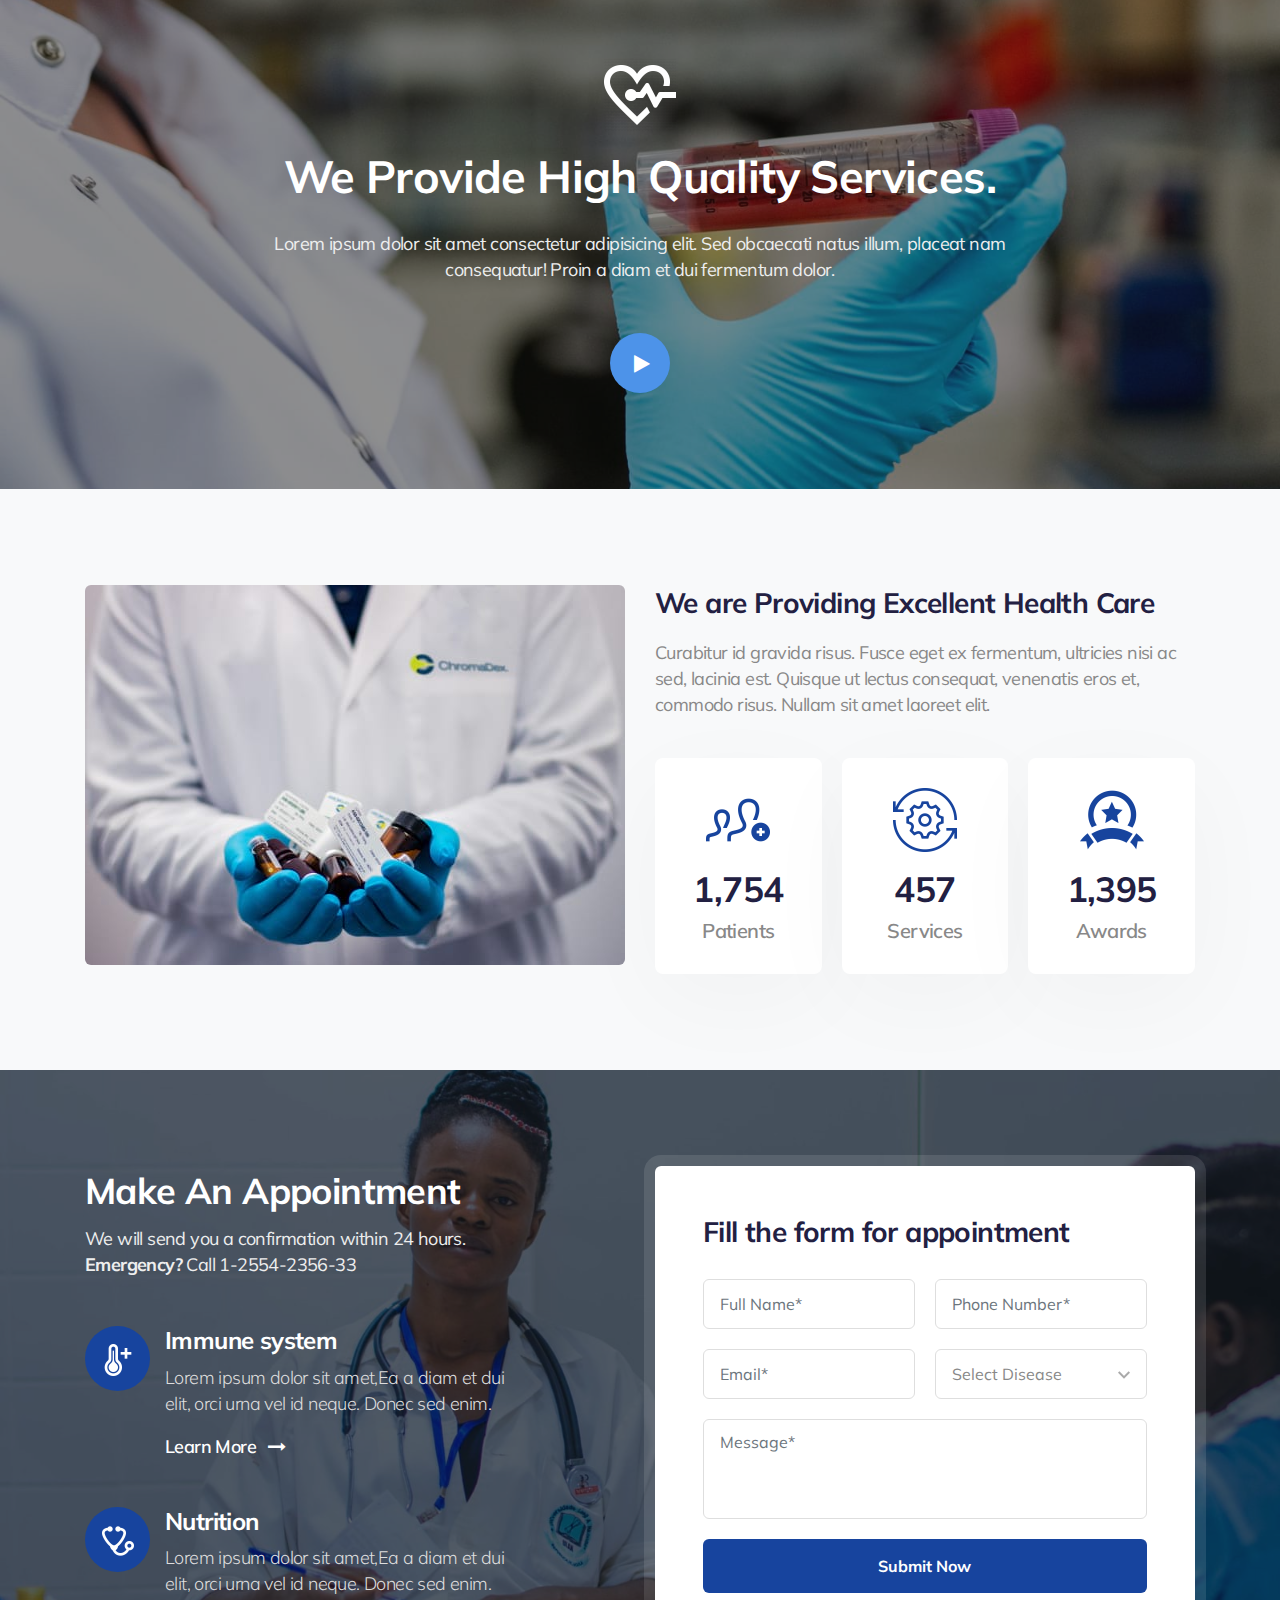
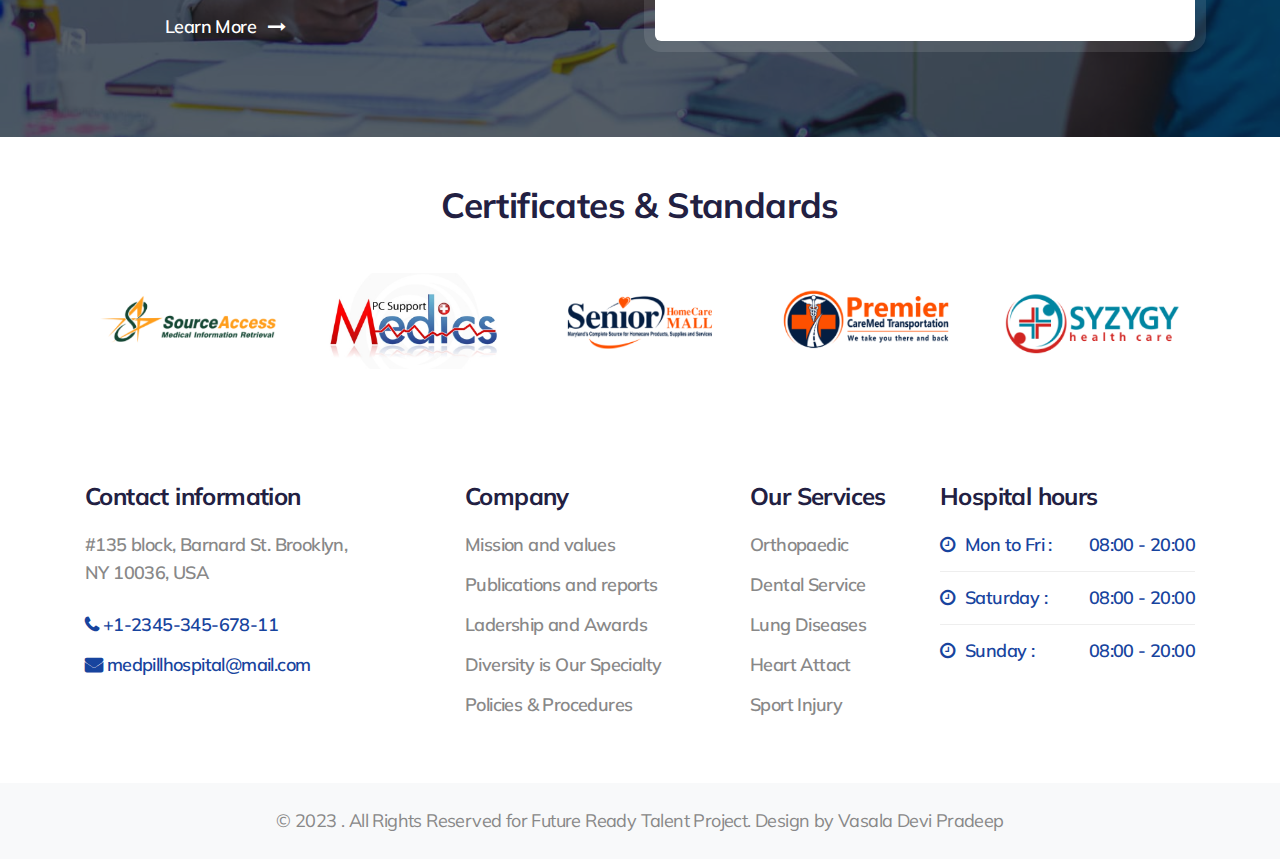
==== commit c8f91ae7: "Index HTML Changed" ====
--- a/index.html
+++ b/index.html
@@ -140,9 +140,8 @@
               <div class="container">
                 <div class="banner-info-bg">
                   <h5>We Provide total Health care solution</h5>
-                  <p>Donec maximus erat quis magna tincidunt, et ullamcorper ex condimentum. Pellentesque 
-                    volutpat lectus felis, sit amet dapibus tortor convallis sit amet. Quisque egestas sem quis 
-                    augue porta, et iaculis massa consequat.</p>
+                  <p>Your one-stop destination for comprehensive healthcare solutions. 
+                    From preventive care to specialized treatments, we've got you covered for all your health needs.</p>
                   <a class="btn btn-style btn-style-outline mt-sm-5 mt-4" href="services.html"> Our Services</a>
                 </div>
               </div>
@@ -157,9 +156,8 @@
               <div class="container">
                 <div class="banner-info-bg">
                   <h5>Helping you to stay Happy one</h5>
-                  <p>Donec maximus erat quis magna tincidunt, et ullamcorper ex condimentum. Pellentesque 
-                    volutpat lectus felis, sit amet dapibus tortor convallis sit amet. Quisque egestas sem quis 
-                    augue porta, et iaculis massa consequat.</p>
+                  <p>Your one-stop destination for comprehensive healthcare solutions. 
+                    From preventive care to specialized treatments, we've got you covered for all your health needs.</p>
                     <a class="btn btn-style btn-style-outline mt-sm-5 mt-4" href="services.html"> Our Services</a>
                 </div>
               </div>
@@ -174,9 +172,8 @@
               <div class="container">
                 <div class="banner-info-bg">
                   <h5>1 Lakh+ Patients trusted in our Hospital.</h5>
-                  <p>Donec maximus erat quis magna tincidunt, et ullamcorper ex condimentum. Pellentesque 
-                    volutpat lectus felis, sit amet dapibus tortor convallis sit amet. Quisque egestas sem quis 
-                    augue porta, et iaculis massa consequat.</p>
+                  <p>Your one-stop destination for comprehensive healthcare solutions. 
+                    From preventive care to specialized treatments, we've got you covered for all your health needs.</p>
                     <a class="btn btn-style btn-style-outline mt-sm-5 mt-4" href="services.html"> Our Services</a>
                 </div>
               </div>
@@ -191,9 +188,8 @@
               <div class="container">
                 <div class="banner-info-bg">
                   <h5>The Largest and most respected Agencies</h5>
-                  <p>Donec maximus erat quis magna tincidunt, et ullamcorper ex condimentum. Pellentesque 
-                    volutpat lectus felis, sit amet dapibus tortor convallis sit amet. Quisque egestas sem quis 
-                    augue porta, et iaculis massa consequat.</p>
+                  <p>Your one-stop destination for comprehensive healthcare solutions. 
+                    From preventive care to specialized treatments, we've got you covered for all your health needs.</p>
                     <a class="btn btn-style btn-style-outline mt-sm-5 mt-4" href="services.html"> Our Services</a>
                 </div>
               </div>
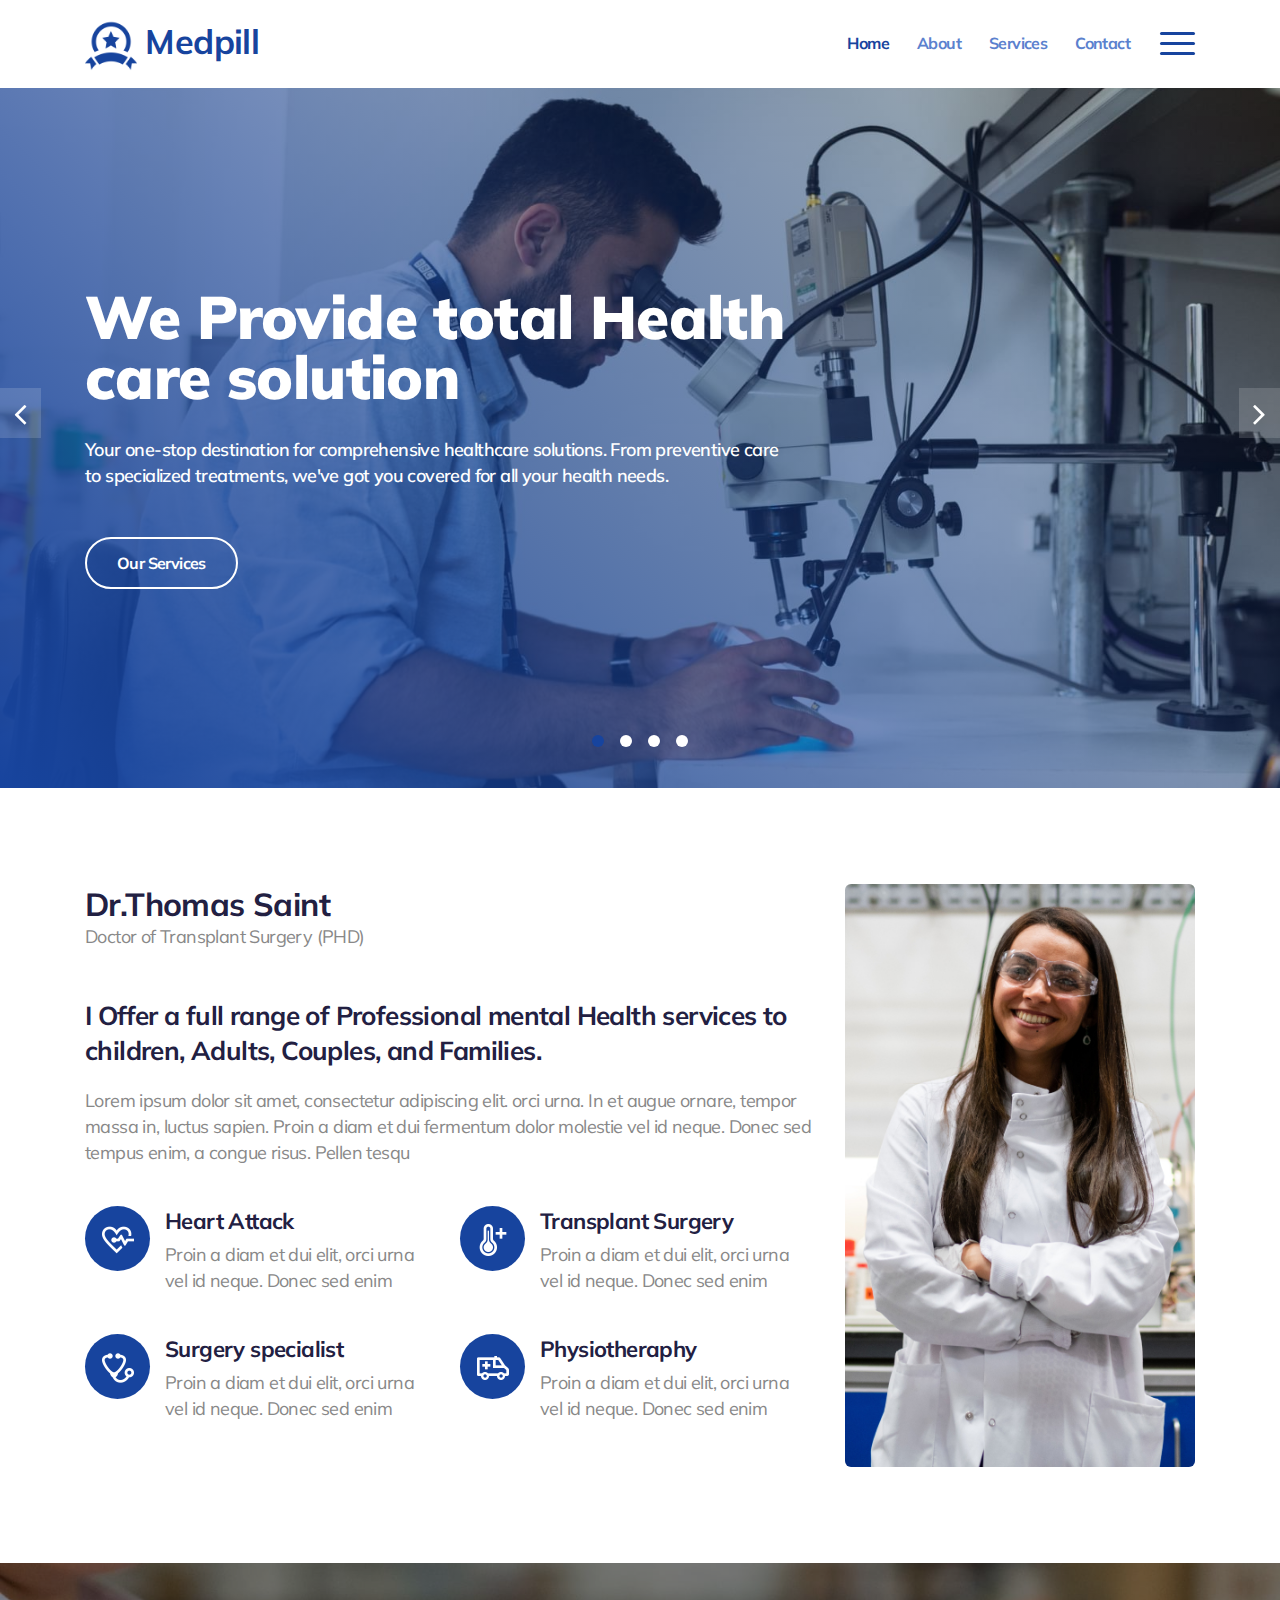
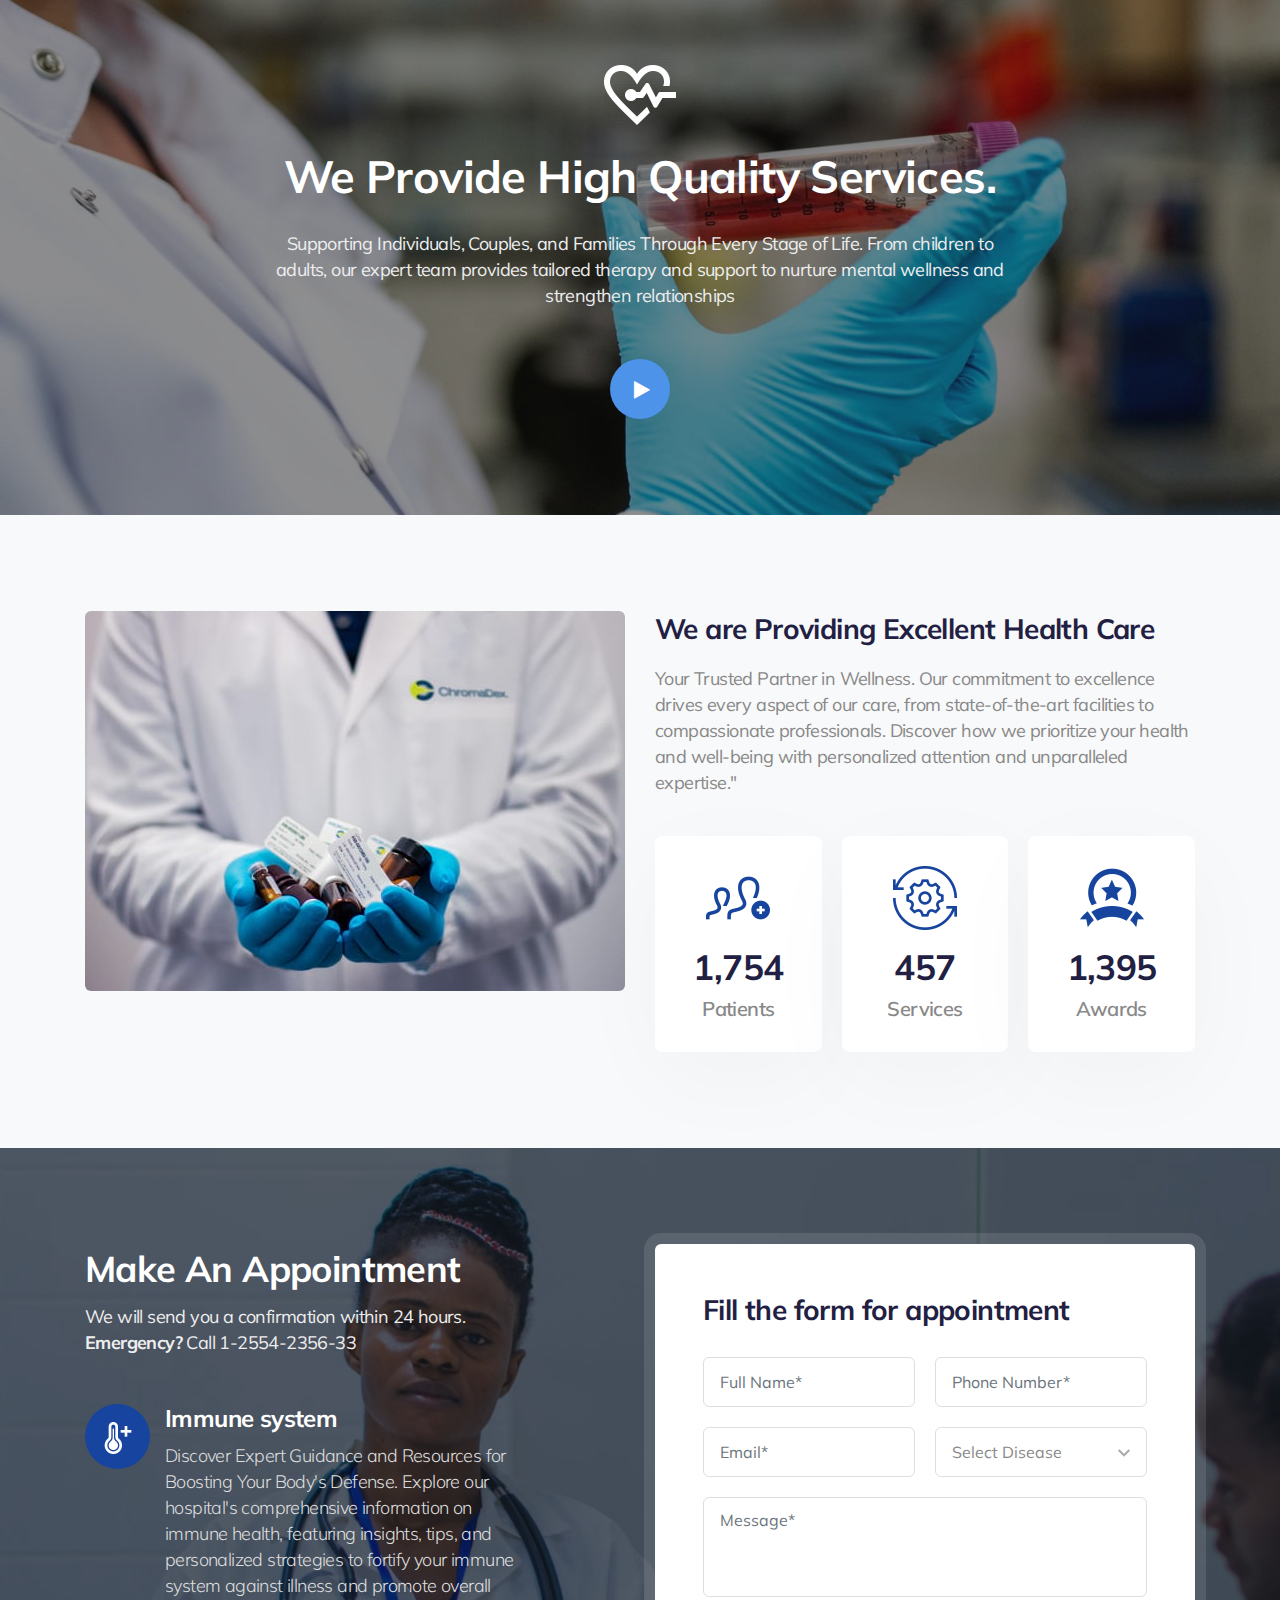
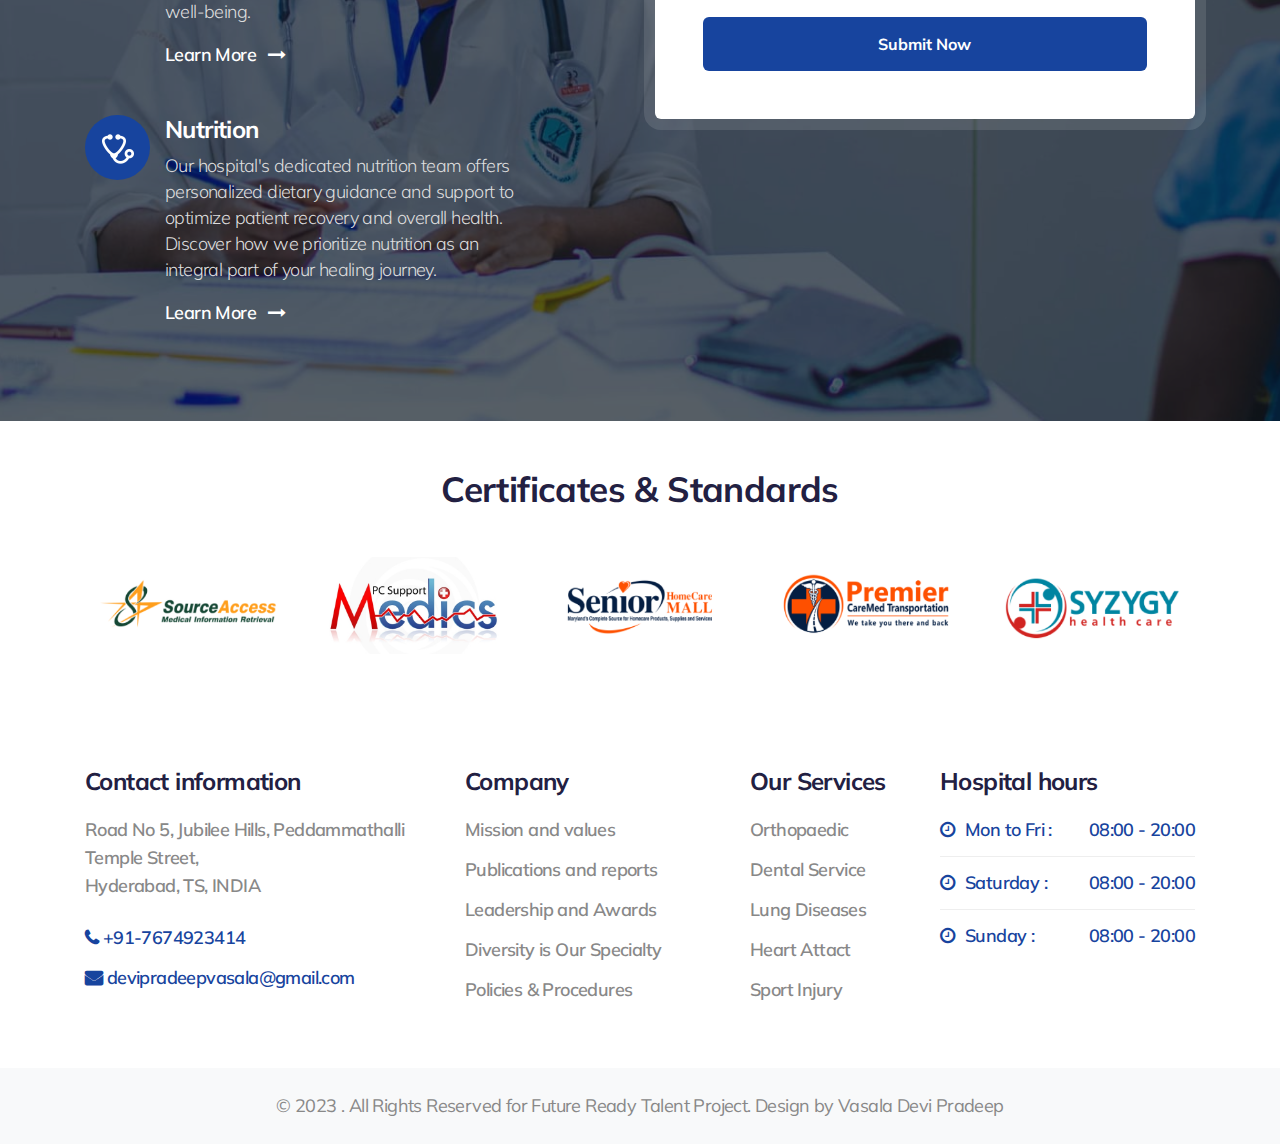
==== commit 421ee64e: "text Changes in Index" ====
--- a/index.html
+++ b/index.html
@@ -270,8 +270,8 @@
 				<div class="video-content">
 					<img src="assets/images/heart-big.png" class="img-fluid" alt="" />
 					<h4><a href="#url">We Provide High Quality Services.</a></h4>
-					<p>Lorem ipsum dolor sit amet consectetur adipisicing elit. Sed obcaecati natus illum, placeat nam
-						consequatur! Proin a diam et dui fermentum dolor.</p>
+					<p>Supporting Individuals, Couples, and Families Through Every Stage of Life. 
+            From children to adults, our expert team provides tailored therapy and support to nurture mental wellness and strengthen relationships</p>
 					<a href="#notify" class="play-button btn"><span class="fa fa-play pl-1" aria-hidden="true">
 
 						</span></a>
@@ -300,8 +300,8 @@
             </div>
             <div class="col-lg-6 feature-grid-left mt-lg-0 mt-sm-5 mt-4">
                 <h4 class="title-left">We are Providing Excellent Health Care</h4>
-                <p class="text-para">Curabitur id gravida risus. Fusce eget ex fermentum, ultricies nisi ac sed, lacinia est.
-                    Quisque ut lectus consequat, venenatis eros et, commodo risus. Nullam sit amet laoreet elit. </p>
+                <p class="text-para">Your Trusted Partner in Wellness. Our commitment to excellence drives every aspect of our care, from state-of-the-art facilities to compassionate professionals. 
+                  Discover how we prioritize your health and well-being with personalized attention and unparalleled expertise." </p>
                 <div class="stats_main text-center">
                     <div class="w3l-stats">
                         <div class="">
@@ -354,8 +354,8 @@
 								</div>
 								<div class="appyl-sub-icon-info">
 									<h5><a href="blog-single.html">Immune system</a></h5>
-									<p>Lorem ipsum dolor sit amet,Ea a diam et dui elit, orci urna vel id neque. Donec
-										sed enim.</p>
+									<p>Discover Expert Guidance and Resources for Boosting Your Body's Defense. 
+                    Explore our hospital's comprehensive information on immune health, featuring insights, tips, and personalized strategies to fortify your immune system against illness and promote overall well-being.</p>
 									<a href="#url" class="learn">Learn More <i class="fa fa-long-arrow-right ml-2"></i></a>
 								</div>
 							</div>
@@ -367,8 +367,8 @@
 								</div>
 								<div class="appyl-sub-icon-info">
 									<h5><a href="blog-single.html">Nutrition</a></h5>
-									<p>Lorem ipsum dolor sit amet,Ea a diam et dui elit, orci urna vel id neque. Donec
-										sed enim.</p>
+									<p>Our hospital's dedicated nutrition team offers personalized dietary guidance and support to optimize patient recovery and overall health. 
+                    Discover how we prioritize nutrition as an integral part of your healing journey.</p>
 									<a href="#url" class="learn">Learn More <i class="fa fa-long-arrow-right ml-2"></i></a>
 								</div>
 							</div>
@@ -446,14 +446,14 @@
               <h6 class="footer-title-28">Contact information</h6>
               <ul class="address">
                 <li>
-                  <p> #135 block, Barnard St. Brooklyn, <br>NY 10036, USA</p>
+                  <p> Road No 5, Jubilee Hills, Peddammathalli Temple Street, <br>Hyderabad, TS, INDIA</p>
                 </li>
                 <li class="mt-4">
-                  <p><span class="fa fa-phone"></span> <a href="tel:+404-11-22-89">+1-2345-345-678-11</a></p>
+                  <p><span class="fa fa-phone"></span> <a href="tel:+404-11-22-89">+91-7674923414</a></p>
                 </li>
                 <li>
                   <p><span class="fa fa-envelope"></span> <a
-                      href="mailto:medpillhospital@mail.com">medpillhospital@mail.com</a></p>
+                      href="mailto:medpillhospital@mail.com">devipradeepvasala@gmail.com</a></p>
                 </li>
               </ul>
             </div>
@@ -462,7 +462,7 @@
               <ul>
                 <li><a href="#url">Mission and values</a></li>
                 <li><a href="#url">Publications and reports</a></li>
-                <li><a href="#url">Ladership and Awards</a></li>
+                <li><a href="#url">Leadership and Awards</a></li>
                 <li><a href="#url">Diversity is Our Specialty</a></li>
                 <li><a href="#url">Policies & Procedures</a></li>
               </ul>
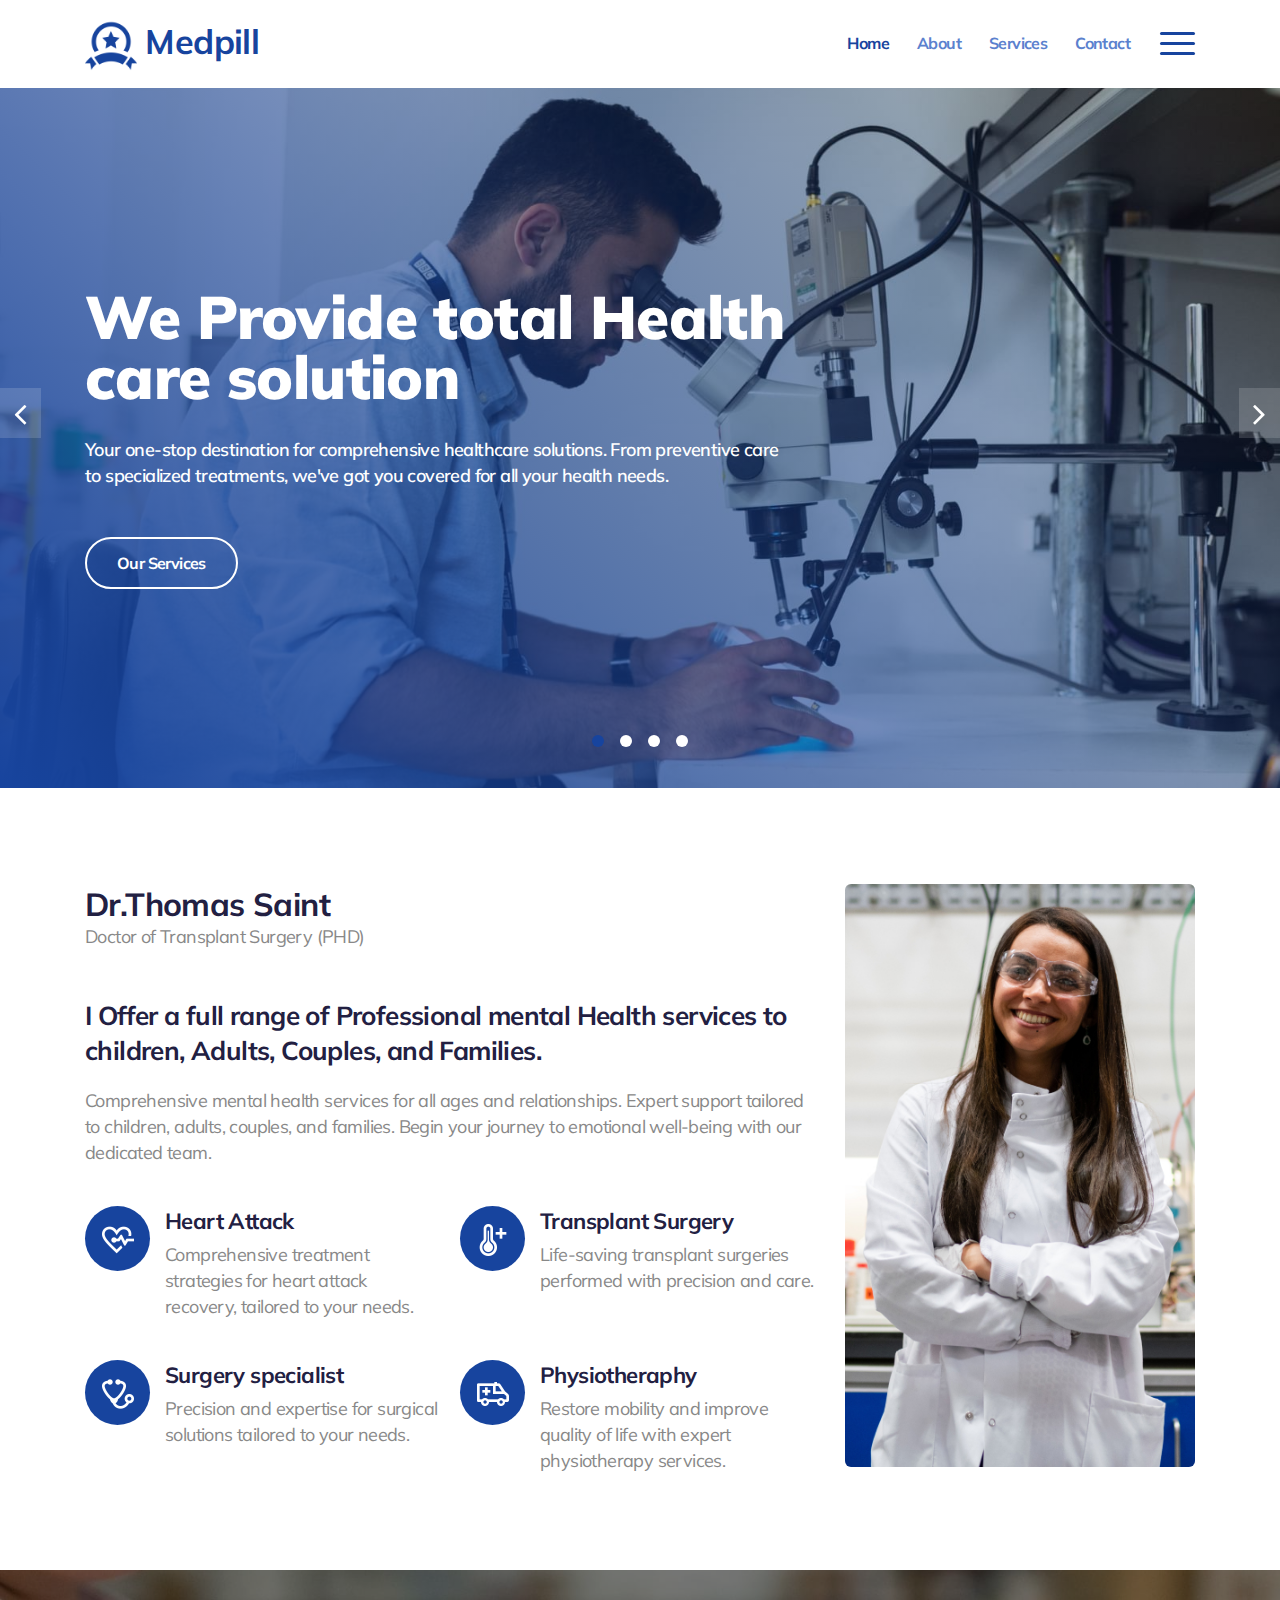
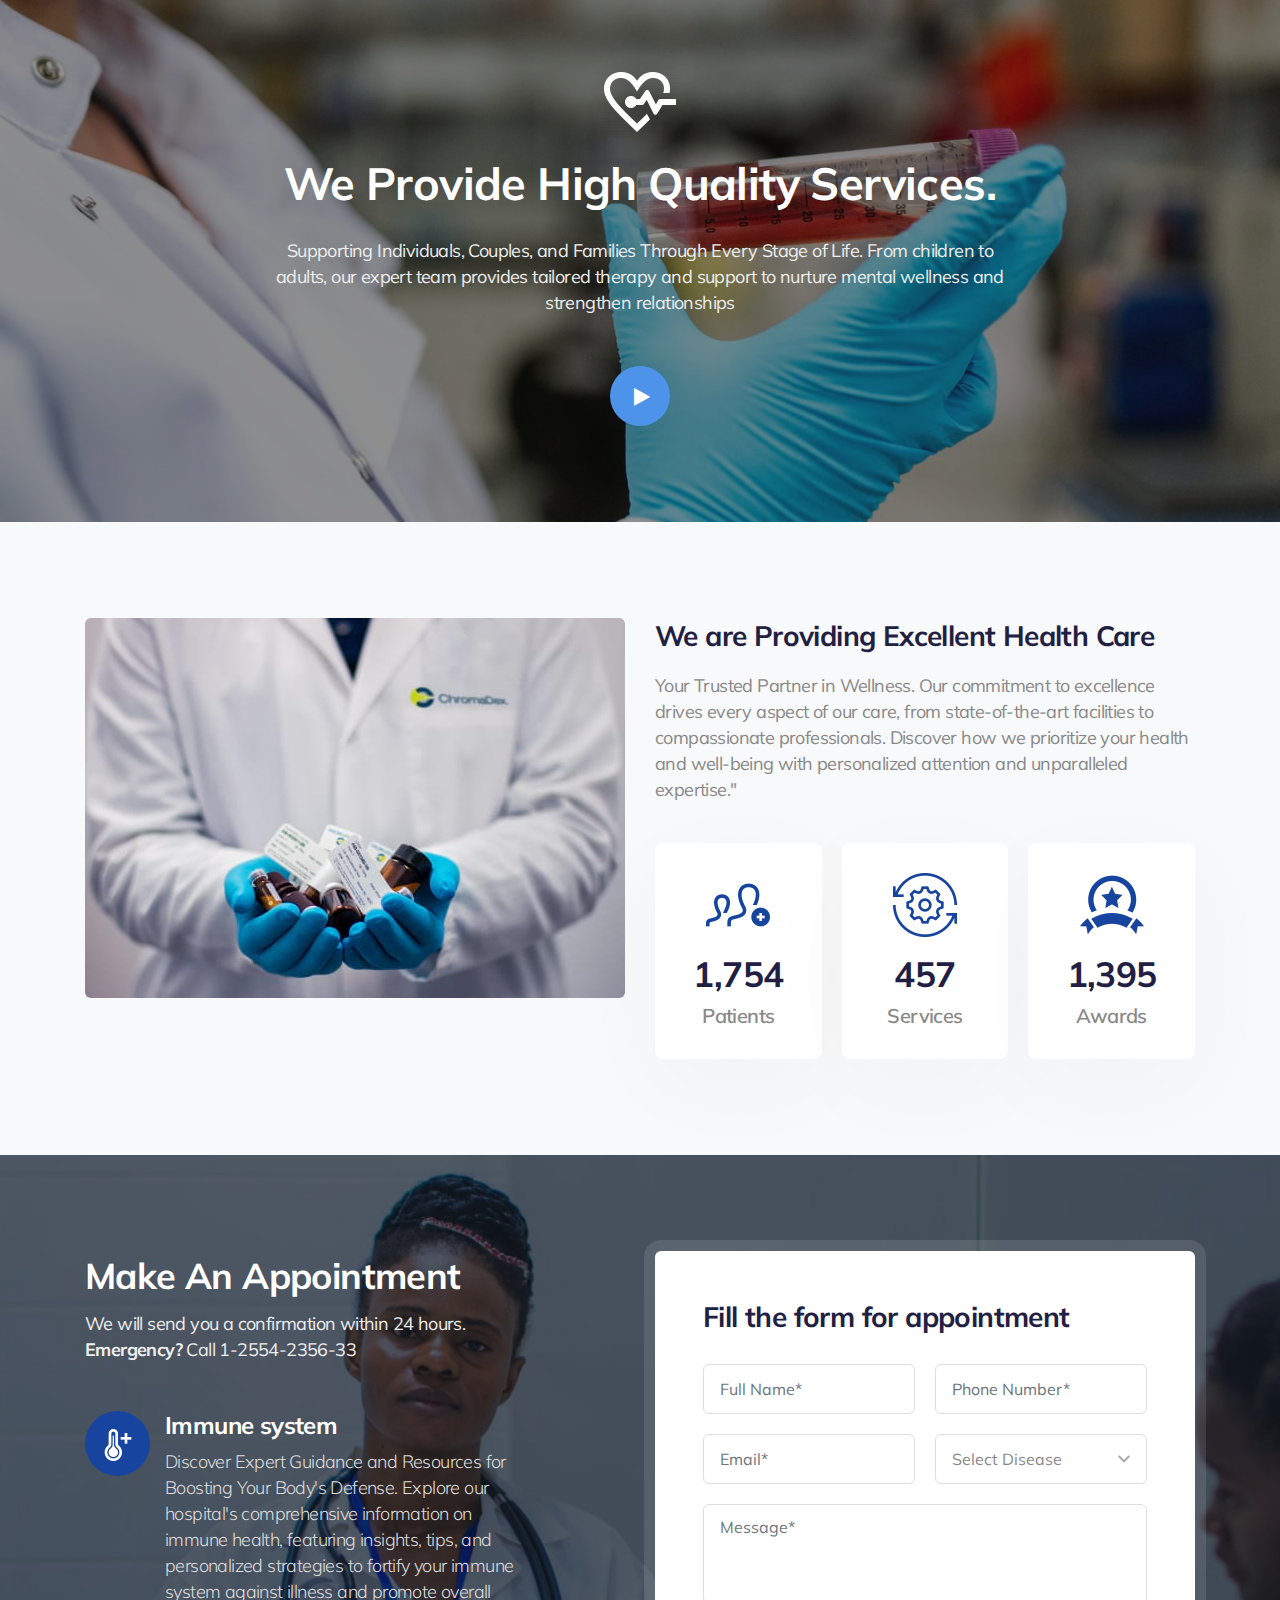
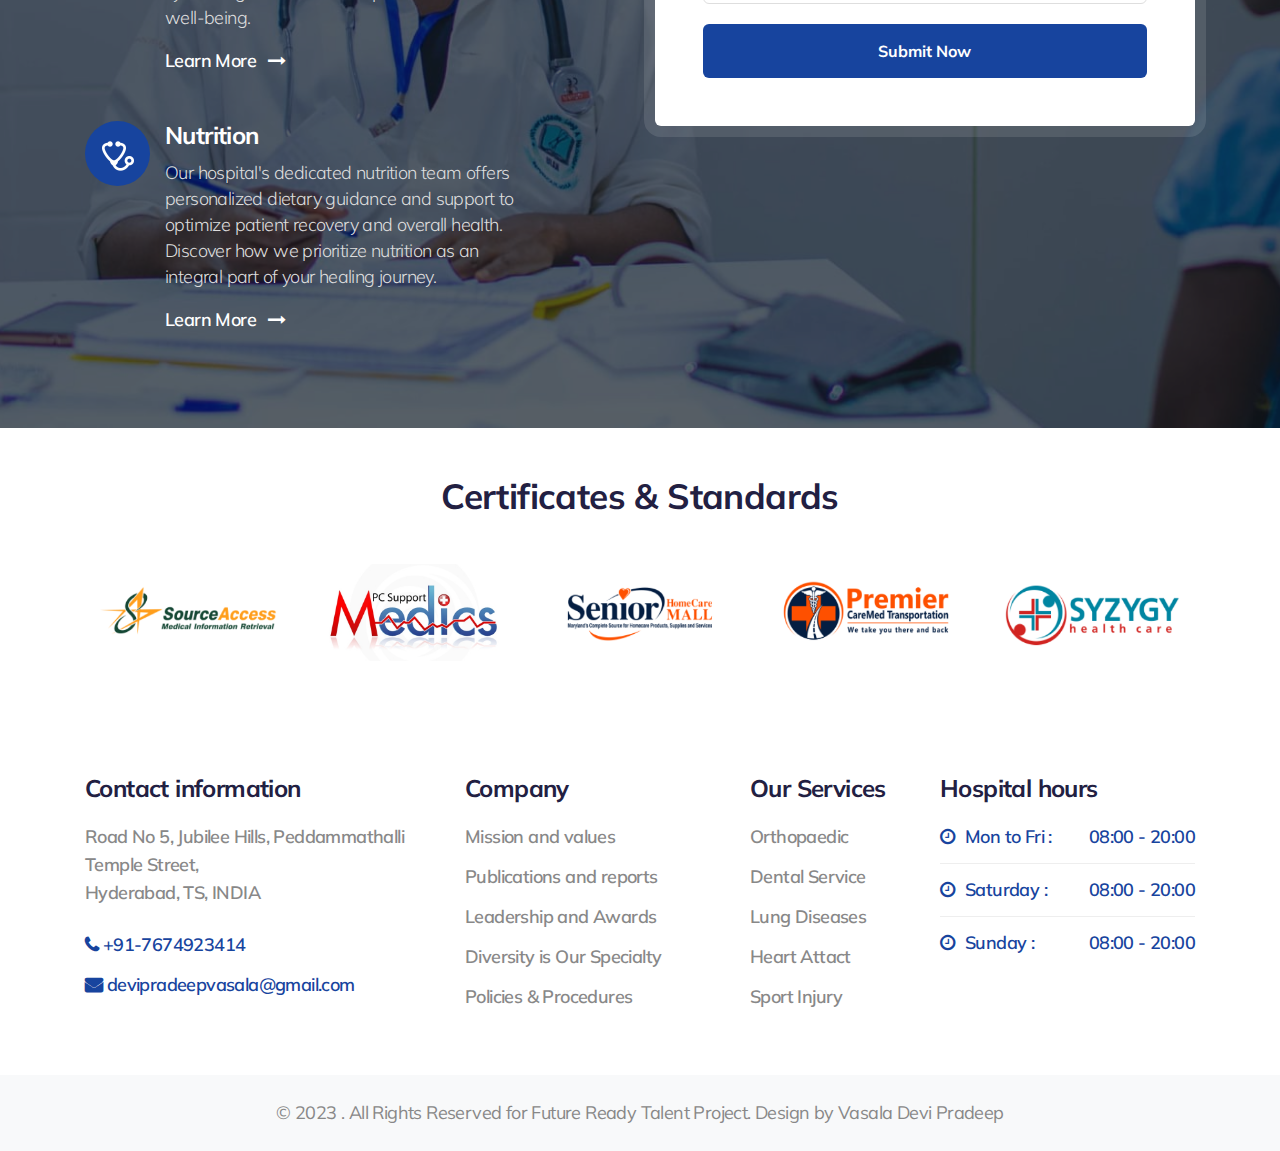
==== commit e4150b19: "Index Updated" ====
--- a/index.html
+++ b/index.html
@@ -71,7 +71,7 @@
           <h2 class="logo">
             <img src="image-path" alt="Your logo" title="Your logo" style="height:35px;" />
           </h2> -->
-          <p class="mt-md-3 mt-2">Lorem ipsum dolor sit amet, elit. Eos expedita ipsam at fugiat ab.</p>
+          <p class="mt-md-3 mt-2">Your Path to Health and Wellness Begins Here.</p>
           <div class="widget-menu-items mt-sm-5 mt-4">
             <h5 class="widget-title">Menu Items</h5>
             <nav class="navbar p-0">
@@ -95,14 +95,14 @@
             <h5 class="widget-title">Contact Us</h5>
             <ul class="icon-rounded address">
               <li>
-                <p> #135 block, Barnard St. Brooklyn, <br>NY 10036, USA</p>
+                <p> Road No 5, Jubilee Hills, Peddammathalli Temple Street, <br>Hyderabad, TS, INDIA</p>
               </li>
               <li class="mt-3">
-                <p><span class="fa fa-phone"></span> <a href="tel:+404-11-22-89">+1-2345-345-678-11</a></p>
+                <p><span class="fa fa-phone"></span> <a href="tel:+404-11-22-89">+91-7674923414</a></p>
               </li>
               <li class="mt-2">
                 <p><span class="fa fa-envelope"></span> <a
-                    href="mailto:medpillhospital@mail.com">medpillhospital@mail.com</a></p>
+                    href="mailto:medpillhospital@mail.com">devipradeepvasala@mail.com</a></p>
               </li>
               <li class="top_li1 mt-2">
                 <p><span class="fa fa-clock-o"></span> <a href="mailto:medpillhospital@mail.com">Mon - Sun 09:00 - 21:00
@@ -212,9 +212,8 @@
                       <p class="mb-lg-5 mb-4">Doctor of Transplant Surgery (PHD)</p>
                       <h4>I Offer a full range of Professional mental Health services to children, Adults,
                           Couples, and Families.</h4>
-                      <p>Lorem ipsum dolor sit amet, consectetur adipiscing elit. orci urna. In et augue ornare,
-                          tempor massa in, luctus sapien. Proin a diam et dui fermentum dolor molestie vel id
-                          neque. Donec sed tempus enim, a congue risus. Pellen tesqu
+                      <p>Comprehensive mental health services for all ages and relationships. 
+                        Expert support tailored to children, adults, couples, and families. Begin your journey to emotional well-being with our dedicated team.
                       </p>
                       <div class="feat_top">
                           <div class="w3l-features-photo-7-box">
@@ -223,7 +222,7 @@
                               </div>
                               <div class="info-feature">
                                   <h5 class="w3l-features-photo-7-box-txt"><a href="#url">Heart Attack</a></h5>
-                                  <p>Proin a diam et dui elit, orci urna vel id neque. Donec sed enim</p>
+                                  <p>Comprehensive treatment strategies for heart attack recovery, tailored to your needs.</p>
                               </div>
                           </div>
                           <div class="w3l-features-photo-7-box">
@@ -232,7 +231,7 @@
                             </div>
                               <div class="info-feature">
                                   <h5 class="w3l-features-photo-7-box-txt"><a href="#url">Transplant Surgery</a></h5>
-                                  <p>Proin a diam et dui elit, orci urna vel id neque. Donec sed enim</p>
+                                  <p>Life-saving transplant surgeries performed with precision and care.</p>
                               </div>
                           </div>
                           <div class="w3l-features-photo-7-box">
@@ -241,7 +240,7 @@
                             </div>
                               <div class="info-feature">
                                   <h5 class="w3l-features-photo-7-box-txt"><a href="#url">Surgery specialist</a></h5>
-                                  <p>Proin a diam et dui elit, orci urna vel id neque. Donec sed enim</p>
+                                  <p>Precision and expertise for surgical solutions tailored to your needs.</p>
                               </div>
                           </div>
                           <div class="w3l-features-photo-7-box">
@@ -250,7 +249,7 @@
                             </div>
                               <div class="info-feature">
                                   <h5 class="w3l-features-photo-7-box-txt"><a href="#url">Physiotheraphy</a></h5>
-                                  <p>Proin a diam et dui elit, orci urna vel id neque. Donec sed enim</p>
+                                  <p>Restore mobility and improve quality of life with expert physiotherapy services.</p>
                               </div>
                           </div>
                       </div>
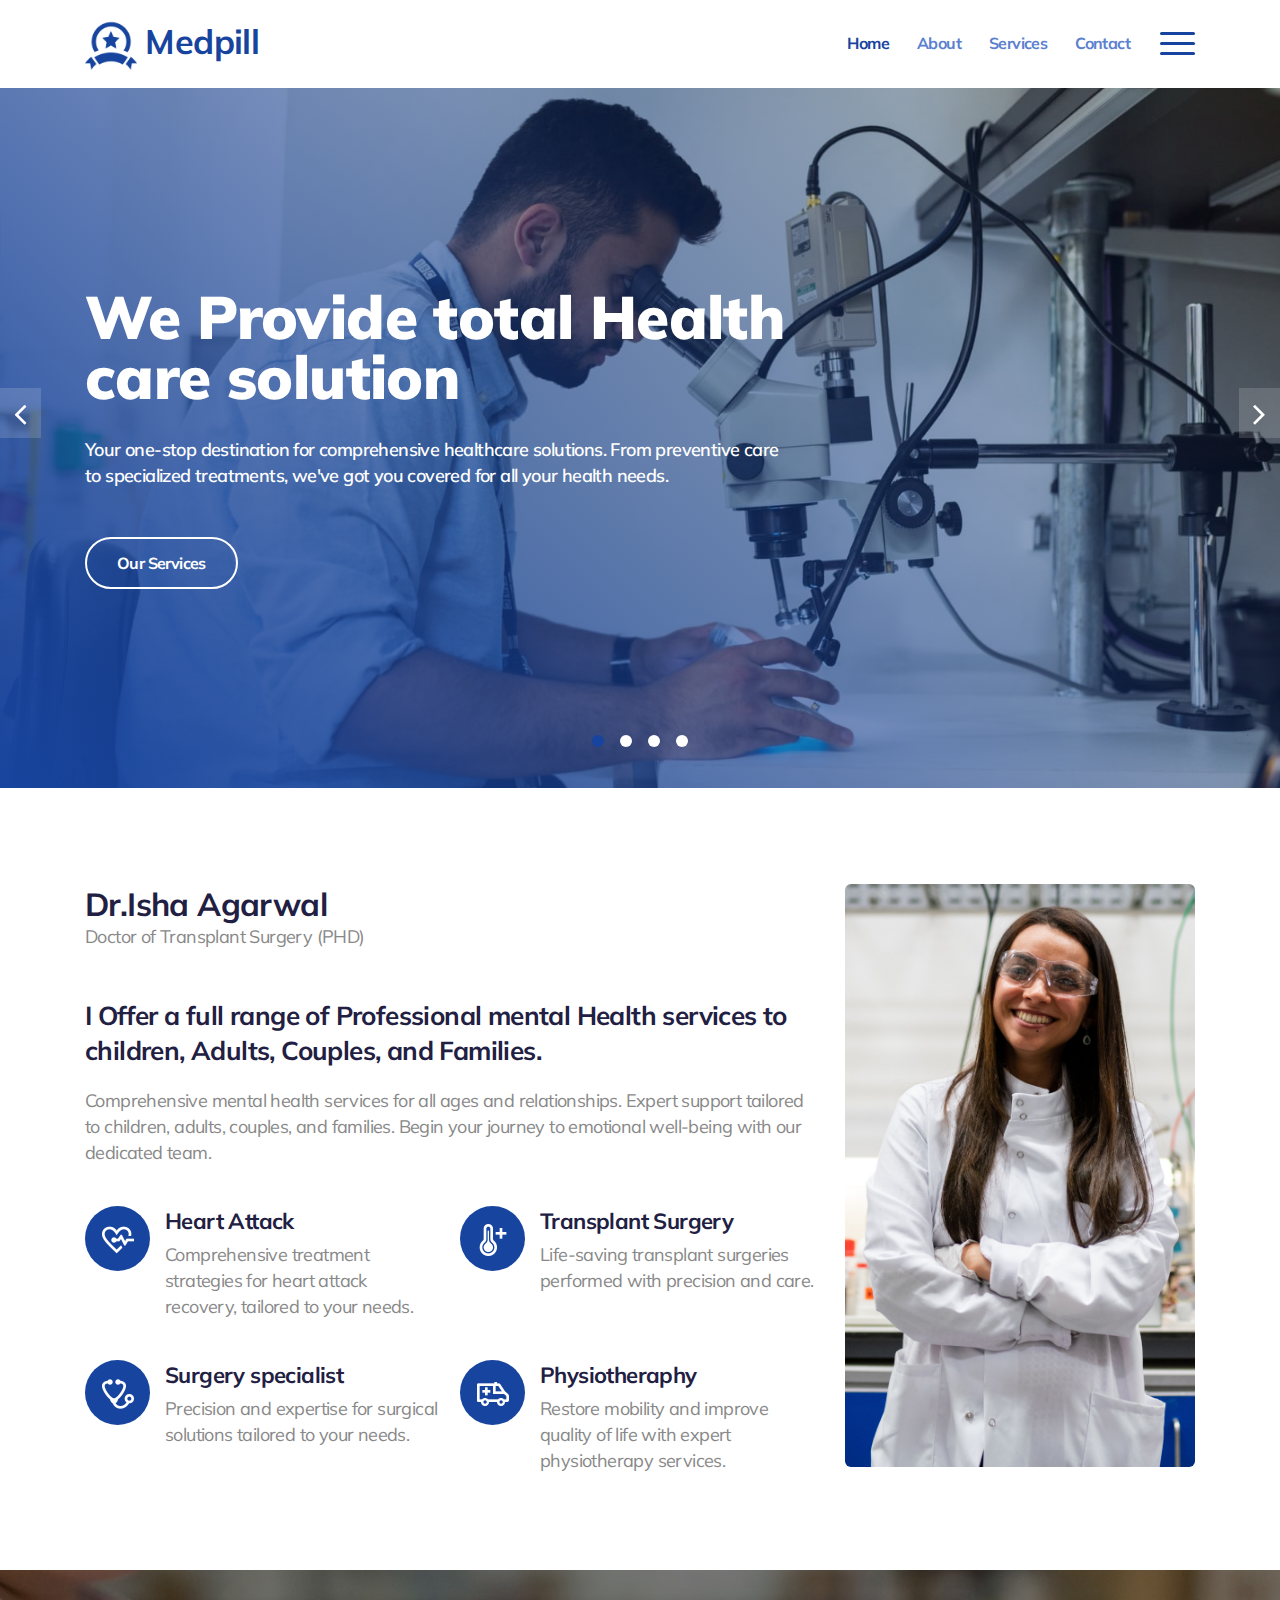
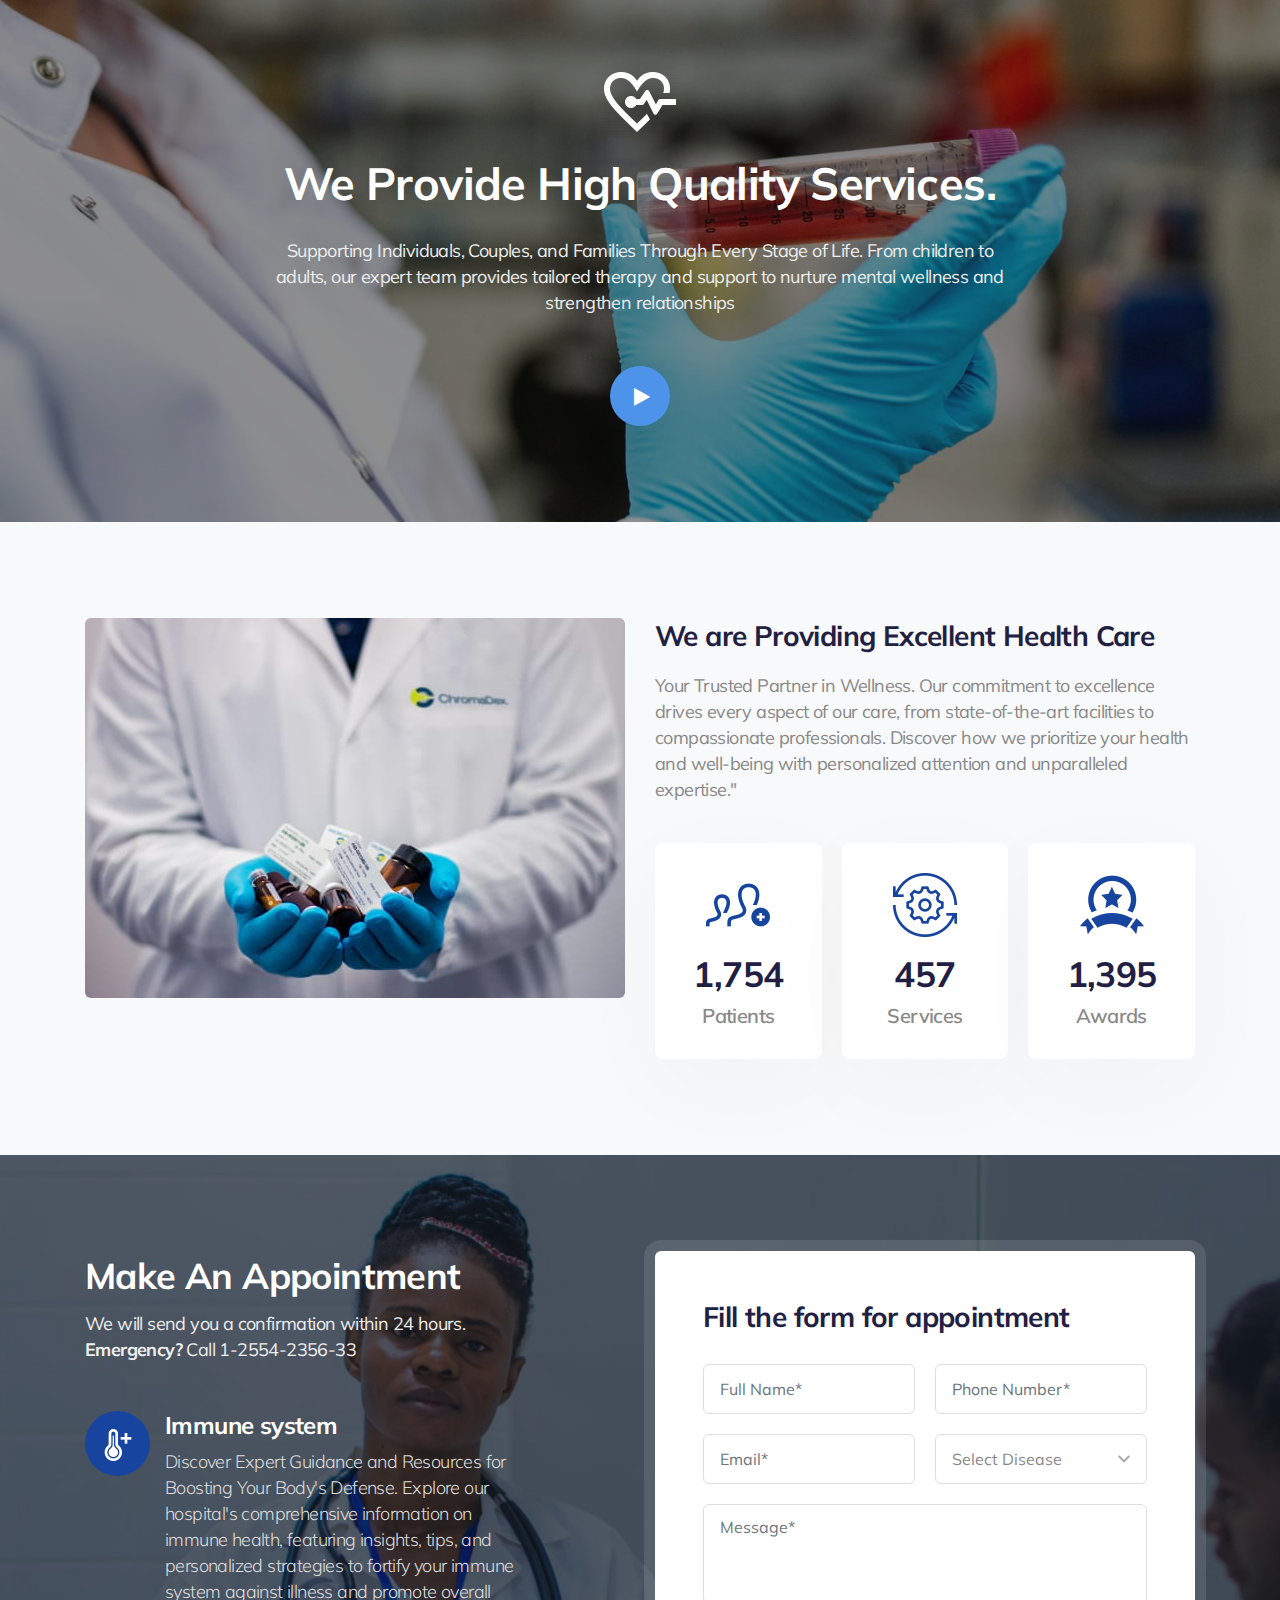
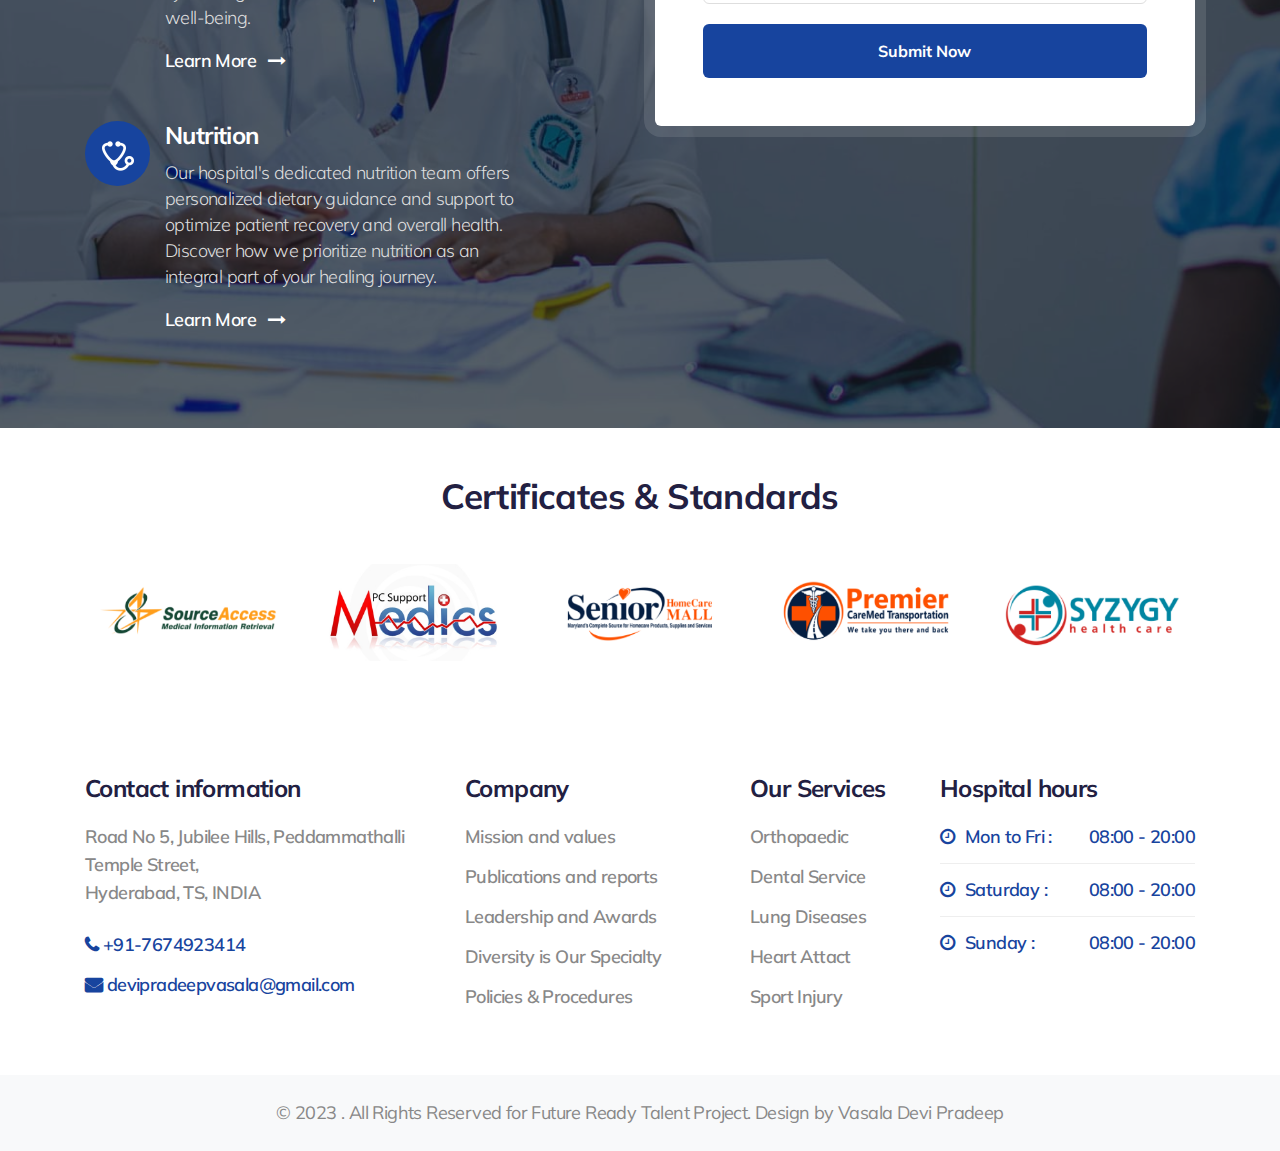
==== commit a3b37faf: "title changes" ====
--- a/index.html
+++ b/index.html
@@ -208,7 +208,7 @@
           <div class="container">
               <div class="row">
                   <div class="col-lg-8 w3l-features-photo-7_top-left">
-                      <h2>Dr.Thomas Saint</h2>
+                      <h2>Dr.Isha Agarwal</h2>
                       <p class="mb-lg-5 mb-4">Doctor of Transplant Surgery (PHD)</p>
                       <h4>I Offer a full range of Professional mental Health services to children, Adults,
                           Couples, and Families.</h4>
